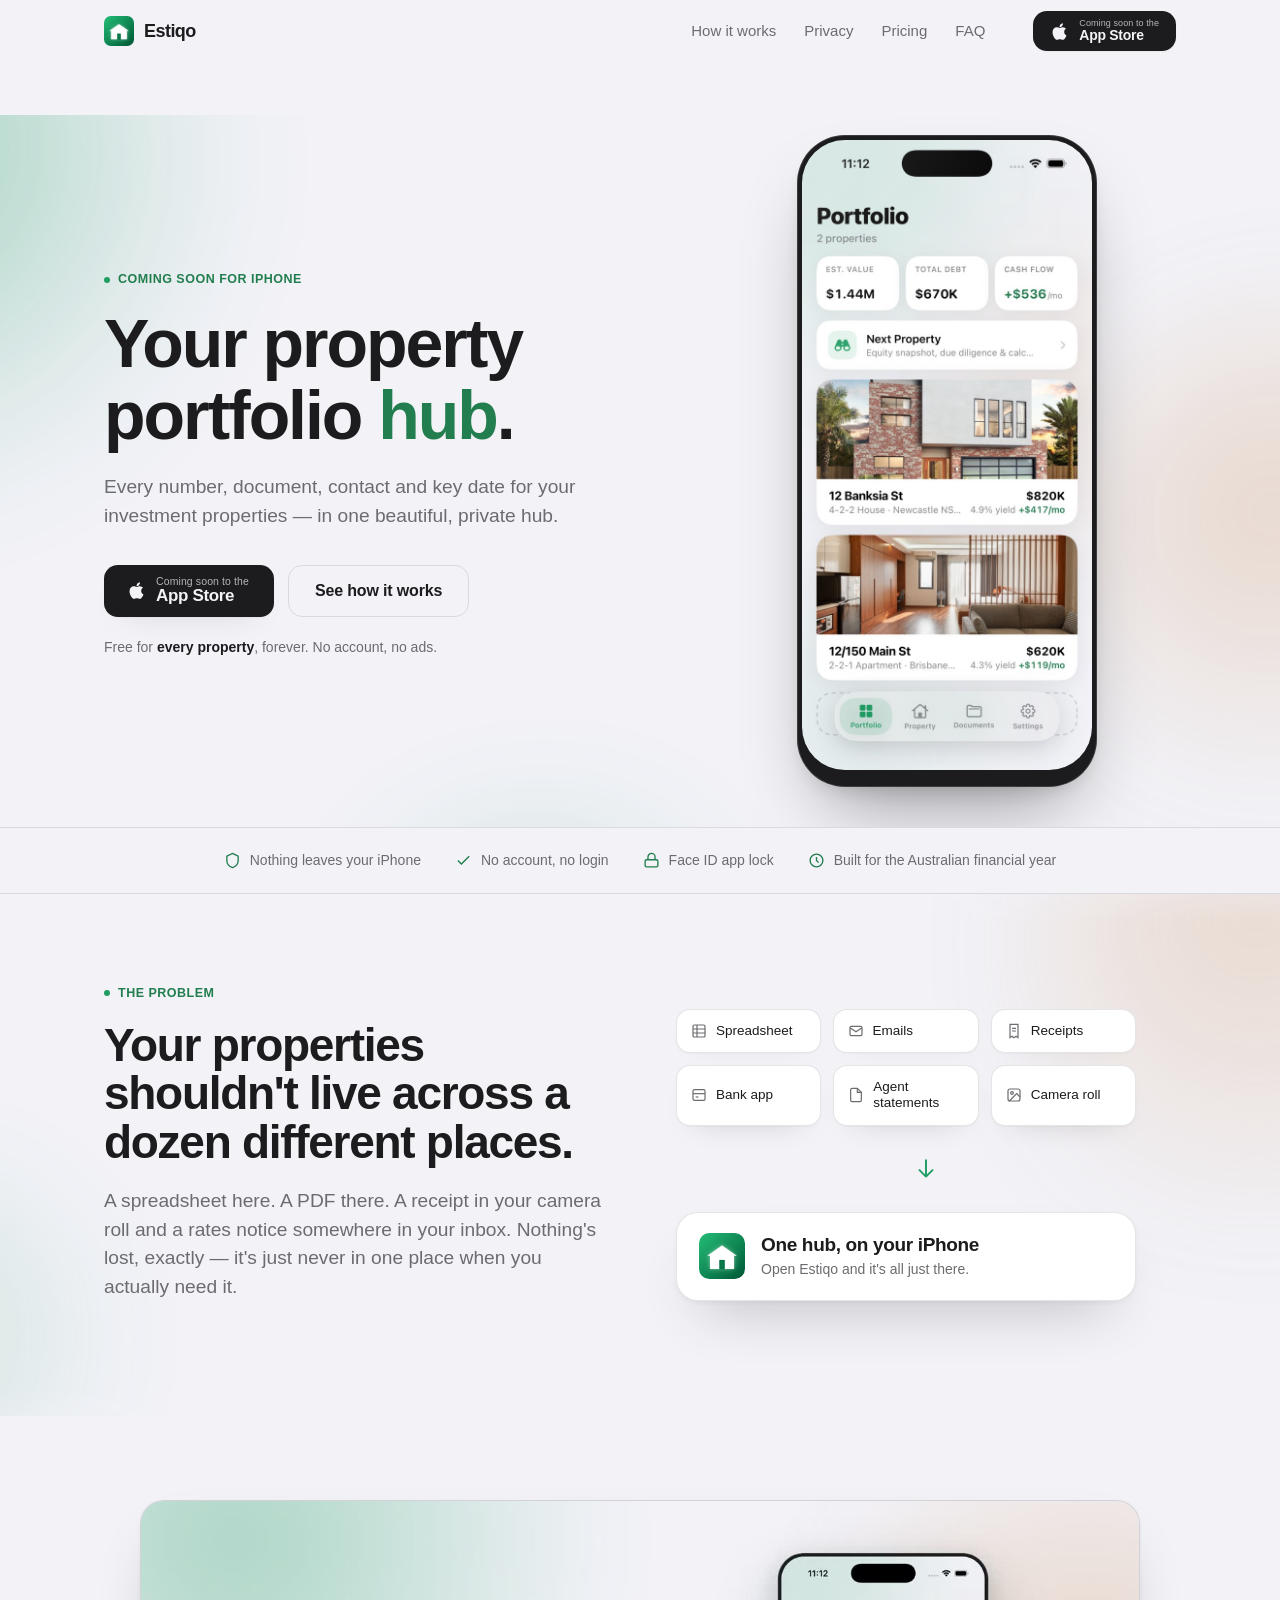
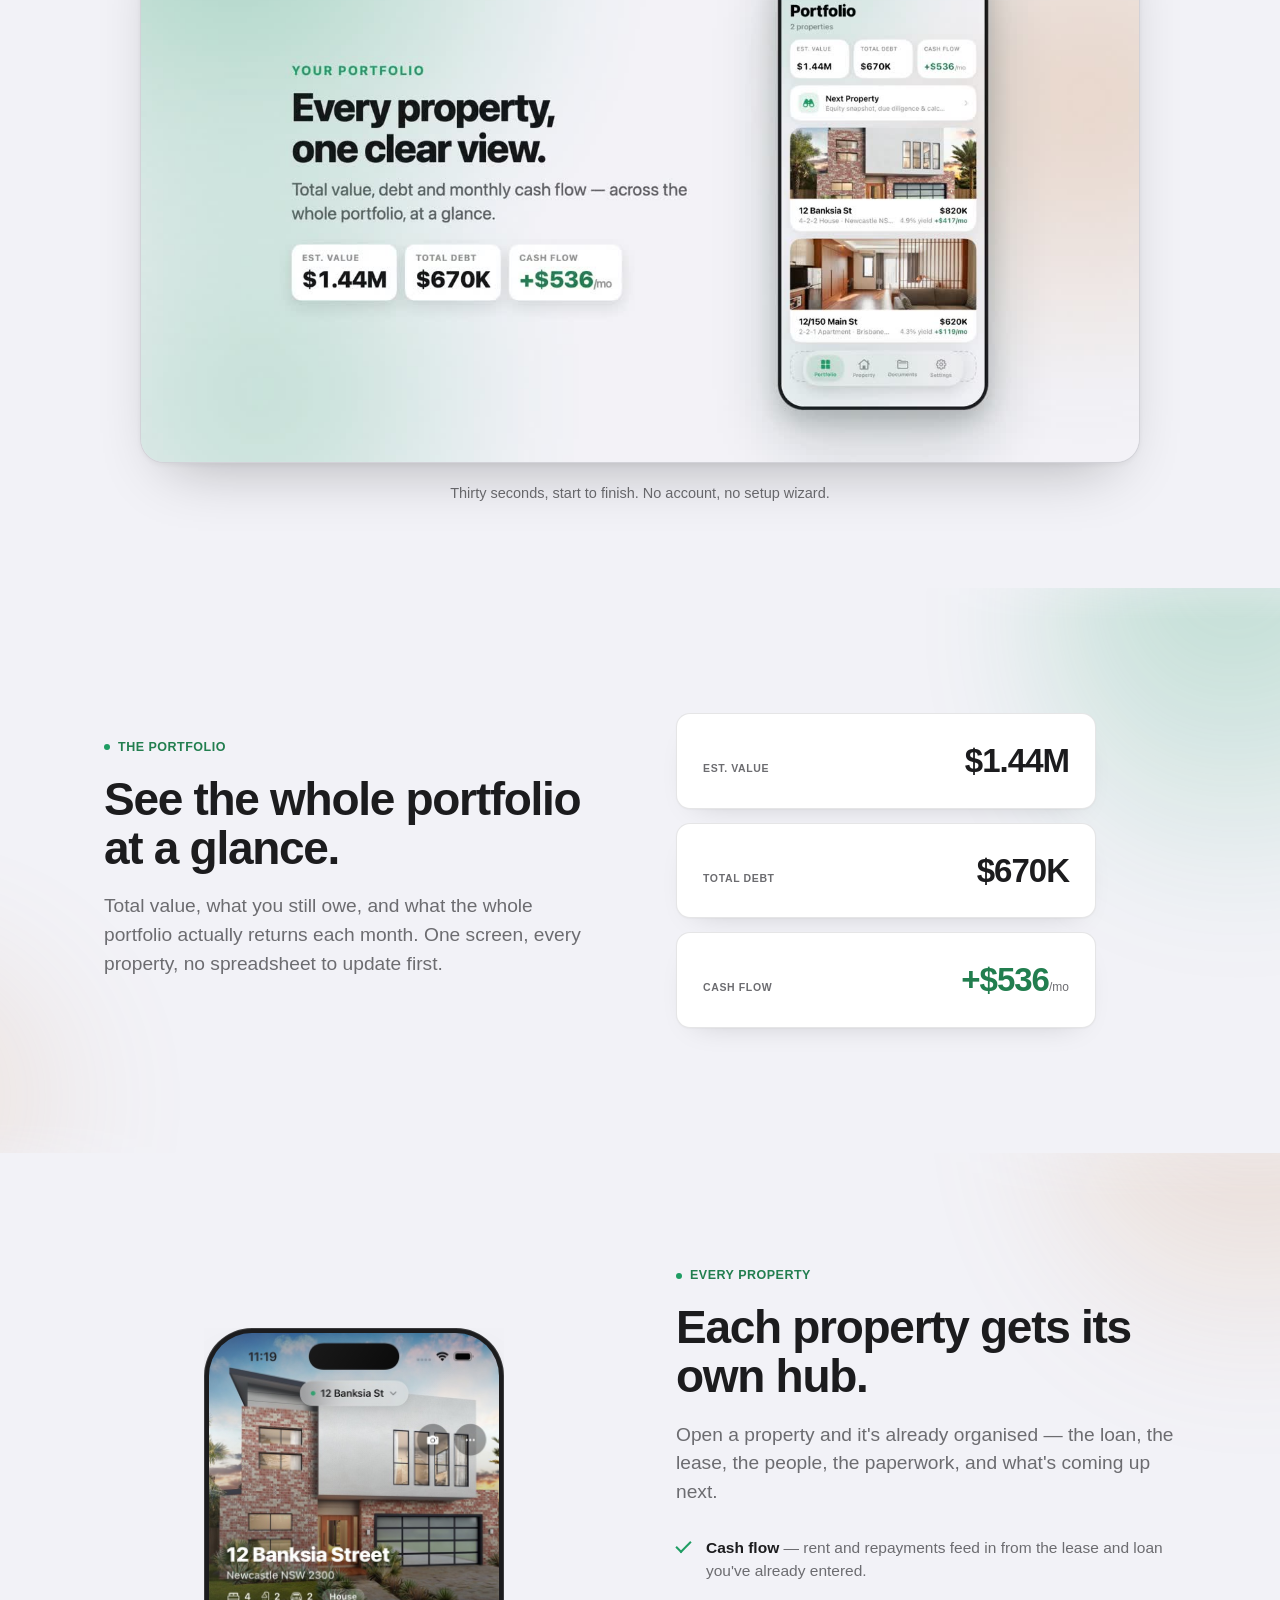
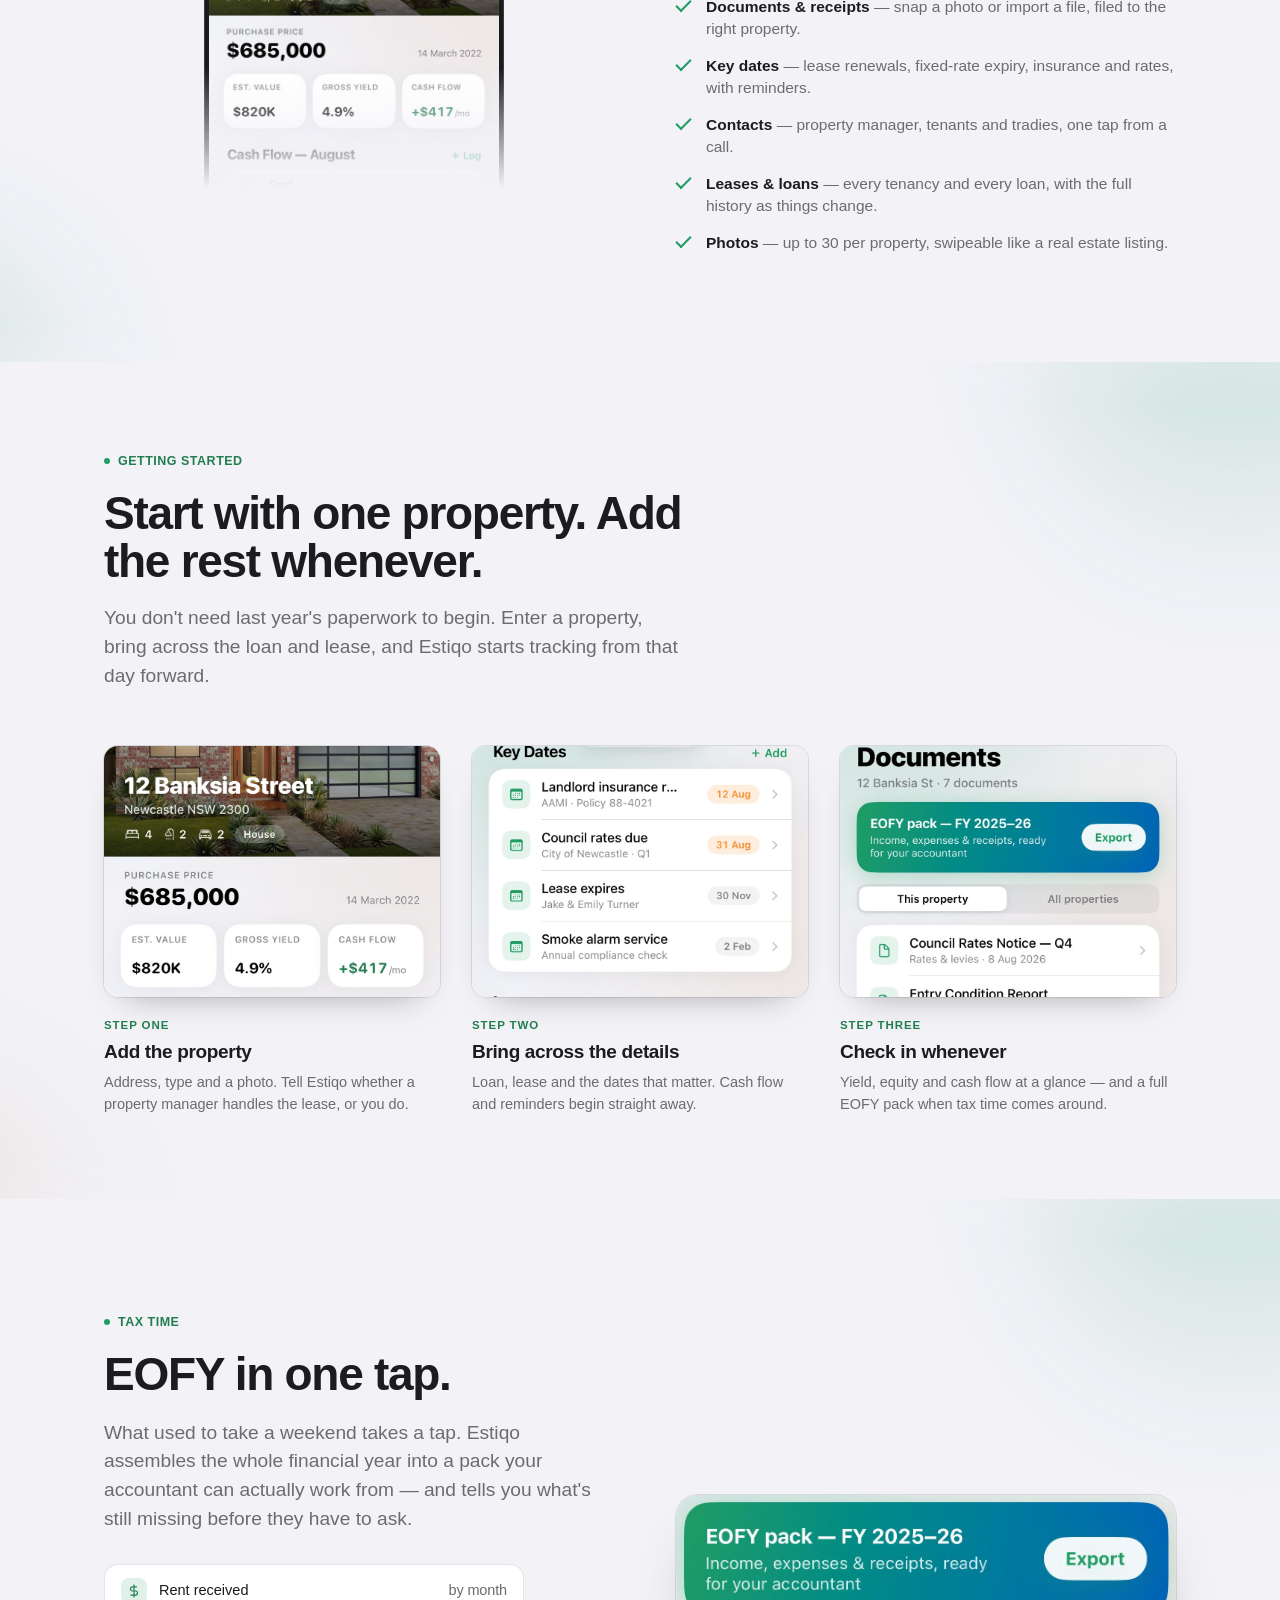
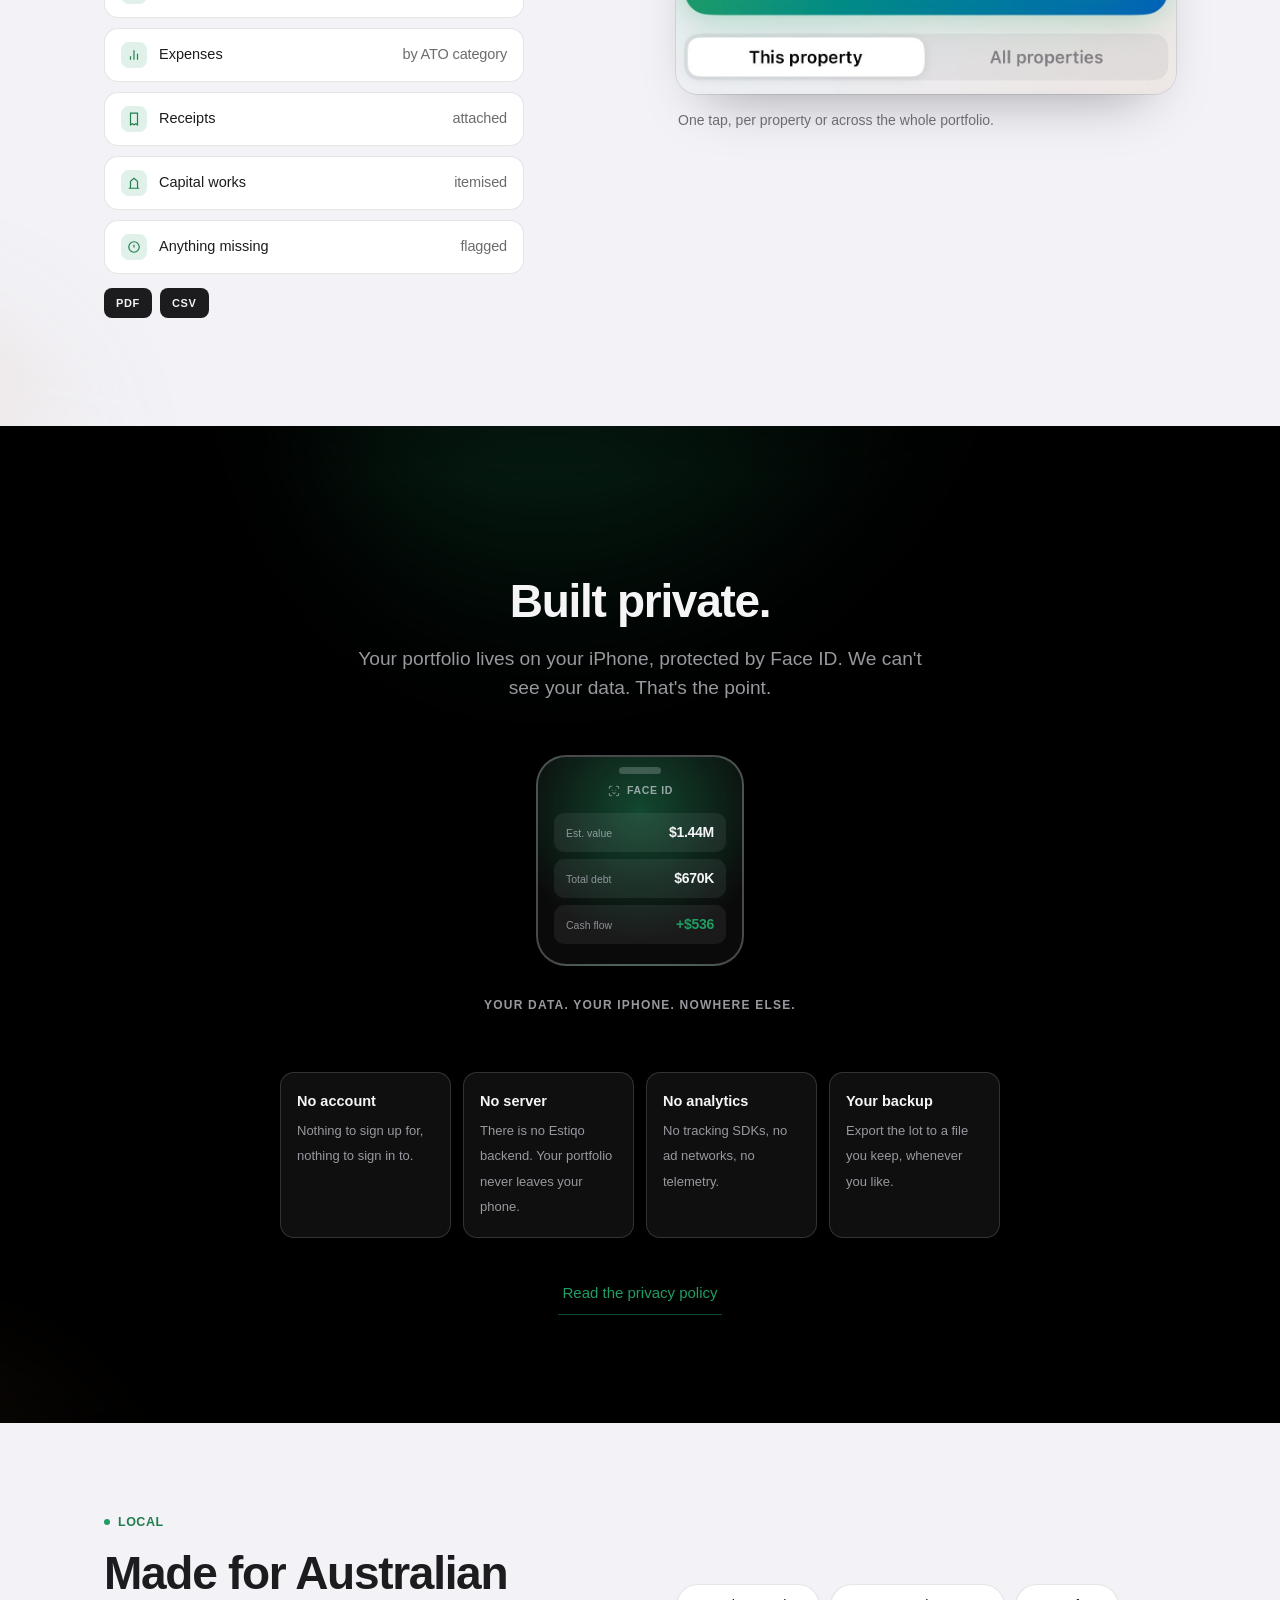
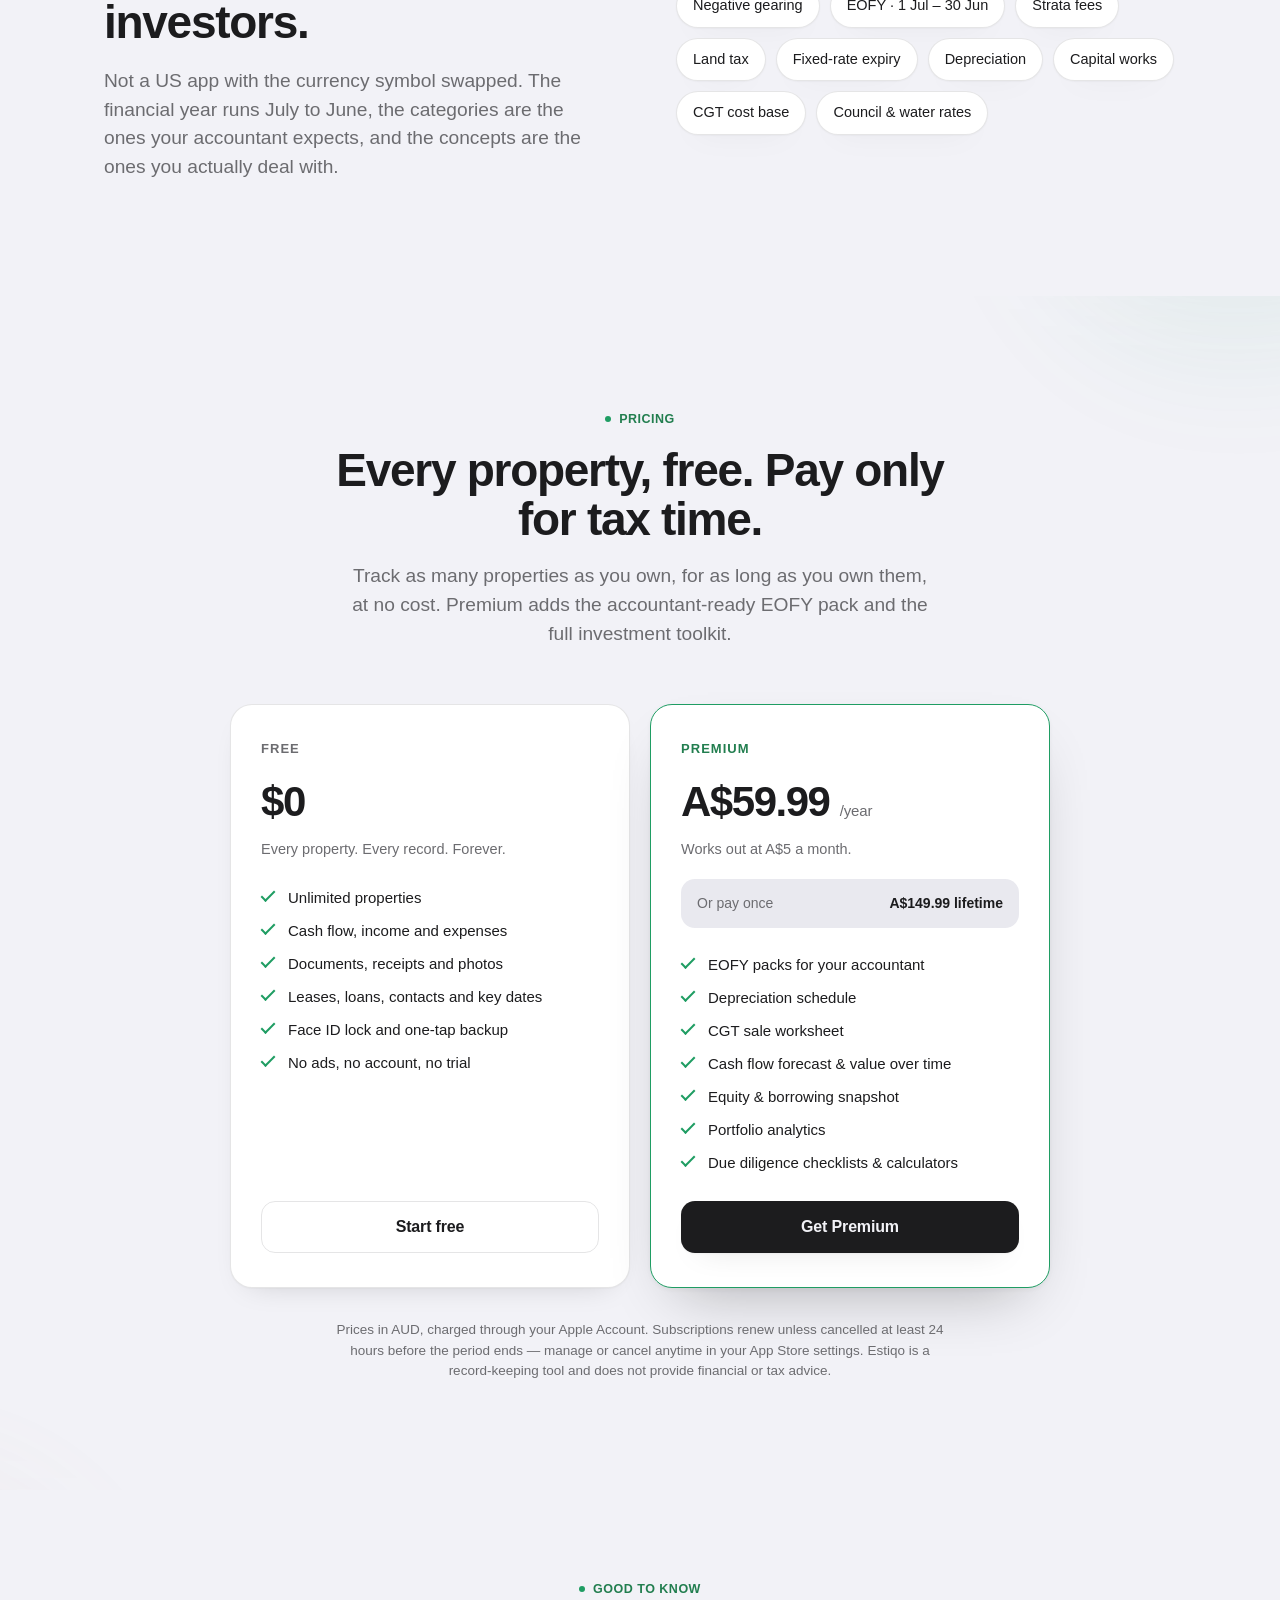
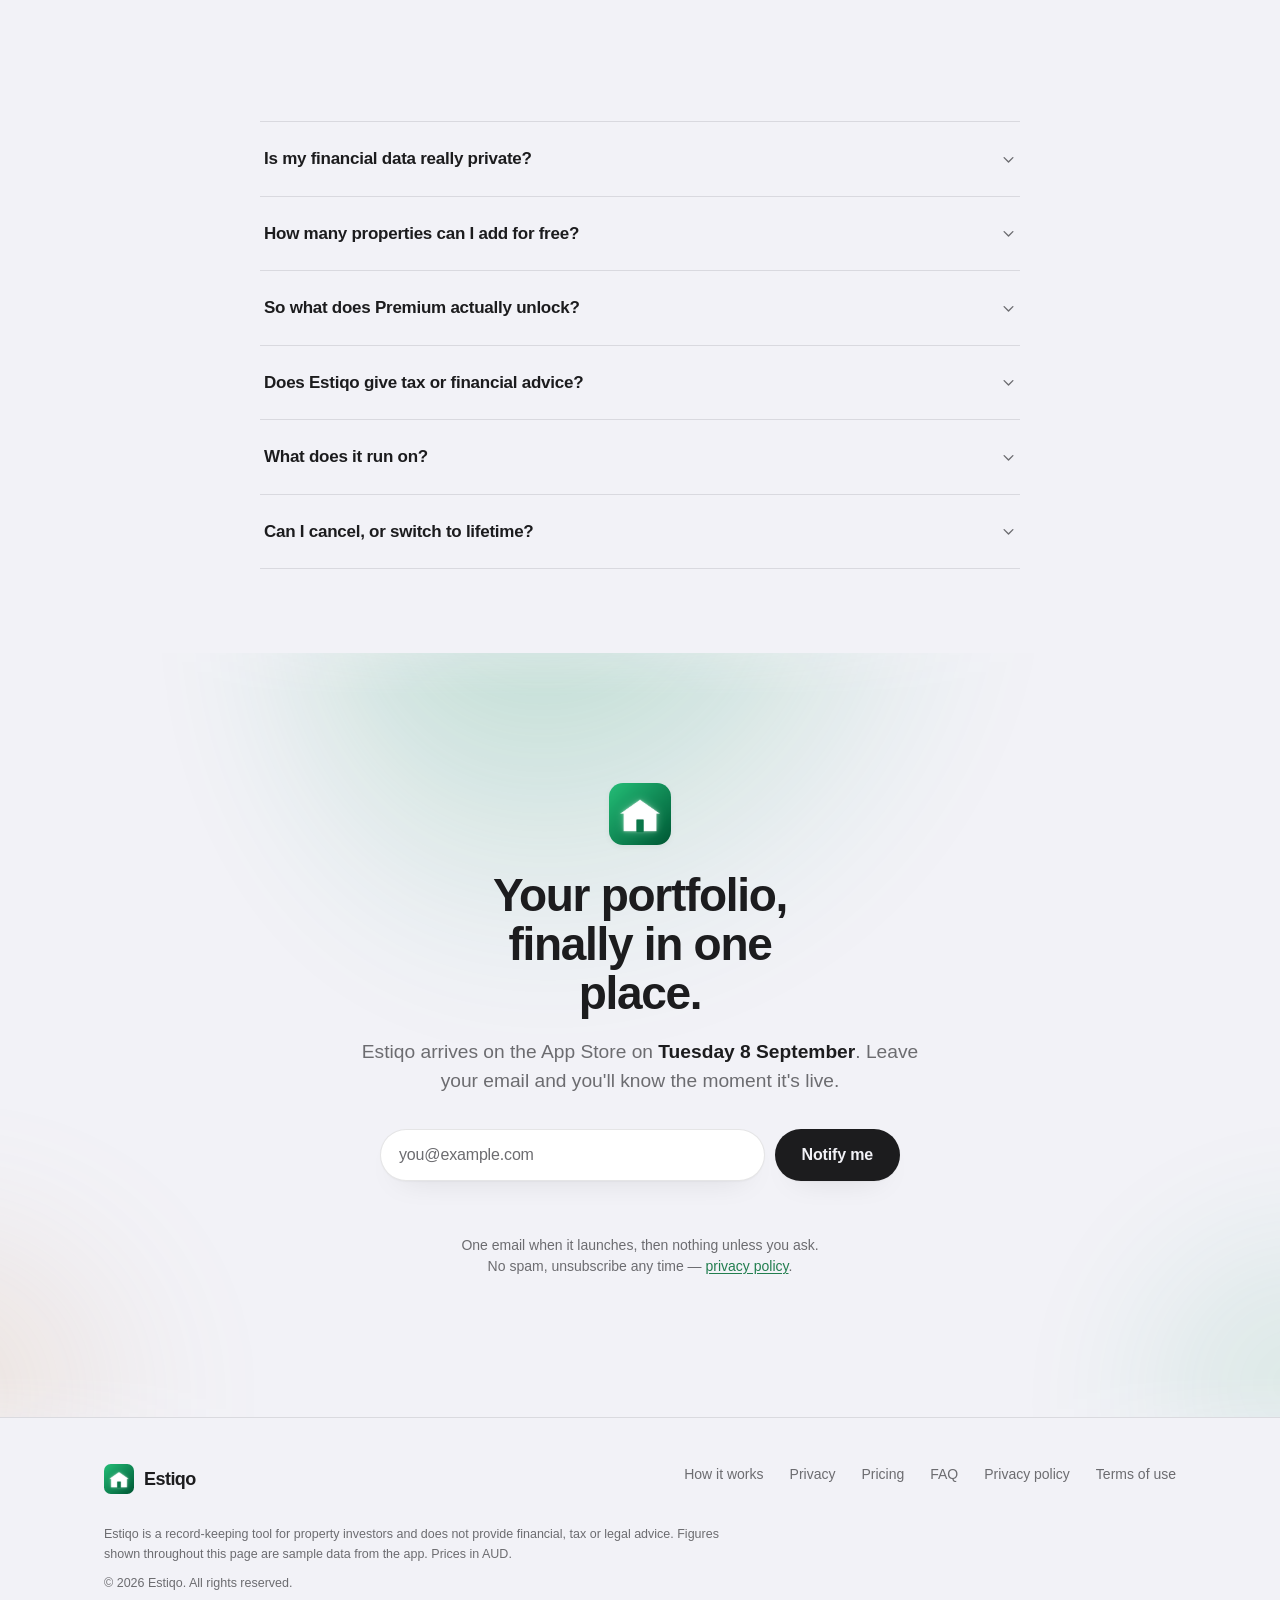
==== index.html @ 755945b3 "Make the page legible to search engines and AI assistants Fixes one live defect and fills the gaps a" ====
<!DOCTYPE html>
<html lang="en-AU">
<head>
<meta charset="UTF-8">
<meta name="viewport" content="width=device-width, initial-scale=1, viewport-fit=cover">
<title>Estiqo — Your property portfolio hub</title>
<meta name="description" content="Every number, document, contact and key date for your investment properties — in one beautiful, private hub on your iPhone. Built for Australian investors. Coming soon to the App Store.">
<meta name="theme-color" content="#F2F2F7" media="(prefers-color-scheme: light)">
<meta name="theme-color" content="#000000" media="(prefers-color-scheme: dark)">

<link rel="canonical" href="https://estiqo.com.au/">

<!-- Link previews. The page had none before, so every share into a group
     chat or a forum rendered as a bare URL.

     ⚠️ og:image MUST be absolute. It was `video/estiqo-poster.jpg` until
     16 Aug 2026 — a relative path, which the spec doesn't allow and which
     no scraper resolves. Facebook, LinkedIn, Slack and iMessage were all
     silently dropping the image and rendering a text-only card, which is
     the single worst-looking way for a link to arrive in a group chat. -->
<meta property="og:type" content="website">
<meta property="og:site_name" content="Estiqo">
<meta property="og:url" content="https://estiqo.com.au/">
<meta property="og:locale" content="en_AU">
<meta property="og:title" content="Estiqo — Your property portfolio hub">
<meta property="og:description" content="Every number, document, contact and key date for your investment properties — in one beautiful, private hub on your iPhone.">
<meta property="og:image" content="https://estiqo.com.au/video/estiqo-poster.jpg">
<meta property="og:image:alt" content="Estiqo's portfolio screen on an iPhone, showing total value, debt and monthly cash flow.">
<meta name="twitter:card" content="summary_large_image">
<meta name="twitter:image" content="https://estiqo.com.au/video/estiqo-poster.jpg">

<!-- Structured data. Deliberately claims only what's checkable: no
     aggregateRating, because there are no reviews yet and inventing one is
     both a Google penalty and a lie. `price: 0` is accurate — every property
     is free forever; Premium is an in-app purchase, which this schema has no
     field to misrepresent. -->
<script type="application/ld+json">
{
  "@context": "https://schema.org",
  "@type": "MobileApplication",
  "name": "Estiqo",
  "applicationCategory": "FinanceApplication",
  "operatingSystem": "iOS 17.0 or later",
  "description": "Estiqo keeps every number, document, contact and key date for your Australian investment properties in one private hub on your iPhone, with a one-tap accountant-ready EOFY export.",
  "url": "https://estiqo.com.au/",
  "image": "https://estiqo.com.au/img/icon.png",
  "inLanguage": "en-AU",
  "countriesSupported": "AU",
  "offers": {
    "@type": "Offer",
    "price": "0",
    "priceCurrency": "AUD"
  },
  "author": {
    "@type": "Organization",
    "name": "Estiqo",
    "url": "https://estiqo.com.au/",
    "email": "hello@estiqo.com.au"
  }
}
</script>

<link rel="icon" type="image/png" href="img/icon.png">
<link rel="apple-touch-icon" href="img/icon.png">
<link rel="stylesheet" href="css/estiqo.css">

<!-- Sets `.js` before first paint so reveal styles apply without a flash of
     already-visible content. Its absence is the signal to the stylesheet
     that JS is unavailable, in which case nothing is ever hidden. -->
<script>document.documentElement.classList.add("js");</script>

<!-- The FAQ, machine-readable. The answers are already on the page verbatim —
     this only restates them where a search engine or an AI answer engine can
     lift them cleanly. Generated from the markup below rather than typed
     twice, because two copies of an answer drift and the wrong one gets
     quoted. Regenerate if the FAQ text changes. -->
<script type="application/ld+json">
{
  "@context": "https://schema.org",
  "@type": "FAQPage",
  "mainEntity": [
    {
      "@type": "Question",
      "name": "Is my financial data really private?",
      "acceptedAnswer": {
        "@type": "Answer",
        "text": "Yes, and not as a policy promise. Estiqo has no accounts, no server and no analytics — there is no system on our end that your portfolio could be sent to. Everything is stored on your iPhone, and the only copy that leaves it is the backup file you export yourself, to wherever you choose to keep it."
      }
    },
    {
      "@type": "Question",
      "name": "How many properties can I add for free?",
      "acceptedAnswer": {
        "@type": "Answer",
        "text": "As many as you own. There's no property limit on the free tier and no trial that runs out. The whole day-to-day side of Estiqo — cash flow, documents, leases, loans, contacts, key dates and photos — is free for your entire portfolio, permanently."
      }
    },
    {
      "@type": "Question",
      "name": "So what does Premium actually unlock?",
      "acceptedAnswer": {
        "@type": "Answer",
        "text": "The end-of-year work and the analysis on top of it: EOFY packs for your accountant, the depreciation schedule, the CGT sale worksheet, cash flow forecasts, value over time, the equity and borrowing snapshot, portfolio analytics, and the due diligence checklists and calculators. In other words, the parts you reach for once a year or when you're deciding something — not the parts you use every week."
      }
    },
    {
      "@type": "Question",
      "name": "Does Estiqo give tax or financial advice?",
      "acceptedAnswer": {
        "@type": "Answer",
        "text": "No. Estiqo is a record-keeping tool that organises your figures and documents so your accountant has what they need. It doesn't give financial, tax or legal advice, and it isn't a substitute for a qualified professional."
      }
    },
    {
      "@type": "Question",
      "name": "What does it run on?",
      "acceptedAnswer": {
        "@type": "Answer",
        "text": "iPhone, on iOS 17 or later. iPad support is planned."
      }
    },
    {
      "@type": "Question",
      "name": "Can I cancel, or switch to lifetime?",
      "acceptedAnswer": {
        "@type": "Answer",
        "text": "Yes — subscriptions are managed in your Apple Account settings and can be changed or cancelled at any time. Lifetime is a one-off purchase with nothing ongoing. Either way, everything you've already entered stays exactly where it is: on your phone."
      }
    }
  ]
}
</script>
</head>
<body>

<a class="sr-only" href="#main">Skip to content</a>

<header class="nav">
  <div class="nav-inner">
    <a class="brand" href="#">
      <img src="img/icon.png" width="30" height="30" alt="">
      Estiqo
    </a>

    <nav class="nav-links" aria-label="Primary">
      <a href="#tour">How it works</a>
      <a href="#privacy">Privacy</a>
      <a href="#pricing">Pricing</a>
      <a href="#faq">FAQ</a>
    </nav>

    <!-- Single launch-day swap point. When the listing goes live this href
         becomes the real https://apps.apple.com/... URL and the two lines of
         copy become "Download on the / App Store" — here, in the hero, in the
         pricing cards and in the final CTA. Nothing else changes. -->
    <a class="btn btn-primary btn-store" href="#final">
      <svg class="apple-glyph" viewBox="0 0 384 512" aria-hidden="true"><path d="M318.7 268.7c-.2-36.7 16.4-64.4 50-84.8-18.8-26.9-47.2-41.7-84.7-44.6-35.5-2.8-74.3 20.7-88.5 20.7-15 0-49.4-19.7-76.4-19.7C63.3 141.2 4 184.8 4 273.5q0 39.3 14.4 81.2c12.8 36.7 59 126.7 107.2 125.2 25.2-.6 43-17.9 75.8-17.9 31.8 0 48.3 17.9 76.4 17.9 48.6-.7 90.4-82.5 102.6-119.3-65.2-30.7-61.7-90-61.7-91.9zm-56.6-164.2c27.3-32.4 24.8-61.9 24-72.5-24.1 1.4-52 16.4-67.9 34.9-17.5 19.8-27.8 44.3-25.6 71.9 26.1 2 49.9-11.4 69.5-34.3z"/></svg>
      <span class="store-copy"><small>Coming soon to the</small><strong>App Store</strong></span>
    </a>

    <button class="nav-toggle" id="navToggle" aria-expanded="false" aria-controls="mobileMenu" aria-label="Menu">
      <svg class="icon-open" viewBox="0 0 24 24" fill="none" stroke="currentColor" stroke-width="1.8" stroke-linecap="round" aria-hidden="true"><path d="M3 6h18M3 12h18M3 18h18"/></svg>
      <svg class="icon-close" viewBox="0 0 24 24" fill="none" stroke="currentColor" stroke-width="1.8" stroke-linecap="round" aria-hidden="true"><path d="M6 6l12 12M18 6L6 18"/></svg>
    </button>
  </div>

  <nav class="mobile-menu" id="mobileMenu" aria-label="Mobile">
    <a href="#tour">How it works</a>
    <a href="#privacy">Privacy</a>
    <a href="#pricing">Pricing</a>
    <a href="#faq">FAQ</a>
  </nav>
</header>

<main id="main">

<!-- ============================================================
     HERO
     The liquid field runs richest here and nowhere else is allowed
     to compete with it. `data-liquid` is what estiqo.js observes to
     start and stop the animation with visibility.
     ============================================================ -->
<section class="hero" data-liquid>
  <div class="liquid" aria-hidden="true">
    <div class="liquid-inner">
      <span class="blob green blob-1"></span>
      <span class="blob terra blob-2"></span>
      <span class="blob green blob-3"></span>
    </div>
  </div>

  <div class="hero-grid">
    <div>
      <p class="eyebrow reveal">Coming soon for iPhone</p>
      <h1 class="reveal" style="--i:1">Your property<br>portfolio <span class="accent">hub</span>.</h1>
      <p class="lede reveal" style="--i:2">Every number, document, contact and key date for your investment properties — in one beautiful, private hub.</p>

      <div class="cta-row reveal" style="--i:3">
        <a class="btn btn-primary btn-store" href="#final">
          <svg class="apple-glyph" viewBox="0 0 384 512" aria-hidden="true"><path d="M318.7 268.7c-.2-36.7 16.4-64.4 50-84.8-18.8-26.9-47.2-41.7-84.7-44.6-35.5-2.8-74.3 20.7-88.5 20.7-15 0-49.4-19.7-76.4-19.7C63.3 141.2 4 184.8 4 273.5q0 39.3 14.4 81.2c12.8 36.7 59 126.7 107.2 125.2 25.2-.6 43-17.9 75.8-17.9 31.8 0 48.3 17.9 76.4 17.9 48.6-.7 90.4-82.5 102.6-119.3-65.2-30.7-61.7-90-61.7-91.9zm-56.6-164.2c27.3-32.4 24.8-61.9 24-72.5-24.1 1.4-52 16.4-67.9 34.9-17.5 19.8-27.8 44.3-25.6 71.9 26.1 2 49.9-11.4 69.5-34.3z"/></svg>
          <span class="store-copy"><small>Coming soon to the</small><strong>App Store</strong></span>
        </a>
        <a class="btn btn-secondary" href="#tour">See how it works</a>
      </div>

      <p class="cta-fine reveal" style="--i:4">Free for <strong>every property</strong>, forever. No account, no ads.</p>
    </div>

    <div class="device-wrap reveal" style="--i:2">
      <div class="device">
        <div class="device-screen">
          <img src="img/portfolio-full.jpg" width="598" height="1300" fetchpriority="high"
               alt="Estiqo's Portfolio screen: two investment properties with photos, showing $1.44M estimated value, $670K total debt and +$536 a month cash flow.">
        </div>
      </div>
    </div>
  </div>
</section>

<section class="trust">
  <div class="trust-inner">
    <div class="trust-item">
      <svg viewBox="0 0 24 24" fill="none" stroke="currentColor" stroke-width="1.9" aria-hidden="true"><path d="M12 2l8 4v6c0 5-3.4 8.5-8 10-4.6-1.5-8-5-8-10V6l8-4z"/></svg>
      Nothing leaves your iPhone
    </div>
    <div class="trust-item">
      <svg viewBox="0 0 24 24" fill="none" stroke="currentColor" stroke-width="1.9" aria-hidden="true"><path d="M20 6L9 17l-5-5"/></svg>
      No account, no login
    </div>
    <div class="trust-item">
      <svg viewBox="0 0 24 24" fill="none" stroke="currentColor" stroke-width="1.9" aria-hidden="true"><rect x="3" y="11" width="18" height="10" rx="2"/><path d="M7 11V7a5 5 0 0110 0v4"/></svg>
      Face ID app lock
    </div>
    <div class="trust-item">
      <svg viewBox="0 0 24 24" fill="none" stroke="currentColor" stroke-width="1.9" aria-hidden="true"><circle cx="12" cy="12" r="9"/><path d="M12 7v5l3 3"/></svg>
      Built for the Australian financial year
    </div>
  </div>
</section>

<!-- ============================================================
     THE PROBLEM → ONE PLACE
     The page's one genuinely memorable transition. Six chips are
     laid out by the grid in their final positions and merely start
     life offset and rotated, so the whole effect is six composited
     transforms settling — no layout is animated, and with motion
     reduced they simply render tidy from the outset.
     ============================================================ -->
<section class="band tight" data-liquid>
  <div class="liquid" aria-hidden="true">
    <div class="liquid-inner">
      <span class="blob terra blob-1"></span>
      <span class="blob green blob-2"></span>
    </div>
  </div>

  <div class="container">
    <div class="split">
      <div class="split-copy">
        <p class="eyebrow reveal">The problem</p>
        <h2 class="reveal" style="--i:1">Your properties shouldn't live across a dozen different places.</h2>
        <p class="lede reveal" style="--i:2">A spreadsheet here. A PDF there. A receipt in your camera roll and a rates notice somewhere in your inbox. Nothing's lost, exactly — it's just never in one place when you actually need it.</p>
      </div>

      <div class="split-visual">
        <div class="scatter-grid">
          <div class="scatter-chip" style="--i:0; --dx:-38px; --dy:-30px; --rot:-7deg">
            <svg viewBox="0 0 24 24" fill="none" stroke="currentColor" stroke-width="1.8" aria-hidden="true"><rect x="3" y="3" width="18" height="18" rx="2"/><path d="M3 9h18M3 15h18M9 3v18"/></svg>
            Spreadsheet
          </div>
          <div class="scatter-chip" style="--i:1; --dx:26px; --dy:-44px; --rot:5deg">
            <svg viewBox="0 0 24 24" fill="none" stroke="currentColor" stroke-width="1.8" aria-hidden="true"><rect x="3" y="5" width="18" height="14" rx="2"/><path d="M3 7l9 6 9-6"/></svg>
            Emails
          </div>
          <div class="scatter-chip" style="--i:2; --dx:44px; --dy:-16px; --rot:8deg">
            <svg viewBox="0 0 24 24" fill="none" stroke="currentColor" stroke-width="1.8" aria-hidden="true"><path d="M6 2h12v20l-3-2-3 2-3-2-3 2z"/><path d="M9 8h6M9 12h6"/></svg>
            Receipts
          </div>
          <div class="scatter-chip" style="--i:3; --dx:-46px; --dy:34px; --rot:6deg">
            <svg viewBox="0 0 24 24" fill="none" stroke="currentColor" stroke-width="1.8" aria-hidden="true"><rect x="3" y="4" width="18" height="16" rx="2"/><path d="M3 10h18"/><path d="M7 15h4"/></svg>
            Bank app
          </div>
          <div class="scatter-chip" style="--i:4; --dx:10px; --dy:48px; --rot:-6deg">
            <svg viewBox="0 0 24 24" fill="none" stroke="currentColor" stroke-width="1.8" aria-hidden="true"><path d="M14 2H6a2 2 0 00-2 2v16a2 2 0 002 2h12a2 2 0 002-2V8z"/><path d="M14 2v6h6"/></svg>
            Agent statements
          </div>
          <div class="scatter-chip" style="--i:5; --dx:48px; --dy:26px; --rot:9deg">
            <svg viewBox="0 0 24 24" fill="none" stroke="currentColor" stroke-width="1.8" aria-hidden="true"><rect x="3" y="3" width="18" height="18" rx="3"/><circle cx="9" cy="9" r="2"/><path d="M21 15l-5-5L5 21"/></svg>
            Camera roll
          </div>
        </div>

        <div class="arrow-down reveal" style="--i:6" aria-hidden="true">
          <svg viewBox="0 0 24 24" fill="none" stroke="currentColor" stroke-width="1.8" stroke-linecap="round" stroke-linejoin="round"><path d="M12 4v15M6 13l6 6 6-6"/></svg>
        </div>

        <div class="resolve-card reveal" style="--i:7">
          <img src="img/icon.png" width="46" height="46" alt="">
          <div>
            <h3>One hub, on your iPhone</h3>
            <p>Open Estiqo and it's all just there.</p>
          </div>
        </div>
      </div>
    </div>
  </div>
</section>

<!-- The product film. `data-src` rather than a <source> element: with
     `autoplay` in the markup a browser fetches the whole 3.1MB file on
     page load regardless of preload, so this is held back until the
     section is roughly a screen away. See estiqo.js. -->
<section class="band tight" id="tour">
  <div class="container">
    <div class="video-frame reveal">
      <video
        muted loop playsinline
        preload="none"
        poster="video/estiqo-poster.jpg"
        data-src="video/estiqo-landscape.mp4"
        aria-label="A short walkthrough of Estiqo: portfolio overview, cash flow tracking, one-tap EOFY export, and on-device privacy."
      ></video>
    </div>
    <p class="video-caption reveal" style="--i:1">Thirty seconds, start to finish. No account, no setup wizard.</p>
  </div>
</section>

<!-- ============================================================
     THE PORTFOLIO
     Every figure here is read off the screenshot beside it, so the
     copy can never drift from the product the way invented sample
     data does.
     ============================================================ -->
<section class="band" data-liquid>
  <div class="liquid" aria-hidden="true">
    <div class="liquid-inner">
      <span class="blob green blob-1"></span>
      <span class="blob terra blob-2"></span>
    </div>
  </div>

  <div class="container">
    <div class="split">
      <div class="split-copy">
        <p class="eyebrow reveal">The portfolio</p>
        <h2 class="reveal" style="--i:1">See the whole portfolio at a glance.</h2>
        <p class="lede reveal" style="--i:2">Total value, what you still owe, and what the whole portfolio actually returns each month. One screen, every property, no spreadsheet to update first.</p>
      </div>

      <!-- The numbers themselves are the visual here. This column used to
           repeat the same Portfolio capture already filling the hero two
           screens above, which on a phone meant the identical screenshot
           three times in a row counting the film's poster. -->
      <div class="split-visual">
        <dl class="stats big">
          <div class="stat reveal">
            <dt>Est. value</dt>
            <dd>$1.44M</dd>
          </div>
          <div class="stat reveal" style="--i:1">
            <dt>Total debt</dt>
            <dd>$670K</dd>
          </div>
          <div class="stat reveal" style="--i:2">
            <dt>Cash flow</dt>
            <dd class="pos">+$536<small>/mo</small></dd>
          </div>
        </dl>
      </div>
    </div>
  </div>
</section>

<!-- ============================================================
     EVERY PROPERTY
     ============================================================ -->
<section class="band" data-liquid>
  <div class="liquid" aria-hidden="true">
    <div class="liquid-inner">
      <span class="blob terra blob-1"></span>
      <span class="blob green blob-2"></span>
    </div>
  </div>

  <div class="container">
    <div class="split reverse">
      <div class="split-copy">
        <p class="eyebrow reveal">Every property</p>
        <h2 class="reveal" style="--i:1">Each property gets its own hub.</h2>
        <p class="lede reveal" style="--i:2">Open a property and it's already organised — the loan, the lease, the people, the paperwork, and what's coming up next.</p>

        <ul class="ticks reveal" style="--i:3">
          <li><strong>Cash flow</strong> <span>— rent and repayments feed in from the lease and loan you've already entered.</span></li>
          <li><strong>Documents &amp; receipts</strong> <span>— snap a photo or import a file, filed to the right property.</span></li>
          <li><strong>Key dates</strong> <span>— lease renewals, fixed-rate expiry, insurance and rates, with reminders.</span></li>
          <li><strong>Contacts</strong> <span>— property manager, tenants and tradies, one tap from a call.</span></li>
          <li><strong>Leases &amp; loans</strong> <span>— every tenancy and every loan, with the full history as things change.</span></li>
          <li><strong>Photos</strong> <span>— up to 30 per property, swipeable like a real estate listing.</span></li>
        </ul>
      </div>

      <!-- Deliberately cropped at the bottom rather than shown whole. The
           hero already presents a complete, front-on device; repeating that
           treatment at every section turns three real screens into what
           looks like one template rendered three times. Here the phone runs
           past the frame, which suits a section about a screen that holds
           more than fits. -->
      <div class="split-visual device-wrap reveal" style="--i:2">
        <div class="device-bleed">
          <div class="device">
            <div class="device-screen">
              <img src="img/property-full.jpg" width="598" height="1300" loading="lazy"
                   alt="A property page in Estiqo showing the photo, address, purchase price, estimated value, gross yield and monthly cash flow.">
            </div>
          </div>
        </div>
      </div>
    </div>

  </div>
</section>

<!-- ============================================================
     GETTING STARTED
     Placed immediately after the per-property section on purpose:
     that section lists everything a property can hold, which is
     exactly the moment a time-poor reader thinks "so I have to type
     all of that in". Answering it anywhere later is too late.

     Also the one horizontal, three-across band on this stretch of the
     page — the sections either side of it are both copy/visual splits,
     and three in a row reads as a template.

     The three crops are the same purpose-made captures the old page
     used (cropped at source to the region carrying each step's
     meaning), so nothing here is a new claim or a re-crop in CSS.
     ============================================================ -->
<section class="band tight steps-band" data-liquid>
  <div class="liquid" aria-hidden="true">
    <div class="liquid-inner">
      <span class="blob green blob-1"></span>
      <span class="blob terra blob-2"></span>
    </div>
  </div>

  <div class="container">
    <div class="section-head">
      <p class="eyebrow reveal">Getting started</p>
      <h2 class="reveal" style="--i:1">Start with one property. Add the rest whenever.</h2>
      <p class="lede reveal" style="--i:2">You don't need last year's paperwork to begin. Enter a property, bring across the loan and lease, and Estiqo starts tracking from that day forward.</p>
    </div>

    <ol class="steps">
      <li class="step reveal">
        <div class="step-shot">
          <img src="img/property-screen.jpg" width="900" height="671" loading="lazy"
               alt="A property page in Estiqo showing the photo, address, purchase price, estimated value, gross yield and monthly cash flow.">
        </div>
        <p class="step-n">Step one</p>
        <h3>Add the property</h3>
        <p>Address, type and a photo. Tell Estiqo whether a property manager handles the lease, or you do.</p>
      </li>
      <li class="step reveal" style="--i:1">
        <div class="step-shot">
          <img src="img/keydates-screen.jpg" width="900" height="671" loading="lazy"
               alt="Key dates in Estiqo: insurance renewal, council rates and lease expiry, each with a reminder badge.">
        </div>
        <p class="step-n">Step two</p>
        <h3>Bring across the details</h3>
        <p>Loan, lease and the dates that matter. Cash flow and reminders begin straight away.</p>
      </li>
      <li class="step reveal" style="--i:2">
        <div class="step-shot">
          <img src="img/documents-screen.jpg" width="900" height="671" loading="lazy"
               alt="The Documents tab in Estiqo with the EOFY pack export banner above a filed document library.">
        </div>
        <p class="step-n">Step three</p>
        <h3>Check in whenever</h3>
        <p>Yield, equity and cash flow at a glance — and a full EOFY pack when tax time comes around.</p>
      </li>
    </ol>
  </div>
</section>

<!-- ============================================================
     EOFY — the conversion feature.
     No dollar figures here on purpose. The pack's contents are
     things the exporter genuinely produces; a year's worth of
     invented totals would be the one place on this page where the
     numbers weren't read off a real screen.
     ============================================================ -->
<section class="band" data-liquid>
  <div class="liquid" aria-hidden="true">
    <div class="liquid-inner">
      <span class="blob green blob-1"></span>
      <span class="blob terra blob-2"></span>
    </div>
  </div>

  <div class="container">
    <div class="split">
      <div class="split-copy">
        <p class="eyebrow reveal">Tax time</p>
        <h2 class="reveal" style="--i:1">EOFY in one tap.</h2>
        <p class="lede reveal" style="--i:2">What used to take a weekend takes a tap. Estiqo assembles the whole financial year into a pack your accountant can actually work from — and tells you what's still missing before they have to ask.</p>

        <div class="eofy-pack reveal" style="--i:3">
          <div class="pack-row">
            <span class="pr-icon"><svg viewBox="0 0 24 24" fill="none" stroke="currentColor" stroke-width="2" aria-hidden="true"><path d="M12 1v22M17 5H9.5a3.5 3.5 0 000 7h5a3.5 3.5 0 010 7H6"/></svg></span>
            Rent received <span class="pr-val muted">by month</span>
          </div>
          <div class="pack-row">
            <span class="pr-icon"><svg viewBox="0 0 24 24" fill="none" stroke="currentColor" stroke-width="2" aria-hidden="true"><path d="M18 20V10M12 20V4M6 20v-6"/></svg></span>
            Expenses <span class="pr-val muted">by ATO category</span>
          </div>
          <div class="pack-row">
            <span class="pr-icon"><svg viewBox="0 0 24 24" fill="none" stroke="currentColor" stroke-width="2" aria-hidden="true"><path d="M6 2h12v20l-3-2-3 2-3-2-3 2z"/></svg></span>
            Receipts <span class="pr-val muted">attached</span>
          </div>
          <div class="pack-row">
            <span class="pr-icon"><svg viewBox="0 0 24 24" fill="none" stroke="currentColor" stroke-width="2" aria-hidden="true"><path d="M3 21h18M6 21V9l6-5 6 5v12"/></svg></span>
            Capital works <span class="pr-val muted">itemised</span>
          </div>
          <div class="pack-row">
            <span class="pr-icon"><svg viewBox="0 0 24 24" fill="none" stroke="currentColor" stroke-width="2" aria-hidden="true"><circle cx="12" cy="12" r="9"/><path d="M12 8v5M12 16.5v.01"/></svg></span>
            Anything missing <span class="pr-val muted">flagged</span>
          </div>
          <div class="pack-formats">
            <span class="fmt">PDF</span>
            <span class="fmt">CSV</span>
          </div>
        </div>
      </div>

      <!-- A detail crop, not a device. The persuasive thing in this section
           is one specific control — "EOFY pack — FY 2025–26 … Export" — and
           at the 262px width a phone mockup gets in a two-column split, that
           banner is about nine pixels of type. Shown at its own scale it is
           legible, which is the entire argument of the section. -->
      <div class="split-visual reveal" style="--i:2">
        <figure class="detail-shot">
          <img src="img/eofy-detail.jpg" width="1121" height="446" loading="lazy"
               alt="The EOFY pack banner in Estiqo: &quot;EOFY pack — FY 2025–26, income, expenses and receipts, ready for your accountant&quot;, with an Export button.">
        </figure>
        <p class="detail-caption">One tap, per property or across the whole portfolio.</p>
      </div>
    </div>
  </div>
</section>

<!-- ============================================================
     PRIVACY
     The one dark chapter on the page. Nothing here is a cloud, a
     server or a network line, because the entire claim is that
     there is nothing on the other end of one.
     ============================================================ -->
<section class="band privacy" id="privacy" data-liquid>
  <div class="liquid" aria-hidden="true">
    <div class="liquid-inner">
      <span class="blob green blob-1"></span>
      <span class="blob terra blob-2"></span>
    </div>
  </div>

  <div class="container">
    <div class="privacy-inner">
      <p class="eyebrow reveal" style="justify-content:center">Privacy</p>
      <h2 class="reveal" style="--i:1">Built private.</h2>
      <p class="lede reveal" style="--i:2">Your portfolio lives on your iPhone, protected by Face ID. We can't see your data. That's the point.</p>

      <!-- A padlock in a phone was the obvious drawing and said nothing
           specific — every app claims a padlock. This shows the actual
           thing being protected: your real figures, sitting inside the
           device and going nowhere. Same numbers as the portfolio section
           above, so the page never quotes two different portfolios. -->
      <div class="privacy-diagram reveal" style="--i:3">
        <div class="privacy-phone" aria-hidden="true">
          <span class="pp-notch"></span>
          <span class="pp-faceid">
            <svg viewBox="0 0 24 24" fill="none" stroke="currentColor" stroke-width="1.7"><path d="M4 8V6a2 2 0 012-2h2M16 4h2a2 2 0 012 2v2M20 16v2a2 2 0 01-2 2h-2M8 20H6a2 2 0 01-2-2v-2"/><path d="M9 10v1M15 10v1M9.5 15c1.5 1.2 3.5 1.2 5 0"/></svg>
            Face ID
          </span>
          <dl class="pp-rows">
            <div><dt>Est. value</dt><dd>$1.44M</dd></div>
            <div><dt>Total debt</dt><dd>$670K</dd></div>
            <div><dt>Cash flow</dt><dd class="pos">+$536</dd></div>
          </dl>
        </div>
        <p class="privacy-label">Your data. Your iPhone. Nowhere else.</p>
      </div>

      <div class="privacy-facts">
        <div class="privacy-fact reveal">
          <strong>No account</strong>
          <span>Nothing to sign up for, nothing to sign in to.</span>
        </div>
        <div class="privacy-fact reveal" style="--i:1">
          <strong>No server</strong>
          <span>There is no Estiqo backend. Your portfolio never leaves your phone.</span>
        </div>
        <div class="privacy-fact reveal" style="--i:2">
          <strong>No analytics</strong>
          <span>No tracking SDKs, no ad networks, no telemetry.</span>
        </div>
        <div class="privacy-fact reveal" style="--i:3">
          <!-- Was "Your iCloud — sync through your own private iCloud". Sync
               isn't in 1.0 (the Settings toggle is hidden on real installs
               until the CloudKit capability exists), so this tile promised a
               feature nobody could find. Backup is the real, shipping answer
               to the question the tile is actually being asked: what happens
               if I lose the phone? -->
          <strong>Your backup</strong>
          <span>Export the lot to a file you keep, whenever you like.</span>
        </div>
      </div>

      <!-- The section that makes the claims should be the section that lets
           you check them. Burying the policy in the footer asks a sceptical
           reader to go hunting at exactly the moment they've decided to. -->
      <p class="privacy-verify reveal" style="--i:4">
        <a href="privacy-policy.html">Read the privacy policy</a>
      </p>
    </div>
  </div>
</section>

<!-- ============================================================
     MADE FOR AUSTRALIAN INVESTORS
     ============================================================ -->
<section class="band tight">
  <div class="container">
    <div class="split">
      <div class="split-copy">
        <p class="eyebrow reveal">Local</p>
        <h2 class="reveal" style="--i:1">Made for Australian investors.</h2>
        <p class="lede reveal" style="--i:2">Not a US app with the currency symbol swapped. The financial year runs July to June, the categories are the ones your accountant expects, and the concepts are the ones you actually deal with.</p>
      </div>

      <div class="split-visual">
        <div class="au-chips">
          <span class="au-chip reveal">Negative gearing</span>
          <span class="au-chip reveal" style="--i:1">EOFY · 1 Jul – 30 Jun</span>
          <span class="au-chip reveal" style="--i:2">Strata fees</span>
          <span class="au-chip reveal" style="--i:3">Land tax</span>
          <span class="au-chip reveal" style="--i:4">Fixed-rate expiry</span>
          <span class="au-chip reveal" style="--i:5">Depreciation</span>
          <span class="au-chip reveal" style="--i:6">Capital works</span>
          <span class="au-chip reveal" style="--i:7">CGT cost base</span>
          <span class="au-chip reveal" style="--i:8">Council &amp; water rates</span>
        </div>
      </div>
    </div>
  </div>
</section>

<!-- ============================================================
     PRICING
     Matches PremiumStore.swift exactly: every property is free
     (canAddProperty returns true unconditionally), Premium sells
     the EOFY pack and the investment toolkit, and monthly is
     retired. The page previously carried a pricing header that
     said one thing and an FAQ answer that said the opposite.
     ============================================================ -->
<section class="band" id="pricing" data-liquid>
  <div class="liquid" aria-hidden="true">
    <div class="liquid-inner">
      <span class="blob green blob-1"></span>
      <span class="blob terra blob-2"></span>
    </div>
  </div>

  <div class="container">
    <div class="section-head centred">
      <p class="eyebrow reveal" style="justify-content:center">Pricing</p>
      <h2 class="reveal" style="--i:1">Every property, free. Pay only for tax time.</h2>
      <p class="lede reveal" style="--i:2">Track as many properties as you own, for as long as you own them, at no cost. Premium adds the accountant-ready EOFY pack and the full investment toolkit.</p>
      <!-- Shown only where the cards actually become a carousel. On desktop
           both plans are side by side and telling someone to swipe would be
           an instruction to do nothing. -->
      <p class="swipe-hint reveal" style="--i:3" aria-hidden="true">Swipe to compare plans
        <svg viewBox="0 0 24 24" fill="none" stroke="currentColor" stroke-width="2" stroke-linecap="round" stroke-linejoin="round"><path d="M5 12h14M13 6l6 6-6 6"/></svg>
      </p>
    </div>

    <!-- Two plans side by side above 860px; a snap carousel below it, where
         stacking put 'Get Premium' most of a screen-height below 'Start
         free' and most visitors never saw the comparison at all. The
         tabindex/role pair is what makes the scroller reachable without a
         pointer — a keyboard user tabs to it and arrows across. -->
    <div class="price-grid" id="priceGrid" role="group" aria-label="Pricing plans" tabindex="0">
      <div class="price-card reveal">
        <p class="price-name">Free</p>
        <p class="price-amount">$0</p>
        <p class="price-sub">Every property. Every record. Forever.</p>
        <ul class="price-list">
          <li>Unlimited properties</li>
          <li>Cash flow, income and expenses</li>
          <li>Documents, receipts and photos</li>
          <li>Leases, loans, contacts and key dates</li>
          <li>Face ID lock and one-tap backup</li>
          <li>No ads, no account, no trial</li>
        </ul>
        <a class="btn btn-secondary" href="#final">Start free</a>
      </div>

      <div class="price-card featured reveal" style="--i:1">
        <p class="price-name">Premium</p>
        <p class="price-amount">A$59.99 <span>/year</span></p>
        <p class="price-sub">Works out at A$5 a month.</p>
        <div class="price-alt">
          <span>Or pay once</span>
          <strong>A$149.99 lifetime</strong>
        </div>
        <ul class="price-list">
          <li>EOFY packs for your accountant</li>
          <li>Depreciation schedule</li>
          <li>CGT sale worksheet</li>
          <li>Cash flow forecast &amp; value over time</li>
          <li>Equity &amp; borrowing snapshot</li>
          <li>Portfolio analytics</li>
          <li>Due diligence checklists &amp; calculators</li>
        </ul>
        <a class="btn btn-primary" href="#final">Get Premium</a>
      </div>
    </div>

    <!-- Real buttons, not decoration: they're the non-swipe way to reach the
         second plan. Hidden entirely on desktop, which takes them out of the
         accessibility tree too rather than leaving controls that scroll
         something the visitor can already see in full. -->
    <div class="price-dots" id="priceDots">
      <button class="price-dot is-active" type="button" aria-label="Show the Free plan"></button>
      <button class="price-dot" type="button" aria-label="Show the Premium plan"></button>
    </div>

    <p class="pricing-fine">Prices in AUD, charged through your Apple Account. Subscriptions renew unless cancelled at least 24 hours before the period ends — manage or cancel anytime in your App Store settings. Estiqo is a record-keeping tool and does not provide financial or tax advice.</p>
  </div>
</section>

<!-- ============================================================
     FAQ
     ============================================================ -->
<section class="band tight" id="faq">
  <div class="container">
    <div class="section-head centred">
      <p class="eyebrow reveal" style="justify-content:center">Good to know</p>
      <h2 class="reveal" style="--i:1">Questions, answered.</h2>
    </div>

    <div class="faq-list" id="faqList">
      <div class="faq-item">
        <button class="faq-q" type="button" aria-expanded="false">
          Is my financial data really private?
          <svg class="chev" viewBox="0 0 24 24" fill="none" stroke="currentColor" stroke-width="2.2" stroke-linecap="round" stroke-linejoin="round" aria-hidden="true"><path d="M5 9l7 7 7-7"/></svg>
        </button>
        <div class="faq-a"><p>Yes, and not as a policy promise. Estiqo has no accounts, no server and no analytics — there is no system on our end that your portfolio could be sent to. Everything is stored on your iPhone, and the only copy that leaves it is the backup file you export yourself, to wherever you choose to keep it.</p></div>
      </div>

      <div class="faq-item">
        <button class="faq-q" type="button" aria-expanded="false">
          How many properties can I add for free?
          <svg class="chev" viewBox="0 0 24 24" fill="none" stroke="currentColor" stroke-width="2.2" stroke-linecap="round" stroke-linejoin="round" aria-hidden="true"><path d="M5 9l7 7 7-7"/></svg>
        </button>
        <div class="faq-a"><p>As many as you own. There's no property limit on the free tier and no trial that runs out. The whole day-to-day side of Estiqo — cash flow, documents, leases, loans, contacts, key dates and photos — is free for your entire portfolio, permanently.</p></div>
      </div>

      <div class="faq-item">
        <button class="faq-q" type="button" aria-expanded="false">
          So what does Premium actually unlock?
          <svg class="chev" viewBox="0 0 24 24" fill="none" stroke="currentColor" stroke-width="2.2" stroke-linecap="round" stroke-linejoin="round" aria-hidden="true"><path d="M5 9l7 7 7-7"/></svg>
        </button>
        <div class="faq-a"><p>The end-of-year work and the analysis on top of it: EOFY packs for your accountant, the depreciation schedule, the CGT sale worksheet, cash flow forecasts, value over time, the equity and borrowing snapshot, portfolio analytics, and the due diligence checklists and calculators. In other words, the parts you reach for once a year or when you're deciding something — not the parts you use every week.</p></div>
      </div>

      <div class="faq-item">
        <button class="faq-q" type="button" aria-expanded="false">
          Does Estiqo give tax or financial advice?
          <svg class="chev" viewBox="0 0 24 24" fill="none" stroke="currentColor" stroke-width="2.2" stroke-linecap="round" stroke-linejoin="round" aria-hidden="true"><path d="M5 9l7 7 7-7"/></svg>
        </button>
        <div class="faq-a"><p>No. Estiqo is a record-keeping tool that organises your figures and documents so your accountant has what they need. It doesn't give financial, tax or legal advice, and it isn't a substitute for a qualified professional.</p></div>
      </div>

      <div class="faq-item">
        <button class="faq-q" type="button" aria-expanded="false">
          What does it run on?
          <svg class="chev" viewBox="0 0 24 24" fill="none" stroke="currentColor" stroke-width="2.2" stroke-linecap="round" stroke-linejoin="round" aria-hidden="true"><path d="M5 9l7 7 7-7"/></svg>
        </button>
        <div class="faq-a"><p>iPhone, on iOS 17 or later. iPad support is planned.</p></div>
      </div>

      <div class="faq-item">
        <button class="faq-q" type="button" aria-expanded="false">
          Can I cancel, or switch to lifetime?
          <svg class="chev" viewBox="0 0 24 24" fill="none" stroke="currentColor" stroke-width="2.2" stroke-linecap="round" stroke-linejoin="round" aria-hidden="true"><path d="M5 9l7 7 7-7"/></svg>
        </button>
        <div class="faq-a"><p>Yes — subscriptions are managed in your Apple Account settings and can be changed or cancelled at any time. Lifetime is a one-off purchase with nothing ongoing. Either way, everything you've already entered stays exactly where it is: on your phone.</p></div>
      </div>
    </div>
  </div>
</section>

<!-- ============================================================
     FINAL CTA
     ============================================================ -->
<section class="final" id="final" data-liquid>
  <div class="liquid" aria-hidden="true">
    <div class="liquid-inner">
      <span class="blob green blob-1"></span>
      <span class="blob terra blob-2"></span>
      <span class="blob green blob-3"></span>
    </div>
  </div>

  <div class="container">
    <img class="mark reveal" src="img/icon.png" width="62" height="62" alt="">
    <h2 class="reveal" style="--i:1">Your portfolio, finally in one place.</h2>
    <p class="lede reveal" style="--i:2">Estiqo arrives on the App Store on <strong>Tuesday 8 September</strong>. Leave your email and you'll know the moment it's live.</p>

    <!-- ON LAUNCH DAY (8 Sep 2026): the waitlist form below has done its job
         and should be replaced by the real download button —

           <div class="cta-row">
             <a class="btn btn-primary btn-store" href="https://apps.apple.com/…">
               …apple-glyph svg…
               <span class="store-copy"><small>Download on the</small><strong>App Store</strong></span>
             </a>
           </div>

         The badge used to live here as a deliberate <span> rather than a link,
         because until the listing existed there was nowhere for it to go and
         pointing it back at the pricing table made a loop. A form is the
         better answer to the same problem: it gives the visitor something to
         do with the intent they arrived with, instead of asking them to
         remember a date. `.btn.is-status` in the stylesheet is what the badge
         used, and is kept for the same "status, not a control" case. -->
    <!-- Kit (formerly ConvertKit), form 9807240. Double opt-in is on, so a
         successful POST here sends a confirmation email rather than adding a
         subscriber outright — which is what makes this Spam Act consent
         rather than an assertion of it. The field name below is Kit's own
         (`email_address`, not `email`); both it and the action come straight
         from Kit's HTML embed, and they are the only two values that need to
         change if the provider ever does. -->
    <form class="notify reveal" id="notifyForm" style="--i:3" method="post" novalidate
          action="https://app.kit.com/forms/9807240/subscriptions">
      <div class="notify-row">
        <label class="sr-only" for="notifyEmail">Email address</label>
        <input class="notify-input" id="notifyEmail" type="email" name="email_address"
               placeholder="you@example.com" autocomplete="email" inputmode="email"
               required aria-describedby="notifyFine">

        <!-- Honeypot. Off-screen rather than display:none, which the cruder
             bots know to skip, and checked only in JS so no provider has to
             understand the field name. -->
        <div class="notify-trap" aria-hidden="true">
          <label for="notifyCompany">Company</label>
          <input id="notifyCompany" name="hp_company" type="text" tabindex="-1" autocomplete="off">
        </div>

        <button class="btn btn-primary notify-btn" type="submit">
          <span class="notify-btn-label">Notify me</span>
          <span class="notify-spinner" aria-hidden="true"></span>
        </button>
      </div>
      <p class="notify-status" id="notifyStatus" role="status" aria-live="polite"></p>
    </form>

    <p class="cta-fine reveal" id="notifyFine" style="--i:4">
      One email when it launches, then nothing unless you ask. No spam, unsubscribe any time —
      <a class="fine-link" href="privacy-policy.html">privacy policy</a>.
    </p>
  </div>
</section>

</main>

<footer>
  <div class="container">
    <div class="footer-top">
      <a class="brand" href="#">
        <img src="img/icon.png" width="30" height="30" alt="">
        Estiqo
      </a>
      <nav class="footer-links" aria-label="Footer">
        <a href="#tour">How it works</a>
        <a href="#privacy">Privacy</a>
        <a href="#pricing">Pricing</a>
        <a href="#faq">FAQ</a>
        <a href="privacy-policy.html">Privacy policy</a>
        <a href="terms-of-use.html">Terms of use</a>
      </nav>
    </div>
    <p class="footer-legal">Estiqo is a record-keeping tool for property investors and does not provide financial, tax or legal advice. Figures shown throughout this page are sample data from the app. Prices in AUD.</p>
    <p class="footer-bottom">© 2026 Estiqo. All rights reserved.</p>
  </div>
</footer>

<script src="js/estiqo.js" defer></script>
</body>
</html>
---- css/estiqo.css ----
/* ============================================================
   Estiqo — landing page
   ------------------------------------------------------------
   Extracted from the old single-file index.html so the browser
   can cache it, and so the markup is readable without scrolling
   past 900 lines of <style>.

   Colours are the app's real values, not approximations:
   --green matches Assets.xcassets/AccentColor.colorset exactly
   (light 0.122/0.616/0.388, dark 0.145/0.506/0.325), and
   --terracotta / --negative match Theme.swift's own definitions.
   The site used to run a warmer, older palette that predated
   them, which meant the page and the product it was selling
   were visibly different shades of green.
   ============================================================ */

/* ---------- 1. Tokens ---------- */

:root {
  /* Surfaces — iOS systemGroupedBackground / secondarySystemGroupedBackground */
  --bg: #F2F2F7;
  --surface: #FFFFFF;
  --surface-sunken: #E9E9EF;

  /* Ink */
  --ink: #1C1C1E;
  --muted: #6C6C70;          /* 4.7:1 on --bg — passes AA for body text */
  --line: rgba(60, 60, 67, 0.13);

  /* Brand */
  --green: #1F9D63;          /* fills, large display type */
  --green-ink: #227E4F;      /* 5.0:1 on white — the only green safe for small text */
  --terracotta: #CC8C54;     /* fields and accents only; never small text */
  --negative: #B23B40;

  /* Motion */
  --ease: cubic-bezier(0.22, 0.61, 0.36, 1);
  --ease-soft: cubic-bezier(0.4, 0, 0.2, 1);

  /* Geometry */
  --radius: 22px;
  --radius-sm: 14px;
  --shadow-card: 0 1px 2px rgba(0, 0, 0, 0.04), 0 12px 32px -20px rgba(0, 0, 0, 0.22);
  --shadow-lift: 0 2px 6px rgba(0, 0, 0, 0.05), 0 28px 60px -28px rgba(0, 0, 0, 0.3);
  --maxw: 1120px;
  /* The page's side gutter. A token rather than a literal because the
     pricing carousel has to cancel it out to bleed to the screen edge, and
     the two must not drift apart. */
  --gutter: 24px;

  /* Liquid field opacity — dialled down on mobile further below */
  --liquid-strength: 1;

  color-scheme: light dark;
}

@media (prefers-color-scheme: dark) {
  :root {
    --bg: #000000;
    --surface: #1C1C1E;
    --surface-sunken: #131315;

    --ink: #F5F5F7;
    --muted: #98989E;
    --line: rgba(235, 235, 245, 0.16);

    --green: #258153;
    --green-ink: #1F9D63;    /* 6.1:1 on black */
    --terracotta: #D99E6B;
    /* Theme.swift has always carried a lighter red for dark mode
       (0.929/0.353/0.376) — this file just never picked it up, because until
       the waitlist form nothing used --negative for small text. The light
       value is 3.6:1 on black and fails AA; this is 6.2:1. */
    --negative: #ED5A60;

    --shadow-card: 0 1px 2px rgba(0, 0, 0, 0.5), 0 12px 32px -20px rgba(0, 0, 0, 0.8);
    --shadow-lift: 0 2px 6px rgba(0, 0, 0, 0.5), 0 28px 60px -28px rgba(0, 0, 0, 0.9);
  }
}

/* ---------- 2. Base ---------- */

*,
*::before,
*::after { box-sizing: border-box; }

html {
  scroll-behavior: smooth;
  /* Sticky header clearance for in-page anchors. */
  scroll-padding-top: 84px;
  -webkit-text-size-adjust: 100%;
}

body {
  margin: 0;
  background: var(--bg);
  color: var(--ink);
  font-family: -apple-system, BlinkMacSystemFont, "SF Pro Text", "Segoe UI", Roboto, Helvetica, Arial, sans-serif;
  font-size: 17px;
  line-height: 1.5;
  -webkit-font-smoothing: antialiased;
  -moz-osx-font-smoothing: grayscale;
  overflow-x: hidden;
}

a { color: inherit; text-decoration: none; }
img, svg, video { display: block; max-width: 100%; }
button { font: inherit; color: inherit; }

:focus-visible {
  outline: 2px solid var(--green);
  outline-offset: 3px;
  border-radius: 6px;
}

.container {
  width: 100%;
  max-width: var(--maxw);
  margin: 0 auto;
  padding: 0 var(--gutter);
  position: relative;
  z-index: 1;
}

.sr-only {
  position: absolute;
  width: 1px; height: 1px;
  padding: 0; margin: -1px;
  overflow: hidden;
  clip: rect(0 0 0 0);
  white-space: nowrap;
  border: 0;
}

/* Sections own their liquid field, so each one clips its own blobs. */
section { position: relative; overflow: hidden; }

/* ---------- 3. Type scale ---------- */

h1, h2, h3 {
  margin: 0;
  font-weight: 700;
  letter-spacing: -0.03em;
  line-height: 1.06;
  /* SF Pro Display is the optical size Apple uses above ~20px. */
  font-family: -apple-system, BlinkMacSystemFont, "SF Pro Display", "SF Pro Text", "Segoe UI", Roboto, Helvetica, Arial, sans-serif;
}

h1 { font-size: clamp(40px, 6.4vw, 68px); }
h2 { font-size: clamp(30px, 4.4vw, 46px); letter-spacing: -0.028em; }
h3 { font-size: 19px; letter-spacing: -0.018em; line-height: 1.25; }

.lede {
  font-size: clamp(17px, 1.5vw, 20px);
  line-height: 1.5;
  color: var(--muted);
  /* Comfortable measure — roughly 46 characters, not the full column. */
  max-width: 30em;
  margin: 0;
}

.eyebrow {
  display: inline-flex;
  align-items: center;
  gap: 8px;
  font-size: 12.5px;
  font-weight: 600;
  letter-spacing: 0.04em;
  text-transform: uppercase;
  color: var(--green-ink);
  margin: 0 0 18px;
}
.eyebrow::before {
  content: "";
  width: 6px; height: 6px;
  border-radius: 50%;
  background: var(--green);
  flex-shrink: 0;
}

/* Financial figures throughout use tabular numerals in SF rather than a
   monospaced typeface — it's what the app itself renders, and a true mono
   face would read as "code" rather than "money". See .stat dd, .price-amount
   and .pr-val. */

.section-head {
  max-width: 640px;
  margin: 0 0 56px;
}
.section-head.centred {
  margin-left: auto;
  margin-right: auto;
  text-align: center;
}
.section-head.centred .lede { margin-left: auto; margin-right: auto; }
.section-head h2 + .lede { margin-top: 18px; }

/* ============================================================
   4. LIQUID MOTION
   ------------------------------------------------------------
   A translation of the app's own AuraBackground into CSS, rather
   than decoration invented for the web.

   Performance contract, in order of importance:
   - Only `transform` and `opacity` are ever animated. `filter:
     blur()` is set once as a static property, so the blur is
     rasterised a single time and every frame after that is a
     compositor transform of an existing texture.
   - The asymmetric border-radius is what makes a rotating blob
     read as *morphing*. Animating border-radius itself would
     re-rasterise a 70px-blurred layer every frame; rotating a
     lopsided shape costs nothing and looks the same.
   - JS adds `.is-live` only while a field is on screen (see
     estiqo.js). Off-screen fields are `paused`, so a page with
     six liquid sections still only ever animates the one or two
     you can actually see.
   ============================================================ */

.liquid {
  position: absolute;
  inset: -12%;
  z-index: 0;
  pointer-events: none;
  /* Scroll parallax target — written by JS as a plain number of px.
     Deliberately untransitioned: scroll response must feel locked to
     the scroll, not lag behind it. */
  transform: translate3d(0, calc(var(--sy, 0) * 1px), 0);
  contain: paint;
  /* Every section clips its own field, which left a visible horizontal
     seam wherever a blob was still at partial opacity when it hit the
     section edge — most obvious in dark mode, where the tint simply
     stopped mid-glow. Fading the field out at the top and bottom means
     each section's liquid dissolves into the next instead of ending. */
  -webkit-mask-image: linear-gradient(to bottom, transparent, #000 14%, #000 86%, transparent);
  mask-image: linear-gradient(to bottom, transparent, #000 14%, #000 86%, transparent);
}

/* Pointer response lives on a second layer so it can carry a long,
   soft transition without that easing also being applied to scroll. */
.liquid-inner {
  position: absolute;
  inset: 0;
  transform: translate3d(calc(var(--lx, 0) * 1px), calc(var(--ly, 0) * 1px), 0);
  transition: transform 1.1s var(--ease-soft);
}

.blob {
  position: absolute;
  border-radius: 47% 53% 61% 39% / 43% 47% 53% 57%;
  opacity: calc(var(--blob-o, 0.5) * var(--liquid-strength));
  filter: blur(64px);
  animation: liquid-drift var(--dur, 52s) var(--ease-soft) infinite alternate;
  animation-play-state: paused;
  transform: translate3d(0, 0, 0);
}
.is-live .blob { animation-play-state: running; }

.blob.green { background: radial-gradient(circle at 36% 34%, var(--green), transparent 68%); }
.blob.terra { background: radial-gradient(circle at 40% 38%, var(--terracotta), transparent 68%); }

/* One keyframe, one transform property. Variation between blobs comes
   from duration and delay, not from more keyframes — which is why the
   overall field never visibly loops. */
@keyframes liquid-drift {
  0%   { transform: translate3d(0, 0, 0) rotate(0deg) scale(1); }
  50%  { transform: translate3d(3%, -5%, 0) rotate(140deg) scale(1.14); }
  100% { transform: translate3d(-4%, 4%, 0) rotate(280deg) scale(0.94); }
}

/* ---------- 5. Scroll reveals ---------- */

/* Gated on `.js` (set by an inline script in <head>) so that with
   JavaScript disabled or broken, every element renders plainly
   visible instead of staying at opacity 0 forever. */
.js .reveal {
  opacity: 0;
  transform: translate3d(0, 20px, 0);
  transition:
    opacity 0.75s var(--ease),
    transform 0.75s var(--ease);
  transition-delay: calc(var(--i, 0) * 70ms);
}
.js .reveal.in {
  opacity: 1;
  transform: none;
}

/* ---------- 6. Buttons ---------- */

.btn {
  display: inline-flex;
  align-items: center;
  justify-content: center;
  gap: 10px;
  /* 52px tall — comfortably past the 44pt iOS touch minimum. */
  min-height: 52px;
  padding: 0 26px;
  border-radius: 14px;
  border: 1px solid transparent;
  font-size: 16px;
  font-weight: 600;
  letter-spacing: -0.01em;
  cursor: pointer;
  position: relative;
  overflow: hidden;
  transition: transform 0.22s var(--ease), box-shadow 0.22s var(--ease);
}
.btn:active { transform: scale(0.985); }

.btn-primary {
  background: var(--ink);
  color: var(--bg);
  box-shadow: var(--shadow-card);
}
@media (prefers-color-scheme: dark) {
  .btn-primary { background: #F5F5F7; color: #000; }
}

/* The restrained "light moving across the CTA" the brand calls for:
   a single translucent band swept once on hover with a transform.
   No infinite pulse — the old page had a 2.8s glow looping forever,
   which reads as urgency, not quality. */
.btn-primary::after {
  content: "";
  position: absolute;
  top: -60%; bottom: -60%;
  left: -40%;
  width: 34%;
  background: linear-gradient(100deg, transparent, rgba(255, 255, 255, 0.28), transparent);
  transform: translate3d(-260%, 0, 0) skewX(-14deg);
  transition: transform 0.9s var(--ease-soft);
  pointer-events: none;
}
@media (hover: hover) {
  .btn-primary:hover { transform: translateY(-2px); box-shadow: var(--shadow-lift); }
  .btn-primary:hover::after { transform: translate3d(560%, 0, 0) skewX(-14deg); }
}

/* Pre-launch state for the final CTA: the badge is a status, not a
   control. It keeps the button's shape so the section still reads as the
   page's closing call, but drops every affordance that promises something
   will happen — no sheen, no lift, no pointer. */
.btn.is-status { cursor: default; }
.btn.is-status::after { display: none; }
.btn.is-status:active { transform: none; }
@media (hover: hover) {
  .btn.is-status:hover { transform: none; box-shadow: var(--shadow-card); }
}

.btn-secondary {
  background: transparent;
  color: var(--ink);
  border-color: var(--line);
}
@media (hover: hover) {
  .btn-secondary:hover { border-color: var(--ink); }
}

.btn .apple-glyph { width: 19px; height: 19px; fill: currentColor; flex-shrink: 0; }

/* Two-line App Store lockup, sized so "App Store" is the dominant word. */
.btn-store { padding-left: 22px; padding-right: 24px; }
.btn-store .store-copy {
  display: flex;
  flex-direction: column;
  align-items: flex-start;
  line-height: 1.08;
}
.btn-store .store-copy small { font-size: 10.5px; font-weight: 500; opacity: 0.72; letter-spacing: 0.01em; }
.btn-store .store-copy strong { font-size: 17px; font-weight: 600; letter-spacing: -0.02em; }

.cta-row {
  display: flex;
  align-items: center;
  gap: 14px;
  flex-wrap: wrap;
  margin: 34px 0 20px;
}
.cta-fine {
  font-size: 14px;
  color: var(--muted);
  margin: 0;
}
.cta-fine strong { color: var(--ink); font-weight: 600; }

/* ---------- 7. Header ---------- */

.nav {
  position: sticky;
  top: 0;
  z-index: 60;
  background: color-mix(in srgb, var(--bg) 78%, transparent);
  backdrop-filter: saturate(180%) blur(20px);
  -webkit-backdrop-filter: saturate(180%) blur(20px);
  border-bottom: 1px solid transparent;
  transition: border-color 0.3s var(--ease);
}
.nav.scrolled { border-bottom-color: var(--line); }

.nav-inner {
  max-width: var(--maxw);
  margin: 0 auto;
  padding: 11px 24px;
  display: flex;
  align-items: center;
  gap: 20px;
}

.brand {
  display: inline-flex;
  align-items: center;
  gap: 10px;
  font-size: 18px;
  font-weight: 700;
  letter-spacing: -0.03em;
  flex-shrink: 0;
}
.brand img { width: 30px; height: 30px; border-radius: 22.5%; }

.nav-links {
  display: flex;
  gap: 28px;
  margin-left: auto;
  font-size: 15px;
  font-weight: 500;
  color: var(--muted);
}
.nav-links a { transition: color 0.2s var(--ease); }
@media (hover: hover) {
  .nav-links a:hover { color: var(--ink); }
}

.nav .btn { margin-left: 28px; min-height: 40px; padding: 0 16px; font-size: 14px; }
.nav .btn-store .store-copy small { font-size: 9px; }
.nav .btn-store .store-copy strong { font-size: 14px; }

.nav-toggle {
  display: none;
  margin-left: auto;
  align-items: center;
  justify-content: center;
  width: 44px; height: 44px;   /* iOS minimum touch target */
  border-radius: 11px;
  border: 1px solid var(--line);
  background: var(--surface);
  cursor: pointer;
}
.nav-toggle svg { width: 18px; height: 18px; }
.nav-toggle .icon-close { display: none; }
.nav-toggle[aria-expanded="true"] .icon-open { display: none; }
.nav-toggle[aria-expanded="true"] .icon-close { display: block; }

.mobile-menu {
  display: none;
  flex-direction: column;
  padding: 4px 24px 18px;
  border-bottom: 1px solid var(--line);
}
.mobile-menu.open { display: flex; }
.mobile-menu a {
  padding: 14px 2px;
  font-size: 16px;
  font-weight: 500;
  border-bottom: 1px solid var(--line);
}
.mobile-menu a:last-of-type { border-bottom: none; }
.mobile-menu .btn { margin-top: 14px; }

/* ---------- 8. Hero ---------- */

.hero { padding: 72px 0 40px; }

.hero-grid {
  max-width: var(--maxw);
  margin: 0 auto;
  padding: 0 var(--gutter);
  display: grid;
  grid-template-columns: 1fr minmax(300px, 0.82fr);
  gap: 56px;
  align-items: center;
  position: relative;
  z-index: 1;
}

.hero h1 { margin-bottom: 22px; }
/* The one place the brand green carries display type. Large enough
   that #1F9D63's 3.5:1 is comfortably inside AA for large text. */
.hero h1 .accent { color: var(--green-ink); }

/* Hero liquid runs richer than any other section — motion hierarchy
   is Hero HIGH, sections MEDIUM, everything else LOW. */
.hero .blob { filter: blur(72px); }
/* Top of the page has nothing above it to blend into, so the hero fades
   at the bottom only and keeps its full presence behind the headline. */
.hero .liquid {
  -webkit-mask-image: linear-gradient(to bottom, #000 0%, #000 80%, transparent);
  mask-image: linear-gradient(to bottom, #000 0%, #000 80%, transparent);
}
.hero .blob-1 { width: 46vw; height: 46vw; max-width: 620px; max-height: 620px; top: -18%; left: -12%; --dur: 44s; --blob-o: 0.42; }
.hero .blob-2 { width: 38vw; height: 38vw; max-width: 520px; max-height: 520px; top: 22%; right: -8%; --dur: 61s; --blob-o: 0.3; animation-delay: -18s; }
.hero .blob-3 { width: 28vw; height: 28vw; max-width: 380px; max-height: 380px; bottom: -14%; left: 34%; --dur: 53s; --blob-o: 0.26; animation-delay: -34s; }

/* ---------- 9. Device ---------- */

.device-wrap {
  display: flex;
  justify-content: center;
  position: relative;
  z-index: 1;
}

.device {
  position: relative;
  width: 300px;
  aspect-ratio: 1206 / 2622;
  background: #1C1C1E;
  border-radius: 48px;
  padding: 5px;
  box-shadow:
    0 0 0 1px rgba(255, 255, 255, 0.14) inset,
    0 40px 80px -30px rgba(0, 0, 0, 0.42),
    0 10px 26px -14px rgba(0, 0, 0, 0.24);
  /* Extremely subtle depth — the device sits fractionally in front of
     the liquid field rather than pasted flat onto it. */
  transform: translate3d(calc(var(--dx, 0) * 1px), calc(var(--dy, 0) * 1px), 0);
  transition: transform 1.3s var(--ease-soft);
}
.device-screen {
  border-radius: 43px;
  overflow: hidden;
  position: relative;
  background: var(--surface);
}
.device-screen img { width: 100%; height: auto; }
/* Glass sheen so the capture doesn't read as a flat rectangle. */
.device-screen::after {
  content: "";
  position: absolute;
  inset: 0;
  background: linear-gradient(122deg, rgba(255, 255, 255, 0.16) 0%, rgba(255, 255, 255, 0) 42%);
  pointer-events: none;
}

.device.sm { width: 262px; }

/* Bottom-cropped device. The mask does the cropping rather than a hard
   overflow edge, so the phone dissolves out of frame instead of looking
   like a screenshot someone trimmed. */
.device-bleed {
  height: 460px;
  overflow: hidden;
  -webkit-mask-image: linear-gradient(to bottom, #000 74%, transparent);
  mask-image: linear-gradient(to bottom, #000 74%, transparent);
}
.device-bleed .device { width: 300px; }

/* Detail crop — a piece of a screen at its own scale, framed as an
   artefact rather than dressed up as a device. */
.detail-shot {
  margin: 0;
  border-radius: var(--radius);
  overflow: hidden;
  box-shadow:
    0 0 0 1px var(--line),
    0 28px 60px -30px rgba(0, 0, 0, 0.38);
}
.detail-shot img { width: 100%; height: auto; }
.detail-caption {
  margin: 16px 2px 0;
  font-size: 14px;
  color: var(--muted);
}

/* ---------- 10. Trust strip ---------- */

.trust {
  border-top: 1px solid var(--line);
  border-bottom: 1px solid var(--line);
}
.trust-inner {
  max-width: var(--maxw);
  margin: 0 auto;
  padding: 22px 24px;
  display: flex;
  flex-wrap: wrap;
  justify-content: center;
  gap: 14px 34px;
}
.trust-item {
  display: flex;
  align-items: center;
  gap: 9px;
  font-size: 14px;
  font-weight: 500;
  color: var(--muted);
}
.trust-item svg { width: 17px; height: 17px; color: var(--green-ink); flex-shrink: 0; }

/* ---------- 11. Generic section rhythm ---------- */

.band { padding: 108px 0; }
.band.tight { padding: 84px 0; }
.band .blob-1 { width: 44vw; height: 44vw; max-width: 560px; max-height: 560px; top: -20%; right: -10%; --dur: 58s; --blob-o: 0.26; }
.band .blob-2 { width: 32vw; height: 32vw; max-width: 420px; max-height: 420px; bottom: -18%; left: -8%; --dur: 71s; --blob-o: 0.2; animation-delay: -26s; }

/* ---------- 12. Problem → one place ---------- */

.scatter-grid {
  display: grid;
  grid-template-columns: repeat(3, 1fr);
  gap: 12px;
  max-width: 460px;
}

/* The chips are laid out in their FINAL positions by the grid. The
   "scattered" state is purely a starting transform, so nothing about
   this animation touches layout — it is six composited transforms
   settling into place, and the grid never reflows. */
.scatter-chip {
  display: flex;
  align-items: center;
  gap: 9px;
  padding: 13px 14px;
  background: var(--surface);
  border: 1px solid var(--line);
  border-radius: var(--radius-sm);
  box-shadow: var(--shadow-card);
  font-size: 13.5px;
  font-weight: 500;
  line-height: 1.2;
}
.scatter-chip svg { width: 16px; height: 16px; color: var(--muted); flex-shrink: 0; }

.js .scatter-chip {
  opacity: 0;
  transform: translate3d(var(--dx, 0), var(--dy, 0), 0) rotate(var(--rot, 0deg)) scale(var(--sc, 0.92));
  transition:
    opacity 0.6s var(--ease),
    transform 1.05s var(--ease);
  transition-delay: calc(var(--i, 0) * 80ms);
}
.js .scatter-chip.in {
  opacity: 1;
  transform: translate3d(0, 0, 0) rotate(0deg) scale(1);
}

.arrow-down {
  display: flex;
  justify-content: center;
  margin: 30px 0;
  color: var(--green);
}
.arrow-down svg { width: 26px; height: 26px; }

.resolve-card {
  display: flex;
  align-items: center;
  gap: 16px;
  padding: 20px 22px;
  max-width: 460px;
  background: var(--surface);
  border: 1px solid var(--line);
  border-radius: var(--radius);
  box-shadow: var(--shadow-lift);
}
.resolve-card img { width: 46px; height: 46px; border-radius: 22.5%; flex-shrink: 0; }
.resolve-card h3 { margin-bottom: 3px; }
.resolve-card p { margin: 0; font-size: 14px; color: var(--muted); }

/* ---------- 13. Split feature rows ---------- */

.split {
  display: grid;
  grid-template-columns: 1fr 1fr;
  gap: 72px;
  align-items: center;
}
.split.reverse .split-visual { order: -1; }

.split-copy h2 { margin-bottom: 20px; }
.split-copy .lede { margin-bottom: 30px; }

/* ---------- 14. Stat tiles ---------- */

.stats {
  display: grid;
  grid-template-columns: repeat(3, minmax(0, 1fr));
  gap: 12px;
  max-width: 460px;
}
.stat {
  padding: 16px 16px 18px;
  background: var(--surface);
  border: 1px solid var(--line);
  border-radius: var(--radius-sm);
  box-shadow: var(--shadow-card);
}
.stat dt {
  font-size: 10.5px;
  font-weight: 600;
  letter-spacing: 0.06em;
  text-transform: uppercase;
  color: var(--muted);
  margin-bottom: 7px;
}
.stat dd {
  margin: 0;
  font-size: clamp(20px, 2.2vw, 25px);
  font-variant-numeric: tabular-nums;
  letter-spacing: -0.03em;
  font-weight: 700;
}
.stat dd.pos { color: var(--green-ink); }
.stat dd small { font-size: 12px; font-weight: 500; color: var(--muted); letter-spacing: 0; }

/* Stacked variant used where the figures are the section's whole visual
   rather than a footnote under copy. */
.stats.big {
  grid-template-columns: 1fr;
  gap: 14px;
  max-width: 420px;
}
.stats.big .stat {
  display: flex;
  align-items: baseline;
  justify-content: space-between;
  gap: 18px;
  padding: 22px 26px;
}
.stats.big .stat dt { margin-bottom: 0; }
.stats.big .stat dd { font-size: clamp(26px, 3vw, 33px); }

/* ---------- 15. Tick lists ---------- */

.ticks {
  list-style: none;
  margin: 0;
  padding: 0;
  display: grid;
  gap: 14px;
}
.ticks li {
  position: relative;
  padding-left: 30px;
  font-size: 15.5px;
  line-height: 1.45;
}
.ticks li strong { font-weight: 600; }
.ticks li span { color: var(--muted); }
.ticks li::before {
  content: "";
  position: absolute;
  left: 0; top: 4px;
  width: 15px; height: 8px;
  border-left: 2px solid var(--green);
  border-bottom: 2px solid var(--green);
  transform: rotate(-45deg);
}

/* ---------- 16. Getting started ---------- */

.steps {
  display: grid;
  grid-template-columns: repeat(3, 1fr);
  gap: 32px;
  list-style: none;
  margin: 0;
  padding: 0;
}
.step-shot {
  aspect-ratio: 900 / 671;
  margin-bottom: 20px;
  border-radius: var(--radius-sm);
  overflow: hidden;
  background: var(--surface);
  box-shadow:
    0 0 0 1px var(--line),
    0 16px 34px -22px rgba(0, 0, 0, 0.4);
}
.step-shot img { width: 100%; height: 100%; object-fit: cover; }
.step-n {
  margin: 0 0 6px;
  font-size: 11.5px;
  font-weight: 600;
  letter-spacing: 0.08em;
  text-transform: uppercase;
  color: var(--green-ink);
}
.step h3 { margin-bottom: 8px; }
.step p:last-child { margin: 0; font-size: 14.5px; line-height: 1.5; color: var(--muted); }

/* ---------- 17. EOFY ---------- */

.eofy-pack {
  display: grid;
  gap: 10px;
  max-width: 420px;
}
.pack-row {
  display: flex;
  align-items: center;
  gap: 12px;
  padding: 13px 16px;
  background: var(--surface);
  border: 1px solid var(--line);
  border-radius: var(--radius-sm);
  font-size: 14.5px;
}
.pack-row .pr-icon {
  width: 26px; height: 26px;
  border-radius: 8px;
  display: flex; align-items: center; justify-content: center;
  background: color-mix(in srgb, var(--green) 14%, transparent);
  color: var(--green-ink);
  flex-shrink: 0;
}
.pack-row .pr-icon svg { width: 14px; height: 14px; }
.pack-row .pr-val {
  margin-left: auto;
  font-variant-numeric: tabular-nums;
  font-weight: 600;
  letter-spacing: -0.01em;
}
.pack-row .pr-val.pos { color: var(--green-ink); }
.pack-row .pr-val.neg { color: var(--negative); }
.pack-row .pr-val.muted { color: var(--muted); font-weight: 500; }

.pack-formats {
  display: flex;
  gap: 8px;
  margin-top: 4px;
}
.fmt {
  font-size: 11px;
  font-weight: 700;
  letter-spacing: 0.06em;
  padding: 7px 12px;
  border-radius: 8px;
  background: var(--ink);
  color: var(--bg);
}

/* ---------- 18. Privacy ---------- */

/* The one dark chapter on the page. It marks privacy as a product
   principle rather than a feature bullet, and gives the scroll a
   change of register right before pricing. */
.privacy {
  background: #000;
  color: #F5F5F7;
  --ink: #F5F5F7;
  --muted: #98989E;
  --line: rgba(235, 235, 245, 0.16);
  --surface: #1C1C1E;
  --green-ink: #1F9D63;
}
/* In dark mode the page is already #000, so a black privacy section stops
   reading as a separate chapter and just merges into the scroll. Lifting
   it one step restores the change of register that makes this section feel
   like a statement rather than another band. */
@media (prefers-color-scheme: dark) {
  .privacy { background: #0E0E10; }
  .privacy .privacy-fact { background: rgba(28, 28, 30, 0.85); }
  .privacy .privacy-phone {
    background:
      radial-gradient(circle at 50% 26%, color-mix(in srgb, var(--green) 42%, transparent), transparent 70%),
      #050505;
  }
}

.privacy .blob-1 { width: 52vw; height: 52vw; max-width: 700px; max-height: 700px; top: -22%; left: 50%; margin-left: -26vw; --dur: 66s; --blob-o: 0.34; }
.privacy .blob-2 { width: 34vw; height: 34vw; max-width: 460px; max-height: 460px; bottom: -20%; right: -6%; --dur: 78s; --blob-o: 0.16; animation-delay: -30s; }

.privacy-inner {
  max-width: 720px;
  margin: 0 auto;
  text-align: center;
}
.privacy .lede { margin-left: auto; margin-right: auto; margin-top: 20px; }

/* Device → your data. No cloud, no server, no network lines: the
   whole point is that there is nothing on the other end of an arrow. */
.privacy-diagram {
  display: flex;
  flex-direction: column;
  align-items: center;
  gap: 18px;
  margin: 52px 0 46px;
}
.privacy-phone {
  width: 208px;
  padding: 26px 16px 20px;
  border-radius: 30px;
  border: 2px solid rgba(235, 235, 245, 0.28);
  background:
    radial-gradient(circle at 50% 26%, color-mix(in srgb, var(--green) 42%, transparent), transparent 70%),
    #0A0A0A;
  position: relative;
}
.pp-notch {
  position: absolute;
  top: 10px; left: 50%;
  transform: translateX(-50%);
  width: 42px; height: 7px;
  border-radius: 99px;
  background: rgba(235, 235, 245, 0.22);
}
.pp-faceid {
  display: flex;
  align-items: center;
  justify-content: center;
  gap: 6px;
  margin-bottom: 14px;
  font-size: 10.5px;
  font-weight: 600;
  letter-spacing: 0.06em;
  text-transform: uppercase;
  color: rgba(235, 235, 245, 0.62);
}
.pp-faceid svg { width: 14px; height: 14px; }

.pp-rows { margin: 0; display: grid; gap: 7px; }
.pp-rows > div {
  display: flex;
  align-items: baseline;
  justify-content: space-between;
  gap: 10px;
  padding: 9px 12px;
  border-radius: 10px;
  background: rgba(235, 235, 245, 0.07);
}
.pp-rows dt { font-size: 10.5px; color: rgba(235, 235, 245, 0.55); }
.pp-rows dd {
  margin: 0;
  font-size: 14px;
  font-weight: 700;
  font-variant-numeric: tabular-nums;
  letter-spacing: -0.02em;
  color: #F5F5F7;
}
/* --green-ink is #1F9D63 inside .privacy — 5.7:1 on the phone's near-black
   interior. Brightening it to something more "screen-like" would mean
   inventing a green the brand doesn't have. */
.pp-rows dd.pos { color: var(--green-ink); }
.privacy-label {
  font-size: 12px;
  font-weight: 600;
  letter-spacing: 0.1em;
  text-transform: uppercase;
  color: var(--muted);
}

.privacy-facts {
  display: grid;
  grid-template-columns: repeat(4, 1fr);
  gap: 12px;
  margin-top: 8px;
  text-align: left;
}
.privacy-fact {
  padding: 18px 16px;
  border: 1px solid var(--line);
  border-radius: var(--radius-sm);
  background: rgba(28, 28, 30, 0.55);
}
.privacy-fact strong { display: block; font-size: 14.5px; font-weight: 600; margin-bottom: 4px; }
.privacy-fact span { font-size: 13px; color: var(--muted); line-height: 1.45; }

.privacy-verify { margin: 34px 0 0; text-align: center; }
.privacy-verify a {
  display: inline-block;
  padding: 10px 4px;          /* keeps the tap target past 24px on phones */
  font-size: 15px;
  font-weight: 500;
  color: var(--green-ink);
  border-bottom: 1px solid color-mix(in srgb, var(--green-ink) 45%, transparent);
}
@media (hover: hover) {
  .privacy-verify a:hover { border-bottom-color: var(--green-ink); }
}

/* ---------- 19. Australian ---------- */

.au-chips {
  display: flex;
  flex-wrap: wrap;
  gap: 10px;
  max-width: 620px;
}
.au-chip {
  font-size: 14.5px;
  font-weight: 500;
  padding: 10px 16px;
  border-radius: 999px;
  background: var(--surface);
  border: 1px solid var(--line);
  box-shadow: var(--shadow-card);
}

/* ---------- 20. Pricing ---------- */

.price-grid {
  display: grid;
  grid-template-columns: repeat(2, minmax(0, 400px));
  justify-content: center;
  gap: 20px;
  align-items: stretch;
}
.price-card {
  display: flex;
  flex-direction: column;
  padding: 34px 30px;
  background: var(--surface);
  border: 1px solid var(--line);
  border-radius: var(--radius);
  box-shadow: var(--shadow-card);
}
.price-card.featured {
  border: 1.5px solid var(--green);
  box-shadow: var(--shadow-lift);
}
.price-name {
  font-size: 13px;
  font-weight: 600;
  letter-spacing: 0.08em;
  text-transform: uppercase;
  color: var(--muted);
  /* All four sides set deliberately. These are <p> elements, so anything
     left unset inherits the UA's 1em margin — and on .price-amount that em
     is the *price*'s font size, 42px here and 34px on a phone. The card's
     largest gaps were therefore an accident that silently tracked the type
     scale: 44px above the price and 42px below it, against the 12px and
     14px everything else in the card was built on. */
  margin: 0 0 22px;
}
.price-card.featured .price-name { color: var(--green-ink); }
.price-amount {
  font-size: 42px;
  font-weight: 700;
  letter-spacing: -0.035em;
  font-variant-numeric: tabular-nums;
  line-height: 1;
  margin: 0;
}
.price-amount span { font-size: 15px; font-weight: 500; color: var(--muted); letter-spacing: -0.01em; }
.price-sub { margin: 16px 0 0; font-size: 14.5px; color: var(--muted); }

.price-alt {
  margin-top: 18px;
  padding: 14px 16px;
  border-radius: var(--radius-sm);
  background: var(--surface-sunken);
  font-size: 14px;
  display: flex;
  align-items: baseline;
  justify-content: space-between;
  gap: 12px;
}
.price-alt strong { font-variant-numeric: tabular-nums; font-weight: 600; }
.price-alt span { color: var(--muted); }

.price-list {
  list-style: none;
  margin: 26px 0 28px;
  padding: 0;
  display: grid;
  gap: 12px;
  /* Grows so the button below it stays pinned to the bottom of the card and
     both cards' buttons line up. */
  flex: 1;
  /* But the rows must not grow with it. A grid's default align-content
     stretches auto-sized tracks to fill spare space, so the shorter card —
     Free, with one item fewer and no lifetime panel — had its rows inflated
     to 54, 75, 96 and 117px against a natural line height of 21px. The list
     read as double-spaced next to Premium's tight one. Packing the rows to
     the top puts the spare space in one block underneath instead, where it
     belongs. */
  align-content: start;
}
.price-list li {
  position: relative;
  padding-left: 27px;
  font-size: 15px;
  line-height: 1.4;
}
.price-list li::before {
  content: "";
  position: absolute;
  left: 0; top: 4px;
  width: 14px; height: 7px;
  border-left: 2px solid var(--green);
  border-bottom: 2px solid var(--green);
  transform: rotate(-45deg);
}
.price-card .btn { width: 100%; }

/* Carousel-only chrome, and gated on the carousel actually overflowing
   rather than on the breakpoint. Between roughly 790px and 860px the two
   cards fit side by side inside the scroller anyway — keying off the
   media query alone told those visitors to swipe something that doesn't
   move. JS adds .is-carousel only when scrollWidth exceeds clientWidth,
   and re-checks on resize. `display: none` is also what keeps the dots
   out of the accessibility tree when there's nothing to scroll. */
.swipe-hint,
.price-dots { display: none; }

#pricing.is-carousel .swipe-hint,
#pricing.is-carousel .price-dots { display: flex; }

.pricing-fine {
  text-align: center;
  font-size: 13.5px;
  color: var(--muted);
  margin: 32px auto 0;
  max-width: 620px;
  line-height: 1.55;
}

/* ---------- 21. FAQ ---------- */

.faq-list {
  max-width: 760px;
  margin: 0 auto;
  border-top: 1px solid var(--line);
}
.faq-item { border-bottom: 1px solid var(--line); }
.faq-q {
  width: 100%;
  display: flex;
  align-items: center;
  justify-content: space-between;
  gap: 18px;
  padding: 24px 4px;
  background: none;
  border: none;
  text-align: left;
  font-size: 17px;
  font-weight: 600;
  letter-spacing: -0.015em;
  cursor: pointer;
}
.faq-q .chev {
  width: 15px; height: 15px;
  flex-shrink: 0;
  color: var(--muted);
  transition: transform 0.3s var(--ease);
}
.faq-item.open .faq-q .chev { transform: rotate(180deg); }
.faq-a {
  overflow: hidden;
  height: 0;
  transition: height 0.32s var(--ease);
}
.faq-a p {
  margin: 0 4px 24px;
  font-size: 15.5px;
  line-height: 1.6;
  color: var(--muted);
  max-width: 62ch;
}

/* ---------- 22. Final CTA ---------- */

.final {
  padding: 130px 0 140px;
  text-align: center;
}
/* The most polished field on the page, and still only three blobs. */
.final .blob { filter: blur(80px); }
.final .blob-1 { width: 54vw; height: 54vw; max-width: 720px; max-height: 720px; top: -26%; left: 50%; margin-left: -27vw; --dur: 50s; --blob-o: 0.3; }
.final .blob-2 { width: 34vw; height: 34vw; max-width: 460px; max-height: 460px; bottom: -16%; left: -6%; --dur: 64s; --blob-o: 0.2; animation-delay: -22s; }
.final .blob-3 { width: 30vw; height: 30vw; max-width: 400px; max-height: 400px; bottom: -12%; right: -6%; --dur: 74s; --blob-o: 0.16; animation-delay: -40s; }

.final img.mark { width: 62px; height: 62px; border-radius: 22.5%; margin: 0 auto 26px; box-shadow: var(--shadow-lift); }
.final h2 { max-width: 15ch; margin: 0 auto 20px; }
.final .lede { margin: 0 auto; }
.final .lede strong { color: var(--ink); font-weight: 600; }
.final .cta-row { justify-content: center; }
.final .cta-fine { text-align: center; max-width: 46ch; margin-left: auto; margin-right: auto; }
.cta-fine .fine-link { color: var(--green-ink); text-decoration: underline; text-underline-offset: 2px; }

/* ---------- 22b. Launch waitlist form ---------- */

/* Posts straight to a third-party form endpoint — the site is static on
   GitHub Pages, so there is no backend here to receive anything, and
   deliberately so (the privacy section two screens up promises exactly
   that). The endpoint URL and the input's `name` both live in the markup
   rather than in JS, so switching provider is one attribute each and the
   form still submits natively if this stylesheet's companion script is
   blocked. */

.notify { margin: 34px auto 18px; max-width: 520px; }

.notify-row {
  display: flex;
  gap: 10px;
  align-items: stretch;
}

.notify-input {
  flex: 1 1 auto;
  min-width: 0;
  height: 52px;               /* matches .btn, so the row has one baseline */
  padding: 0 18px;
  border-radius: 999px;
  border: 1px solid var(--line);
  background: var(--surface);
  color: var(--ink);
  font: inherit;
  font-size: 16px;            /* below 16px iOS zooms the page on focus */
  letter-spacing: -0.01em;
  box-shadow: var(--shadow-card);
  transition: border-color 0.22s var(--ease);
  -webkit-appearance: none;
  appearance: none;
}
.notify-input::placeholder { color: var(--muted); }
.notify-input:focus { border-color: var(--green); }
.notify-input:disabled { opacity: 0.6; }

/* The browser's own :invalid fires while you are still typing the first
   letter, so validity styling is driven by a class the script sets on
   submit instead. */
.notify.is-invalid .notify-input { border-color: var(--negative); }

.notify-btn { flex: 0 0 auto; border-radius: 999px; }
.notify-btn:disabled { cursor: default; }
.notify.is-sending .notify-btn-label { visibility: hidden; }
.notify:not(.is-sending) .notify-spinner { display: none; }

/* Overlaid rather than swapped in, so the button keeps the width it had
   before the click and the row doesn't reflow mid-submit. */
.notify-spinner {
  position: absolute;
  top: 50%; left: 50%;
  margin: -9px 0 0 -9px;
  width: 18px; height: 18px;
  border-radius: 50%;
  border: 2px solid currentColor;
  border-top-color: transparent;
  opacity: 0.8;
  animation: notify-spin 0.7s linear infinite;
}
@keyframes notify-spin { to { transform: rotate(360deg); } }

/* Off-screen, not hidden — see the note in the markup. */
.notify-trap {
  position: absolute;
  left: -9999px;
  width: 1px; height: 1px;
  overflow: hidden;
}

.notify-status {
  margin: 14px 0 0;
  font-size: 14.5px;
  line-height: 1.5;
  min-height: 1.5em;          /* reserve the line so success doesn't jump the page */
  color: var(--muted);
}
.notify.is-invalid .notify-status,
.notify.is-error .notify-status { color: var(--negative); }
.notify.is-done .notify-status { color: var(--green-ink); font-weight: 600; }
.notify.is-done .notify-row { display: none; }

/* ---------- 23. Footer ---------- */

footer {
  border-top: 1px solid var(--line);
  padding: 46px 0 40px;
}
.footer-top {
  display: flex;
  justify-content: space-between;
  align-items: flex-start;
  gap: 28px;
  flex-wrap: wrap;
}
.footer-links {
  display: flex;
  flex-wrap: wrap;
  gap: 12px 26px;
  font-size: 14px;
  color: var(--muted);
}
@media (hover: hover) {
  .footer-links a:hover { color: var(--ink); }
}
.footer-legal {
  margin: 30px 0 0;
  font-size: 12.5px;
  line-height: 1.6;
  color: var(--muted);
  max-width: 620px;
}
.footer-bottom { margin: 10px 0 0; font-size: 12.5px; color: var(--muted); }

/* ---------- 24. Video ---------- */

.video-frame {
  position: relative;
  max-width: 1000px;
  margin: 0 auto;
  border-radius: 24px;
  overflow: hidden;
  border: 1px solid var(--line);
  box-shadow: var(--shadow-lift);
  /* Reserves the box before the file arrives, so nothing below jumps. */
  aspect-ratio: 16 / 9;
  background: var(--surface-sunken);
  z-index: 1;
}
.video-frame video { width: 100%; height: 100%; object-fit: cover; }
.video-caption {
  text-align: center;
  margin: 20px auto 0;
  font-size: 14.5px;
  color: var(--muted);
  max-width: 620px;
}

/* ============================================================
   25. RESPONSIVE
   ------------------------------------------------------------
   Designed at each width rather than shrunk from the desktop
   layout: the hero recomposes, the device shrinks and moves
   above the fold's fine print, and the liquid field is dialled
   back because a phone GPU is also driving a 3x display.
   ============================================================ */

@media (max-width: 1000px) {
  .split { gap: 44px; }
  .privacy-facts { grid-template-columns: repeat(2, 1fr); }
}

@media (max-width: 860px) {
  .nav-links { display: none; }
  .nav > .nav-inner > .btn { display: none; }
  .nav-toggle { display: flex; }

  .hero { padding: 40px 0 24px; }
  .hero-grid {
    grid-template-columns: 1fr;
    gap: 36px;
    text-align: center;
  }
  .hero .lede { margin-left: auto; margin-right: auto; }
  .hero .eyebrow { justify-content: center; }
  .cta-row { justify-content: center; margin-top: 28px; }
  /* Device moves up directly under the CTA so the product is on the
     first screen. It used to sit 650px down, below a six-line centred
     paragraph — a phone visitor's entire first impression was type. */
  .device { width: 250px; }

  .band { padding: 64px 0; }
  .band.tight { padding: 52px 0; }

  .split { grid-template-columns: 1fr; gap: 40px; }
  .split.reverse .split-visual { order: 0; }
  .split-copy .lede { margin-bottom: 26px; }
  .scatter-grid, .stats, .eofy-pack, .au-chips, .resolve-card { max-width: none; }

  /* ---- Pricing becomes a snap carousel ----
     Stacked, "Get Premium" sat the better part of a screen-height below
     "Start free", so the two plans were never on screen together and the
     comparison the section exists to make didn't happen. Side-by-side
     doesn't fit either. Snapping horizontally does both: one plan reads at
     full size, and the next one is visibly cut off at the edge, which is
     the affordance — the hint text and dots only confirm what the peek
     already says. */
  .price-grid {
    display: flex;
    grid-template-columns: none;
    /* Inherited from the two-column rule, and actively harmful here: a flex
       container that centres content it can't fit spills equally off both
       ends, and the left half of that overflow is unreachable — scrollLeft
       is already 0. The first card sat 108px off-screen with no way to
       scroll back to it. */
    justify-content: flex-start;
    gap: 14px;
    overflow-x: auto;
    scroll-snap-type: x mandatory;
    /* Cancel the page gutter, then re-apply it as padding: the scroll
       track runs edge to edge while the cards still line up with every
       other section's left margin. */
    margin-left: calc(var(--gutter) * -1);
    margin-right: calc(var(--gutter) * -1);
    padding-left: var(--gutter);
    padding-right: var(--gutter);
    /* overflow-x: auto forces overflow-y to compute as auto, which clips
       the featured card's lift shadow and can raise a stray vertical
       scrollbar. Vertical padding gives the shadow room inside the box. */
    padding-top: 6px;
    padding-bottom: 14px;
    scrollbar-width: none;
    -webkit-overflow-scrolling: touch;
    /* Swiping the last card shouldn't start navigating back. */
    overscroll-behavior-x: contain;
  }
  .price-grid::-webkit-scrollbar { display: none; }
  .price-grid:focus-visible { outline-offset: -2px; }

  .price-card {
    flex: 0 0 min(86%, 380px);
    scroll-snap-align: center;
  }

  /* One card at a time has to hold its whole feature list on a phone screen,
     so the vertical rhythm tightens across the board. Desktop keeps the
     roomier spacing — there the cards sit side by side with the section
     heading above them and the air is doing work. */
  .price-name { margin-bottom: 12px; }
  .price-sub { margin-top: 10px; }
  .price-alt { margin-top: 14px; padding: 12px 14px; }
  .price-list { margin: 18px 0 20px; gap: 9px; }

  /* Visibility is the .is-carousel gate above; this is only appearance. */
  .swipe-hint {
    align-items: center;
    justify-content: center;
    gap: 7px;
    margin: 22px 0 0;
    font-size: 13.5px;
    font-weight: 500;
    color: var(--muted);
  }
  .swipe-hint svg { width: 15px; height: 15px; }
  /* Nudged once on arrival, not looped — the page's standing rule about
     the CTA sheen applies here too: a permanent animation reads as
     urgency rather than as an affordance. */
  .swipe-hint.in svg { animation: swipe-nudge 1.5s var(--ease) 0.4s 2; }
  @keyframes swipe-nudge {
    0%, 60%, 100% { transform: translateX(0); }
    30% { transform: translateX(4px); }
  }

  .price-dots {
    justify-content: center;
    /* No gap: each button is already a full 44px target and they sit flush,
       so there's no dead strip between them to tap into. */
    gap: 0;
    margin-top: 4px;
  }
  .price-dot {
    /* 44×44 — the same touch minimum .btn's 52px height is measured
       against. The 7px circle is only the paint; the button is the target.
       Growing the target with a pseudo-element instead would have let the
       two overlap, and an overlapped target belongs to whichever element
       paints last, which would have made the first dot nearly unhittable. */
    width: 44px;
    height: 44px;
    display: flex;
    align-items: center;
    justify-content: center;
    appearance: none;
    -webkit-appearance: none;
    background: none;
    border: 0;
    padding: 0;
    cursor: pointer;
  }
  .price-dot::before {
    content: "";
    display: block;
    width: 7px; height: 7px;
    border-radius: 50%;
    background: var(--line);
    transition: background-color 0.25s var(--ease), transform 0.25s var(--ease);
  }
  .price-dot.is-active::before { background: var(--green); transform: scale(1.25); }

  /* Steps turn side-on rather than stacking. Stacked, three captions each
     under a full-width crop ran to about a screen and a half for what is
     a reassurance section, not a proof one — the film and the three device
     shots carry the proof. Side-on keeps all three readable together,
     which is the whole point of a numbered sequence. */
  .steps { grid-template-columns: 1fr; gap: 22px; }
  .step {
    display: grid;
    grid-template-columns: 150px 1fr;
    grid-template-rows: auto auto auto;
    column-gap: 16px;
    align-items: start;
  }
  /* Explicit placement, not auto-flow. The step has four children, so
     auto-placement fills row by row and drops the heading into column one
     underneath the image, with the description stranded beside it. */
  .step-shot {
    grid-column: 1;
    grid-row: 1 / span 3;
    margin-bottom: 0;
  }
  .step-n { grid-column: 2; grid-row: 1; margin-top: 2px; }
  .step h3 { grid-column: 2; grid-row: 2; }
  .step p:last-child { grid-column: 2; grid-row: 3; }

  .final { padding: 96px 0 100px; }
}

@media (max-width: 560px) {
  :root {
    /* Softer fields on phones: less overdraw for the GPU, and less
       competition with type at close viewing distance. */
    --liquid-strength: 0.72;
    --radius: 18px;
    /* .container and the pricing carousel's edge-bleed both read this. */
    --gutter: 20px;
  }
  body { font-size: 16px; }

  .nav-inner { padding: 10px 20px; }

  .hero h1 { letter-spacing: -0.035em; }
  .device { width: 228px; }
  .cta-row { flex-direction: column; align-items: stretch; gap: 10px; }
  .cta-row .btn { width: 100%; }
  .cta-fine { text-align: center; }

  /* Side by side, the input is down to ~150px on a small phone — narrower
     than the placeholder it has to show. Stacked, both stay full width. */
  .notify-row { flex-direction: column; gap: 10px; }
  .notify-btn { width: 100%; }

  .trust-inner { gap: 12px 22px; padding: 18px 20px; }
  .trust-item { font-size: 13px; }

  .scatter-grid { grid-template-columns: repeat(2, 1fr); }
  /* Damp the scattered start offsets on phones. At full strength a chip in
     the right-hand column begins ~48px past the viewport edge and spends
     the first half of its travel clipped, which reads as a glitch rather
     than as things coming together. The inline custom properties in the
     markup are overridden here rather than removed, so desktop keeps the
     wider, more deliberate scatter. */
  .scatter-chip { --dx: 0px !important; --dy: 18px !important; --rot: -3deg !important; }
  .scatter-chip:nth-child(even) { --dx: 12px !important; --rot: 3deg !important; }
  .stats { grid-template-columns: 1fr; }
  .stat { display: flex; align-items: baseline; justify-content: space-between; gap: 14px; }
  .stat dt { margin-bottom: 0; }

  .privacy-facts { grid-template-columns: 1fr; }
  .privacy-diagram { margin: 40px 0 36px; }

  .step { grid-template-columns: 116px 1fr; gap: 14px; }
  .step h3 { font-size: 17px; }
  .step p:last-child { font-size: 14px; }

  .price-card { padding: 26px 22px; }
  .price-amount { font-size: 34px; }

  .faq-q { font-size: 16px; padding: 20px 2px; }
  .video-frame { border-radius: 16px; }
  .final { padding: 76px 0 84px; }

  /* Footer links sat at 21px tall — under even the 24px WCAG 2.5.8
     minimum, let alone Apple's 44px. Stacked full-width rows with real
     padding on phones; unchanged on desktop, where they're a pointer
     target and the inline row reads better. */
  .footer-top { gap: 20px; }
  .footer-links {
    flex-direction: column;
    gap: 0;
    width: 100%;
  }
  .footer-links a {
    padding: 12px 0;
    border-bottom: 1px solid var(--line);
  }
  .footer-links a:last-child { border-bottom: none; }
  .brand { padding: 6px 0; }
}

/* ============================================================
   26. REDUCED MOTION
   ------------------------------------------------------------
   Decorative motion is removed outright, not slowed. Everything
   that motion was revealing is shown in its final state, so the
   page loses its animation and keeps all of its content.
   estiqo.js reads the same query and skips the pointer/scroll
   listeners entirely, so nothing is being computed either.
   ============================================================ */

@media (prefers-reduced-motion: reduce) {
  html { scroll-behavior: auto; }

  .blob { animation: none !important; }
  .liquid, .liquid-inner, .device { transition: none !important; transform: none !important; }

  .js .reveal,
  .js .scatter-chip {
    opacity: 1 !important;
    transform: none !important;
    transition: none !important;
  }

  .btn-primary::after { display: none; }
  .faq-a { transition: none; }
  .faq-q .chev { transition: none; }

  /* The arrow nudge is an animation rather than a transition, so the blanket
     rules above don't reach it. The hint's text still says "swipe". */
  .swipe-hint.in svg { animation: none; }
  .price-dot::before { transition: none; }
  /* Snapping is fine — it's the smooth interpolation that isn't, and that's
     handled in JS, which passes behavior:"auto" when motion is reduced. */
}
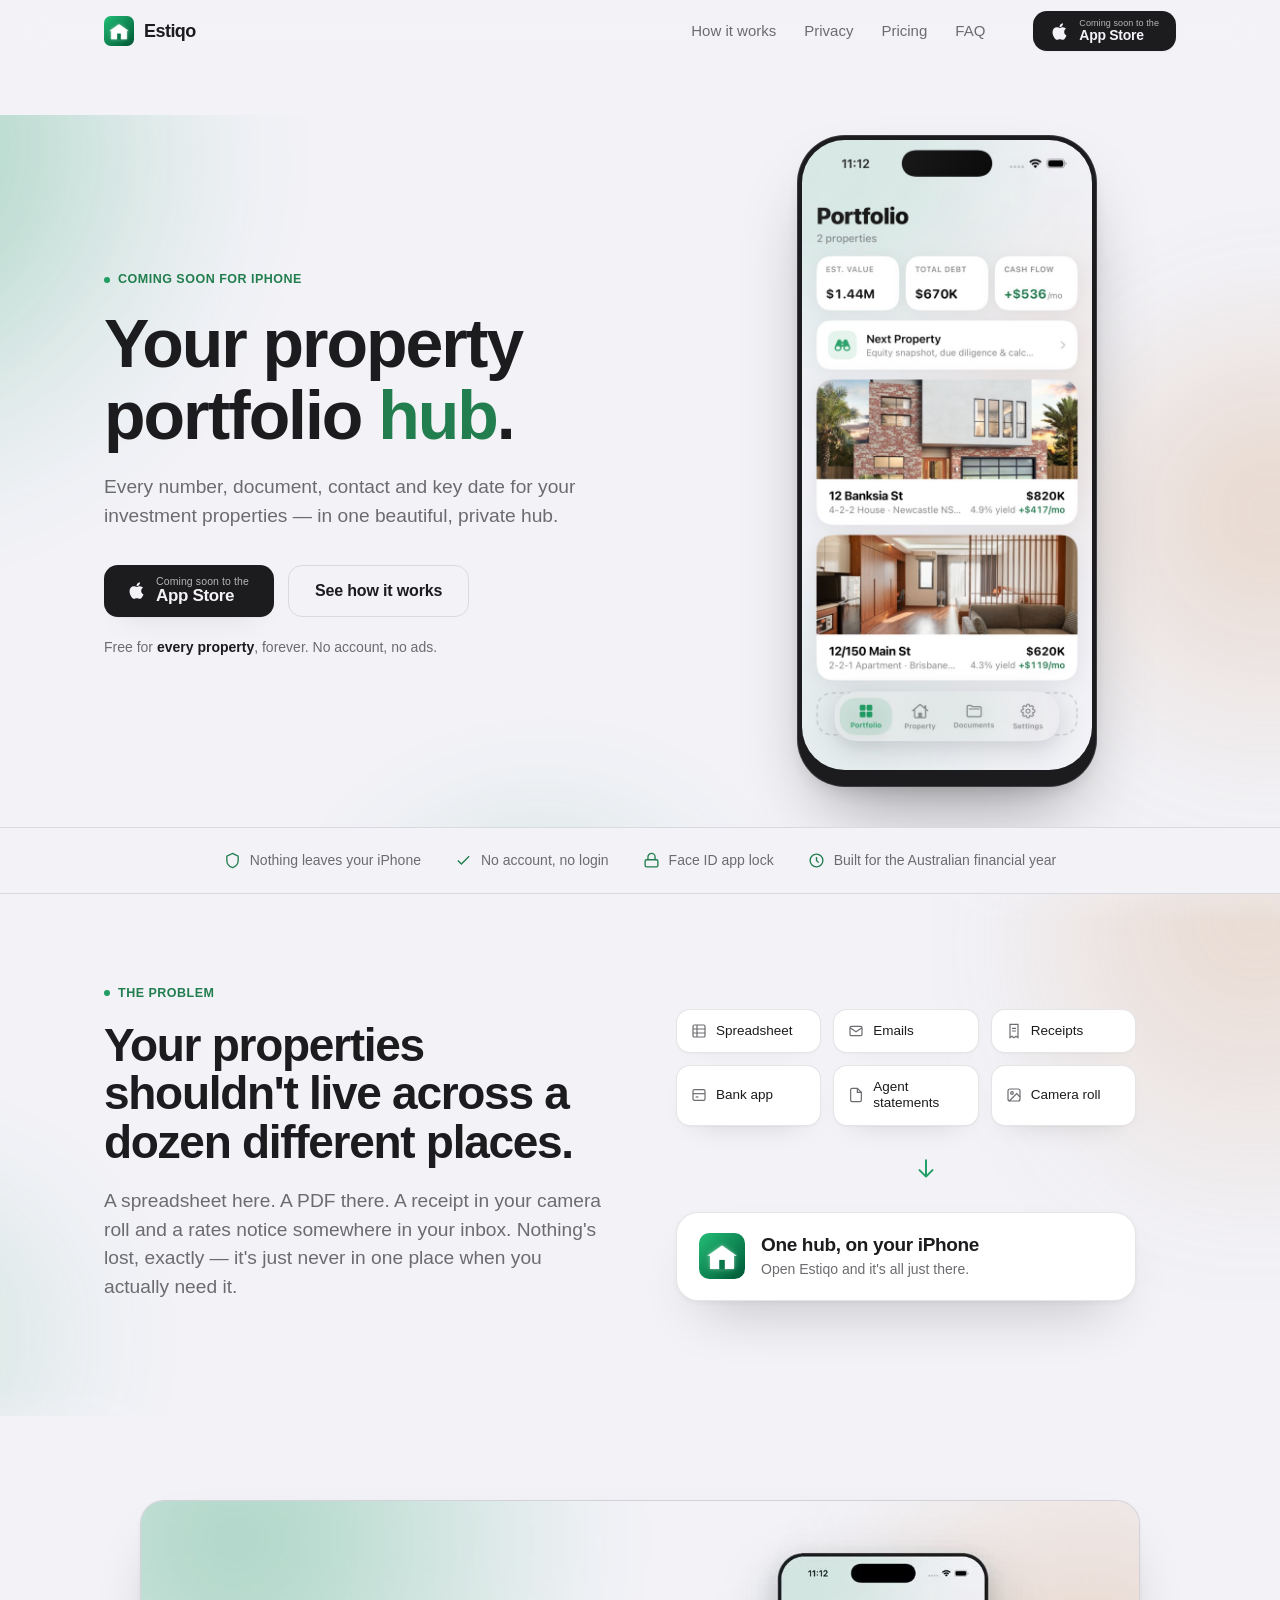
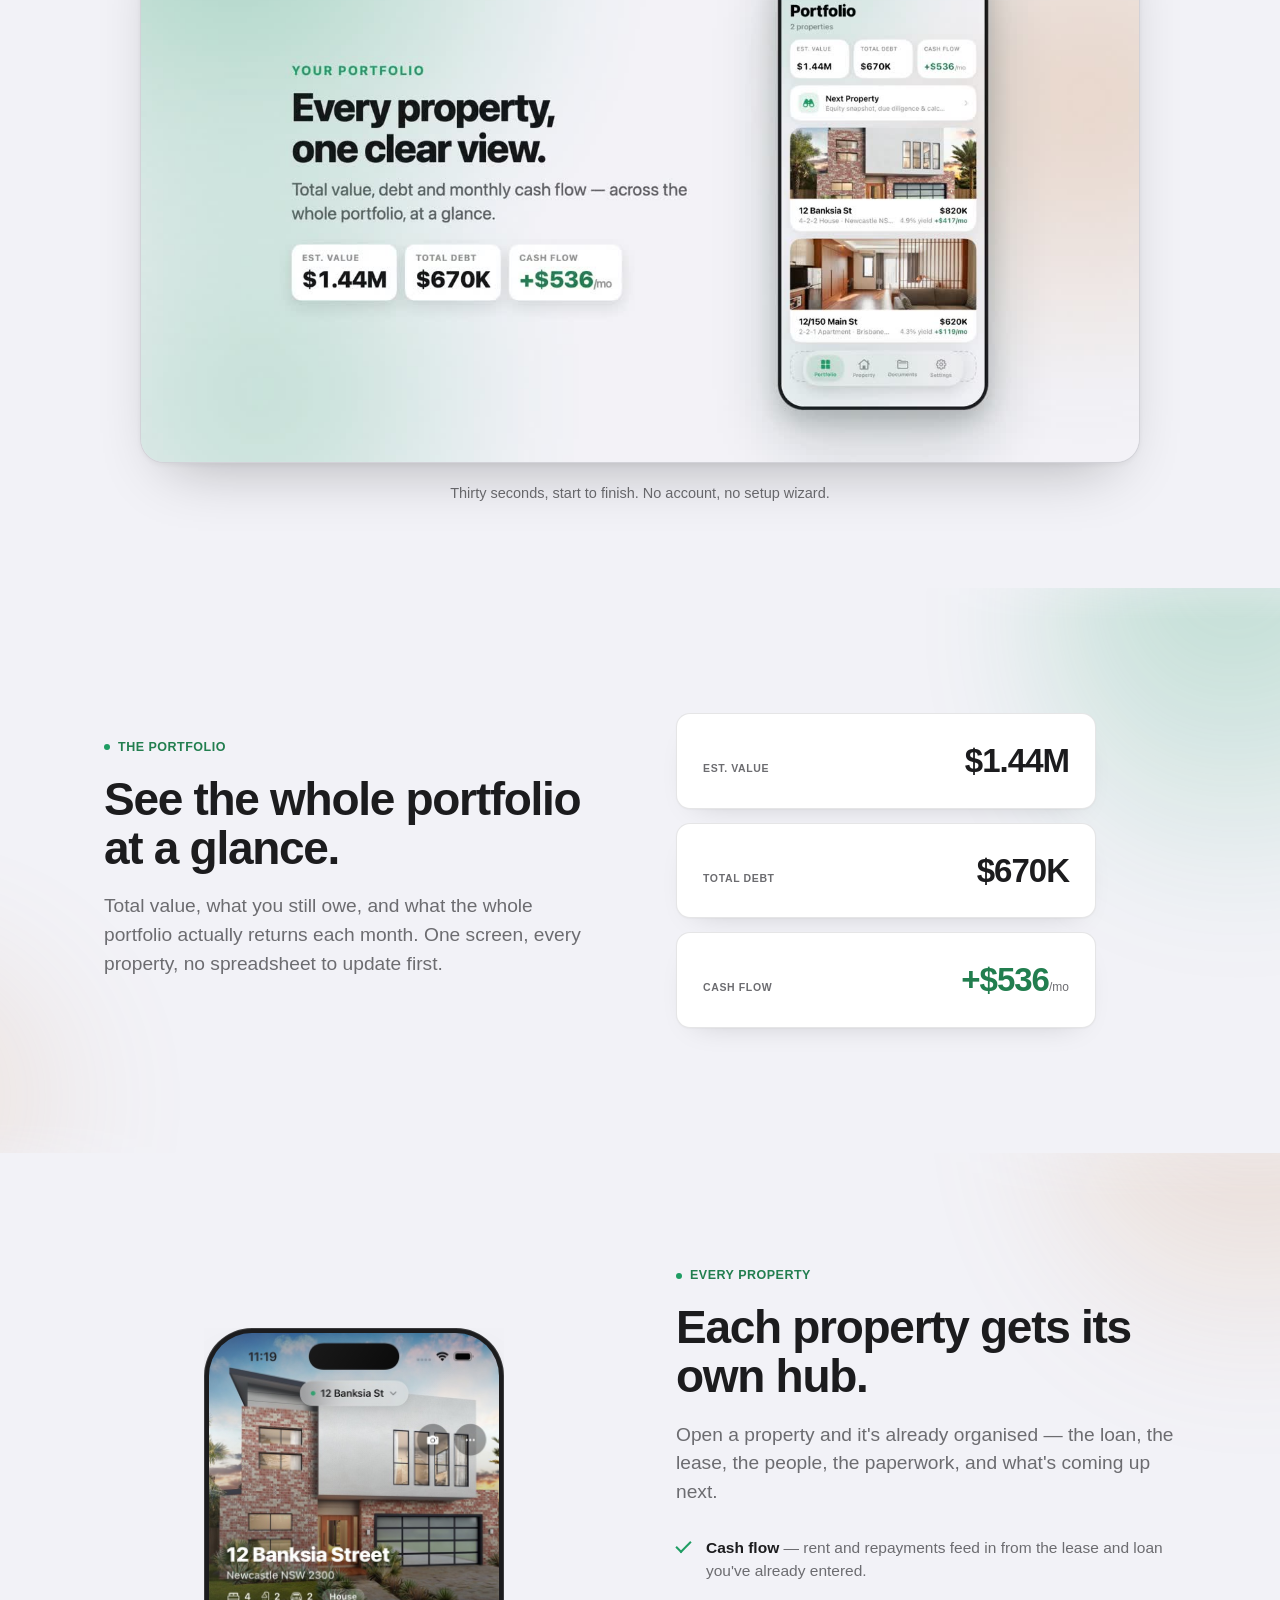
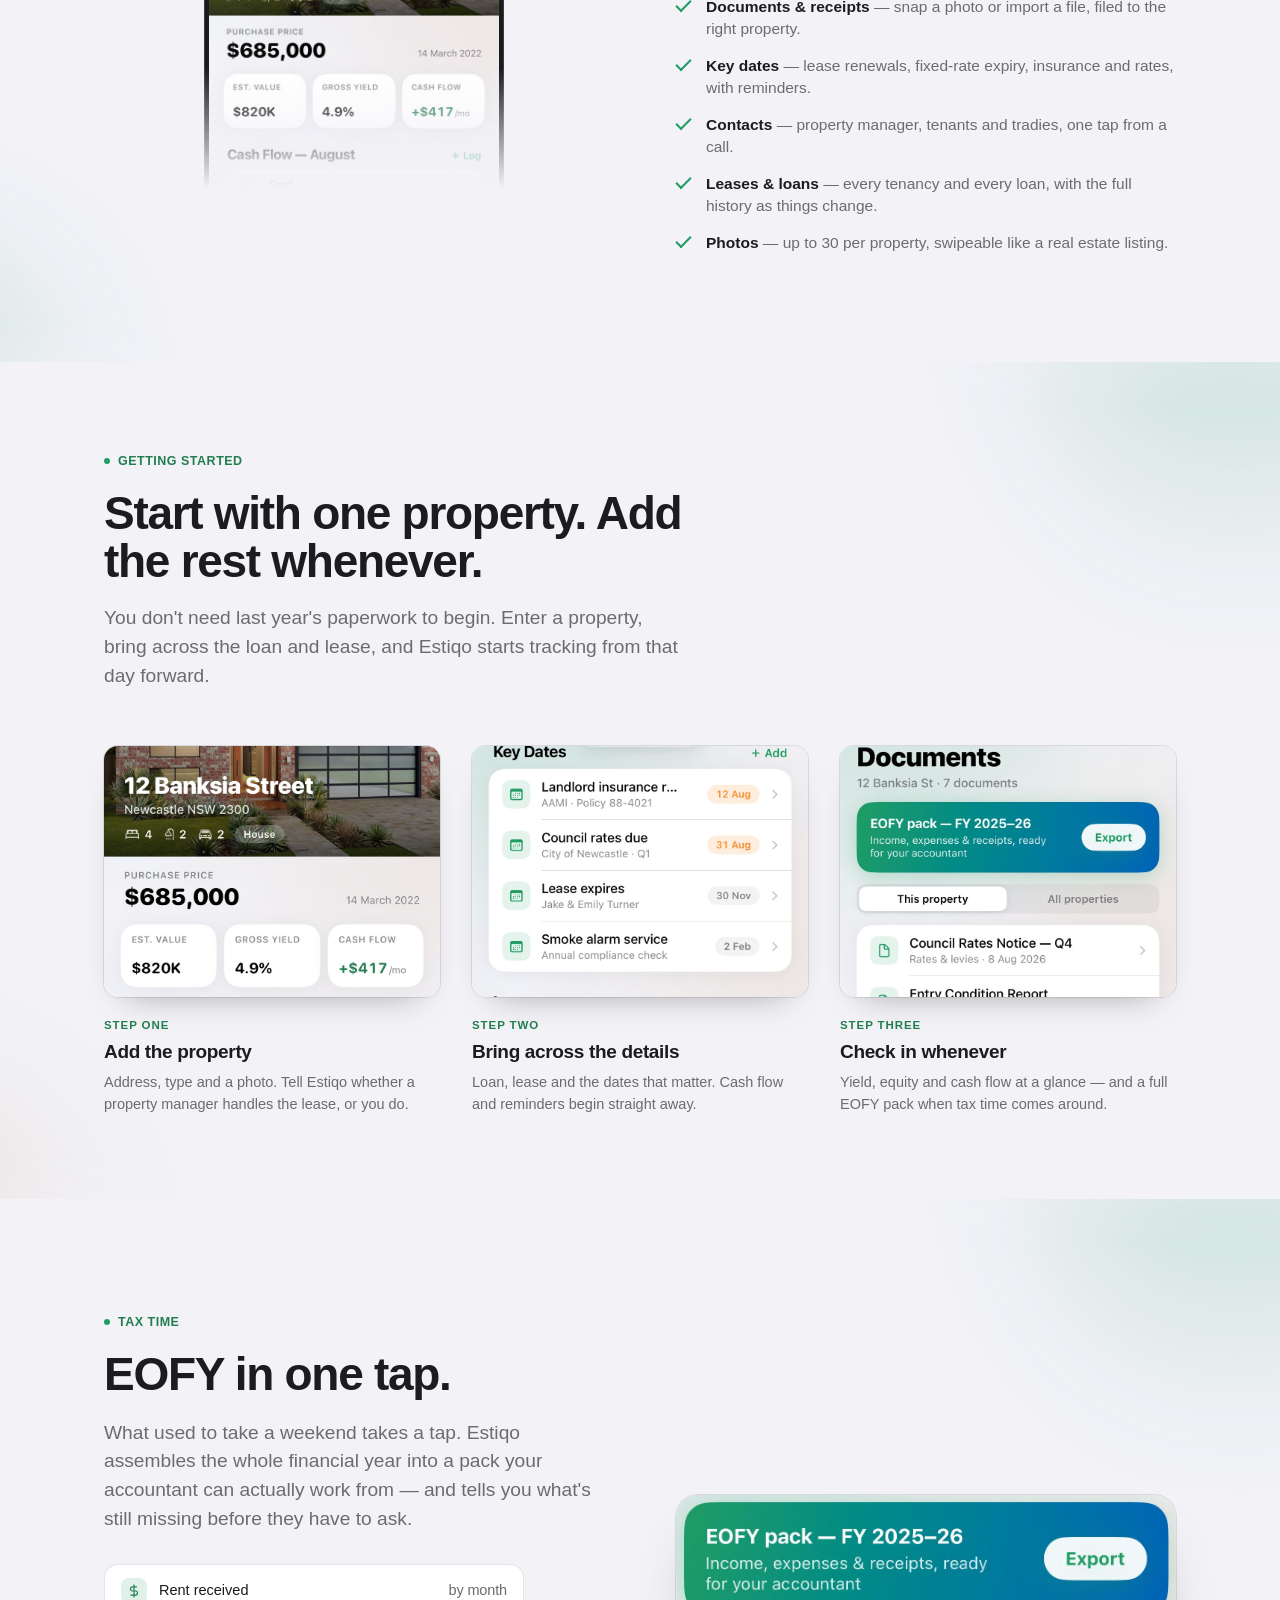
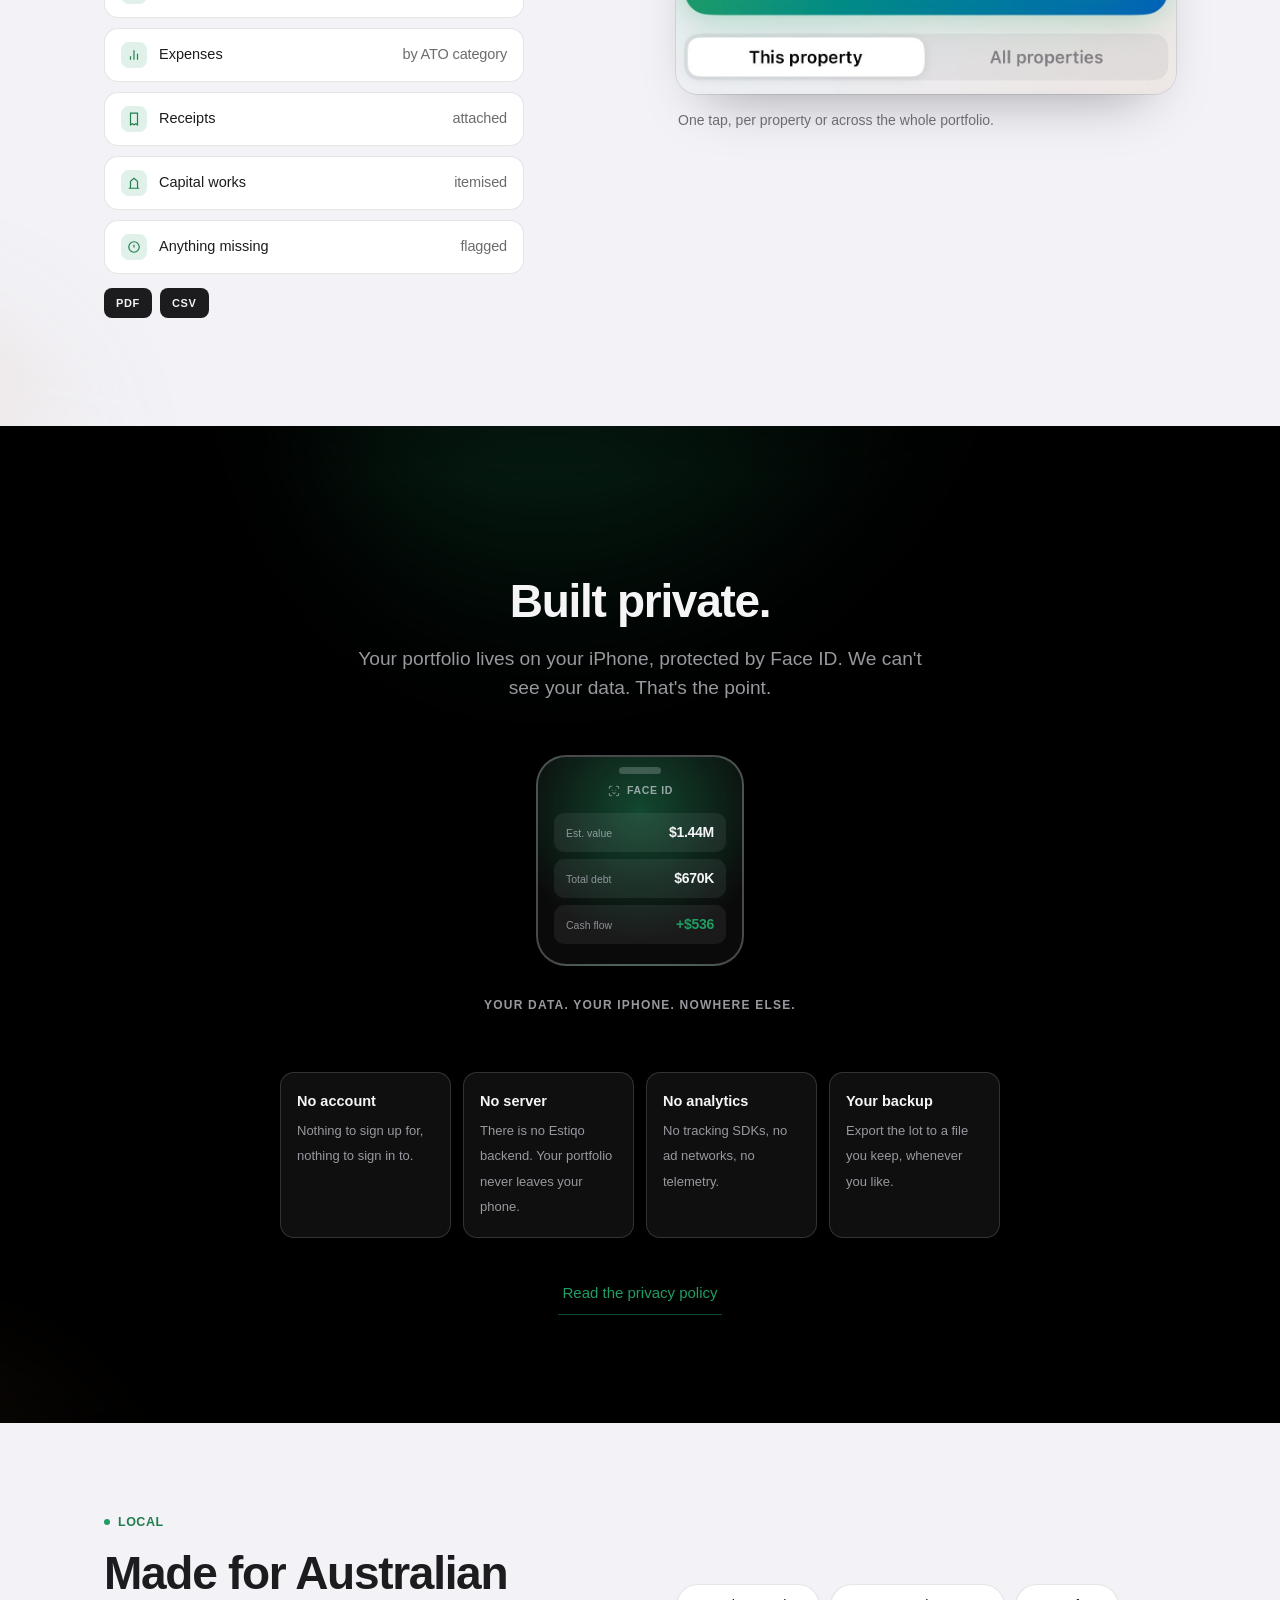
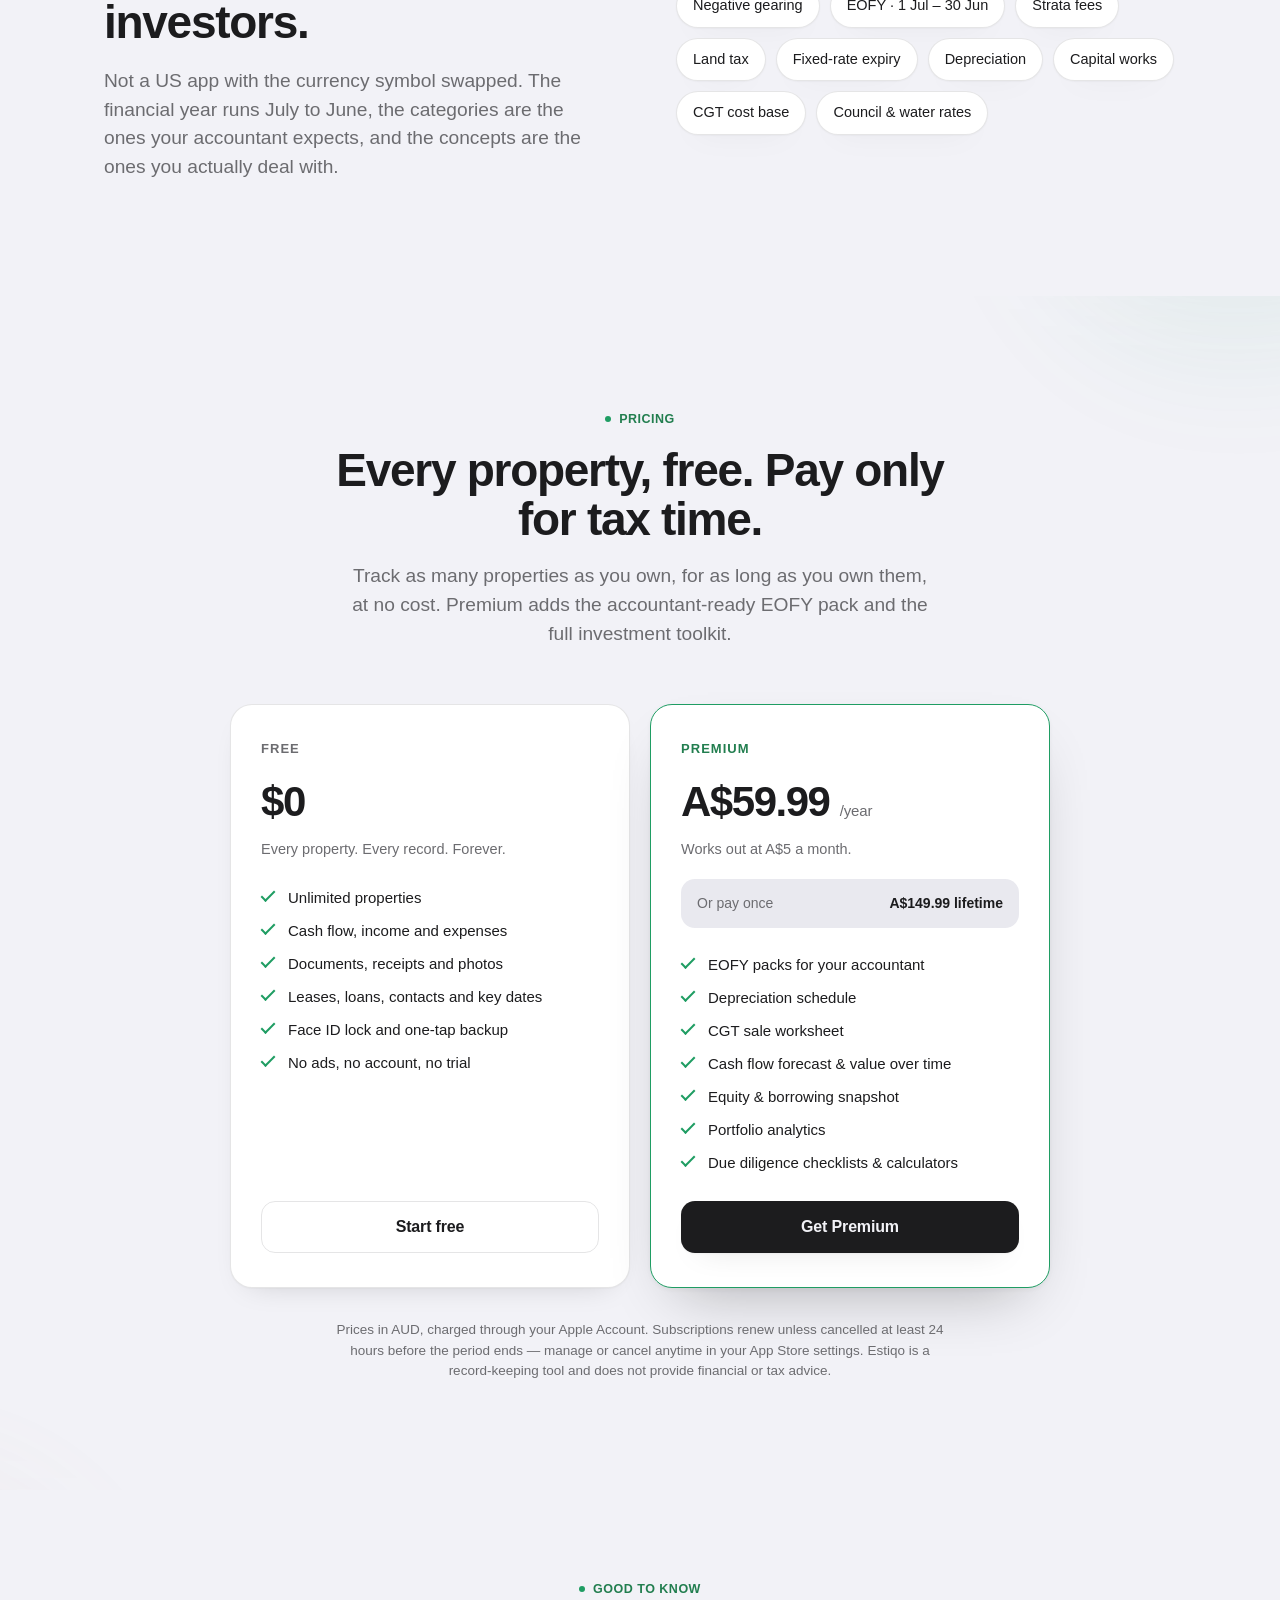
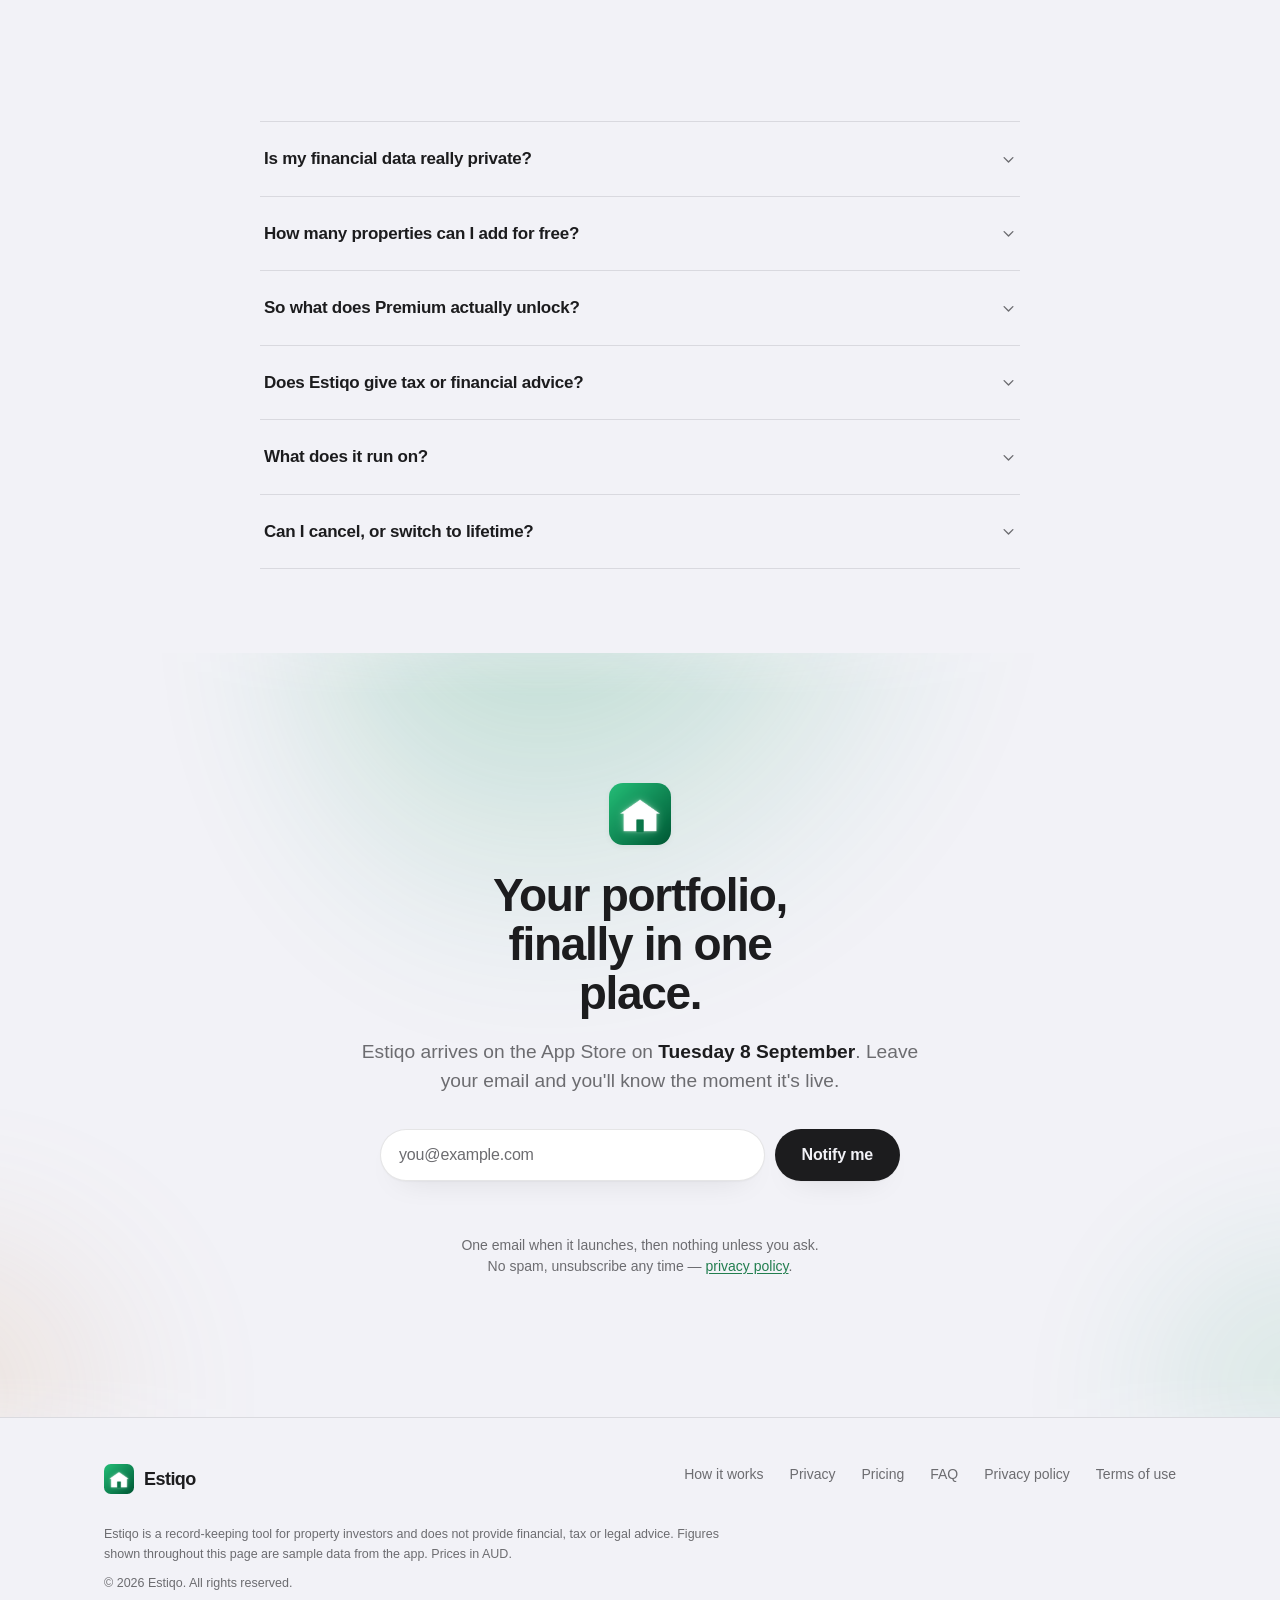
==== commit e0e92015: "Add Cloudflare Web Analytics, and disclose it in the privacy policy Co-Authored-By: Claude Fable 5 <" ====
--- a/index.html
+++ b/index.html
@@ -130,6 +130,7 @@
   ]
 }
 </script>
+<!-- Cloudflare Web Analytics --><script type='module' src='https://static.cloudflareinsights.com/beacon.min.js' data-cf-beacon='{"token": "afd33d4860234205969c4e4121e6846a"}'></script><!-- End Cloudflare Web Analytics -->
 </head>
 <body>
 
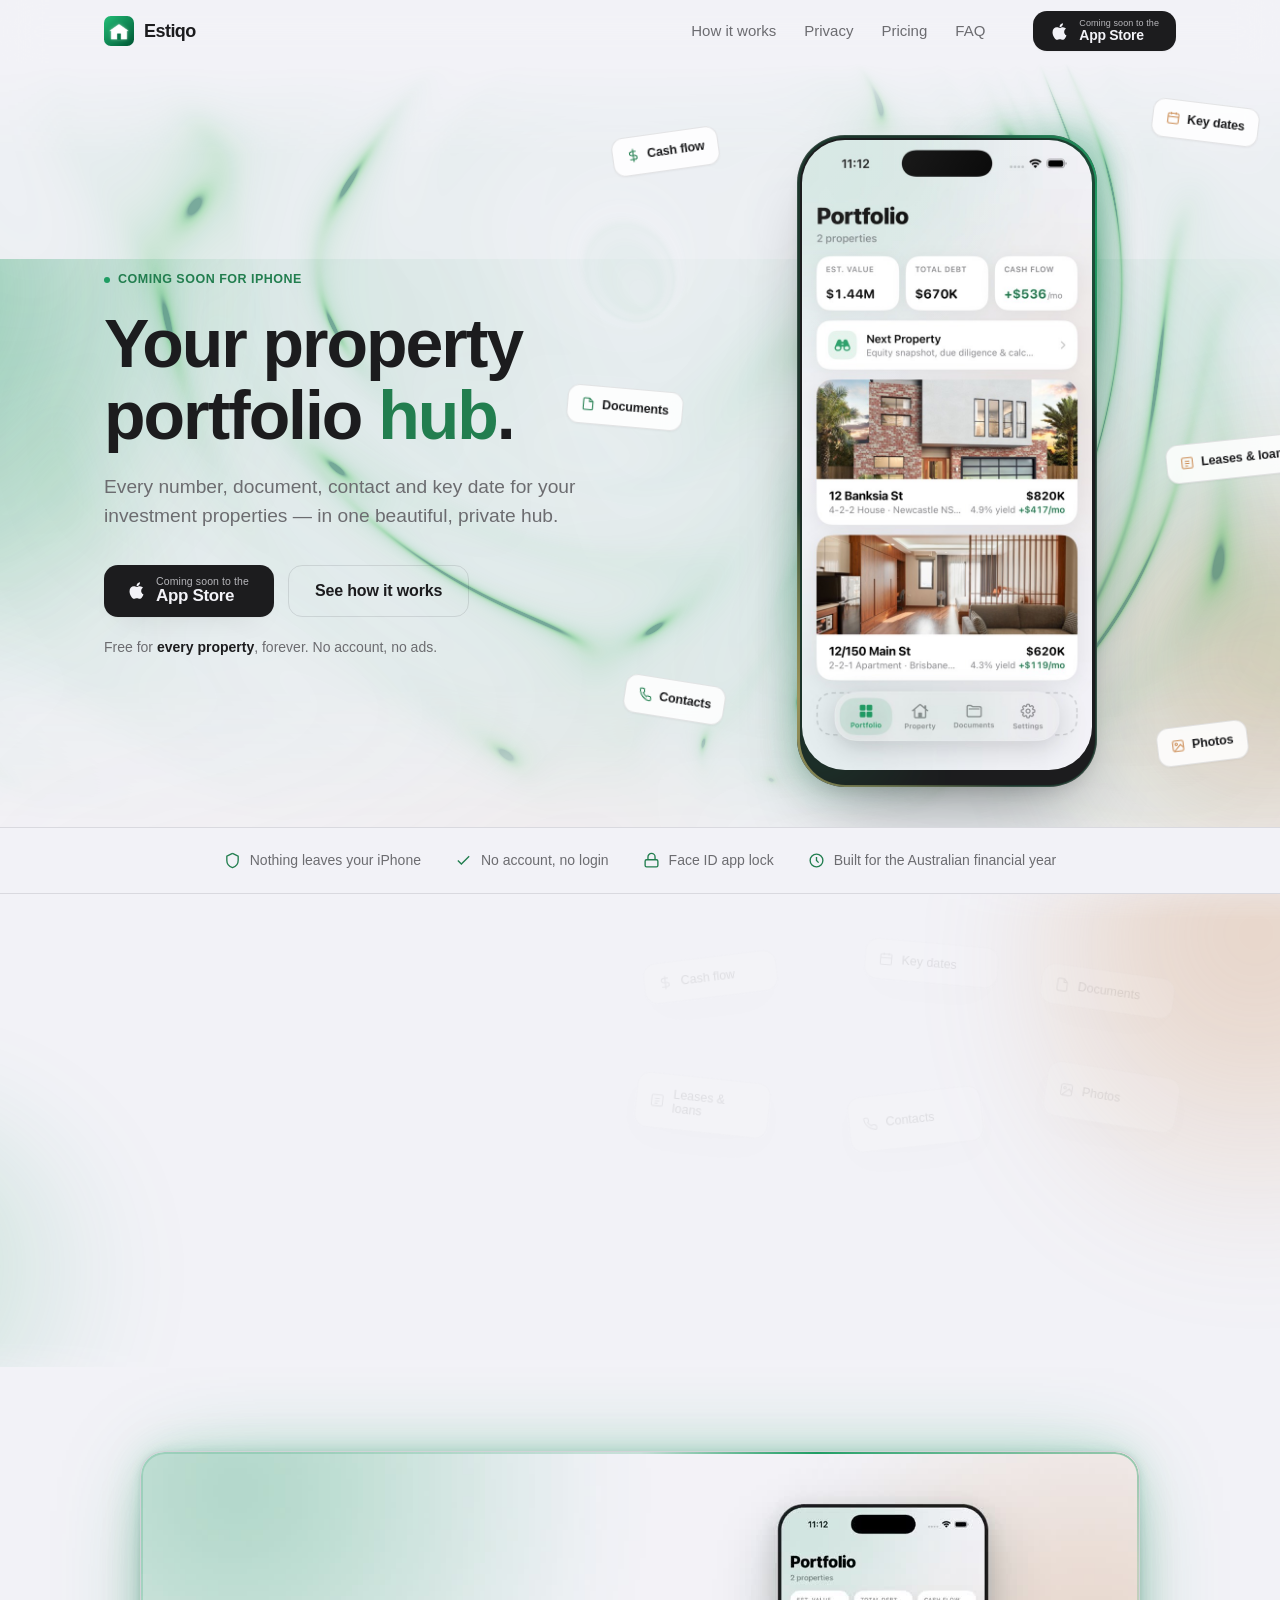
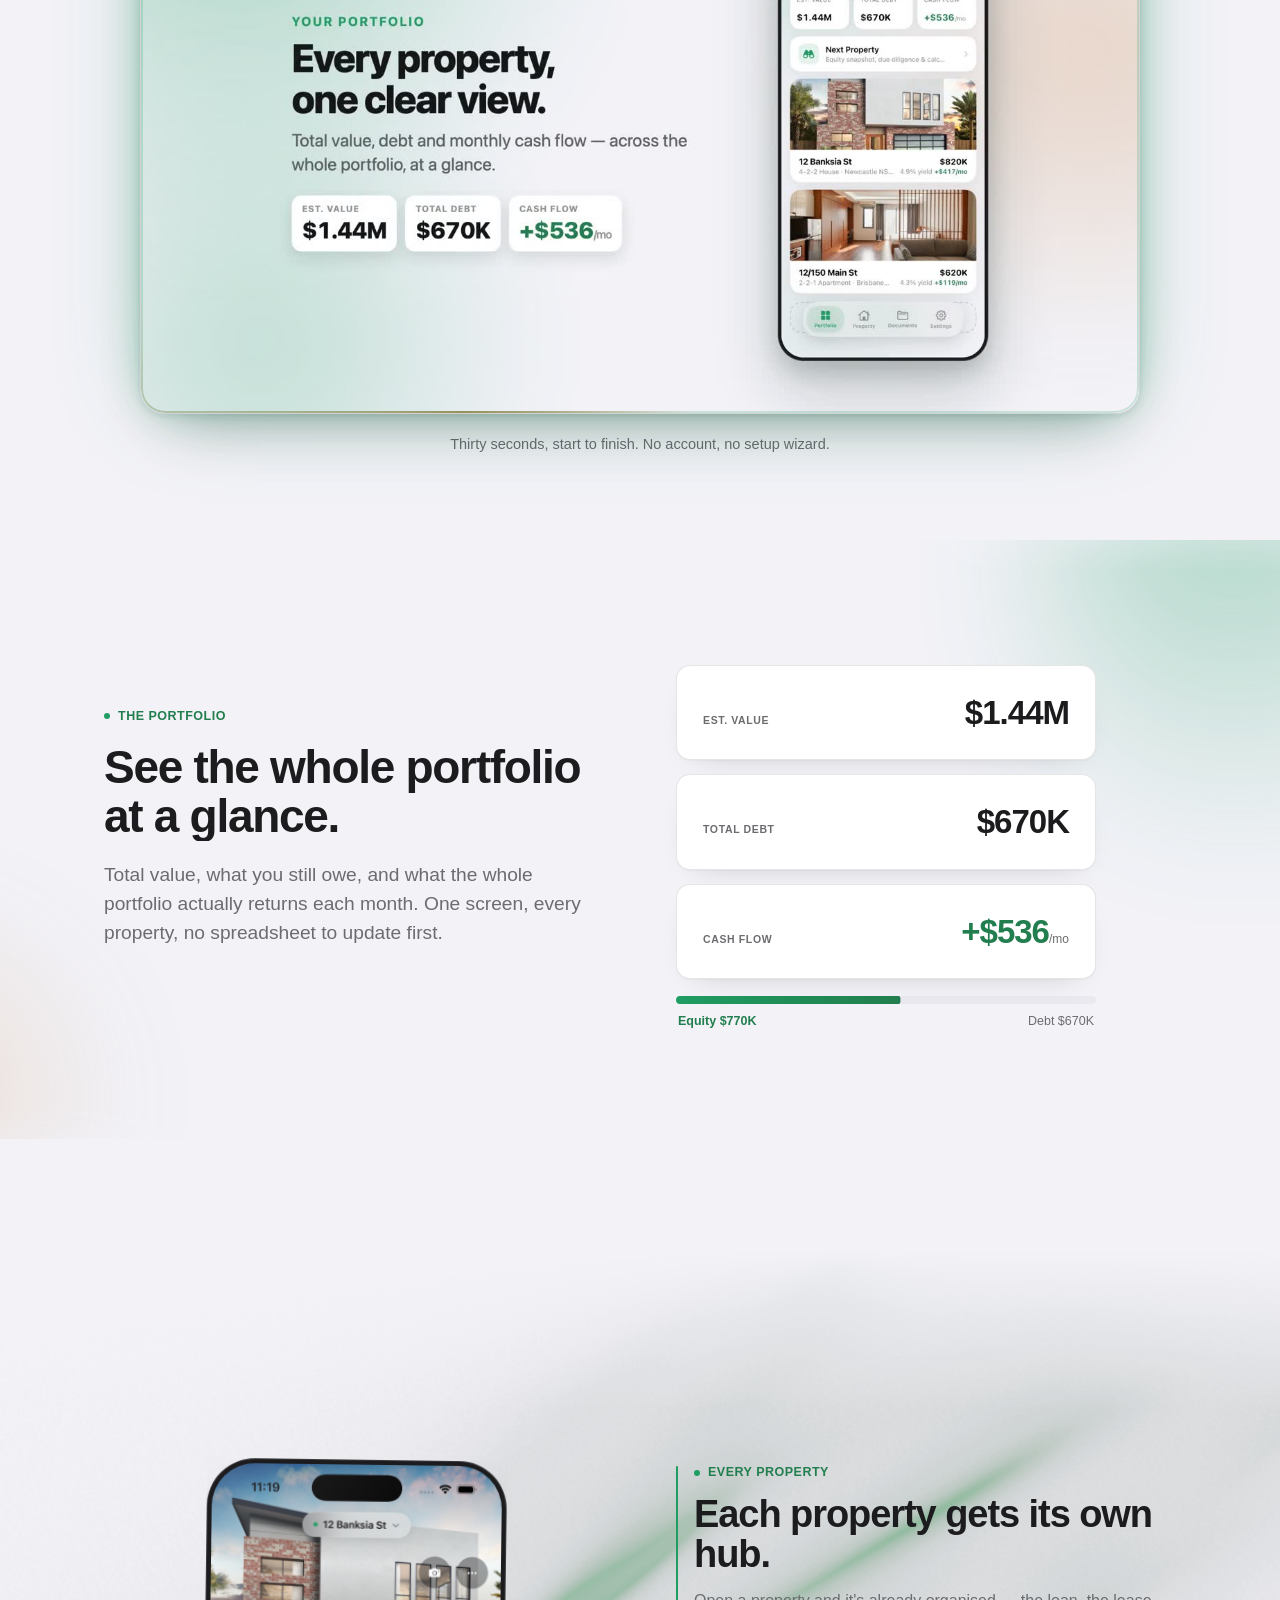
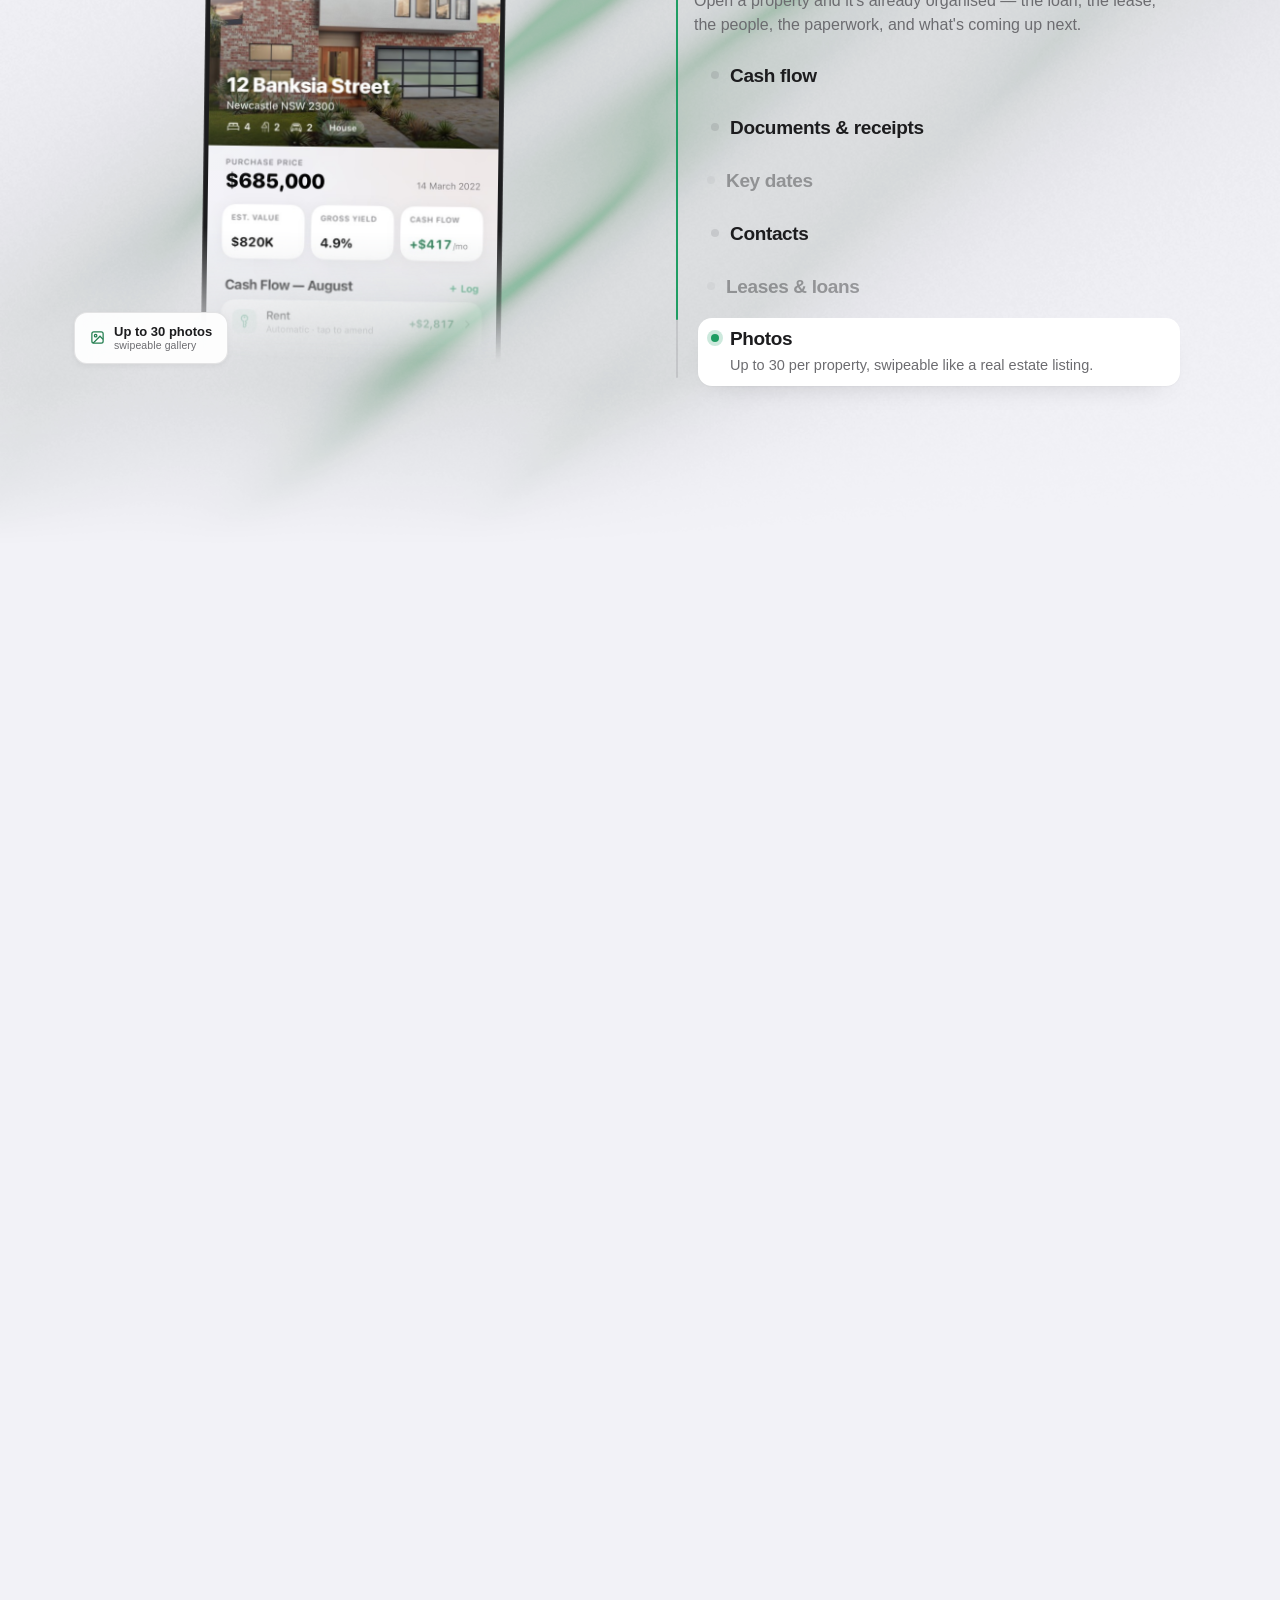
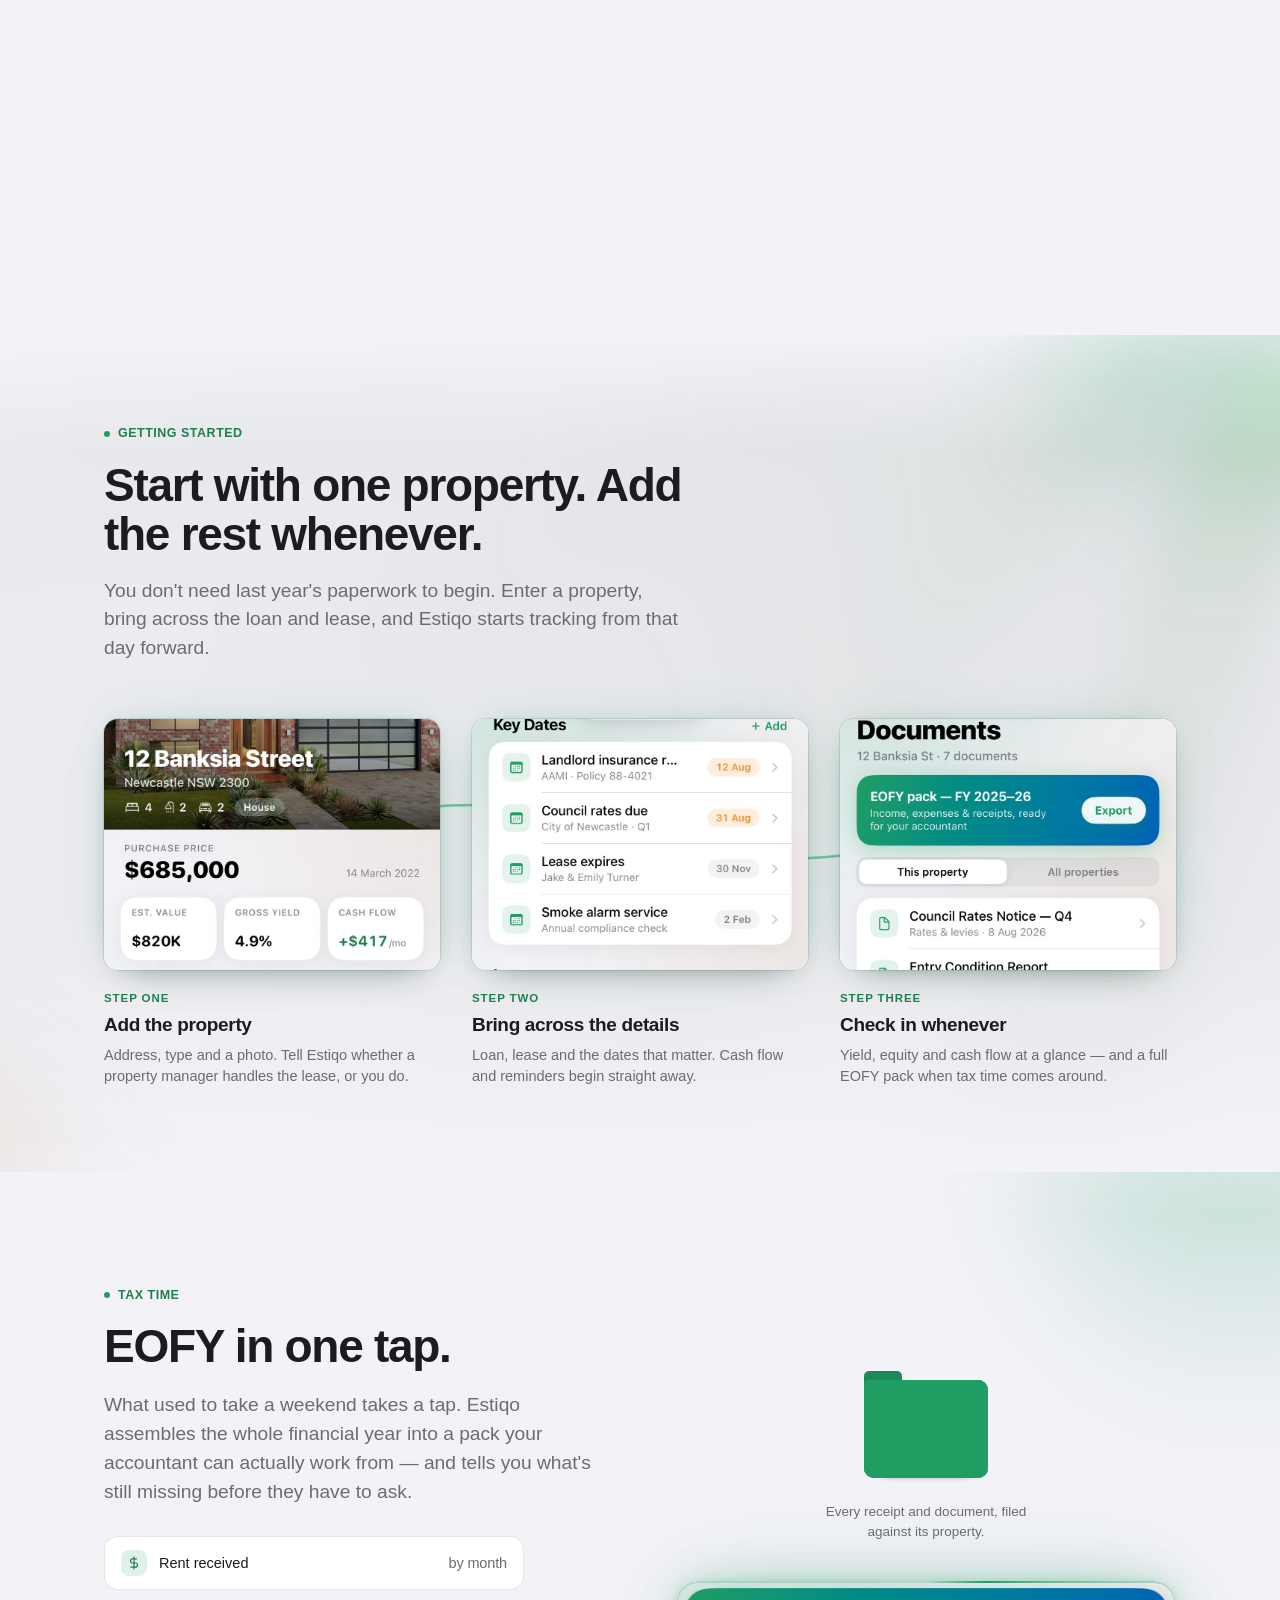
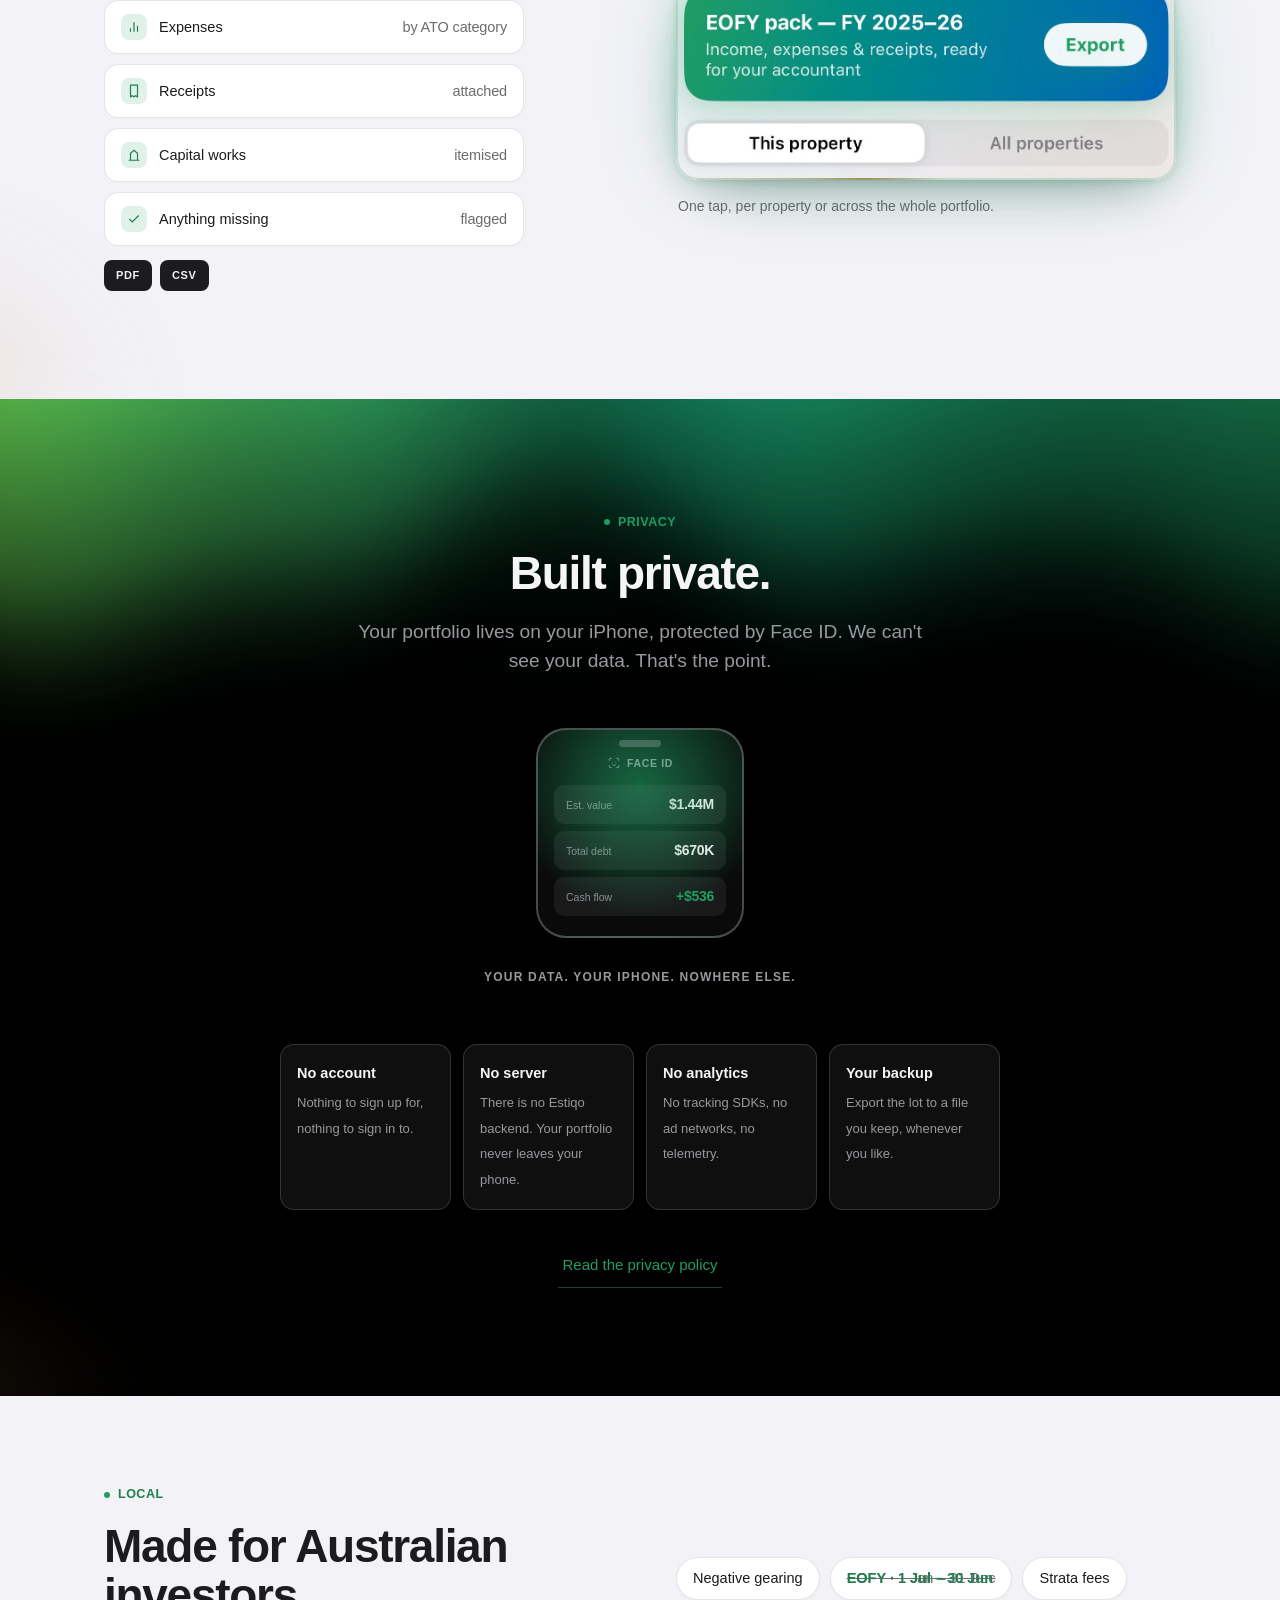
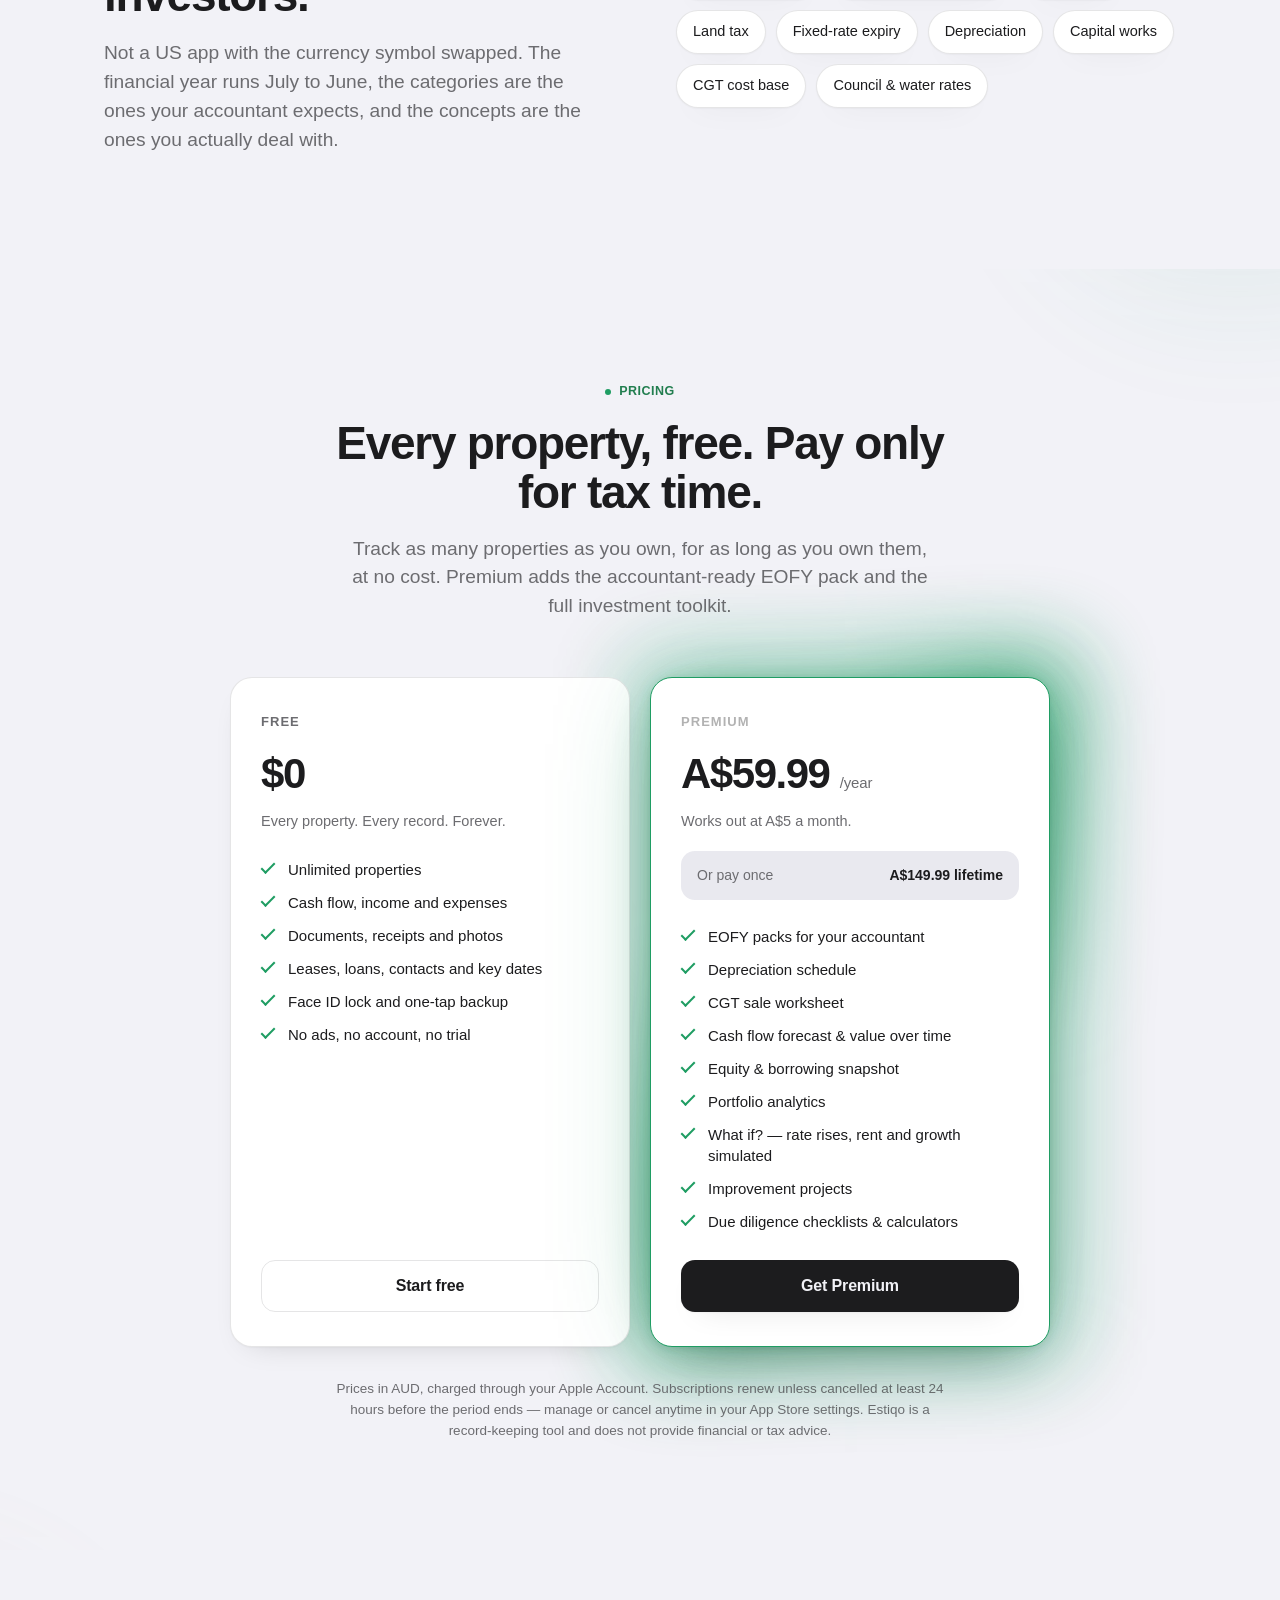
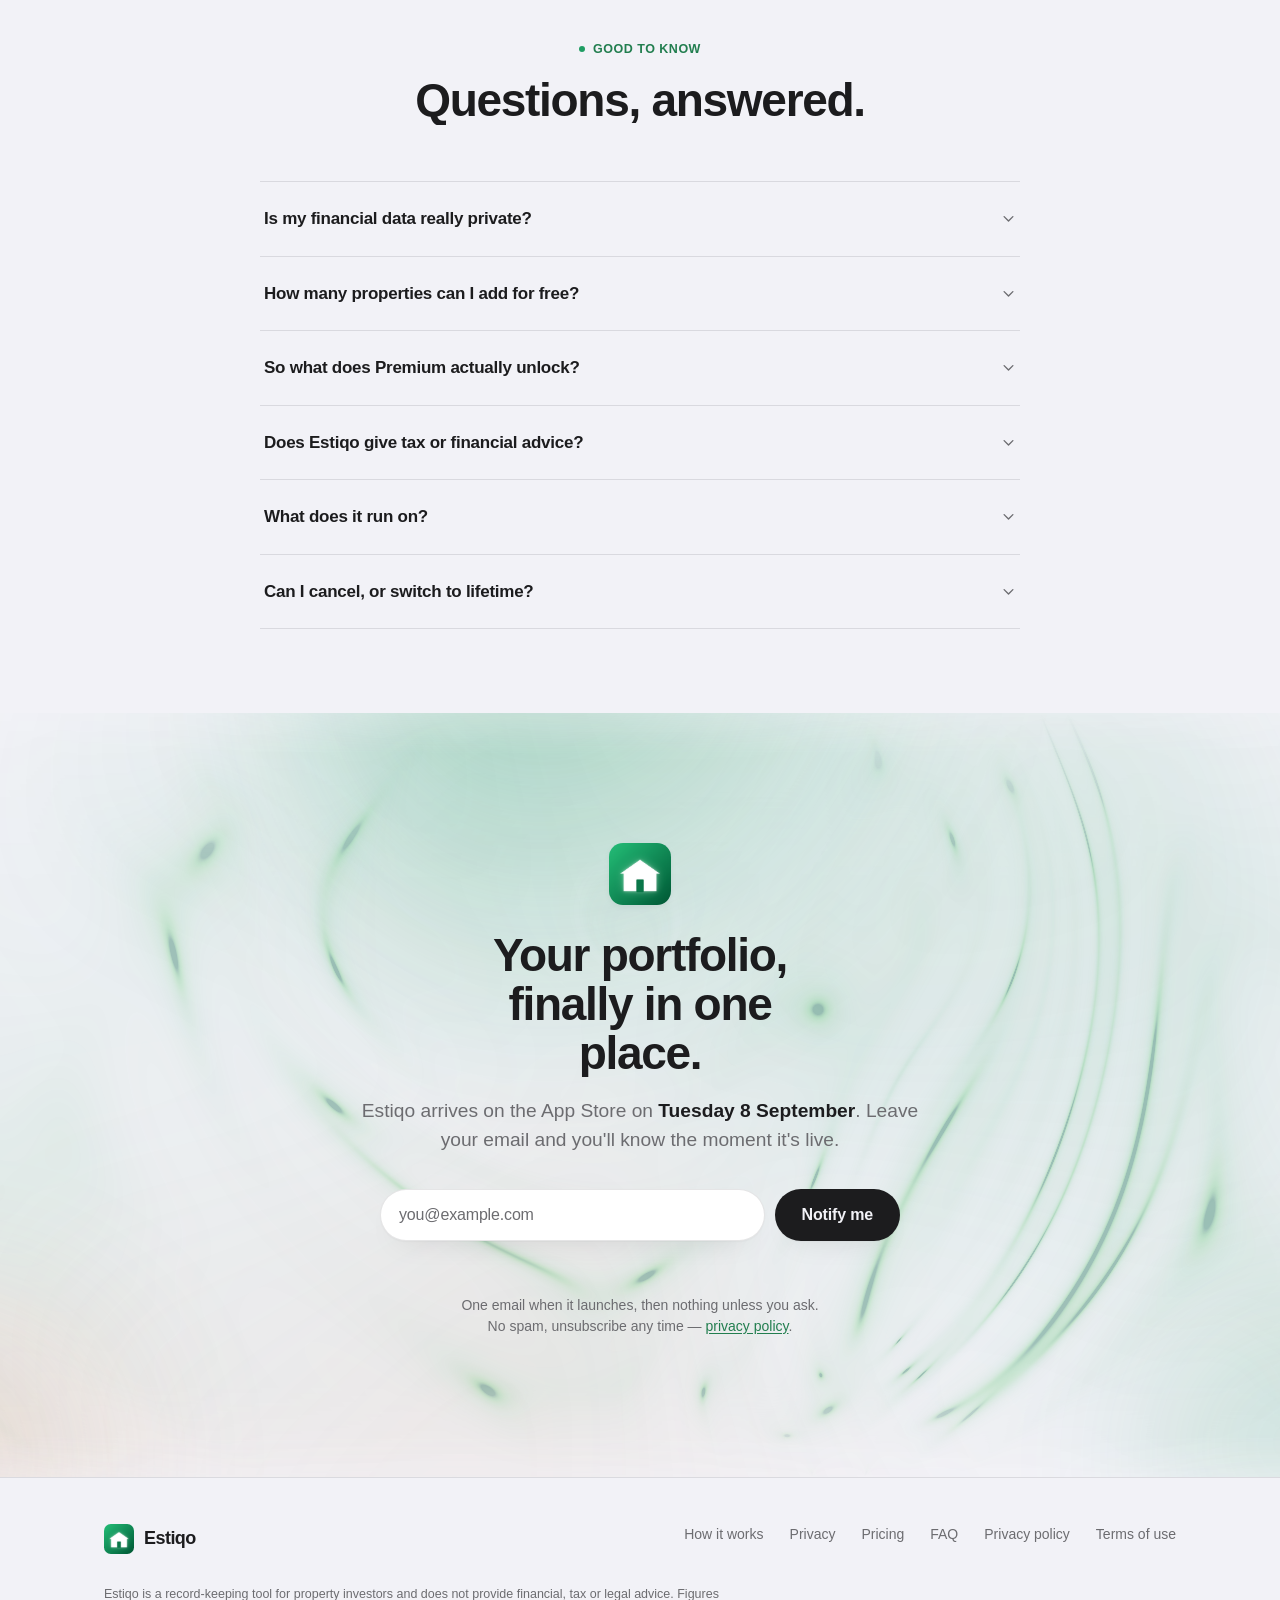
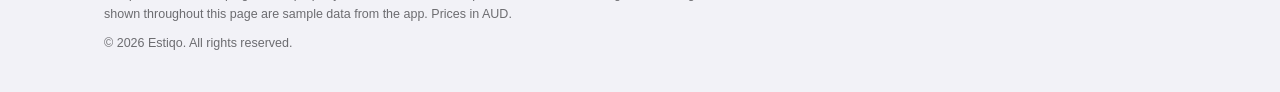
==== commit 847dc3d6: "Ship the scroll-driven landing page redesign Brings estiqo.com.au up to the redesign built in the ap" ====
--- a/index.html
+++ b/index.html
@@ -100,7 +100,7 @@
       "name": "So what does Premium actually unlock?",
       "acceptedAnswer": {
         "@type": "Answer",
-        "text": "The end-of-year work and the analysis on top of it: EOFY packs for your accountant, the depreciation schedule, the CGT sale worksheet, cash flow forecasts, value over time, the equity and borrowing snapshot, portfolio analytics, and the due diligence checklists and calculators. In other words, the parts you reach for once a year or when you're deciding something — not the parts you use every week."
+        "text": "The end-of-year work and the analysis on top of it: EOFY packs for your accountant, the depreciation schedule, the CGT sale worksheet, cash flow forecasts, value over time, the equity and borrowing snapshot, portfolio analytics, the What if? simulator, improvement projects, and the due diligence checklists and calculators. In other words, the parts you reach for once a year or when you're deciding something — not the parts you use every week."
       }
     },
     {
@@ -181,9 +181,10 @@
      to compete with it. `data-liquid` is what estiqo.js observes to
      start and stop the animation with visibility.
      ============================================================ -->
-<section class="hero" data-liquid>
+<section class="hero" data-liquid data-hero data-molten>
   <div class="liquid" aria-hidden="true">
     <div class="liquid-inner">
+      <span class="aurora"></span>
       <span class="blob green blob-1"></span>
       <span class="blob terra blob-2"></span>
       <span class="blob green blob-3"></span>
@@ -193,7 +194,7 @@
   <div class="hero-grid">
     <div>
       <p class="eyebrow reveal">Coming soon for iPhone</p>
-      <h1 class="reveal" style="--i:1">Your property<br>portfolio <span class="accent">hub</span>.</h1>
+      <h1><span class="w" style="--wi:0">Your</span> <span class="w" style="--wi:1">property</span><br><span class="w" style="--wi:2">portfolio</span> <span class="w" style="--wi:3"><span class="accent shiny-text">hub</span>.</span></h1>
       <p class="lede reveal" style="--i:2">Every number, document, contact and key date for your investment properties — in one beautiful, private hub.</p>
 
       <div class="cta-row reveal" style="--i:3">
@@ -208,7 +209,59 @@
     </div>
 
     <div class="device-wrap reveal" style="--i:2">
-      <div class="device">
+      <!-- The glow: Huly's light shaft translated into daylight — a soft
+           column of brand green behind the device with a bloom pooled at
+           its base. Ambient only; superseded by the molten-metal shader
+           where WebGL2 is available (js/molten-flow.js adds .has-molten). -->
+      <div class="hero-glow" aria-hidden="true">
+        <span class="beam"></span>
+        <span class="bloom"></span>
+      </div>
+
+      <!-- The six places a portfolio currently lives, floating in front of
+           the glow. The engine writes --hp as the visitor scrolls and they
+           converge into the device — the page's thesis in one movement.
+           Labels mirror the problem section's chips exactly. -->
+      <!-- Six real features, converging into the device as the visitor
+           scrolls: everything the app actually holds, gathering into one
+           hub. Names and grouping are taken from the app's own section
+           headers (RootView.swift / PropertyDetailView.swift), so a chip
+           can never promise something the product doesn't ship.
+
+           These were once the six PLACES a portfolio currently lives —
+           Spreadsheet, Emails, Bank app and so on. That set still runs in
+           the problem section below, where "where your stuff lives today"
+           is the argument. In the hero it read as a feature list, and
+           "Bank app" in particular implied bank feeds: Estiqo has no
+           account, no server and no bank connection at all. -->
+      <div class="hero-frags" aria-hidden="true">
+        <span class="frag" style="--fi:0; top:5%; left:-9%; --tx:120px; --ty:150px; --fr:-8deg">
+          <svg viewBox="0 0 24 24" fill="none" stroke="currentColor" stroke-width="1.8"><path d="M12 1v22M17 5H9.5a3.5 3.5 0 000 7h5a3.5 3.5 0 010 7H6"/></svg>
+          Cash flow
+        </span>
+        <span class="frag" style="--fi:1; top:1%; right:-5%; --tx:-110px; --ty:165px; --fr:7deg">
+          <svg viewBox="0 0 24 24" fill="none" stroke="currentColor" stroke-width="1.8"><rect x="3" y="4" width="18" height="17" rx="2"/><path d="M3 10h18M8 2v4M16 2v4"/></svg>
+          Key dates
+        </span>
+        <span class="frag" style="--fi:2; top:40%; left:-17%; --tx:155px; --ty:25px; --fr:5deg">
+          <svg viewBox="0 0 24 24" fill="none" stroke="currentColor" stroke-width="1.8"><path d="M14 2H6a2 2 0 00-2 2v16a2 2 0 002 2h12a2 2 0 002-2V8z"/><path d="M14 2v6h6"/></svg>
+          Documents
+        </span>
+        <span class="frag" style="--fi:3; top:47%; right:-13%; --tx:-145px; --ty:15px; --fr:-6deg">
+          <svg viewBox="0 0 24 24" fill="none" stroke="currentColor" stroke-width="1.8"><rect x="3" y="3" width="18" height="18" rx="2"/><path d="M8 9h8M8 13h8M8 17h5"/></svg>
+          Leases &amp; loans
+        </span>
+        <span class="frag" style="--fi:4; top:80%; left:-7%; --tx:125px; --ty:-125px; --fr:9deg">
+          <svg viewBox="0 0 24 24" fill="none" stroke="currentColor" stroke-width="1.8"><path d="M22 16.9v3a2 2 0 01-2.2 2 19.8 19.8 0 01-8.6-3.1 19.5 19.5 0 01-6-6A19.8 19.8 0 012.1 4.2 2 2 0 014.1 2h3a2 2 0 012 1.7c.1.9.3 1.8.6 2.6a2 2 0 01-.4 2.1L8 9.6a16 16 0 006 6l1.2-1.2a2 2 0 012.1-.4c.8.3 1.7.5 2.6.6a2 2 0 011.7 2z"/></svg>
+          Contacts
+        </span>
+        <span class="frag" style="--fi:5; top:86%; right:-3%; --tx:-120px; --ty:-140px; --fr:-7deg">
+          <svg viewBox="0 0 24 24" fill="none" stroke="currentColor" stroke-width="1.8"><rect x="3" y="3" width="18" height="18" rx="3"/><circle cx="9" cy="9" r="2"/><path d="M21 15l-5-5L5 21"/></svg>
+          Photos
+        </span>
+      </div>
+
+      <div class="device glow-edge">
         <div class="device-screen">
           <img src="img/portfolio-full.jpg" width="598" height="1300" fetchpriority="high"
                alt="Estiqo's Portfolio screen: two investment properties with photos, showing $1.44M estimated value, $670K total debt and +$536 a month cash flow.">
@@ -220,34 +273,34 @@
 
 <section class="trust">
   <div class="trust-inner">
-    <div class="trust-item">
-      <svg viewBox="0 0 24 24" fill="none" stroke="currentColor" stroke-width="1.9" aria-hidden="true"><path d="M12 2l8 4v6c0 5-3.4 8.5-8 10-4.6-1.5-8-5-8-10V6l8-4z"/></svg>
+    <div class="trust-item reveal" style="--i:0">
+      <svg viewBox="0 0 24 24" fill="none" stroke="currentColor" stroke-width="1.9" aria-hidden="true"><path pathLength="1" d="M12 2l8 4v6c0 5-3.4 8.5-8 10-4.6-1.5-8-5-8-10V6l8-4z"/></svg>
       Nothing leaves your iPhone
     </div>
-    <div class="trust-item">
-      <svg viewBox="0 0 24 24" fill="none" stroke="currentColor" stroke-width="1.9" aria-hidden="true"><path d="M20 6L9 17l-5-5"/></svg>
+    <div class="trust-item reveal" style="--i:1">
+      <svg viewBox="0 0 24 24" fill="none" stroke="currentColor" stroke-width="1.9" aria-hidden="true"><path pathLength="1" d="M20 6L9 17l-5-5"/></svg>
       No account, no login
     </div>
-    <div class="trust-item">
-      <svg viewBox="0 0 24 24" fill="none" stroke="currentColor" stroke-width="1.9" aria-hidden="true"><rect x="3" y="11" width="18" height="10" rx="2"/><path d="M7 11V7a5 5 0 0110 0v4"/></svg>
+    <div class="trust-item reveal" style="--i:2">
+      <svg viewBox="0 0 24 24" fill="none" stroke="currentColor" stroke-width="1.9" aria-hidden="true"><rect pathLength="1" x="3" y="11" width="18" height="10" rx="2"/><path pathLength="1" d="M7 11V7a5 5 0 0110 0v4"/></svg>
       Face ID app lock
     </div>
-    <div class="trust-item">
-      <svg viewBox="0 0 24 24" fill="none" stroke="currentColor" stroke-width="1.9" aria-hidden="true"><circle cx="12" cy="12" r="9"/><path d="M12 7v5l3 3"/></svg>
+    <div class="trust-item reveal" style="--i:3">
+      <svg viewBox="0 0 24 24" fill="none" stroke="currentColor" stroke-width="1.9" aria-hidden="true"><circle pathLength="1" cx="12" cy="12" r="9"/><path pathLength="1" d="M12 7v5l3 3"/></svg>
       Built for the Australian financial year
     </div>
   </div>
 </section>
 
 <!-- ============================================================
-     THE PROBLEM → ONE PLACE
+     WHAT IT HOLDS → ONE PLACE
      The page's one genuinely memorable transition. Six chips are
      laid out by the grid in their final positions and merely start
      life offset and rotated, so the whole effect is six composited
      transforms settling — no layout is animated, and with motion
      reduced they simply render tidy from the outset.
      ============================================================ -->
-<section class="band tight" data-liquid>
+<section class="band tight" data-liquid data-scrub>
   <div class="liquid" aria-hidden="true">
     <div class="liquid-inner">
       <span class="blob terra blob-1"></span>
@@ -258,36 +311,36 @@
   <div class="container">
     <div class="split">
       <div class="split-copy">
-        <p class="eyebrow reveal">The problem</p>
-        <h2 class="reveal" style="--i:1">Your properties shouldn't live across a dozen different places.</h2>
-        <p class="lede reveal" style="--i:2">A spreadsheet here. A PDF there. A receipt in your camera roll and a rates notice somewhere in your inbox. Nothing's lost, exactly — it's just never in one place when you actually need it.</p>
+        <p class="eyebrow reveal">What it holds</p>
+        <h2 class="reveal shiny-text shiny-head" style="--i:1">Every record a property generates, in one hub.</h2>
+        <p class="lede reveal" style="--i:2">Cash flow, key dates, documents, leases, loans, contacts and photos — each one filed against the property it belongs to, and every one of them free, for as many properties as you own.</p>
       </div>
 
       <div class="split-visual">
         <div class="scatter-grid">
           <div class="scatter-chip" style="--i:0; --dx:-38px; --dy:-30px; --rot:-7deg">
-            <svg viewBox="0 0 24 24" fill="none" stroke="currentColor" stroke-width="1.8" aria-hidden="true"><rect x="3" y="3" width="18" height="18" rx="2"/><path d="M3 9h18M3 15h18M9 3v18"/></svg>
-            Spreadsheet
+            <svg viewBox="0 0 24 24" fill="none" stroke="currentColor" stroke-width="1.8" aria-hidden="true"><path d="M12 1v22M17 5H9.5a3.5 3.5 0 000 7h5a3.5 3.5 0 010 7H6"/></svg>
+            Cash flow
           </div>
           <div class="scatter-chip" style="--i:1; --dx:26px; --dy:-44px; --rot:5deg">
-            <svg viewBox="0 0 24 24" fill="none" stroke="currentColor" stroke-width="1.8" aria-hidden="true"><rect x="3" y="5" width="18" height="14" rx="2"/><path d="M3 7l9 6 9-6"/></svg>
-            Emails
+            <svg viewBox="0 0 24 24" fill="none" stroke="currentColor" stroke-width="1.8" aria-hidden="true"><rect x="3" y="4" width="18" height="17" rx="2"/><path d="M3 10h18M8 2v4M16 2v4"/></svg>
+            Key dates
           </div>
           <div class="scatter-chip" style="--i:2; --dx:44px; --dy:-16px; --rot:8deg">
-            <svg viewBox="0 0 24 24" fill="none" stroke="currentColor" stroke-width="1.8" aria-hidden="true"><path d="M6 2h12v20l-3-2-3 2-3-2-3 2z"/><path d="M9 8h6M9 12h6"/></svg>
-            Receipts
+            <svg viewBox="0 0 24 24" fill="none" stroke="currentColor" stroke-width="1.8" aria-hidden="true"><path d="M14 2H6a2 2 0 00-2 2v16a2 2 0 002 2h12a2 2 0 002-2V8z"/><path d="M14 2v6h6"/></svg>
+            Documents
           </div>
           <div class="scatter-chip" style="--i:3; --dx:-46px; --dy:34px; --rot:6deg">
-            <svg viewBox="0 0 24 24" fill="none" stroke="currentColor" stroke-width="1.8" aria-hidden="true"><rect x="3" y="4" width="18" height="16" rx="2"/><path d="M3 10h18"/><path d="M7 15h4"/></svg>
-            Bank app
+            <svg viewBox="0 0 24 24" fill="none" stroke="currentColor" stroke-width="1.8" aria-hidden="true"><rect x="3" y="3" width="18" height="18" rx="2"/><path d="M8 9h8M8 13h8M8 17h5"/></svg>
+            Leases &amp; loans
           </div>
           <div class="scatter-chip" style="--i:4; --dx:10px; --dy:48px; --rot:-6deg">
-            <svg viewBox="0 0 24 24" fill="none" stroke="currentColor" stroke-width="1.8" aria-hidden="true"><path d="M14 2H6a2 2 0 00-2 2v16a2 2 0 002 2h12a2 2 0 002-2V8z"/><path d="M14 2v6h6"/></svg>
-            Agent statements
+            <svg viewBox="0 0 24 24" fill="none" stroke="currentColor" stroke-width="1.8" aria-hidden="true"><path d="M22 16.9v3a2 2 0 01-2.2 2 19.8 19.8 0 01-8.6-3.1 19.5 19.5 0 01-6-6A19.8 19.8 0 012.1 4.2 2 2 0 014.1 2h3a2 2 0 012 1.7c.1.9.3 1.8.6 2.6a2 2 0 01-.4 2.1L8 9.6a16 16 0 006 6l1.2-1.2a2 2 0 012.1-.4c.8.3 1.7.5 2.6.6a2 2 0 011.7 2z"/></svg>
+            Contacts
           </div>
           <div class="scatter-chip" style="--i:5; --dx:48px; --dy:26px; --rot:9deg">
             <svg viewBox="0 0 24 24" fill="none" stroke="currentColor" stroke-width="1.8" aria-hidden="true"><rect x="3" y="3" width="18" height="18" rx="3"/><circle cx="9" cy="9" r="2"/><path d="M21 15l-5-5L5 21"/></svg>
-            Camera roll
+            Photos
           </div>
         </div>
 
@@ -295,7 +348,7 @@
           <svg viewBox="0 0 24 24" fill="none" stroke="currentColor" stroke-width="1.8" stroke-linecap="round" stroke-linejoin="round"><path d="M12 4v15M6 13l6 6 6-6"/></svg>
         </div>
 
-        <div class="resolve-card reveal" style="--i:7">
+        <div class="resolve-card glow-pool reveal" style="--i:7">
           <img src="img/icon.png" width="46" height="46" alt="">
           <div>
             <h3>One hub, on your iPhone</h3>
@@ -311,9 +364,9 @@
      `autoplay` in the markup a browser fetches the whole 3.1MB file on
      page load regardless of preload, so this is held back until the
      section is roughly a screen away. See estiqo.js. -->
-<section class="band tight" id="tour">
+<section class="band tight" id="tour" data-scrub>
   <div class="container">
-    <div class="video-frame reveal">
+    <div class="video-frame glow-edge glow-pool reveal">
       <video
         muted loop playsinline
         preload="none"
@@ -332,7 +385,7 @@
      copy can never drift from the product the way invented sample
      data does.
      ============================================================ -->
-<section class="band" data-liquid>
+<section class="band" data-liquid data-scrub>
   <div class="liquid" aria-hidden="true">
     <div class="liquid-inner">
       <span class="blob green blob-1"></span>
@@ -344,7 +397,7 @@
     <div class="split">
       <div class="split-copy">
         <p class="eyebrow reveal">The portfolio</p>
-        <h2 class="reveal" style="--i:1">See the whole portfolio at a glance.</h2>
+        <h2 class="reveal shiny-text shiny-head" style="--i:1">See the whole portfolio at a glance.</h2>
         <p class="lede reveal" style="--i:2">Total value, what you still owe, and what the whole portfolio actually returns each month. One screen, every property, no spreadsheet to update first.</p>
       </div>
 
@@ -356,68 +409,121 @@
         <dl class="stats big">
           <div class="stat reveal">
             <dt>Est. value</dt>
-            <dd>$1.44M</dd>
+            <dd><span data-count="1.44" data-pre="$" data-post="M" data-dp="2">$1.44M</span></dd>
           </div>
           <div class="stat reveal" style="--i:1">
             <dt>Total debt</dt>
-            <dd>$670K</dd>
+            <dd><span data-count="670" data-pre="$" data-post="K">$670K</span></dd>
           </div>
           <div class="stat reveal" style="--i:2">
             <dt>Cash flow</dt>
-            <dd class="pos">+$536<small>/mo</small></dd>
+            <dd class="pos"><span data-count="536" data-pre="+$">+$536</span><small>/mo</small></dd>
           </div>
         </dl>
+
+        <!-- $1.44M less $670K — arithmetic on the two figures above, not a
+             new claim. The bar fills with the scroll: the single clearest
+             picture of what the app is for. -->
+        <div class="equity reveal" style="--i:3" aria-label="Equity: $770K of the $1.44M value">
+          <div class="eq-track"><div class="eq-fill"></div></div>
+          <p class="eq-caption"><strong>Equity $770K</strong><span>Debt $670K</span></p>
+        </div>
       </div>
     </div>
   </div>
 </section>
 
 <!-- ============================================================
-     EVERY PROPERTY
+     EVERY PROPERTY — the pinned hub.
+     The one structure deliberately borrowed from huly.io: on a
+     wide screen with motion allowed, the phone pins to the
+     viewport while the six chapters scroll past it, each lighting
+     its bullet and floating its feature card over the device.
+     Everywhere else (phones, reduced motion, no JS) the same
+     markup renders as the ordinary copy/visual split it replaced.
+     No liquid field here: the pin needs overflow:visible, and the
+     sticky phone is the section's whole visual anyway.
      ============================================================ -->
-<section class="band" data-liquid>
-  <div class="liquid" aria-hidden="true">
-    <div class="liquid-inner">
-      <span class="blob terra blob-1"></span>
-      <span class="blob green blob-2"></span>
-    </div>
-  </div>
-
-  <div class="container">
-    <div class="split reverse">
-      <div class="split-copy">
-        <p class="eyebrow reveal">Every property</p>
-        <h2 class="reveal" style="--i:1">Each property gets its own hub.</h2>
-        <p class="lede reveal" style="--i:2">Open a property and it's already organised — the loan, the lease, the people, the paperwork, and what's coming up next.</p>
-
-        <ul class="ticks reveal" style="--i:3">
-          <li><strong>Cash flow</strong> <span>— rent and repayments feed in from the lease and loan you've already entered.</span></li>
-          <li><strong>Documents &amp; receipts</strong> <span>— snap a photo or import a file, filed to the right property.</span></li>
-          <li><strong>Key dates</strong> <span>— lease renewals, fixed-rate expiry, insurance and rates, with reminders.</span></li>
-          <li><strong>Contacts</strong> <span>— property manager, tenants and tradies, one tap from a call.</span></li>
-          <li><strong>Leases &amp; loans</strong> <span>— every tenancy and every loan, with the full history as things change.</span></li>
-          <li><strong>Photos</strong> <span>— up to 30 per property, swipeable like a real estate listing.</span></li>
-        </ul>
-      </div>
-
-      <!-- Deliberately cropped at the bottom rather than shown whole. The
-           hero already presents a complete, front-on device; repeating that
-           treatment at every section turns three real screens into what
-           looks like one template rendered three times. Here the phone runs
-           past the frame, which suits a section about a screen that holds
-           more than fits. -->
-      <div class="split-visual device-wrap reveal" style="--i:2">
-        <div class="device-bleed">
-          <div class="device">
-            <div class="device-screen">
-              <img src="img/property-full.jpg" width="598" height="1300" loading="lazy"
-                   alt="A property page in Estiqo showing the photo, address, purchase price, estimated value, gross yield and monthly cash flow.">
+<section class="band hub-band" id="hub">
+  <div class="hub-stage" data-pin data-step="0">
+    <div class="hub-sticky" data-pillar>
+      <div class="container">
+        <div class="split reverse hub-grid">
+          <div class="split-copy hub-copy">
+            <span class="hub-rail" aria-hidden="true"></span>
+            <p class="eyebrow reveal">Every property</p>
+            <h2 class="reveal shiny-text shiny-head" style="--i:1">Each property gets its own hub.</h2>
+            <p class="lede reveal" style="--i:2">Open a property and it's already organised — the loan, the lease, the people, the paperwork, and what's coming up next.</p>
+
+            <ol class="hub-list reveal" style="--i:3">
+              <li class="hub-item">
+                <h3>Cash flow</h3>
+                <p><span>Rent and repayments feed in from the lease and loan you've already entered.</span></p>
+              </li>
+              <li class="hub-item">
+                <h3>Documents &amp; receipts</h3>
+                <p><span>Snap a photo or import a file, filed to the right property.</span></p>
+              </li>
+              <li class="hub-item">
+                <h3>Key dates</h3>
+                <p><span>Lease renewals, fixed-rate expiry, insurance and rates, with reminders.</span></p>
+              </li>
+              <li class="hub-item">
+                <h3>Contacts</h3>
+                <p><span>Property manager, tenants and tradies, one tap from a call.</span></p>
+              </li>
+              <li class="hub-item">
+                <h3>Leases &amp; loans</h3>
+                <p><span>Every tenancy and every loan, with the full history as things change.</span></p>
+              </li>
+              <li class="hub-item">
+                <h3>Photos</h3>
+                <p><span>Up to 30 per property, swipeable like a real estate listing.</span></p>
+              </li>
+            </ol>
+          </div>
+
+          <div class="split-visual device-wrap hub-visual reveal" style="--i:2">
+            <div class="device-bleed">
+              <div class="device">
+                <div class="device-screen">
+                  <img src="img/property-full.jpg" width="598" height="1300" loading="lazy"
+                       alt="A property page in Estiqo showing the photo, address, purchase price, estimated value, gross yield and monthly cash flow.">
+                </div>
+              </div>
             </div>
-          </div>
-        </div>
-      </div>
-    </div>
-
+
+            <!-- One card per chapter, floating over the device's edge while
+                 its bullet is active. DOM, not screenshots — the same
+                 real-fragment language huly.io builds its scenes from. -->
+            <span class="hub-chip" data-chip="0" aria-hidden="true">
+              <svg viewBox="0 0 24 24" fill="none" stroke="currentColor" stroke-width="2"><path d="M12 1v22M17 5H9.5a3.5 3.5 0 000 7h5a3.5 3.5 0 010 7H6"/></svg>
+              <span class="hc-copy">Rent in, repayments out<small>updates itself</small></span>
+            </span>
+            <span class="hub-chip" data-chip="1" aria-hidden="true">
+              <svg viewBox="0 0 24 24" fill="none" stroke="currentColor" stroke-width="2"><path d="M14 2H6a2 2 0 00-2 2v16a2 2 0 002 2h12a2 2 0 002-2V8z"/><path d="M14 2v6h6"/></svg>
+              <span class="hc-copy">Rates notice — filed<small>snapped or imported</small></span>
+            </span>
+            <span class="hub-chip" data-chip="2" aria-hidden="true">
+              <svg viewBox="0 0 24 24" fill="none" stroke="currentColor" stroke-width="2"><rect x="3" y="4" width="18" height="17" rx="2"/><path d="M3 10h18M8 2v4M16 2v4"/></svg>
+              <span class="hc-copy">Lease renewal<small>reminder set</small></span>
+            </span>
+            <span class="hub-chip" data-chip="3" aria-hidden="true">
+              <svg viewBox="0 0 24 24" fill="none" stroke="currentColor" stroke-width="2"><path d="M22 16.9v3a2 2 0 01-2.2 2 19.8 19.8 0 01-8.6-3.1 19.5 19.5 0 01-6-6A19.8 19.8 0 012.1 4.2 2 2 0 014.1 2h3a2 2 0 012 1.7c.1.9.3 1.8.6 2.6a2 2 0 01-.4 2.1L8 9.6a16 16 0 006 6l1.2-1.2a2 2 0 012.1-.4c.8.3 1.7.5 2.6.6a2 2 0 011.7 2z"/></svg>
+              <span class="hc-copy">Property manager<small>one tap to call</small></span>
+            </span>
+            <span class="hub-chip" data-chip="4" aria-hidden="true">
+              <svg viewBox="0 0 24 24" fill="none" stroke="currentColor" stroke-width="2"><rect x="3" y="11" width="18" height="10" rx="2"/><path d="M7 11V7a5 5 0 0110 0v4"/></svg>
+              <span class="hc-copy">Fixed rate ends<small>full history kept</small></span>
+            </span>
+            <span class="hub-chip" data-chip="5" aria-hidden="true">
+              <svg viewBox="0 0 24 24" fill="none" stroke="currentColor" stroke-width="2"><rect x="3" y="3" width="18" height="18" rx="3"/><circle cx="9" cy="9" r="2"/><path d="M21 15l-5-5L5 21"/></svg>
+              <span class="hc-copy">Up to 30 photos<small>swipeable gallery</small></span>
+            </span>
+          </div>
+        </div>
+      </div>
+    </div>
   </div>
 </section>
 
@@ -436,7 +542,7 @@
      used (cropped at source to the region carrying each step's
      meaning), so nothing here is a new claim or a re-crop in CSS.
      ============================================================ -->
-<section class="band tight steps-band" data-liquid>
+<section class="band tight steps-band" data-liquid data-scrub data-rays>
   <div class="liquid" aria-hidden="true">
     <div class="liquid-inner">
       <span class="blob green blob-1"></span>
@@ -447,13 +553,23 @@
   <div class="container">
     <div class="section-head">
       <p class="eyebrow reveal">Getting started</p>
-      <h2 class="reveal" style="--i:1">Start with one property. Add the rest whenever.</h2>
+      <h2 class="reveal shiny-text shiny-head" style="--i:1">Start with one property. Add the rest whenever.</h2>
       <p class="lede reveal" style="--i:2">You don't need last year's paperwork to begin. Enter a property, bring across the loan and lease, and Estiqo starts tracking from that day forward.</p>
     </div>
 
+    <div class="steps-wrap">
+      <!-- Draws itself through the three steps as the section scrolls:
+           the section's argument — this is a short sequence, not a
+           project — made visible. pathLength="1" normalises the dash
+           maths so CSS can scrub the offset as a plain 0..1 number. -->
+      <svg class="steps-line" viewBox="0 0 1000 90" fill="none" preserveAspectRatio="none" aria-hidden="true">
+        <path d="M0 72 C 150 72, 190 18, 330 18 S 500 72, 640 72 S 910 18, 1000 18"
+              stroke="currentColor" stroke-width="2.5" stroke-linecap="round"
+              stroke-dasharray="1" pathLength="1"/>
+      </svg>
     <ol class="steps">
       <li class="step reveal">
-        <div class="step-shot">
+        <div class="step-shot glow-pool soft" style="--i:0">
           <img src="img/property-screen.jpg" width="900" height="671" loading="lazy"
                alt="A property page in Estiqo showing the photo, address, purchase price, estimated value, gross yield and monthly cash flow.">
         </div>
@@ -462,7 +578,7 @@
         <p>Address, type and a photo. Tell Estiqo whether a property manager handles the lease, or you do.</p>
       </li>
       <li class="step reveal" style="--i:1">
-        <div class="step-shot">
+        <div class="step-shot glow-pool soft" style="--i:1">
           <img src="img/keydates-screen.jpg" width="900" height="671" loading="lazy"
                alt="Key dates in Estiqo: insurance renewal, council rates and lease expiry, each with a reminder badge.">
         </div>
@@ -471,7 +587,7 @@
         <p>Loan, lease and the dates that matter. Cash flow and reminders begin straight away.</p>
       </li>
       <li class="step reveal" style="--i:2">
-        <div class="step-shot">
+        <div class="step-shot glow-pool soft" style="--i:2">
           <img src="img/documents-screen.jpg" width="900" height="671" loading="lazy"
                alt="The Documents tab in Estiqo with the EOFY pack export banner above a filed document library.">
         </div>
@@ -480,6 +596,7 @@
         <p>Yield, equity and cash flow at a glance — and a full EOFY pack when tax time comes around.</p>
       </li>
     </ol>
+    </div>
   </div>
 </section>
 
@@ -490,7 +607,7 @@
      invented totals would be the one place on this page where the
      numbers weren't read off a real screen.
      ============================================================ -->
-<section class="band" data-liquid>
+<section class="band" data-liquid data-scrub>
   <div class="liquid" aria-hidden="true">
     <div class="liquid-inner">
       <span class="blob green blob-1"></span>
@@ -502,7 +619,7 @@
     <div class="split">
       <div class="split-copy">
         <p class="eyebrow reveal">Tax time</p>
-        <h2 class="reveal" style="--i:1">EOFY in one tap.</h2>
+        <h2 class="reveal shiny-text shiny-head" style="--i:1">EOFY in one tap.</h2>
         <p class="lede reveal" style="--i:2">What used to take a weekend takes a tap. Estiqo assembles the whole financial year into a pack your accountant can actually work from — and tells you what's still missing before they have to ask.</p>
 
         <div class="eofy-pack reveal" style="--i:3">
@@ -522,8 +639,13 @@
             <span class="pr-icon"><svg viewBox="0 0 24 24" fill="none" stroke="currentColor" stroke-width="2" aria-hidden="true"><path d="M3 21h18M6 21V9l6-5 6 5v12"/></svg></span>
             Capital works <span class="pr-val muted">itemised</span>
           </div>
-          <div class="pack-row">
-            <span class="pr-icon"><svg viewBox="0 0 24 24" fill="none" stroke="currentColor" stroke-width="2" aria-hidden="true"><circle cx="12" cy="12" r="9"/><path d="M12 8v5M12 16.5v.01"/></svg></span>
+          <!-- The pack finishing its own audit: the amber flag lands with
+               the row, then crossfades to the tick as the scroll carries on. -->
+          <div class="pack-row flagged">
+            <span class="pr-icon">
+              <span class="ic-flag"><svg viewBox="0 0 24 24" fill="none" stroke="currentColor" stroke-width="2" aria-hidden="true"><circle cx="12" cy="12" r="9"/><path d="M12 8v5M12 16.5v.01"/></svg></span>
+              <span class="ic-tick"><svg viewBox="0 0 24 24" fill="none" stroke="currentColor" stroke-width="2" aria-hidden="true"><path d="M20 6L9 17l-5-5"/></svg></span>
+            </span>
             Anything missing <span class="pr-val muted">flagged</span>
           </div>
           <div class="pack-formats">
@@ -539,7 +661,28 @@
            banner is about nine pixels of type. Shown at its own scale it is
            legible, which is the entire argument of the section. -->
       <div class="split-visual reveal" style="--i:2">
-        <figure class="detail-shot">
+        <!-- The pack, as an object you can open. Hover lifts the lid and
+             the papers peek; click (or Enter/Space) fans them out to the
+             three document types the app's own Documents screen files —
+             a rates notice, a lease and an insurance policy. Decorative
+             but not empty: the labels are real, and the whole thing is a
+             button, so keyboard and screen-reader users get the same
+             thing pointer users do. -->
+        <div class="doc-folder-wrap">
+          <button class="doc-folder" type="button" aria-expanded="false"
+                  aria-label="Open the document folder">
+            <span class="folder-back">
+              <span class="paper paper-1"><span class="paper-label">Rates notice</span></span>
+              <span class="paper paper-2"><span class="paper-label">Lease agreement</span></span>
+              <span class="paper paper-3"><span class="paper-label">Insurance policy</span></span>
+              <span class="folder-front"></span>
+              <span class="folder-front right"></span>
+            </span>
+          </button>
+          <p class="doc-folder-caption">Every receipt and document, filed against its property.</p>
+        </div>
+
+        <figure class="detail-shot glow-edge glow-pool reveal">
           <img src="img/eofy-detail.jpg" width="1121" height="446" loading="lazy"
                alt="The EOFY pack banner in Estiqo: &quot;EOFY pack — FY 2025–26, income, expenses and receipts, ready for your accountant&quot;, with an Export button.">
         </figure>
@@ -555,7 +698,7 @@
      server or a network line, because the entire claim is that
      there is nothing on the other end of one.
      ============================================================ -->
-<section class="band privacy" id="privacy" data-liquid>
+<section class="band privacy" id="privacy" data-liquid data-scrub data-aurora>
   <div class="liquid" aria-hidden="true">
     <div class="liquid-inner">
       <span class="blob green blob-1"></span>
@@ -566,7 +709,7 @@
   <div class="container">
     <div class="privacy-inner">
       <p class="eyebrow reveal" style="justify-content:center">Privacy</p>
-      <h2 class="reveal" style="--i:1">Built private.</h2>
+      <h2 class="reveal shiny-text shiny-head" style="--i:1">Built private.</h2>
       <p class="lede reveal" style="--i:2">Your portfolio lives on your iPhone, protected by Face ID. We can't see your data. That's the point.</p>
 
       <!-- A padlock in a phone was the obvious drawing and said nothing
@@ -581,6 +724,7 @@
             <svg viewBox="0 0 24 24" fill="none" stroke="currentColor" stroke-width="1.7"><path d="M4 8V6a2 2 0 012-2h2M16 4h2a2 2 0 012 2v2M20 16v2a2 2 0 01-2 2h-2M8 20H6a2 2 0 01-2-2v-2"/><path d="M9 10v1M15 10v1M9.5 15c1.5 1.2 3.5 1.2 5 0"/></svg>
             Face ID
           </span>
+          <span class="pp-scan" aria-hidden="true"></span>
           <dl class="pp-rows">
             <div><dt>Est. value</dt><dd>$1.44M</dd></div>
             <div><dt>Total debt</dt><dd>$670K</dd></div>
@@ -633,14 +777,14 @@
     <div class="split">
       <div class="split-copy">
         <p class="eyebrow reveal">Local</p>
-        <h2 class="reveal" style="--i:1">Made for Australian investors.</h2>
+        <h2 class="reveal shiny-text shiny-head" style="--i:1">Made for Australian investors.</h2>
         <p class="lede reveal" style="--i:2">Not a US app with the currency symbol swapped. The financial year runs July to June, the categories are the ones your accountant expects, and the concepts are the ones you actually deal with.</p>
       </div>
 
       <div class="split-visual">
         <div class="au-chips">
           <span class="au-chip reveal">Negative gearing</span>
-          <span class="au-chip reveal" style="--i:1">EOFY · 1 Jul – 30 Jun</span>
+          <span class="au-chip au-flip reveal" style="--i:1"><span class="flip-box"><span class="flip-old">EOFY · 1 Jan – 31 Dec</span><span class="flip-new">EOFY · 1 Jul – 30 Jun</span></span></span>
           <span class="au-chip reveal" style="--i:2">Strata fees</span>
           <span class="au-chip reveal" style="--i:3">Land tax</span>
           <span class="au-chip reveal" style="--i:4">Fixed-rate expiry</span>
@@ -673,7 +817,7 @@
   <div class="container">
     <div class="section-head centred">
       <p class="eyebrow reveal" style="justify-content:center">Pricing</p>
-      <h2 class="reveal" style="--i:1">Every property, free. Pay only for tax time.</h2>
+      <h2 class="reveal shiny-text shiny-head" style="--i:1">Every property, free. Pay only for tax time.</h2>
       <p class="lede reveal" style="--i:2">Track as many properties as you own, for as long as you own them, at no cost. Premium adds the accountant-ready EOFY pack and the full investment toolkit.</p>
       <!-- Shown only where the cards actually become a carousel. On desktop
            both plans are side by side and telling someone to swipe would be
@@ -704,8 +848,8 @@
         <a class="btn btn-secondary" href="#final">Start free</a>
       </div>
 
-      <div class="price-card featured reveal" style="--i:1">
-        <p class="price-name">Premium</p>
+      <div class="price-card featured glow-edge reveal" style="--i:1">
+        <p class="price-name"><span class="shiny-text">Premium</span></p>
         <p class="price-amount">A$59.99 <span>/year</span></p>
         <p class="price-sub">Works out at A$5 a month.</p>
         <div class="price-alt">
@@ -719,6 +863,8 @@
           <li>Cash flow forecast &amp; value over time</li>
           <li>Equity &amp; borrowing snapshot</li>
           <li>Portfolio analytics</li>
+          <li>What if? — rate rises, rent and growth simulated</li>
+          <li>Improvement projects</li>
           <li>Due diligence checklists &amp; calculators</li>
         </ul>
         <a class="btn btn-primary" href="#final">Get Premium</a>
@@ -745,7 +891,7 @@
   <div class="container">
     <div class="section-head centred">
       <p class="eyebrow reveal" style="justify-content:center">Good to know</p>
-      <h2 class="reveal" style="--i:1">Questions, answered.</h2>
+      <h2 class="reveal shiny-text shiny-head" style="--i:1">Questions, answered.</h2>
     </div>
 
     <div class="faq-list" id="faqList">
@@ -770,7 +916,7 @@
           So what does Premium actually unlock?
           <svg class="chev" viewBox="0 0 24 24" fill="none" stroke="currentColor" stroke-width="2.2" stroke-linecap="round" stroke-linejoin="round" aria-hidden="true"><path d="M5 9l7 7 7-7"/></svg>
         </button>
-        <div class="faq-a"><p>The end-of-year work and the analysis on top of it: EOFY packs for your accountant, the depreciation schedule, the CGT sale worksheet, cash flow forecasts, value over time, the equity and borrowing snapshot, portfolio analytics, and the due diligence checklists and calculators. In other words, the parts you reach for once a year or when you're deciding something — not the parts you use every week.</p></div>
+        <div class="faq-a"><p>The end-of-year work and the analysis on top of it: EOFY packs for your accountant, the depreciation schedule, the CGT sale worksheet, cash flow forecasts, value over time, the equity and borrowing snapshot, portfolio analytics, the What if? simulator, improvement projects, and the due diligence checklists and calculators. In other words, the parts you reach for once a year or when you're deciding something — not the parts you use every week.</p></div>
       </div>
 
       <div class="faq-item">
@@ -803,9 +949,10 @@
 <!-- ============================================================
      FINAL CTA
      ============================================================ -->
-<section class="final" id="final" data-liquid>
+<section class="final" id="final" data-liquid data-molten>
   <div class="liquid" aria-hidden="true">
     <div class="liquid-inner">
+      <span class="aurora"></span>
       <span class="blob green blob-1"></span>
       <span class="blob terra blob-2"></span>
       <span class="blob green blob-3"></span>
@@ -814,7 +961,7 @@
 
   <div class="container">
     <img class="mark reveal" src="img/icon.png" width="62" height="62" alt="">
-    <h2 class="reveal" style="--i:1">Your portfolio, finally in one place.</h2>
+    <h2 class="reveal shiny-text shiny-head" style="--i:1">Your portfolio, finally in one place.</h2>
     <p class="lede reveal" style="--i:2">Estiqo arrives on the App Store on <strong>Tuesday 8 September</strong>. Leave your email and you'll know the moment it's live.</p>
 
     <!-- ON LAUNCH DAY (8 Sep 2026): the waitlist form below has done its job
@@ -896,5 +1043,10 @@
 </footer>
 
 <script src="js/estiqo.js" defer></script>
+<script src="js/aurora-flow.js" defer></script>
+<script src="js/molten-flow.js" defer></script>
+<script src="js/light-pillar.js" defer></script>
+<script src="js/side-rays.js" defer></script>
+<script src="js/doc-folder.js" defer></script>
 </body>
 </html>
--- a/css/estiqo.css
+++ b/css/estiqo.css
@@ -132,7 +132,19 @@
   border: 0;
 }
 
-/* Sections own their liquid field, so each one clips its own blobs. */
+/* Sections own their liquid field, so each one clips its own blobs.
+
+   Deliberately plain `hidden`, not `clip` with an `overflow-clip-margin`.
+   The glows were never actually being cut here — every glowing tile needs
+   at most ~47px of bloom and each sits 50-400px inside its own section —
+   so a clip margin bought nothing and cost twice: permitted overflow
+   counts toward the document's scrollable width, which left every
+   full-bleed section 90px short of the right edge, and clipping that back
+   at the root stopped the page scrolling entirely.
+
+   The harsh edges came from the pricing carousel's own overflow and from
+   single-layer shadows that ended rather than faded. Both are fixed where
+   they live. */
 section { position: relative; overflow: hidden; }
 
 /* ---------- 3. Type scale ---------- */
@@ -649,6 +661,11 @@
   justify-content: center;
   margin: 30px 0;
   color: var(--green);
+  /* Matches .scatter-grid and .resolve-card so all three share one centre
+     line. Without the cap the arrow centres on the full column while the
+     two boxes it sits between are capped at 460px, leaving it ~20px right
+     of the stack it's meant to point down. */
+  max-width: 460px;
 }
 .arrow-down svg { width: 26px; height: 26px; }
 
@@ -1358,7 +1375,7 @@
   .split { grid-template-columns: 1fr; gap: 40px; }
   .split.reverse .split-visual { order: 0; }
   .split-copy .lede { margin-bottom: 26px; }
-  .scatter-grid, .stats, .eofy-pack, .au-chips, .resolve-card { max-width: none; }
+  .scatter-grid, .stats, .eofy-pack, .au-chips, .resolve-card, .arrow-down { max-width: none; }
 
   /* ---- Pricing becomes a snap carousel ----
      Stacked, "Get Premium" sat the better part of a screen-height below
@@ -1389,9 +1406,20 @@
     padding-right: var(--gutter);
     /* overflow-x: auto forces overflow-y to compute as auto, which clips
        the featured card's lift shadow and can raise a stray vertical
-       scrollbar. Vertical padding gives the shadow room inside the box. */
-    padding-top: 6px;
-    padding-bottom: 14px;
+       scrollbar. Vertical padding gives the shadow room inside the box.
+
+       Sized against the bloom, not guessed. The card's halo is inset
+       -26px under a 42px blur, so its light reaches ~47px past the card;
+       at the old 6/14px it was sliced flat top and bottom, which is the
+       hard horizontal edge that showed across the card on a phone. These
+       values clear that reach by ~30px, so the glow has fully faded
+       before it meets the scroller's clip and no edge is findable. The
+       negative margins hand the space straight back, so the section's
+       rhythm is unchanged. */
+    padding-top: 76px;
+    padding-bottom: 80px;
+    margin-top: -70px;
+    margin-bottom: -66px;
     scrollbar-width: none;
     -webkit-overflow-scrolling: touch;
     /* Swiping the last card shouldn't start navigating back. */
@@ -1603,3 +1631,1336 @@
   /* Snapping is fine — it's the smooth interpolation that isn't, and that's
      handled in JS, which passes behavior:"auto" when motion is reduced. */
 }
+
+
+/* ============================================================
+   27. MOTION 2.0
+   ------------------------------------------------------------
+   The scroll-choreography layer. Everything here is driven by
+   custom properties the engine in estiqo.js writes:
+
+     --scroll-p   whole-page reading progress (on <html>)
+     --hp         hero progress, 0 at top of page
+     --p          per-scene progress, 0..1 through the viewport
+
+   Rules of the layer:
+   - Only transform and opacity are ever computed from progress.
+   - Every scrub rule lives behind `.js` and the no-preference
+     motion query, and defaults var(--p, 1) so a dead engine
+     leaves the page at its finished state, never half-built.
+   - Ambient glow (the aurora and beam) is keyframed, joins the
+     blobs' .is-live gating, and never reads progress at all.
+   ============================================================ */
+
+/* ---------- 27.1 Reading progress hairline ---------- */
+
+.nav::after {
+  content: "";
+  position: absolute;
+  left: 0; right: 0; bottom: -1px;
+  height: 2px;
+  background: linear-gradient(90deg, var(--green), var(--green-ink));
+  transform: scaleX(var(--scroll-p, 0));
+  transform-origin: left;
+  pointer-events: none;
+}
+@media (prefers-reduced-motion: reduce) {
+  .nav::after { display: none; }
+}
+
+/* ---------- 27.2 The glow system ---------- */
+
+/* The aurora: one slow conic sweep of the two brand colours behind a
+   section's field. Same performance contract as the blobs — the blur is
+   static, only the rotation animates, and .is-live pauses it off screen. */
+.aurora {
+  position: absolute;
+  left: 50%;
+  top: 50%;
+  width: 110vmax;
+  height: 110vmax;
+  margin: -55vmax 0 0 -55vmax;
+  border-radius: 50%;
+  background: conic-gradient(
+    from 0deg,
+    transparent 0deg,
+    color-mix(in srgb, var(--green) 60%, transparent) 55deg,
+    transparent 130deg,
+    color-mix(in srgb, var(--terracotta) 52%, transparent) 205deg,
+    transparent 275deg,
+    color-mix(in srgb, var(--green) 44%, transparent) 330deg,
+    transparent 360deg
+  );
+  filter: blur(90px);
+  opacity: calc(0.16 * var(--liquid-strength));
+  animation: aurora-spin 74s linear infinite;
+  animation-play-state: paused;
+  pointer-events: none;
+}
+.is-live .aurora { animation-play-state: running; }
+@keyframes aurora-spin { to { transform: rotate(360deg); } }
+
+/* The beam: Huly's vertical shaft of light, translated into daylight.
+   A soft column of brand green rising behind the hero device, breathing
+   slowly, with a bloom pooled where the device sits. */
+.hero-glow {
+  position: absolute;
+  inset: -12% -30%;
+  z-index: 0;
+  pointer-events: none;
+}
+.hero-glow .beam {
+  position: absolute;
+  left: 50%;
+  top: -18%;
+  width: 150px;
+  height: 125%;
+  margin-left: -75px;
+  background: linear-gradient(
+    to bottom,
+    transparent 0%,
+    color-mix(in srgb, var(--green) 34%, transparent) 34%,
+    color-mix(in srgb, var(--green) 52%, transparent) 62%,
+    color-mix(in srgb, var(--terracotta) 30%, transparent) 88%,
+    transparent 100%
+  );
+  filter: blur(34px);
+  animation: beam-breathe 7.5s var(--ease-soft) infinite alternate;
+}
+.hero-glow .bloom {
+  position: absolute;
+  left: 50%;
+  top: 46%;
+  width: 480px;
+  height: 480px;
+  margin: -240px 0 0 -240px;
+  border-radius: 50%;
+  background: radial-gradient(circle,
+    color-mix(in srgb, var(--green) 46%, transparent) 0%,
+    color-mix(in srgb, var(--green) 20%, transparent) 42%,
+    transparent 70%);
+  filter: blur(46px);
+  animation: bloom-breathe 9s var(--ease-soft) -3s infinite alternate;
+}
+@keyframes beam-breathe {
+  from { opacity: 0.5; transform: scaleX(0.92); }
+  to   { opacity: 0.85; transform: scaleX(1.1); }
+}
+@keyframes bloom-breathe {
+  from { opacity: 0.42; transform: scale(0.94); }
+  to   { opacity: 0.75; transform: scale(1.08); }
+}
+/* Glow reads brighter against dark glass. */
+@media (prefers-color-scheme: dark) {
+  .hero-glow .beam { filter: blur(38px); }
+  .aurora { opacity: calc(0.24 * var(--liquid-strength)); }
+}
+@media (prefers-reduced-motion: reduce) {
+  .hero-glow .beam, .hero-glow .bloom, .aurora { animation: none; }
+}
+@media (max-width: 860px) {
+  .hero-glow .beam { width: 110px; margin-left: -55px; }
+  .hero-glow .bloom { width: 340px; height: 340px; margin: -170px 0 0 -170px; }
+}
+/* The beam and bloom obey the same contract as the blobs: nothing
+   animates while its section is off screen. */
+[data-liquid]:not(.is-live) .hero-glow .beam,
+[data-liquid]:not(.is-live) .hero-glow .bloom { animation-play-state: paused; }
+
+/* Richer fields everywhere — the glow is a feature, not a wash. */
+.hero .blob-1 { --blob-o: 0.55; }
+.hero .blob-2 { --blob-o: 0.4; }
+.hero .blob-3 { --blob-o: 0.34; }
+.band .blob-1 { --blob-o: 0.34; }
+.band .blob-2 { --blob-o: 0.26; }
+.final .blob-1 { --blob-o: 0.4; }
+.final .blob-2 { --blob-o: 0.28; }
+.final .blob-3 { --blob-o: 0.22; }
+
+/* ---------- 27.3 Hero choreography ---------- */
+
+/* Headline words rise one by one on arrival. Pure CSS animation, so it
+   plays with JS blocked and is removed wholesale under reduced motion. */
+.hero h1 .w {
+  display: inline-block;
+  animation: word-rise 0.8s var(--ease) both;
+  animation-delay: calc(var(--wi, 0) * 95ms + 0.1s);
+}
+@keyframes word-rise {
+  from { opacity: 0; transform: translate3d(0, 26px, 0); filter: blur(6px); }
+  to   { opacity: 1; transform: none; filter: none; }
+}
+
+/* The floating fragments: the six places a portfolio currently lives,
+   drifting in front of the glow. As the visitor scrolls, they converge
+   into the device and dissolve — the page's thesis in one movement.
+
+   Three transform layers, deliberately:
+     .hero-frags  pointer drift (JS-written --px/--py)
+     .frag        scroll convergence (calc of --hp) on `transform`
+     .frag        ambient bob on the separate `translate` property,
+                  which composes with `transform` instead of fighting it */
+.hero-frags {
+  position: absolute;
+  inset: -6% -12%;
+  z-index: 2;
+  pointer-events: none;
+  transform: translate3d(calc(var(--px, 0) * 1px), calc(var(--py, 0) * 1px), 0);
+  transition: transform 1s var(--ease-soft);
+}
+.frag {
+  position: absolute;
+  display: inline-flex;
+  align-items: center;
+  gap: 7px;
+  padding: 9px 13px;
+  border-radius: 12px;
+  background: color-mix(in srgb, var(--surface) 86%, transparent);
+  -webkit-backdrop-filter: blur(10px);
+  backdrop-filter: blur(10px);
+  border: 1px solid var(--line);
+  box-shadow: var(--shadow-card);
+  font-size: 12.5px;
+  font-weight: 600;
+  letter-spacing: -0.01em;
+  white-space: nowrap;
+  color: var(--ink);
+  opacity: calc(1 - var(--hp, 0) * 1.45);
+  transform:
+    translate3d(calc(var(--tx, 0px) * var(--hp, 0)), calc(var(--ty, 0px) * var(--hp, 0)), 0)
+    rotate(calc(var(--fr, 0deg) * (1 - var(--hp, 0))))
+    scale(calc(1 - 0.45 * var(--hp, 0)));
+  animation:
+    frag-in 0.9s var(--ease) calc(0.55s + var(--fi, 0) * 0.13s) backwards,
+    frag-bob 6.5s var(--ease-soft) calc(var(--fi, 0) * -1.4s) infinite alternate;
+}
+.frag svg { width: 14px; height: 14px; color: var(--green-ink); flex-shrink: 0; }
+.frag:nth-child(even) svg { color: var(--terracotta); }
+@keyframes frag-in {
+  from { opacity: 0; }
+}
+@keyframes frag-bob {
+  from { translate: 0 -5px; }
+  to   { translate: 0 6px; }
+}
+@media (max-width: 860px) {
+  /* Six floating chips over a phone-width hero is clutter, and the GPU
+     is already driving a 3x display. The convergence idea survives in
+     the problem section's scrub. */
+  .hero-frags { display: none; }
+}
+@media (prefers-reduced-motion: reduce) {
+  .hero h1 .w { animation: none; }
+  .hero-frags { display: none; }
+}
+
+/* Stacking inside the device column: glow behind, phone above, fragments in front. */
+.device-wrap .device, .device-wrap .device-bleed { position: relative; z-index: 1; }
+/* The pinned hub phone shows a little more screen than the standard crop. */
+@media (min-width: 861px) and (prefers-reduced-motion: no-preference) {
+  .js .hub-stage[data-pin] .device-bleed { height: min(500px, 60vh); }
+}
+
+/* ---------- 27.4 Trust strip: icons draw themselves ---------- */
+
+@media (prefers-reduced-motion: no-preference) {
+  .js .trust-item svg :is(path, rect, circle) {
+    stroke-dasharray: 1;
+    stroke-dashoffset: 1;
+    transition: stroke-dashoffset 1s var(--ease);
+    transition-delay: calc(var(--i, 0) * 140ms + 0.15s);
+  }
+  .js .trust-item.in svg :is(path, rect, circle) { stroke-dashoffset: 0; }
+}
+
+/* ============================================================
+   27.5 Scrubbed scenes
+   Everything from here to 27.11 rides var(--p). Gated as a
+   block: no JS or reduced motion means the original reveal
+   behaviour (or a plain static render) is what remains.
+   ============================================================ */
+
+@media (prefers-reduced-motion: no-preference) {
+
+  /* ---------- Problem: chips fly with the scroll ---------- */
+
+  /* Supersedes the one-shot reveal for these chips: the scattered start
+     offsets in the markup are replayed continuously from scroll progress,
+     so scrolling back up scatters the mess again. */
+  .js [data-scrub] .scatter-chip {
+    --cp: clamp(0, calc((var(--p, 1) - 0.08 - var(--i, 0) * 0.025) * 3.2), 1);
+    transition: none;
+    opacity: calc(0.1 + 0.9 * var(--cp));
+    transform:
+      translate3d(calc(var(--dx, 0px) * (1 - var(--cp))), calc(var(--dy, 0px) * (1 - var(--cp))), 0)
+      rotate(calc(var(--rot, 0deg) * (1 - var(--cp))))
+      scale(calc(var(--sc, 0.92) + (1 - var(--sc, 0.92)) * var(--cp)));
+  }
+  .js [data-scrub] .resolve-card.reveal {
+    transition: none;
+    --rp: clamp(0, calc((var(--p, 1) - 0.32) * 3.4), 1);
+    opacity: var(--rp);
+    transform: translate3d(0, calc((1 - var(--rp)) * 26px), 0) scale(calc(0.97 + 0.03 * var(--rp)));
+  }
+
+  /* ---------- Portfolio: the figures count with the scroll ---------- */
+
+  .js [data-scrub] .stats.big .stat {
+    --sp: clamp(0, calc((var(--p, 1) - 0.1 - var(--i, 0) * 0.06) * 3.6), 1);
+    opacity: var(--sp);
+    transform: translate3d(calc((1 - var(--sp)) * 34px), 0, 0);
+  }
+
+  /* ---------- Tour: the film frame settles into place ---------- */
+
+  .js [data-scrub] .video-frame {
+    --vp: clamp(0, calc((var(--p, 1) - 0.05) * 2.8), 1);
+    transform: scale(calc(0.93 + 0.07 * var(--vp))) translate3d(0, calc((1 - var(--vp)) * 22px), 0);
+  }
+
+  /* ---------- Steps: the line draws through the sequence ---------- */
+
+  .js [data-scrub] .steps-line path {
+    stroke-dasharray: 1;
+    stroke-dashoffset: calc(1 - clamp(0, calc((var(--p, 1) - 0.18) * 2.4), 1));
+  }
+  .js [data-scrub] .step {
+    --tp: clamp(0, calc((var(--p, 1) - 0.12 - var(--i, 0) * 0.09) * 3.4), 1);
+    opacity: var(--tp);
+    transform: translate3d(0, calc((1 - var(--tp)) * 30px), 0);
+  }
+
+  /* ---------- EOFY: the pack assembles itself ---------- */
+
+  .js [data-scrub] .eofy-pack .pack-row {
+    --lp: clamp(0, calc((var(--p, 1) - var(--d, 0.1)) * 4.2), 1);
+    opacity: var(--lp);
+    transform: translate3d(calc((1 - var(--lp)) * -22px), calc((1 - var(--lp)) * 18px), 0)
+               scale(calc(0.95 + 0.05 * var(--lp)));
+  }
+  .js [data-scrub] .eofy-pack .pack-row:nth-child(1) { --d: 0.1; }
+  .js [data-scrub] .eofy-pack .pack-row:nth-child(2) { --d: 0.16; }
+  .js [data-scrub] .eofy-pack .pack-row:nth-child(3) { --d: 0.22; }
+  .js [data-scrub] .eofy-pack .pack-row:nth-child(4) { --d: 0.28; }
+  .js [data-scrub] .eofy-pack .pack-row:nth-child(5) { --d: 0.34; }
+  .js [data-scrub] .eofy-pack .pack-formats {
+    --fp: clamp(0, calc((var(--p, 1) - 0.44) * 4.2), 1);
+    opacity: var(--fp);
+    transform: translate3d(0, calc((1 - var(--fp)) * 14px), 0);
+  }
+
+  /* The "missing" row resolves: its amber flag crossfades to the green
+     tick a beat after the row lands — the pack finishing its own audit. */
+  .js [data-scrub] .pack-row.flagged .pr-icon { position: relative; }
+  .js [data-scrub] .pack-row.flagged .pr-icon .ic-flag,
+  .js [data-scrub] .pack-row.flagged .pr-icon .ic-tick {
+    position: absolute;
+    inset: 0;
+    display: flex;
+    align-items: center;
+    justify-content: center;
+  }
+  .js [data-scrub] .pack-row.flagged .pr-icon .ic-flag {
+    color: var(--terracotta);
+    opacity: calc(1 - clamp(0, calc((var(--p, 1) - 0.52) * 6), 1));
+  }
+  .js [data-scrub] .pack-row.flagged .pr-icon .ic-tick {
+    opacity: clamp(0, calc((var(--p, 1) - 0.52) * 6), 1);
+    transform: scale(calc(0.6 + 0.4 * clamp(0, calc((var(--p, 1) - 0.52) * 6), 1)));
+  }
+
+  /* ---------- Privacy: the glow gathers inside the phone ---------- */
+
+  .js [data-scrub] .privacy-phone::before {
+    content: "";
+    position: absolute;
+    inset: -2px;
+    border-radius: 30px;
+    background: radial-gradient(circle at 50% 30%,
+      color-mix(in srgb, var(--green) 34%, transparent), transparent 72%);
+    opacity: clamp(0, calc((var(--p, 1) - 0.15) * 2.6), 1);
+    pointer-events: none;
+  }
+
+} /* end no-preference scrub block */
+
+/* Without the flag CSS above, the flagged row's two icons stack on top of
+   each other — outside the scrub block the tick simply wins. */
+.pack-row.flagged .pr-icon .ic-flag { display: none; }
+.pack-row.flagged .pr-icon .ic-tick { display: flex; }
+@media (prefers-reduced-motion: no-preference) {
+  .js [data-scrub] .pack-row.flagged .pr-icon .ic-flag { display: flex; }
+}
+
+/* Face ID scan: one slow sweep down the figures when the diagram arrives,
+   run twice and done — the phone glancing at its owner, not a radar. */
+.pp-scan {
+  position: absolute;
+  left: 10px; right: 10px;
+  top: 54px;
+  height: 34px;
+  border-radius: 8px;
+  background: linear-gradient(to bottom,
+    transparent,
+    color-mix(in srgb, var(--green) 26%, transparent) 50%,
+    transparent);
+  opacity: 0;
+  pointer-events: none;
+}
+@media (prefers-reduced-motion: no-preference) {
+  .privacy-diagram.in .pp-scan { animation: pp-scan 2.8s var(--ease-soft) 0.5s 2; }
+}
+@keyframes pp-scan {
+  0%   { opacity: 0; transform: translateY(0); }
+  12%  { opacity: 1; }
+  88%  { opacity: 1; }
+  100% { opacity: 0; transform: translateY(96px); }
+}
+
+/* ---------- 27.6 The portfolio equity bar ---------- */
+
+.equity { max-width: 420px; margin-top: 16px; }
+.eq-track {
+  height: 8px;
+  border-radius: 6px;
+  background: var(--surface-sunken);
+  overflow: hidden;
+}
+.eq-fill {
+  height: 100%;
+  border-radius: 6px;
+  background: linear-gradient(90deg, var(--green), var(--green-ink));
+  transform-origin: left;
+  transform: scaleX(0.535);
+}
+.eq-caption {
+  display: flex;
+  justify-content: space-between;
+  gap: 12px;
+  margin: 8px 2px 0;
+  font-size: 12.5px;
+  font-weight: 500;
+  color: var(--muted);
+}
+.eq-caption strong { color: var(--green-ink); font-weight: 600; font-variant-numeric: tabular-nums; }
+@media (prefers-reduced-motion: no-preference) {
+  .js [data-scrub] .eq-fill {
+    transform: scaleX(calc(0.535 * clamp(0, calc((var(--p, 1) - 0.28) * 2.4), 1)));
+  }
+  .js [data-scrub] .equity .eq-caption {
+    opacity: clamp(0, calc((var(--p, 1) - 0.3) * 3), 1);
+  }
+}
+
+/* ============================================================
+   27.7 THE PINNED HUB
+   ------------------------------------------------------------
+   The page's centrepiece, and the one structure borrowed from
+   huly.io: the phone pins to the viewport while six chapters
+   scroll past it, each lighting its bullet and floating its
+   feature card over the device.
+
+   Only exists where it can work: wide viewport, motion allowed,
+   JS running. Everywhere else the same markup renders as the
+   ordinary copy/visual split it replaced.
+   ============================================================ */
+
+.hub-band { overflow: visible; }
+
+.hub-item h3 { margin-bottom: 4px; }
+.hub-item p { margin: 0; font-size: 14.5px; line-height: 1.5; color: var(--muted); }
+.hub-list {
+  list-style: none;
+  margin: 0;
+  padding: 0;
+  display: grid;
+  gap: 18px;
+}
+.hub-item { position: relative; padding-left: 22px; }
+.hub-item::before {
+  content: "";
+  position: absolute;
+  left: 0;
+  top: 7px;
+  width: 8px; height: 8px;
+  border-radius: 50%;
+  background: var(--line);
+}
+
+/* The feature cards are hidden outside the pinned experience — the
+   phone capture already shows the screen itself. */
+.hub-chip { display: none; }
+
+@media (min-width: 861px) and (prefers-reduced-motion: no-preference) {
+
+  .js .hub-stage { height: 100vh; }
+  .js .hub-stage[data-pin] { height: 420vh; }
+  .js .hub-sticky {
+    position: sticky;
+    top: 0;
+    min-height: 100vh;
+    display: flex;
+    align-items: center;
+    padding: 68px 0 18px;   /* clears the sticky nav */
+  }
+  /* The pinned frame has to fit a viewport, so the copy column runs
+     tighter than the free-flowing fallback it shares markup with. */
+  .js .hub-stage[data-pin] h2 { font-size: clamp(28px, 3.4vw, 38px); margin-bottom: 14px; }
+  .js .hub-stage[data-pin] .lede { margin-bottom: 18px; font-size: 16px; }
+  .js .hub-stage[data-pin] .eyebrow { margin-bottom: 12px; }
+
+  .js .hub-stage[data-pin] .hub-list { gap: 7px; }
+  .js .hub-stage[data-pin] .hub-item {
+    padding: 9px 14px 9px 32px;
+    border-radius: var(--radius-sm);
+    opacity: 0.38;
+    transition: opacity 0.45s var(--ease), background-color 0.45s var(--ease), transform 0.45s var(--ease);
+  }
+  .js .hub-stage[data-pin] .hub-item::before {
+    left: 13px;
+    top: 16px;
+    transition: background-color 0.45s var(--ease), box-shadow 0.45s var(--ease);
+  }
+  .js .hub-stage[data-pin] .hub-item p {
+    /* Grid-row collapse animates smoothly without measuring heights. */
+    display: grid;
+    grid-template-rows: 0fr;
+    overflow: hidden;
+    transition: grid-template-rows 0.5s var(--ease), opacity 0.4s var(--ease);
+    opacity: 0;
+  }
+  .js .hub-stage[data-pin] .hub-item p > span { min-height: 0; display: block; }
+
+  /* One selector per chapter: the stage's data-step is the whole state. */
+  .js [data-step="0"] .hub-item:nth-child(1),
+  .js [data-step="1"] .hub-item:nth-child(2),
+  .js [data-step="2"] .hub-item:nth-child(3),
+  .js [data-step="3"] .hub-item:nth-child(4),
+  .js [data-step="4"] .hub-item:nth-child(5),
+  .js [data-step="5"] .hub-item:nth-child(6) {
+    opacity: 1;
+    background: var(--surface);
+    box-shadow: var(--shadow-card);
+    transform: translate3d(4px, 0, 0);
+  }
+  .js [data-step="0"] .hub-item:nth-child(1)::before,
+  .js [data-step="1"] .hub-item:nth-child(2)::before,
+  .js [data-step="2"] .hub-item:nth-child(3)::before,
+  .js [data-step="3"] .hub-item:nth-child(4)::before,
+  .js [data-step="4"] .hub-item:nth-child(5)::before,
+  .js [data-step="5"] .hub-item:nth-child(6)::before {
+    background: var(--green);
+    box-shadow: 0 0 0 4px color-mix(in srgb, var(--green) 22%, transparent);
+  }
+  .js [data-step="0"] .hub-item:nth-child(1) p,
+  .js [data-step="1"] .hub-item:nth-child(2) p,
+  .js [data-step="2"] .hub-item:nth-child(3) p,
+  .js [data-step="3"] .hub-item:nth-child(4) p,
+  .js [data-step="4"] .hub-item:nth-child(5) p,
+  .js [data-step="5"] .hub-item:nth-child(6) p {
+    grid-template-rows: 1fr;
+    opacity: 1;
+  }
+
+  /* Progress rail beside the list: fills with the stage. */
+  .js .hub-stage[data-pin] .hub-rail {
+    position: absolute;
+    left: 0;
+    top: 8px;
+    bottom: 8px;
+    width: 2px;
+    border-radius: 2px;
+    background: var(--line);
+  }
+  .js .hub-stage[data-pin] .hub-rail::after {
+    content: "";
+    position: absolute;
+    inset: 0;
+    border-radius: 2px;
+    background: var(--green);
+    transform: scaleY(var(--p, 0));
+    transform-origin: top;
+  }
+  .js .hub-stage[data-pin] .hub-copy { position: relative; padding-left: 18px; }
+
+  /* The floating feature cards. All six exist; the active one rises
+     over the device's edge. */
+  .js .hub-stage[data-pin] .hub-chip {
+    display: flex;
+    align-items: center;
+    gap: 9px;
+    position: absolute;
+    z-index: 3;
+    padding: 11px 15px;
+    border-radius: 13px;
+    background: color-mix(in srgb, var(--surface) 92%, transparent);
+    -webkit-backdrop-filter: blur(12px);
+    backdrop-filter: blur(12px);
+    border: 1px solid var(--line);
+    box-shadow: var(--shadow-lift);
+    font-size: 13px;
+    font-weight: 600;
+    white-space: nowrap;
+    opacity: 0;
+    transform: translate3d(0, 16px, 0) scale(0.92);
+    transition: opacity 0.45s var(--ease), transform 0.55s var(--ease);
+    pointer-events: none;
+  }
+  .js .hub-stage[data-pin] .hub-chip svg { width: 15px; height: 15px; color: var(--green-ink); flex-shrink: 0; }
+  .js .hub-stage[data-pin] .hub-chip small {
+    display: block;
+    font-size: 10.5px;
+    font-weight: 500;
+    color: var(--muted);
+    letter-spacing: 0.01em;
+  }
+  .js .hub-stage[data-pin] .hub-chip .hc-copy { line-height: 1.2; text-align: left; }
+
+  /* Alternate the cards around the device so the sequence travels. */
+  .hub-chip[data-chip="0"] { top: 12%;  right: -8%; }
+  .hub-chip[data-chip="1"] { top: 30%;  left: -14%; }
+  .hub-chip[data-chip="2"] { top: 48%;  right: -12%; }
+  .hub-chip[data-chip="3"] { top: 62%;  left: -10%; }
+  .hub-chip[data-chip="4"] { top: 76%;  right: -6%; }
+  .hub-chip[data-chip="5"] { top: 88%;  left: -6%; }
+
+  .js [data-step="0"] .hub-chip[data-chip="0"],
+  .js [data-step="1"] .hub-chip[data-chip="1"],
+  .js [data-step="2"] .hub-chip[data-chip="2"],
+  .js [data-step="3"] .hub-chip[data-chip="3"],
+  .js [data-step="4"] .hub-chip[data-chip="4"],
+  .js [data-step="5"] .hub-chip[data-chip="5"] {
+    opacity: 1;
+    transform: translate3d(0, 0, 0) scale(1);
+  }
+
+  .js .hub-stage[data-pin] .hub-visual { position: relative; }
+  /* The phone leans back very slightly as the chapters advance — alive,
+     not busy.
+
+     The transform goes on .device-bleed, NOT on .device inside it. The
+     bleed box carries `overflow: hidden` to crop the phone at the
+     bottom, so rotating its child sent the phone's left and right edges
+     straight through a clip rectangle that hadn't rotated with it —
+     the bezel visibly sliced off down both sides while scrolling.
+     Rotating the crop box means the clip travels with the content. */
+  .js .hub-stage[data-pin] .device-bleed {
+    transform: translate3d(0, calc(var(--p, 0) * -14px), 0) rotate(calc(-1deg + var(--p, 0) * 2deg));
+    transition: none;
+  }
+  .js .hub-stage[data-pin] .device { transform: none; transition: none; }
+}
+
+/* Short laptop windows: the pinned frame trades the lede for fit. */
+@media (min-width: 861px) and (max-height: 700px) and (prefers-reduced-motion: no-preference) {
+  .js .hub-stage[data-pin] .lede { display: none; }
+  .js .hub-stage[data-pin] .device-bleed { height: min(430px, 56vh); }
+  .js .hub-sticky { padding-top: 60px; }
+}
+
+/* ---------- 27.8 Steps connector ---------- */
+
+.steps-wrap { position: relative; }
+.steps-line {
+  position: absolute;
+  left: 4%;
+  right: 4%;
+  top: 68px;
+  width: 92%;
+  height: 90px;
+  z-index: 0;
+  pointer-events: none;
+  color: var(--green);
+  opacity: 0.55;
+}
+.steps { position: relative; z-index: 1; }
+@media (max-width: 860px) {
+  .steps-line { display: none; }
+}
+
+/* ---------- 27.9 EOFY sheen ---------- */
+
+/* One pass of light across the export banner when it arrives — the same
+   single-sweep language as the primary button, so the page has one idea
+   about what light means: something worth pressing. */
+.detail-shot { position: relative; }
+.detail-shot::after {
+  content: "";
+  position: absolute;
+  top: -30%; bottom: -30%;
+  left: -30%;
+  width: 26%;
+  background: linear-gradient(100deg, transparent, rgba(255, 255, 255, 0.34), transparent);
+  transform: translate3d(-160%, 0, 0) skewX(-14deg);
+  pointer-events: none;
+}
+@media (prefers-reduced-motion: no-preference) {
+  .detail-shot.in::after { animation: shot-sheen 1.4s var(--ease-soft) 0.5s both; }
+}
+@keyframes shot-sheen {
+  to { transform: translate3d(680%, 0, 0) skewX(-14deg); }
+}
+
+/* ---------- 27.10 Australian: the year flips ---------- */
+
+.au-flip .flip-box {
+  display: inline-grid;
+  text-align: left;
+}
+.au-flip .flip-box > span {
+  grid-area: 1 / 1;
+  backface-visibility: hidden;
+  transition: transform 0.65s var(--ease), opacity 0.5s var(--ease);
+  transition-delay: 0.7s;
+}
+.au-flip .flip-old { color: var(--muted); text-decoration: line-through; }
+.au-flip .flip-new { font-weight: 600; color: var(--green-ink); }
+
+.js .au-flip .flip-old { transform: rotateX(0); opacity: 1; }
+.js .au-flip .flip-new { transform: rotateX(-92deg); opacity: 0; }
+.js .au-flip.in .flip-old { transform: rotateX(92deg); opacity: 0; }
+.js .au-flip.in .flip-new { transform: rotateX(0); opacity: 1; }
+@media (prefers-reduced-motion: reduce) {
+  .js .au-flip .flip-old { display: none; }
+  .js .au-flip .flip-new { transform: none; opacity: 1; }
+}
+/* Without JS the flip never fires; show the answer, not the joke. */
+html:not(.js) .au-flip .flip-old { display: none; }
+
+.au-chip { transition: transform 0.3s var(--ease), box-shadow 0.3s var(--ease); }
+@media (hover: hover) {
+  .au-chip:hover { transform: translateY(-3px); box-shadow: var(--shadow-lift); }
+}
+
+/* ---------- 27.11 Pricing: light, not noise ---------- */
+
+.price-card { transition: transform 0.35s var(--ease), box-shadow 0.35s var(--ease); }
+@media (hover: hover) {
+  .price-card:hover { transform: translateY(-5px); box-shadow: var(--shadow-lift); }
+}
+/* The featured card sits in its own pool of brand light. */
+.price-card.featured { position: relative; }
+.price-card.featured::before {
+  content: "";
+  position: absolute;
+  inset: -18px;
+  z-index: -1;
+  border-radius: inherit;
+  background: radial-gradient(ellipse at 50% 0%,
+    color-mix(in srgb, var(--green) 26%, transparent), transparent 70%);
+  filter: blur(24px);
+  animation: featured-breathe 6s var(--ease-soft) infinite alternate;
+}
+@keyframes featured-breathe {
+  from { opacity: 0.5; }
+  to   { opacity: 1; }
+}
+@media (prefers-reduced-motion: reduce) {
+  .price-card.featured::before { animation: none; }
+  .price-card { transition: none; }
+}
+
+/* ---------- 27.12 Final CTA ---------- */
+
+.final img.mark { animation: mark-float 5.5s var(--ease-soft) infinite alternate; }
+@keyframes mark-float {
+  from { transform: translate3d(0, -4px, 0); }
+  to   { transform: translate3d(0, 5px, 0); }
+}
+@media (prefers-reduced-motion: reduce) {
+  .final img.mark { animation: none; }
+}
+
+/* ============================================================
+   28. LASER FLOW + GLOWING EDGES
+   ------------------------------------------------------------
+   The hero's shaft of light as a real volumetric shader (see
+   js/laser-flow.js), and conic light running the edges of the
+   page's key surfaces. Both stay inside the brand: the laser
+   and every edge are the app's green, with the terracotta only
+   as a faint counter-note where the two already pair.
+   ============================================================ */
+
+.molten-canvas {
+  position: absolute;
+  inset: 0;
+  z-index: 0;
+  pointer-events: none;
+  /* The field reads as page atmosphere, not a poster: quieter over the
+     light theme, fuller against dark glass. Section edges dissolve the
+     same way the liquid fields do. */
+  opacity: 0.5;
+  /* Fades in at the top as well as out at the bottom. Starting at full
+     strength put a visible horizontal seam wherever one section's field
+     met the next one's ground. */
+  -webkit-mask-image: linear-gradient(to bottom, transparent, #000 12%, #000 82%, transparent);
+  mask-image: linear-gradient(to bottom, transparent, #000 12%, #000 82%, transparent);
+}
+@media (prefers-color-scheme: dark) {
+  .molten-canvas { opacity: 0.8; }
+}
+/* The closing CTA carries a waitlist form, so the field runs quieter
+   there than in the hero — atmosphere behind an input, not competition
+   with it. Fades in at the top so the section arrives rather than cuts. */
+.final .molten-canvas {
+  opacity: 0.34;
+  -webkit-mask-image: linear-gradient(to bottom, transparent, #000 22%, #000 88%, transparent);
+  mask-image: linear-gradient(to bottom, transparent, #000 22%, #000 88%, transparent);
+}
+@media (prefers-color-scheme: dark) {
+  .final .molten-canvas { opacity: 0.5; }
+}
+/* The shader replaces the CSS beam while it's alive; a lost context
+   removes .has-molten and the CSS beam returns. */
+.has-molten .hero-glow .beam,
+.has-molten .hero-glow .bloom { display: none; }
+@media (prefers-reduced-motion: reduce) {
+  .molten-canvas { display: none; }
+}
+
+/* ---------- Glowing edges ---------- */
+
+/* A band of brand light running the border of a surface. Registered as
+   a real <angle> so the rotation animates smoothly; where @property is
+   unsupported the ring holds still, which is a perfectly good edge.
+
+   The ring is drawn INSIDE the element: a padded layer masked down to
+   its border band. That survives `overflow: hidden` (the film frame
+   and the EOFY crop both clip their children), needs no negative
+   z-index games, and sits above the content only along a 2px edge. */
+@property --ga {
+  syntax: "<angle>";
+  initial-value: 0deg;
+  inherits: false;
+}
+
+.glow-edge { position: relative; }
+.glow-edge::before {
+  content: "";
+  position: absolute;
+  inset: 0;
+  z-index: 3;
+  border-radius: inherit;
+  padding: 2px;
+  background: conic-gradient(
+    from var(--ga),
+    color-mix(in srgb, var(--green) 20%, transparent) 0turn,
+    var(--green) 0.09turn,
+    color-mix(in srgb, var(--green) 20%, transparent) 0.2turn,
+    color-mix(in srgb, var(--green) 20%, transparent) 0.47turn,
+    color-mix(in srgb, var(--terracotta) 70%, var(--green)) 0.59turn,
+    color-mix(in srgb, var(--green) 20%, transparent) 0.7turn,
+    color-mix(in srgb, var(--green) 20%, transparent) 1turn
+  );
+  -webkit-mask: linear-gradient(#000 0 0) content-box, linear-gradient(#000 0 0);
+  -webkit-mask-composite: xor;
+  mask: linear-gradient(#000 0 0) content-box, linear-gradient(#000 0 0);
+  mask-composite: exclude;
+  pointer-events: none;
+  animation: edge-rotate 7s linear infinite;
+}
+/* The halo: the bright arc again, blurred wide, behind the element.
+   Only visible where the surface isn't clipping its children — the
+   device and the price card — and harmlessly invisible elsewhere.
+   detail-shot is excluded outright: its ::after is the sheen sweep
+   owned by section 27.9. */
+.glow-edge:not(.detail-shot)::after {
+  content: "";
+  position: absolute;
+  inset: -7px;
+  z-index: -1;
+  border-radius: inherit;
+  background: conic-gradient(
+    from var(--ga),
+    transparent 0turn,
+    color-mix(in srgb, var(--green) 60%, transparent) 0.09turn,
+    transparent 0.24turn,
+    transparent 0.5turn,
+    color-mix(in srgb, var(--green) 34%, transparent) 0.62turn,
+    transparent 0.78turn
+  );
+  filter: blur(15px);
+  opacity: 0.85;
+  pointer-events: none;
+  animation: edge-rotate 7s linear infinite;
+}
+@keyframes edge-rotate {
+  to { --ga: 360deg; }
+}
+
+/* The hero device: the ring hugs the bezel, the halo runs wider so it
+   reads against the laser's bloom instead of vanishing into it. */
+.device.glow-edge::before { padding: 2.5px; }
+.device.glow-edge:not(.detail-shot)::after { inset: -10px; }
+
+/* The featured price card trades its static breathing pool for the
+   travelling edge. Spelled out at higher specificity because the pool
+   rule in section 27 also owns this pseudo-element. */
+.price-card.featured.glow-edge::before {
+  inset: 0;
+  padding: 1.5px;
+  border-radius: inherit;
+  filter: none;
+  background: conic-gradient(
+    from var(--ga),
+    color-mix(in srgb, var(--green) 24%, transparent) 0turn,
+    var(--green) 0.09turn,
+    color-mix(in srgb, var(--green) 24%, transparent) 0.2turn,
+    color-mix(in srgb, var(--green) 24%, transparent) 0.47turn,
+    color-mix(in srgb, var(--green) 55%, transparent) 0.59turn,
+    color-mix(in srgb, var(--green) 24%, transparent) 0.7turn,
+    color-mix(in srgb, var(--green) 24%, transparent) 1turn
+  );
+  animation: edge-rotate 9s linear infinite;
+}
+
+@media (prefers-reduced-motion: reduce) {
+  .glow-edge::before, .glow-edge::after { animation: none; }
+}
+
+/* ---------- 28.b Aurora over the dark chapter ---------- */
+
+/* Curtains of brand light hanging from the top of the privacy section
+   (see js/aurora-flow.js). Sits above the section's liquid field and
+   below its content; the mask dissolves the canvas's lower edge so the
+   sky ends as weather, not as a rectangle. */
+.aurora-canvas {
+  position: absolute;
+  top: 0;
+  left: 0;
+  width: 100%;
+  z-index: 0;
+  pointer-events: none;
+  opacity: 0.85;
+  -webkit-mask-image: linear-gradient(to bottom, #000 55%, transparent);
+  mask-image: linear-gradient(to bottom, #000 55%, transparent);
+}
+@media (prefers-reduced-motion: reduce) {
+  .aurora-canvas { display: none; }
+}
+
+/* ---------- 28.c Shiny text ---------- */
+
+/* react-bits' ShinyText, ported to pure CSS: the component animates
+   background-position across a text-clipped gradient (150% -> -50%),
+   and its `motion` dependency was doing nothing a keyframe can't.
+   The sweep occupies the first 40% of the cycle; the rest is the
+   between-cycles delay, held with the shine parked off-screen — at
+   which point the text sits at its base colour, which is also the
+   whole story under reduced motion or where background-clip:text is
+   unsupported (the @supports gate keeps those browsers on plain
+   colour rather than invisible text). */
+.shiny-text { display: inline-block; }
+@supports (-webkit-background-clip: text) or (background-clip: text) {
+  .shiny-text {
+    --st-base: #b2b2b2;
+    --st-shine: #009161;
+    background-image: linear-gradient(
+      95deg,
+      var(--st-base) 0%,
+      var(--st-base) 35%,
+      var(--st-shine) 50%,
+      var(--st-base) 65%,
+      var(--st-base) 100%
+    );
+    background-size: 200% auto;
+    background-position: 150% center;
+    -webkit-background-clip: text;
+    background-clip: text;
+    -webkit-text-fill-color: transparent;
+    color: transparent;
+    animation: shiny-sweep 7s linear 1.2s infinite;
+  }
+}
+@keyframes shiny-sweep {
+  0%   { background-position: 150% center; }
+  40%  { background-position: -50% center; }
+  100% { background-position: -50% center; }
+}
+@media (prefers-reduced-motion: reduce) {
+  .shiny-text { animation: none; }
+}
+
+/* Where it's worn. The hero's accent word stays brand green with a pale
+   sweep; PREMIUM takes the metallic grey-with-green-shine from the
+   spec's own example; the dark chapter's headline catches aurora light. */
+.hero h1 .accent.shiny-text {
+  --st-base: var(--green-ink);
+  --st-shine: #9DEDC2;
+  animation-duration: 6s;
+}
+.price-name .shiny-text {
+  --st-base: #b2b2b2;
+  --st-shine: #009161;
+  animation-duration: 5s;
+}
+.privacy h2 .shiny-text {
+  --st-base: #F5F5F7;
+  --st-shine: #7CFF67;
+}
+
+/* ---------- 28.d Premium tile: turned-up glow ---------- */
+
+/* The pool of light under the featured card, back and stronger, on top
+   of the travelling edge: a static close glow on the card itself, a
+   wider breathing halo behind it, and brighter arcs in the ring. */
+.price-card.featured.glow-edge {
+  box-shadow:
+    var(--shadow-lift),
+    0 0 18px -6px color-mix(in srgb, var(--green) 32%, transparent),
+    0 0 52px -12px color-mix(in srgb, var(--green) 38%, transparent),
+    0 0 110px -28px color-mix(in srgb, var(--green) 45%, transparent);
+}
+.price-card.featured.glow-edge::before {
+  padding: 2px;
+  background: conic-gradient(
+    from var(--ga),
+    color-mix(in srgb, var(--green) 38%, transparent) 0turn,
+    var(--green) 0.09turn,
+    color-mix(in srgb, var(--green) 38%, transparent) 0.22turn,
+    color-mix(in srgb, var(--green) 38%, transparent) 0.45turn,
+    var(--green) 0.59turn,
+    color-mix(in srgb, var(--green) 38%, transparent) 0.72turn,
+    color-mix(in srgb, var(--green) 38%, transparent) 1turn
+  );
+}
+.price-card.featured.glow-edge:not(.detail-shot)::after {
+  inset: -26px;
+  filter: blur(42px);
+  opacity: 0.95;
+  background: conic-gradient(
+    from var(--ga),
+    color-mix(in srgb, var(--green) 30%, transparent) 0turn,
+    color-mix(in srgb, var(--green) 80%, transparent) 0.09turn,
+    color-mix(in srgb, var(--green) 30%, transparent) 0.26turn,
+    color-mix(in srgb, var(--green) 30%, transparent) 0.5turn,
+    color-mix(in srgb, var(--green) 62%, transparent) 0.62turn,
+    color-mix(in srgb, var(--green) 30%, transparent) 0.8turn,
+    color-mix(in srgb, var(--green) 30%, transparent) 1turn
+  );
+}
+
+/* ---------- 28.e Light pillar behind the pinned hub ---------- */
+
+/* Hosted on the sticky frame rather than the 420vh stage, so the pillar
+   fills the viewport the visitor is actually looking at and travels with
+   the pin instead of scrolling past in a thin slice. */
+.hub-sticky { position: relative; }
+.pillar-canvas {
+  position: absolute;
+  inset: 0;
+  width: 100%;
+  height: 100%;
+  z-index: 0;
+  pointer-events: none;
+  opacity: 0.55;
+  -webkit-mask-image: linear-gradient(to bottom, transparent, #000 18%, #000 82%, transparent);
+  mask-image: linear-gradient(to bottom, transparent, #000 18%, #000 82%, transparent);
+}
+@media (prefers-color-scheme: dark) {
+  .pillar-canvas { opacity: 0.9; }
+}
+/* Content sits above the light. */
+.hub-sticky > .container { position: relative; z-index: 1; }
+@media (prefers-reduced-motion: reduce) {
+  .pillar-canvas { display: none; }
+}
+
+/* ---------- 28.f Side rays across the getting-started band ---------- */
+
+/* Light raking in from the top-right corner, over the section's liquid
+   field and under its content. The band already carries three bright
+   captures, so the rays run quieter here than the hub's pillar does. */
+.rays-canvas {
+  position: absolute;
+  inset: 0;
+  width: 100%;
+  height: 100%;
+  z-index: 0;
+  pointer-events: none;
+  opacity: 0.5;
+  -webkit-mask-image: linear-gradient(to bottom, transparent, #000 14%, #000 74%, transparent);
+  mask-image: linear-gradient(to bottom, transparent, #000 14%, #000 74%, transparent);
+}
+@media (prefers-color-scheme: dark) {
+  .rays-canvas { opacity: 0.85; }
+}
+@media (prefers-reduced-motion: reduce) {
+  .rays-canvas { display: none; }
+}
+
+/* ---------- 28.g Glow pools on the page's key tiles ---------- */
+
+/* The Premium card's pool of brand light, generalised. Delivered as a
+   box-shadow rather than the ::after halo the pricing card uses, because
+   every surface below clips its own children (`overflow: hidden` on the
+   film frame and the EOFY crop) — a halo child would be cut off at the
+   very edge it needs to escape. A box-shadow is painted outside the
+   border box and ignores the element's own overflow entirely. */
+/* Three concentric shadows, not one. A single box-shadow falls off over
+   its blur radius and then simply stops, which is what made these read as
+   a hard-edged rectangle of light rather than a bloom. Stacking a tight,
+   a mid and a very wide shadow with decreasing alpha approximates a much
+   longer falloff, so the glow dissolves into the page instead of ending
+   on a line. --gp-a scales the whole stack, so the breathe animation and
+   the dark-theme lift are each a single number rather than three. */
+.glow-pool {
+  --gp-a: 1;
+  box-shadow:
+    var(--shadow-lift),
+    0 0 16px -6px color-mix(in srgb, var(--green) calc(30% * var(--gp-a)), transparent),
+    0 0 46px -12px color-mix(in srgb, var(--green) calc(34% * var(--gp-a)), transparent),
+    0 0 96px -26px color-mix(in srgb, var(--green) calc(40% * var(--gp-a)), transparent);
+  animation: pool-breathe 6.5s var(--ease-soft) infinite alternate;
+}
+@keyframes pool-breathe {
+  from { --gp-a: 0.72; }
+  to   { --gp-a: 1.15; }
+}
+/* Glow reads harder against dark grounds, so the light theme runs cooler. */
+@media (prefers-color-scheme: dark) {
+  @keyframes pool-breathe {
+    from { --gp-a: 1; }
+    to   { --gp-a: 1.55; }
+  }
+}
+/* --gp-a has to be a registered property or it can't be interpolated —
+   an unregistered custom property animates as a discrete swap, which
+   would make the bloom snap between two states instead of breathing. */
+@property --gp-a {
+  syntax: "<number>";
+  initial-value: 1;
+  inherits: false;
+}
+/* The three step crops share one light, at a third of the strength — a
+   row of tiles each shouting as loud as the film would be noise. */
+.glow-pool.soft {
+  animation-duration: 8s;
+  animation-delay: calc(var(--i, 0) * -2.6s);
+}
+.step-shot.glow-pool.soft {
+  box-shadow:
+    0 0 0 1px var(--line),
+    0 16px 34px -22px rgba(0, 0, 0, 0.4),
+    0 0 20px -8px color-mix(in srgb, var(--green) calc(22% * var(--gp-a)), transparent),
+    0 0 52px -18px color-mix(in srgb, var(--green) calc(30% * var(--gp-a)), transparent);
+}
+
+@media (prefers-reduced-motion: reduce) {
+  .glow-pool { animation: none; }
+}
+
+/* ---------- 28.h Shiny section headings ---------- */
+
+/* The shine applied to the page's white/ink headings. Unlike the PREMIUM
+   label — which takes the spec's own metallic grey — a heading must keep
+   its own colour as the base, or every h2 on the page drops to #b2b2b2
+   grey and light mode loses its contrast outright. So the base is the
+   ink token and only the travelling highlight is brand: a green gleam
+   through near-black in light, a bright leaf gleam through white in dark.
+   No wrapper span needed — background-clip:text clips to the glyphs of a
+   block element just as happily as an inline one. */
+.shiny-head {
+  --st-base: var(--ink);
+  --st-shine: var(--green);
+  animation-duration: 8s;
+  /* MUST override .shiny-text's inline-block. The eyebrow above every
+     heading is an inline-flex <p>, so it sits on the text baseline rather
+     than owning a line — a block h2 was what pushed the heading onto the
+     next line. Turning these headings inline-block dropped them back up
+     beside their eyebrow ("• TAX TIME EOFY in one tap."). Block restores
+     the intended stack, and background-clip:text clips to the glyphs of a
+     block element exactly as well. */
+  display: block;
+}
+@media (prefers-color-scheme: dark) {
+  .shiny-head { --st-shine: #7CFF67; }
+}
+/* Inside the dark chapter the tokens are already inverted, and its own
+   headline keeps the treatment set in 28.c. */
+.privacy .shiny-head { --st-shine: #7CFF67; }
+
+/* ============================================================
+   29. THE DOCUMENT FOLDER
+   ------------------------------------------------------------
+   react-bits' Folder, rebuilt as a plain <button>. The original
+   is a React component holding one boolean and three mouse
+   offsets — no library, nothing a button and a class can't do —
+   so the port drops React and gains keyboard support for free:
+   the whole thing is a real button, so Enter and Space work
+   without the role/tabindex the original has to hand-roll.
+
+   Sits in the EOFY section because that is the one place on the
+   page whose subject is paperwork being gathered up. The three
+   papers name document types the app's Documents screen really
+   files, so hovering teaches something rather than just moving.
+
+   Geometry note: every paper transform below composes
+   translate(-50%, …) because the papers are centred with
+   `left: 50%`. Dropping that from any one state makes it jump
+   half its own width sideways mid-animation.
+   ============================================================ */
+
+.doc-folder-wrap {
+  display: flex;
+  flex-direction: column;
+  align-items: center;
+  gap: 14px;
+  margin: 0 0 40px;
+}
+
+.doc-folder {
+  --folder: var(--green);
+  --folder-back: color-mix(in srgb, var(--green) 88%, #000);
+  --paper-1: color-mix(in srgb, var(--surface) 90%, #000);
+  --paper-2: color-mix(in srgb, var(--surface) 96%, #000);
+  --paper-3: var(--surface);
+  appearance: none;
+  -webkit-appearance: none;
+  background: none;
+  border: 0;
+  padding: 26px 18px 10px;
+  cursor: pointer;
+  transition: transform 0.25s var(--ease);
+}
+
+.folder-back {
+  position: relative;
+  display: block;
+  width: 124px;
+  height: 98px;
+  background: var(--folder-back);
+  border-radius: 0 10px 10px 10px;
+}
+/* The tab along the top edge. */
+.folder-back::after {
+  content: "";
+  position: absolute;
+  bottom: 98%;
+  left: 0;
+  width: 38px;
+  height: 11px;
+  background: var(--folder-back);
+  border-radius: 5px 5px 0 0;
+}
+
+.paper {
+  position: absolute;
+  z-index: 2;
+  bottom: 10%;
+  left: 50%;
+  width: 70%;
+  height: 80%;
+  background: var(--paper-1);
+  border-radius: 8px;
+  box-shadow: 0 2px 6px rgba(0, 0, 0, 0.12);
+  transform: translate(-50%, 10%);
+  transition: transform 0.34s var(--ease), box-shadow 0.34s var(--ease);
+  overflow: hidden;
+}
+.paper-2 { background: var(--paper-2); width: 80%; height: 70%; }
+.paper-3 { background: var(--paper-3); width: 90%; height: 60%; }
+
+/* Labels only earn their space once the papers are fanned out; at rest
+   they are stacked inside a 100px folder and would be illegible mush. */
+.paper-label {
+  position: absolute;
+  inset: auto 0 0;
+  padding: 4px 6px 5px;
+  font-size: 9.5px;
+  font-weight: 600;
+  letter-spacing: -0.01em;
+  line-height: 1.1;
+  text-align: center;
+  color: var(--ink);
+  opacity: 0;
+  transition: opacity 0.25s var(--ease);
+}
+/* Ruled lines behind the label, so a closed paper still reads as paper. */
+.paper::before {
+  content: "";
+  position: absolute;
+  inset: 18% 16% auto;
+  height: 2px;
+  border-radius: 2px;
+  background: var(--line);
+  box-shadow: 0 5px 0 var(--line), 0 10px 0 var(--line);
+}
+
+.folder-front {
+  position: absolute;
+  z-index: 3;
+  inset: 0;
+  background: var(--folder);
+  border-radius: 5px 10px 10px 10px;
+  transform-origin: bottom;
+  transition: transform 0.34s var(--ease);
+}
+.folder-front.right { border-radius: 5px 10px 10px 10px; }
+
+.doc-folder-caption {
+  margin: 0;
+  font-size: 13.5px;
+  line-height: 1.45;
+  color: var(--muted);
+  text-align: center;
+  max-width: 28ch;
+}
+
+/* ---------- Hover: the lid opens and the papers peek ---------- */
+
+@media (hover: hover) {
+  .doc-folder:hover { transform: translateY(-8px); }
+  .doc-folder:hover .paper { transform: translate(-50%, 0%); }
+  .doc-folder:hover .folder-front { transform: skew(15deg) scaleY(0.6); }
+  .doc-folder:hover .folder-front.right { transform: skew(-15deg) scaleY(0.6); }
+}
+
+/* ---------- Open: the papers fan out and name themselves ---------- */
+
+.doc-folder[aria-expanded="true"] { transform: translateY(-8px); }
+.doc-folder[aria-expanded="true"] .folder-front { transform: skew(15deg) scaleY(0.6); }
+.doc-folder[aria-expanded="true"] .folder-front.right { transform: skew(-15deg) scaleY(0.6); }
+
+/* --mx/--my are the pointer-follow offsets JS writes per paper. They
+   default to 0, so the fan is correct before the pointer ever moves and
+   on touch, where there is no pointer to follow. */
+.doc-folder[aria-expanded="true"] .paper-1 {
+  transform: translate(calc(-118% + var(--mx, 0px)), calc(-64% + var(--my, 0px))) rotate(-15deg);
+}
+.doc-folder[aria-expanded="true"] .paper-2 {
+  transform: translate(calc(8% + var(--mx, 0px)), calc(-64% + var(--my, 0px))) rotate(15deg);
+  height: 80%;
+}
+.doc-folder[aria-expanded="true"] .paper-3 {
+  transform: translate(calc(-50% + var(--mx, 0px)), calc(-96% + var(--my, 0px))) rotate(5deg);
+  height: 80%;
+}
+.doc-folder[aria-expanded="true"] .paper {
+  box-shadow: var(--shadow-lift);
+}
+.doc-folder[aria-expanded="true"] .paper-label { opacity: 1; }
+
+.doc-folder:focus-visible {
+  outline: 2px solid var(--green);
+  outline-offset: 6px;
+  border-radius: 12px;
+}
+
+/* Phones get the fanned state as the resting state — there is no hover
+   to reveal it, and a folder that only ever reads as a closed rectangle
+   is a graphic, not an interaction. Tapping still toggles it shut.
+
+   Because it arrives fanned, the papers are already translated up out of
+   the folder box, which on a stacked layout put them into the gap above
+   and crowded the PDF/CSV chips. The top padding is that headroom. */
+@media (max-width: 860px) {
+  .doc-folder-wrap { margin-bottom: 32px; padding-top: 44px; }
+}
+
+@media (prefers-reduced-motion: reduce) {
+  .doc-folder,
+  .doc-folder .paper,
+  .doc-folder .folder-front,
+  .doc-folder .paper-label { transition: none; }
+}
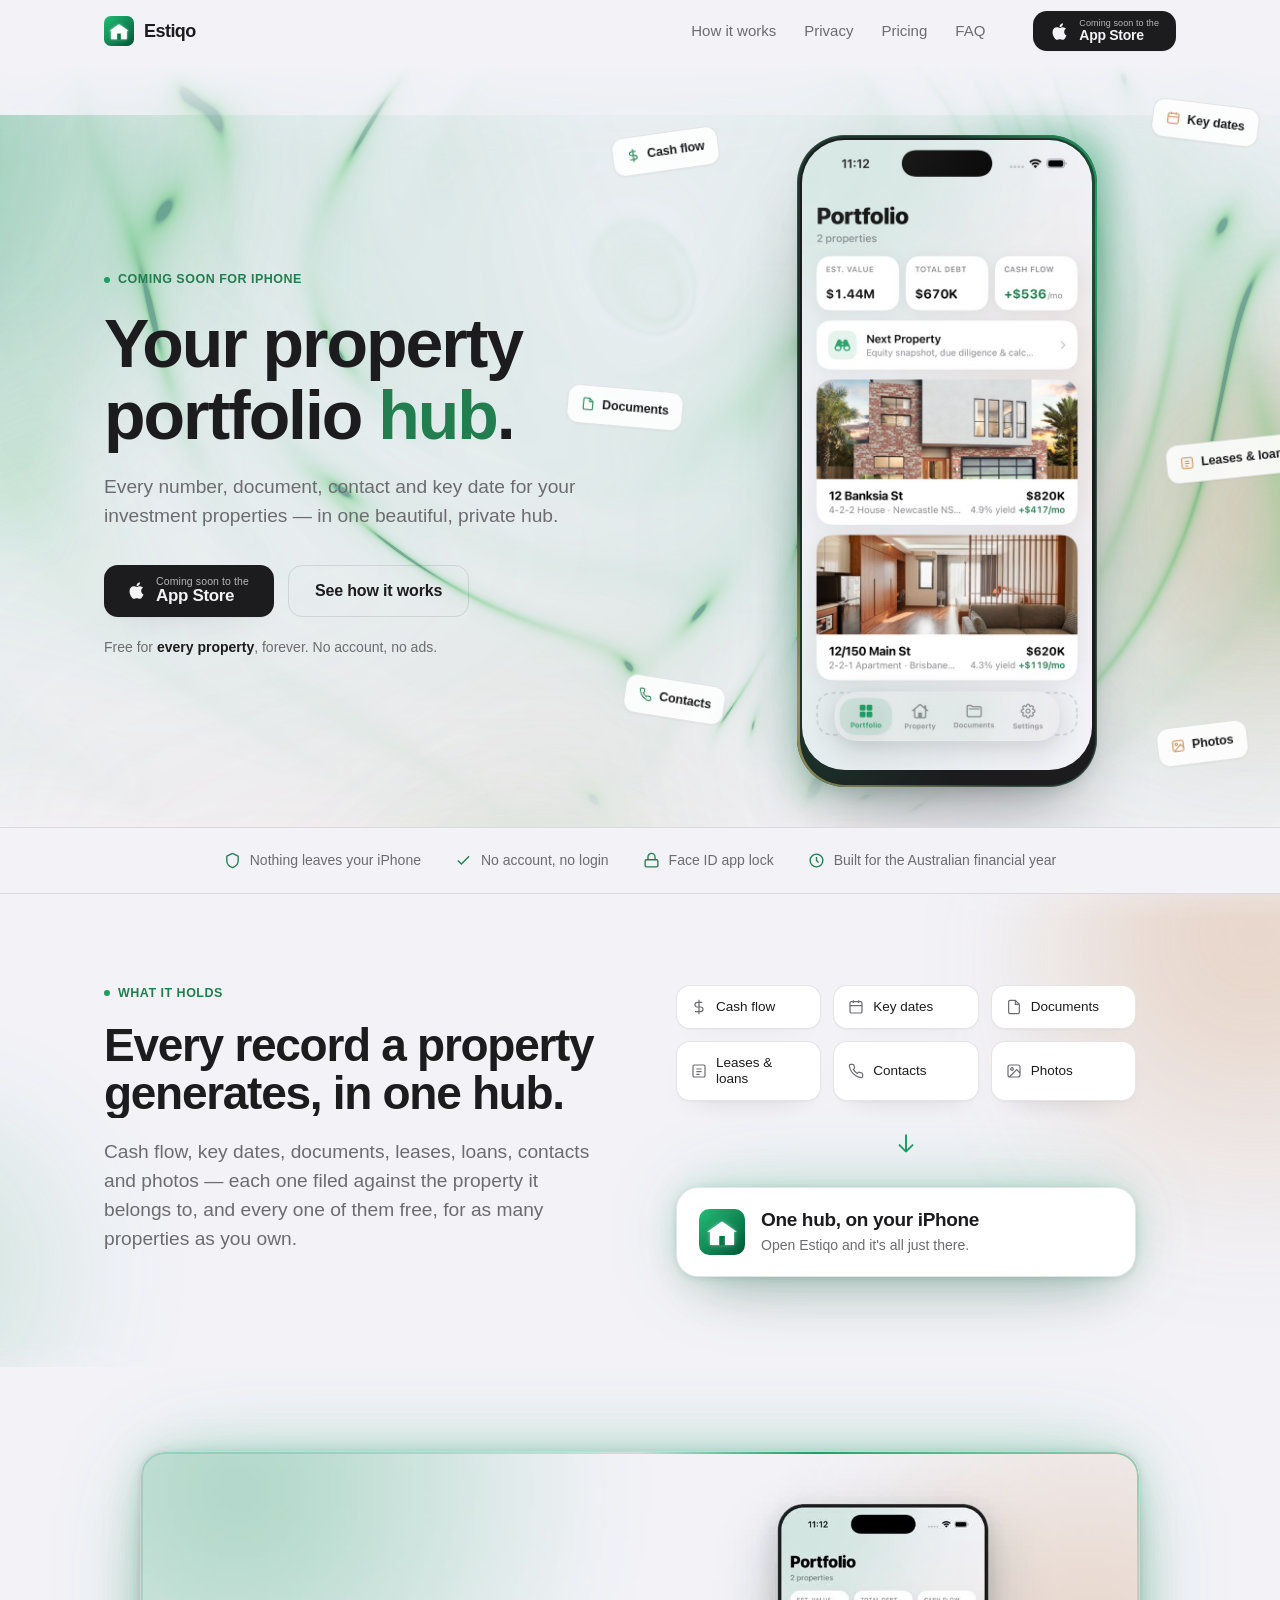
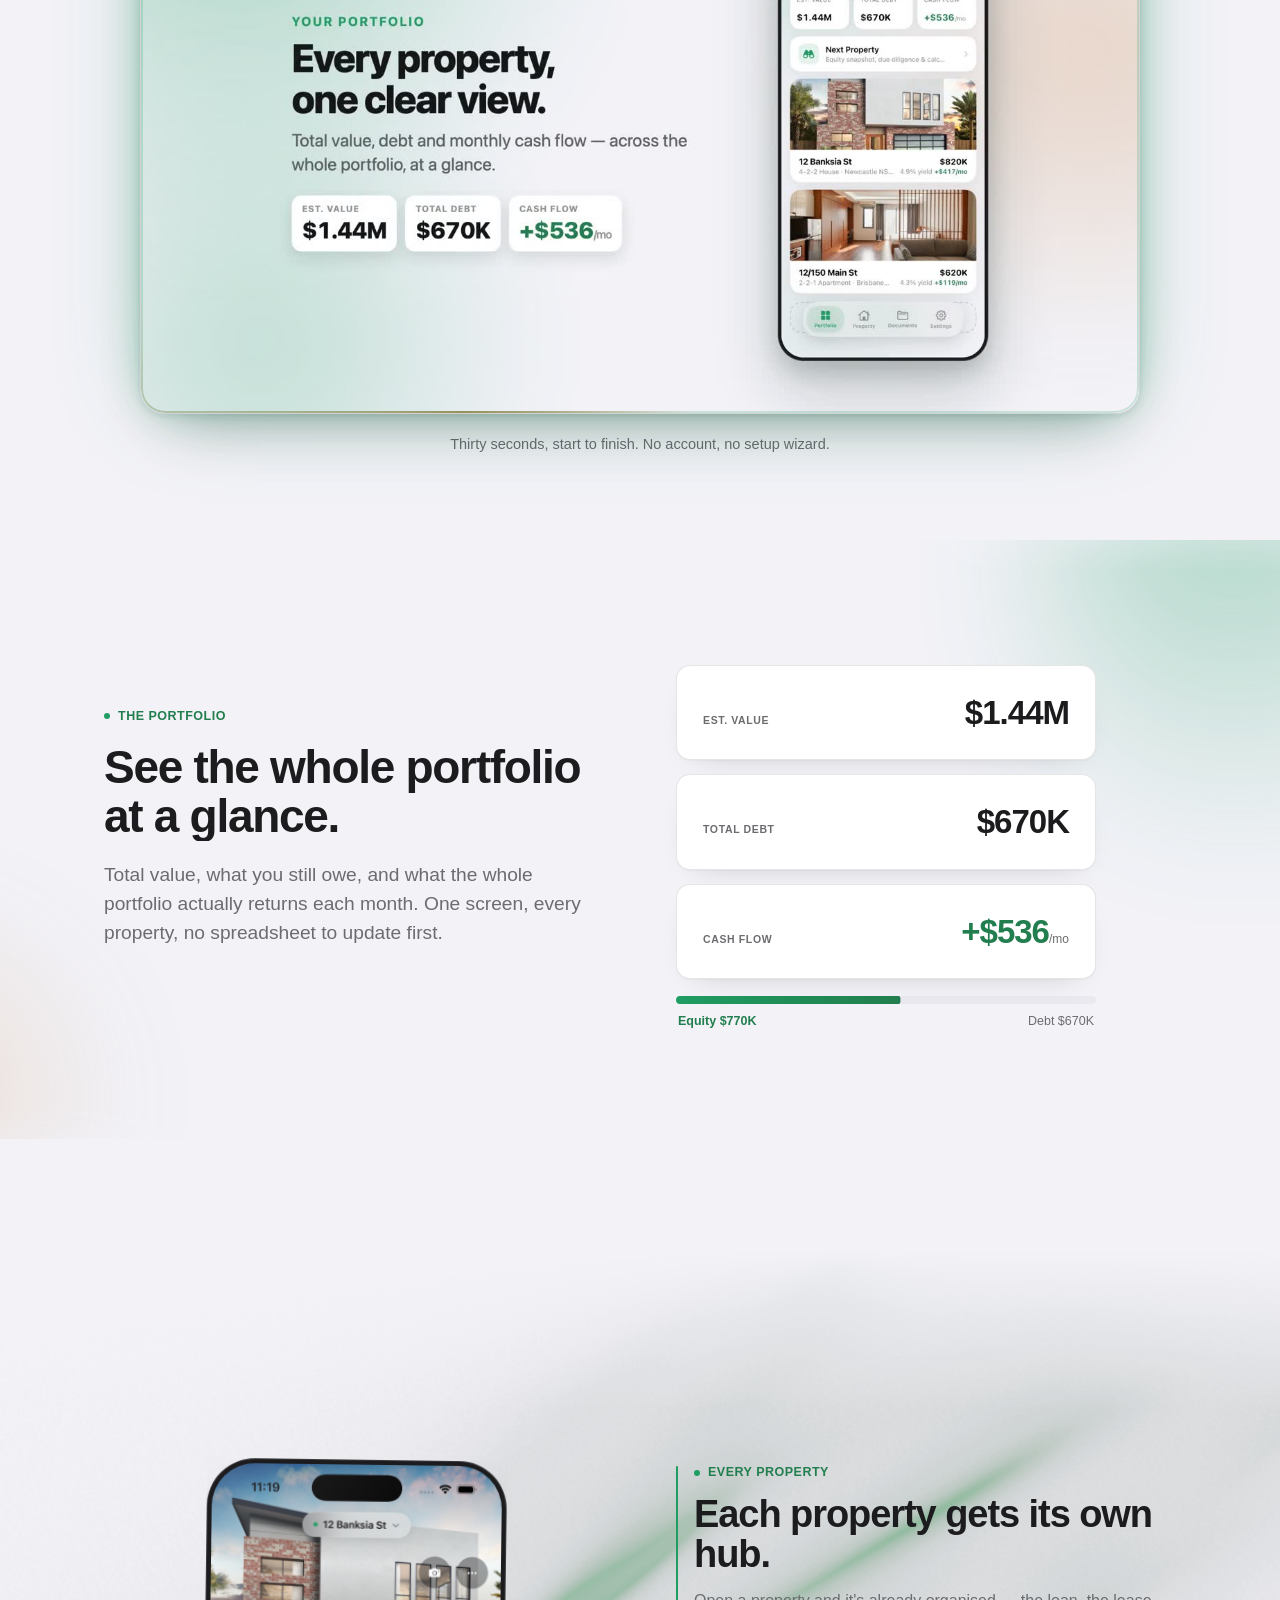
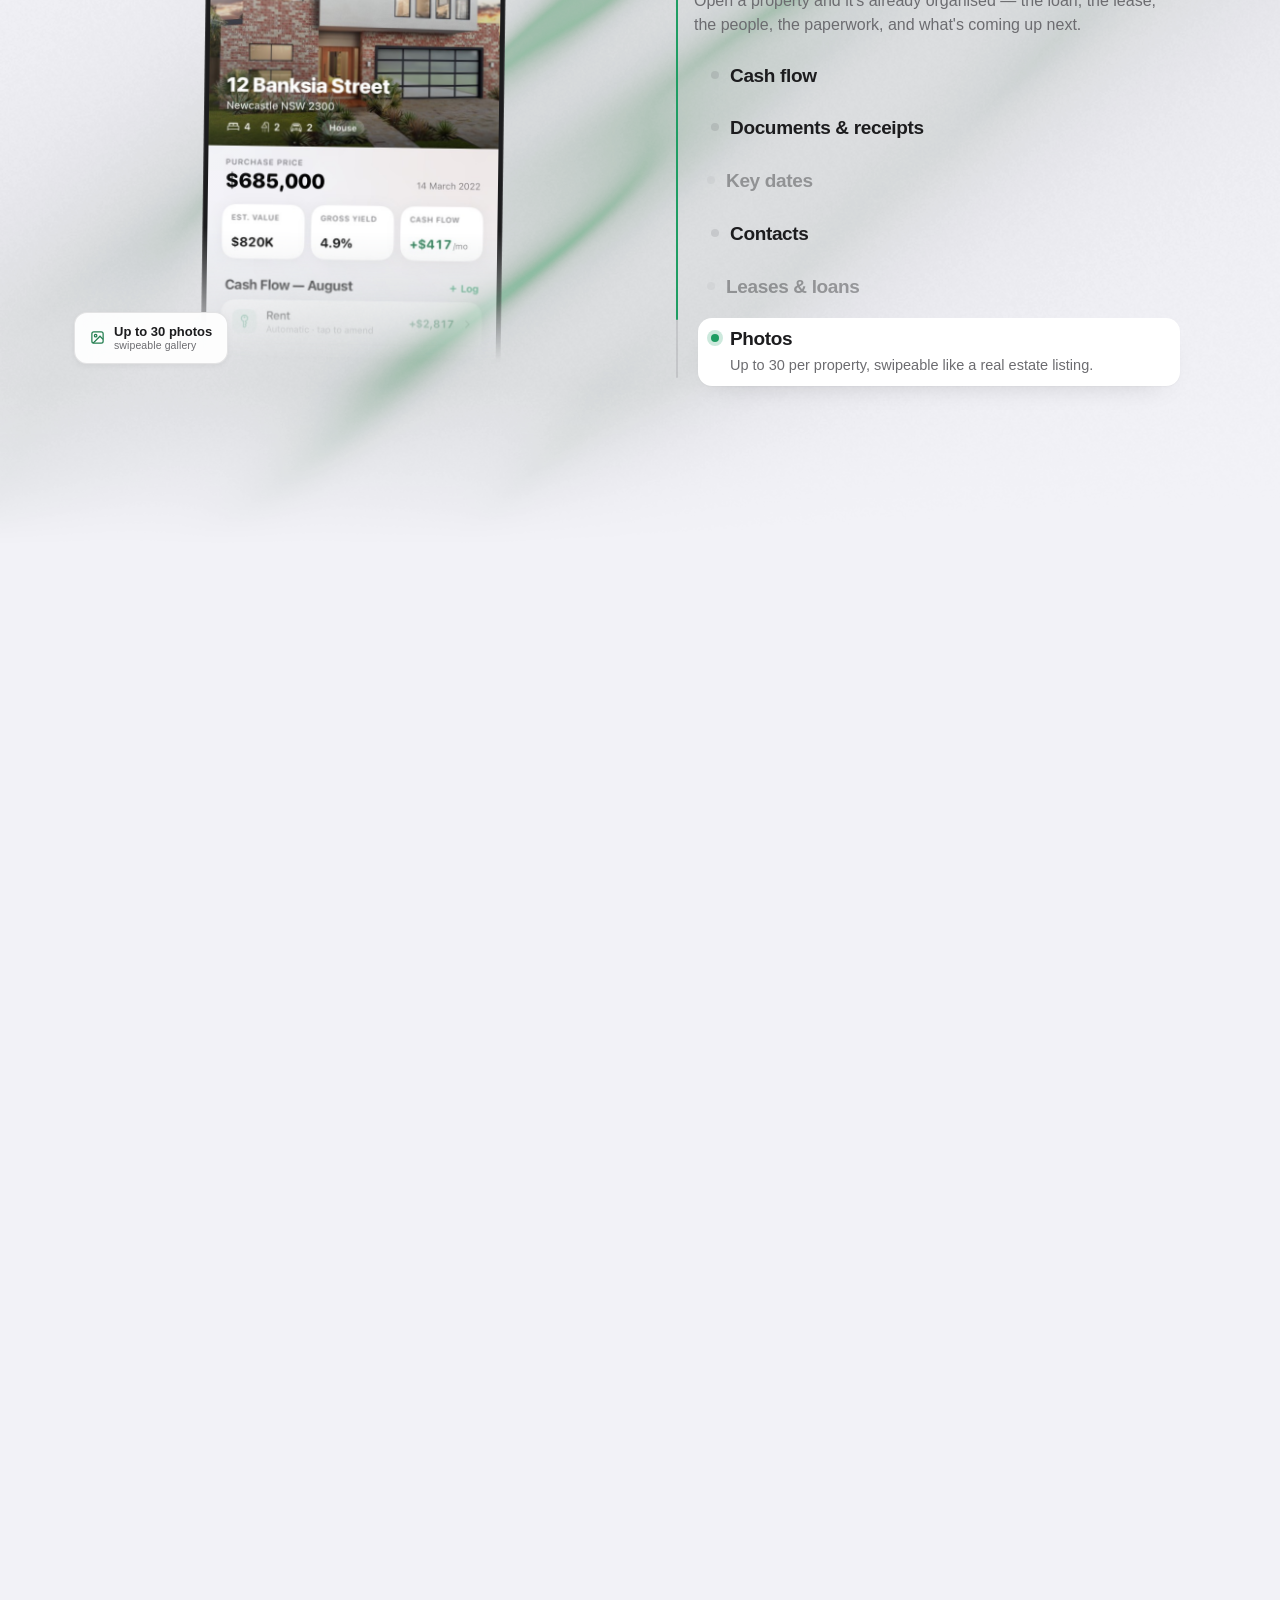
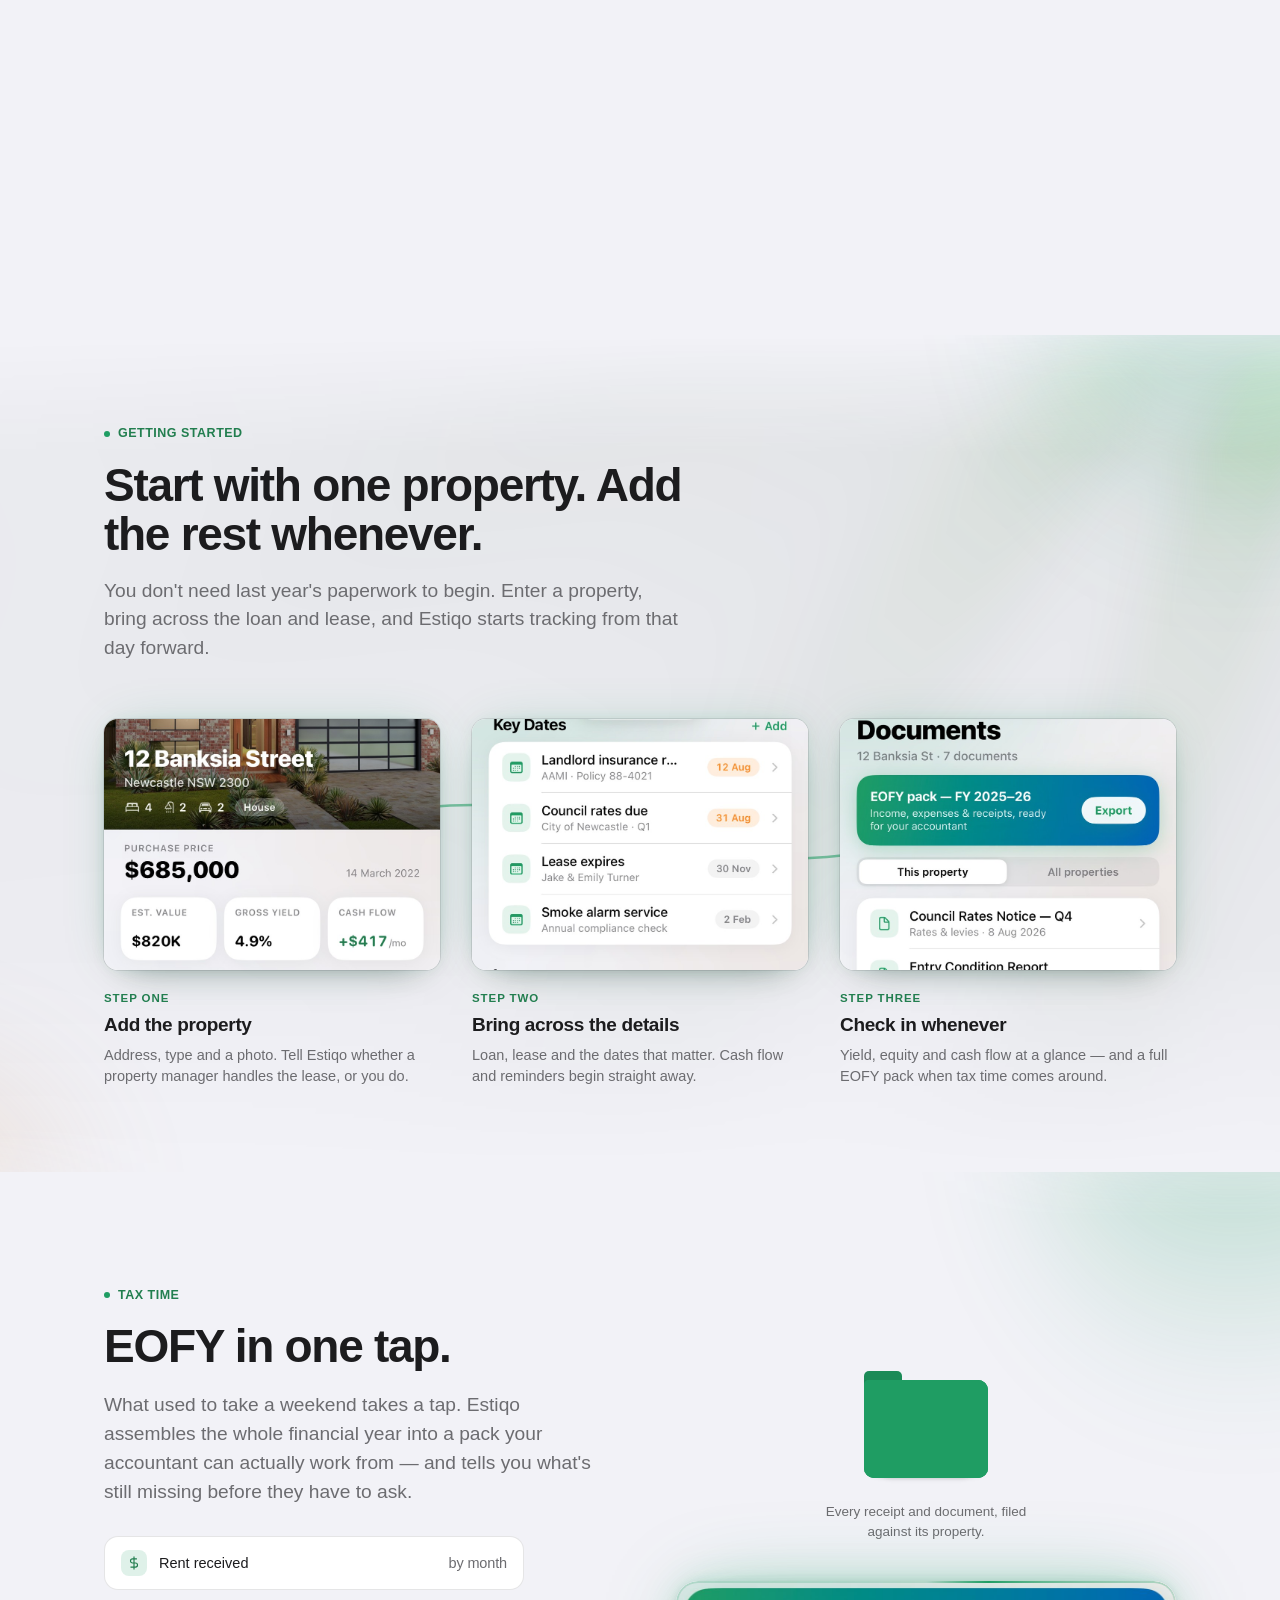
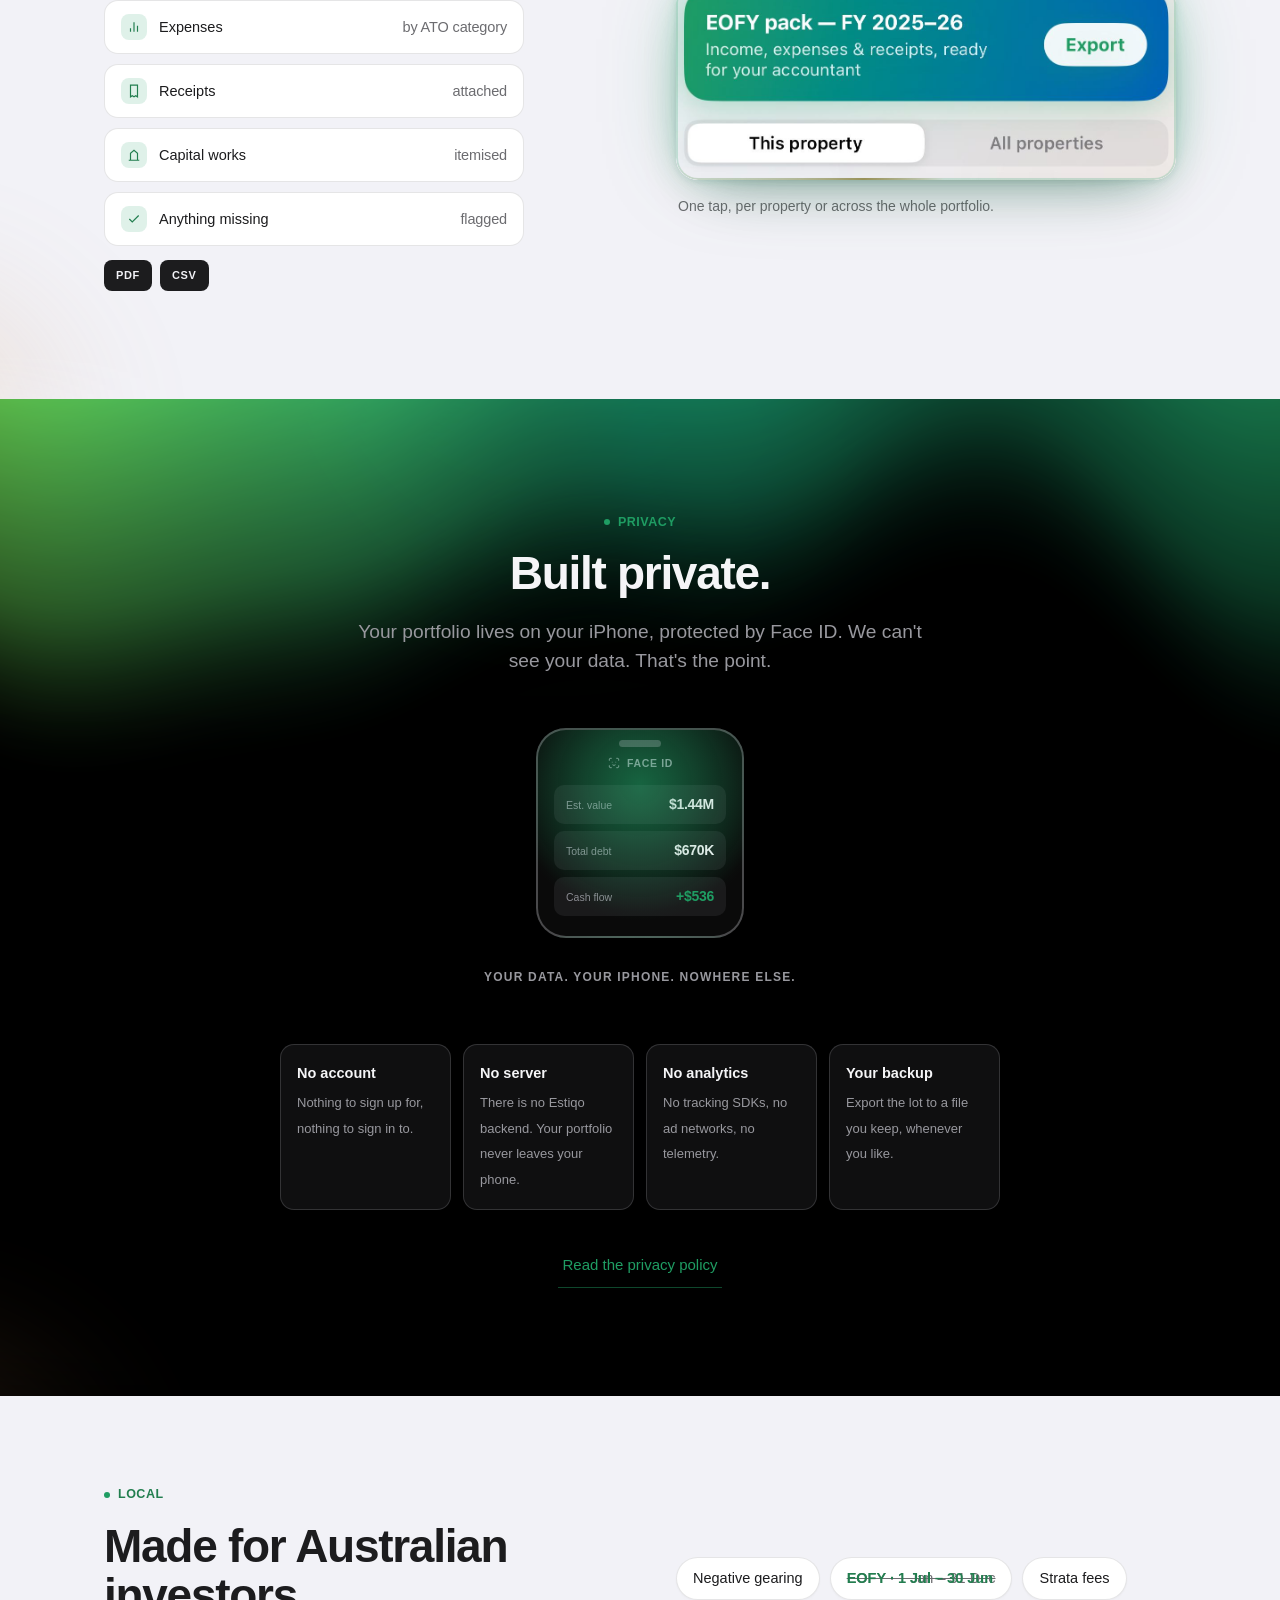
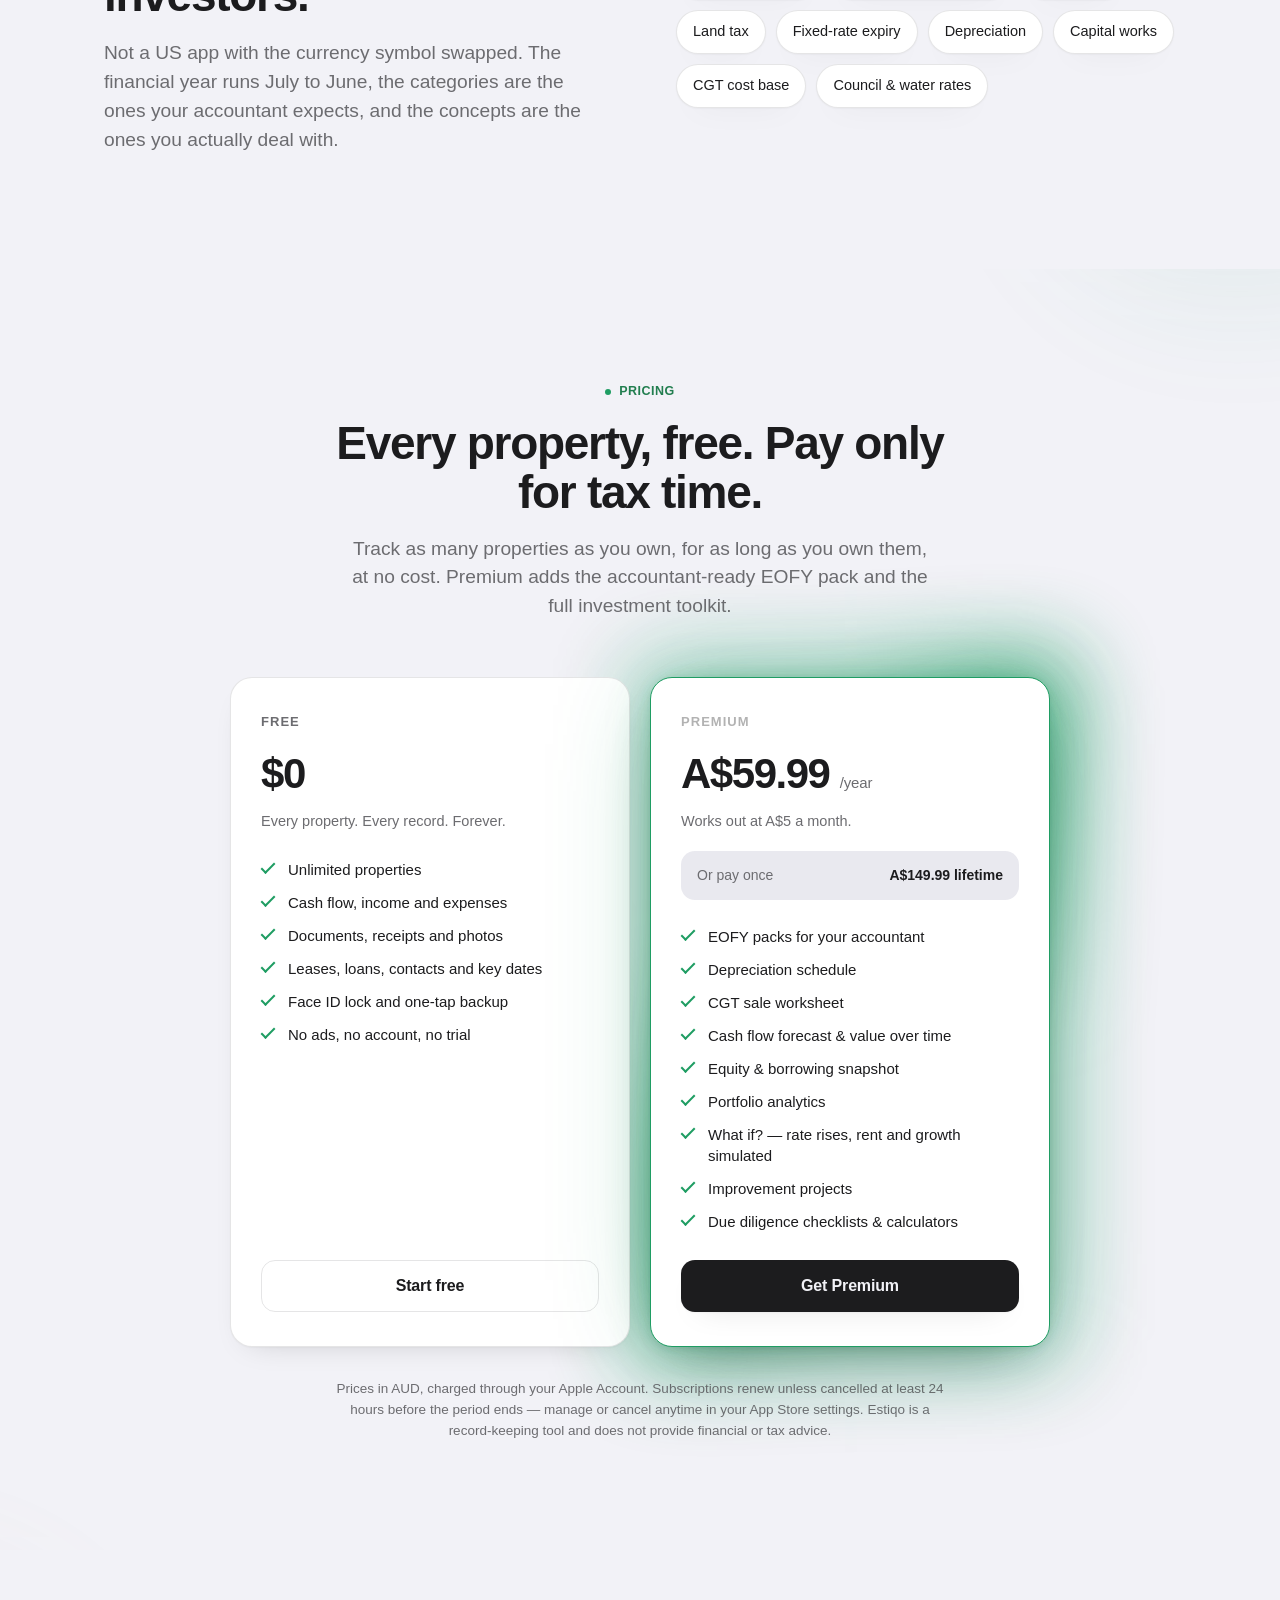
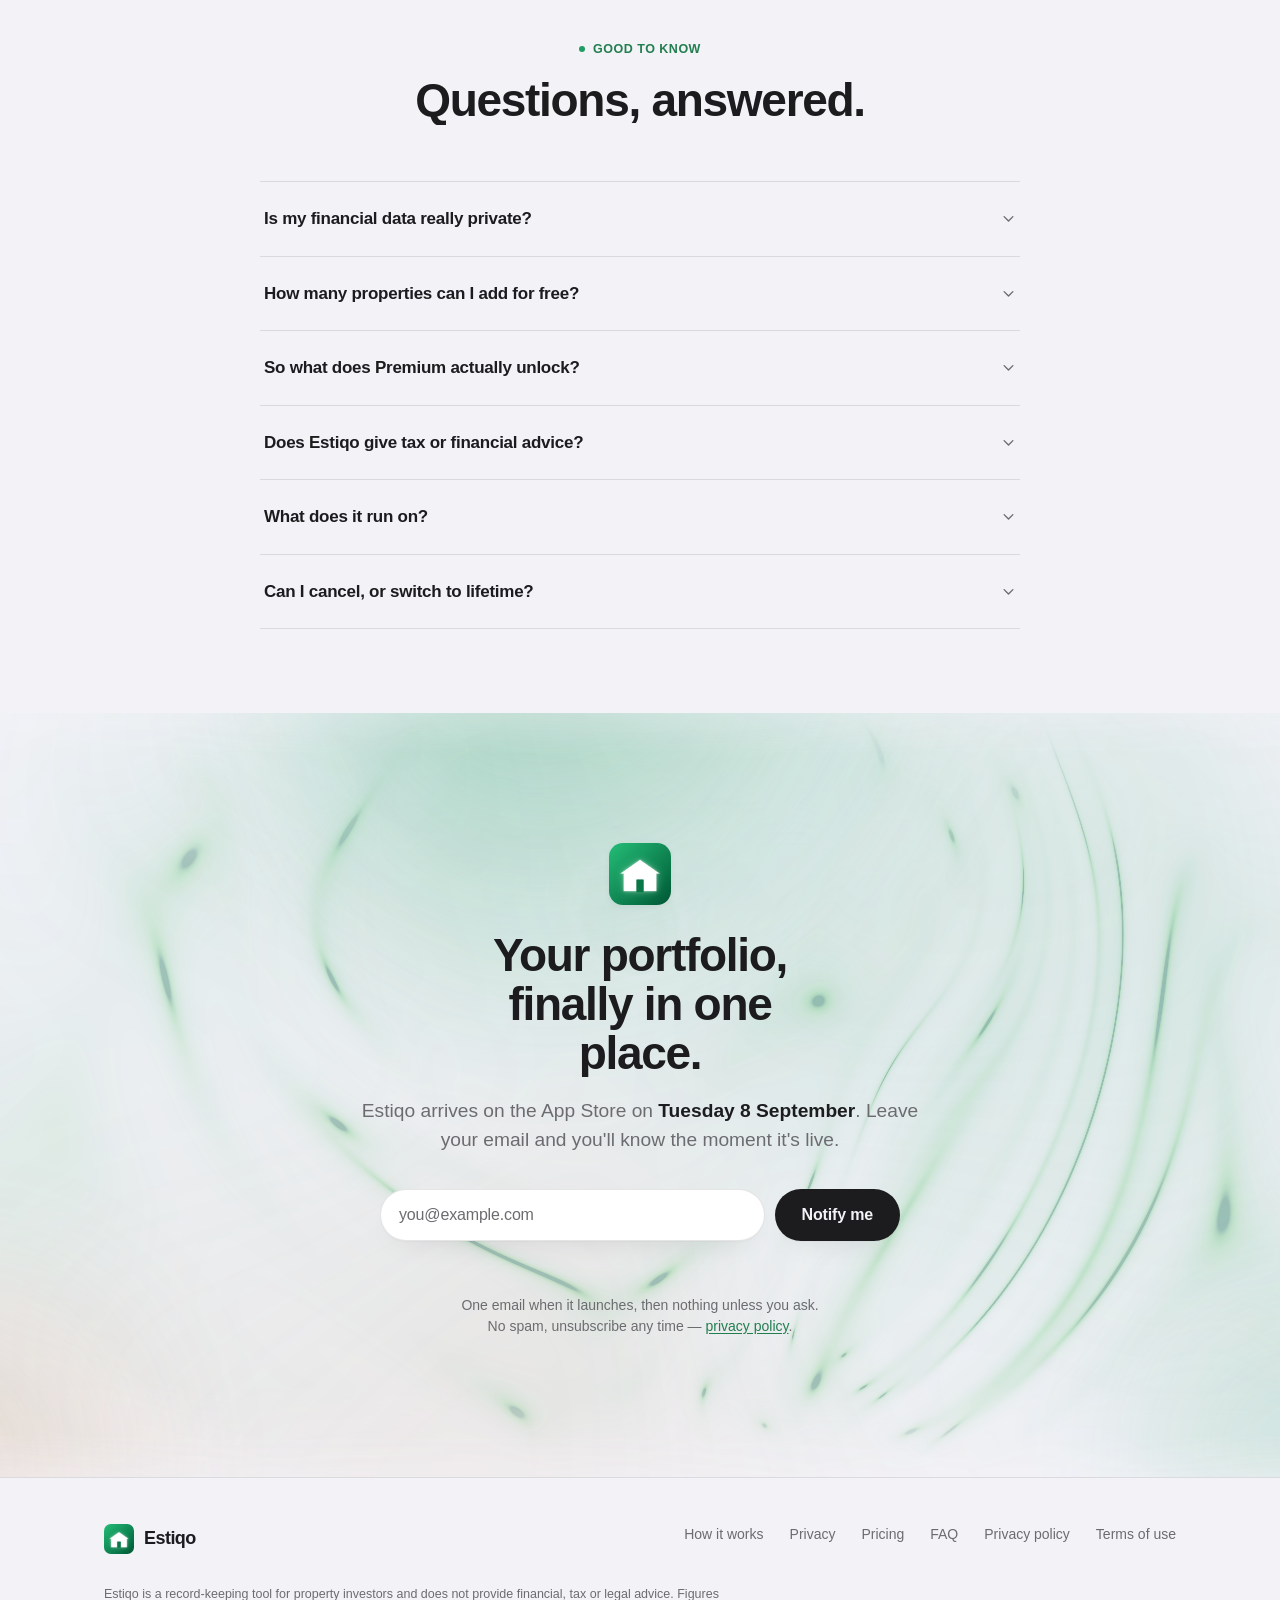
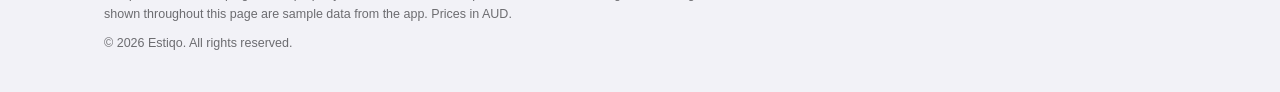
==== commit c644a9d3: "Open the landing page at the top after a reload Refreshing anywhere down the page dropped you back i" ====
--- a/index.html
+++ b/index.html
@@ -66,8 +66,36 @@
 
 <!-- Sets `.js` before first paint so reveal styles apply without a flash of
      already-visible content. Its absence is the signal to the stylesheet
-     that JS is unavailable, in which case nothing is ever hidden. -->
-<script>document.documentElement.classList.add("js");</script>
+     that JS is unavailable, in which case nothing is ever hidden.
+
+     Also turns off the browser's scroll restoration. Reloading a normal
+     page and landing where you left off is helpful; reloading THIS one
+     was not. The page is 12,000px of scroll-scrubbed scenes whose height
+     settles only after web fonts, lazy images and the 420vh pinned stage
+     have all resolved — so the position restored against the old layout
+     no longer pointed at the same place, and a refresh dropped you into
+     the middle of the hero with the headline cut in half. A landing page
+     should open on its opening line.
+
+     `manual` only disables *history* restoration; a real fragment link
+     (estiqo.com.au/#pricing) is unaffected and still jumps to its
+     section, which is why there is no scrollTo(0,0) here to fight it. -->
+<script>
+  document.documentElement.classList.add("js");
+  if ("scrollRestoration" in history) {
+    /* Scoped to reloads. Suppressing restoration outright would also stop
+       the back button returning you to where you were when you left for
+       the privacy policy or terms, which is behaviour worth keeping. When
+       the navigation type can't be read, default to manual: opening at
+       the top is the safe wrong answer, landing mid-headline is not. */
+    var nav = (window.performance && performance.getEntriesByType)
+      ? performance.getEntriesByType("navigation")[0] : null;
+    var reloaded = nav
+      ? nav.type === "reload"
+      : !(performance.navigation && performance.navigation.type === 0);
+    history.scrollRestoration = reloaded ? "manual" : "auto";
+  }
+</script>
 
 <!-- The FAQ, machine-readable. The answers are already on the page verbatim —
      this only restates them where a search engine or an AI answer engine can
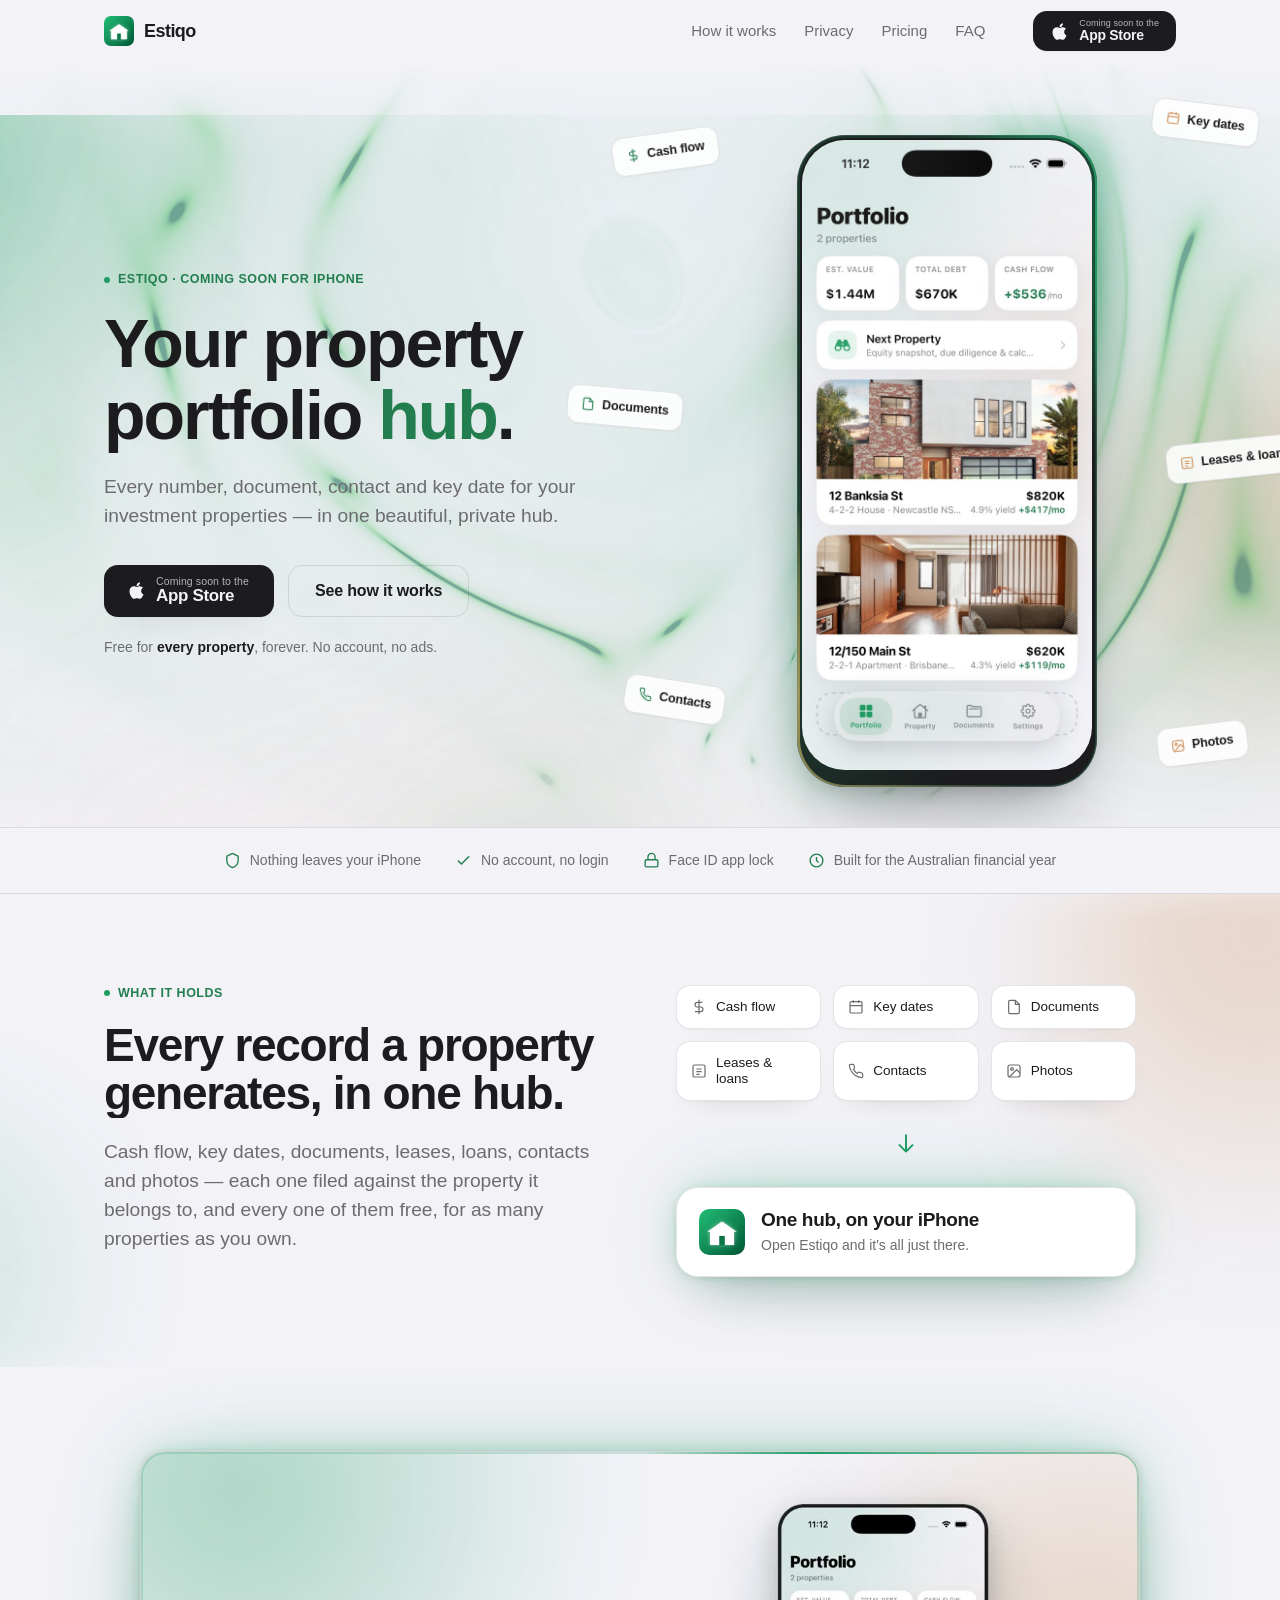
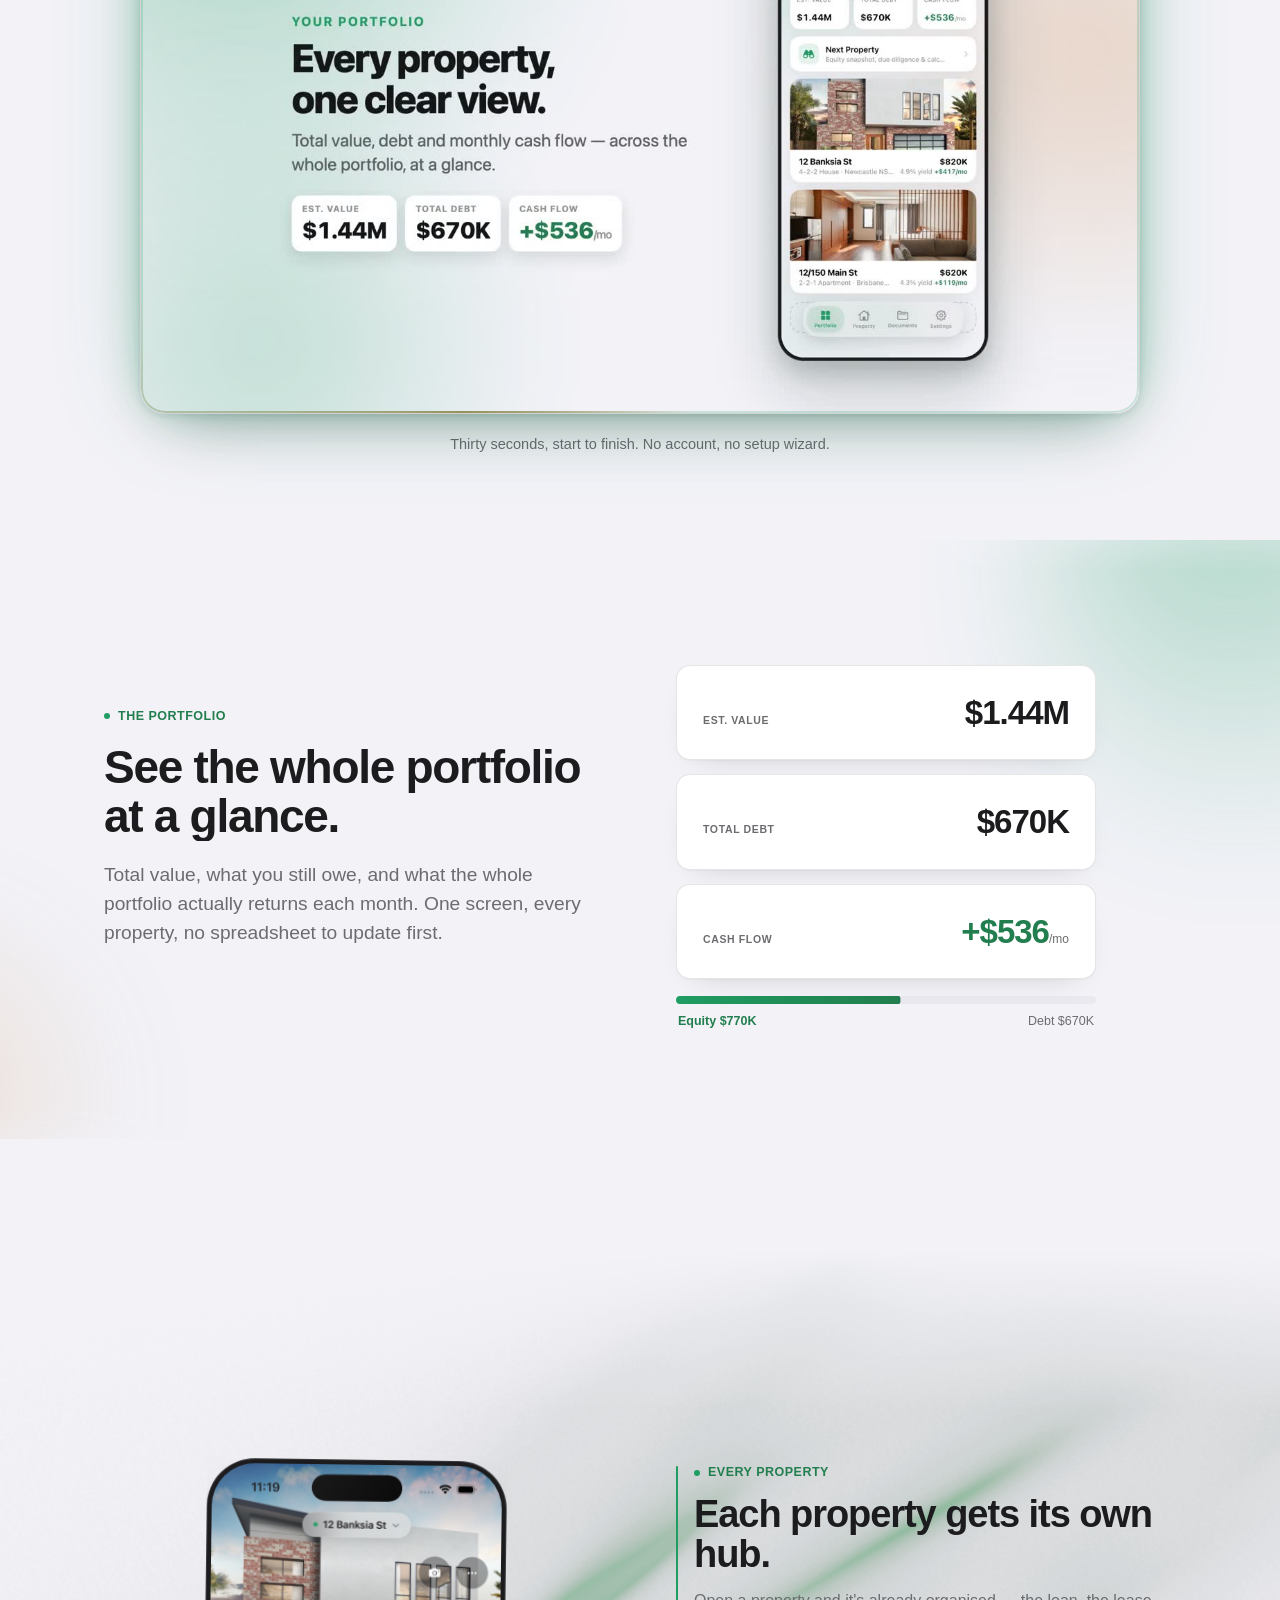
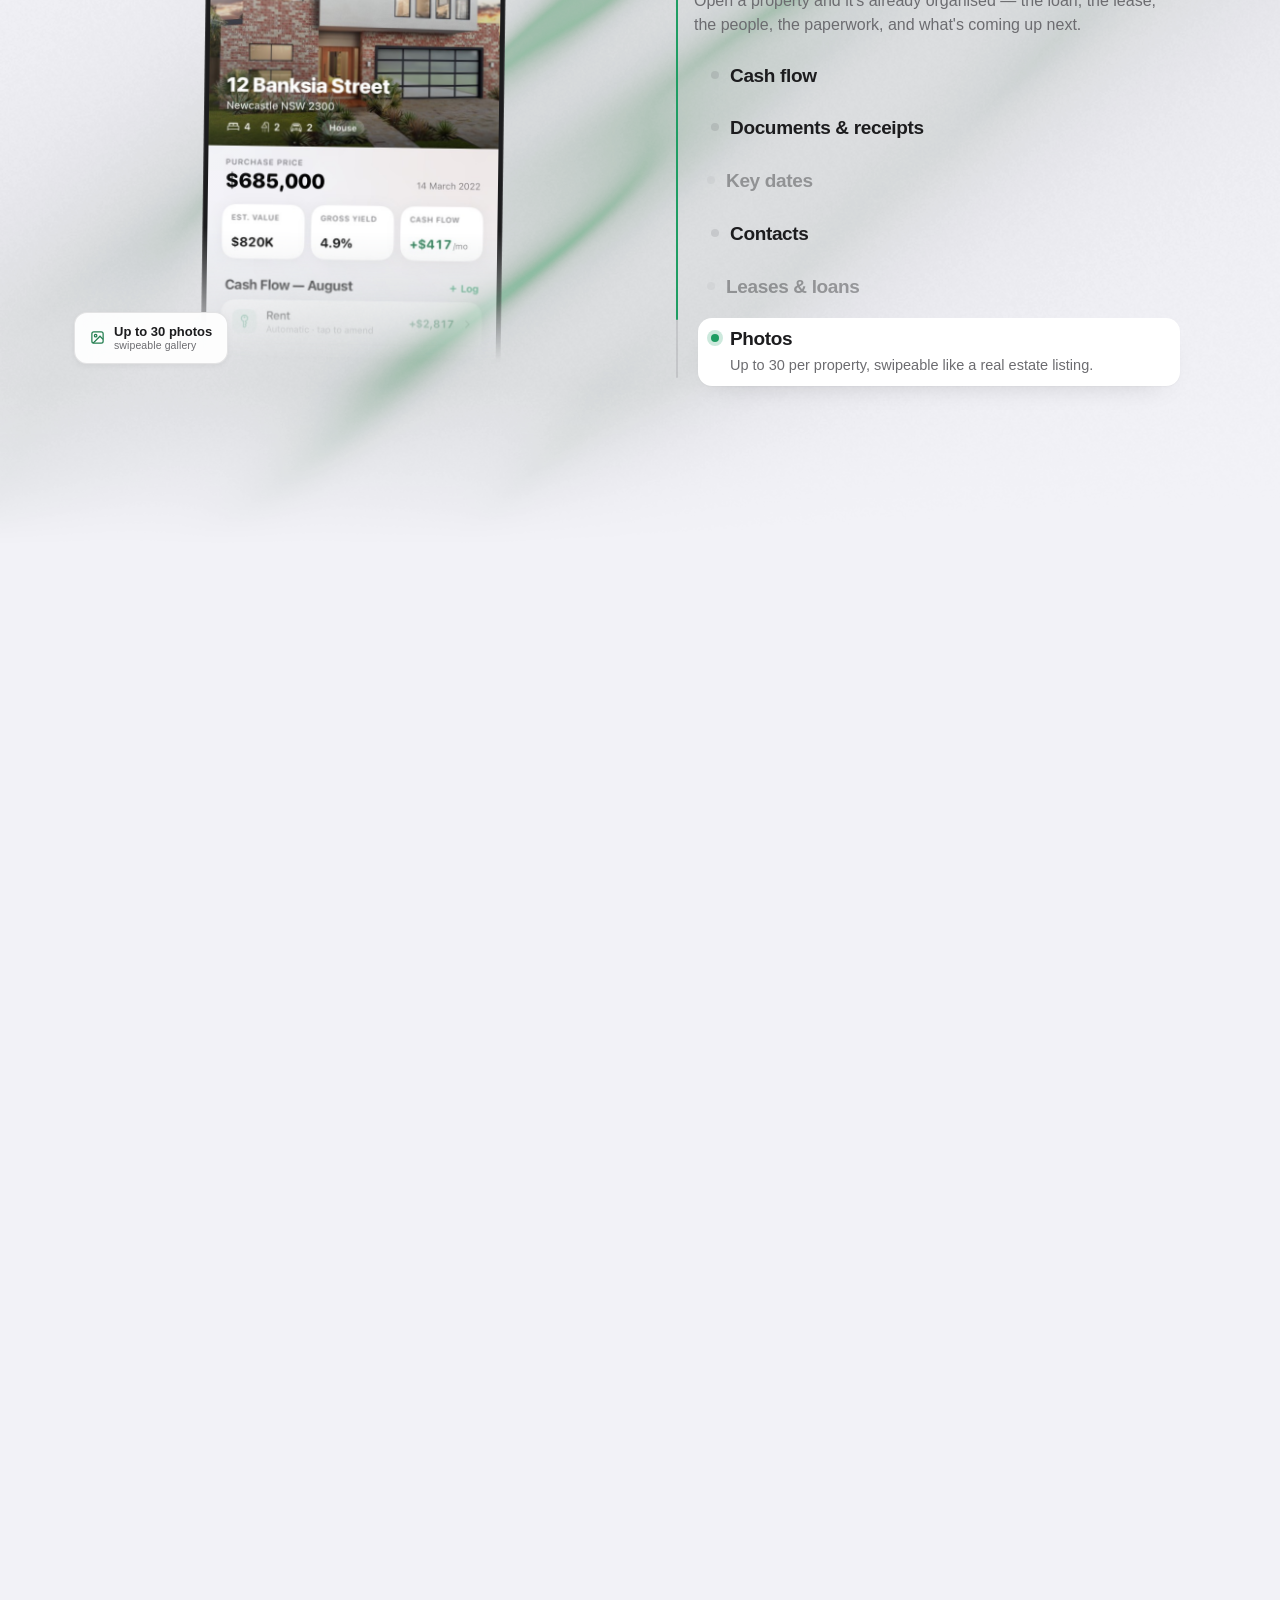
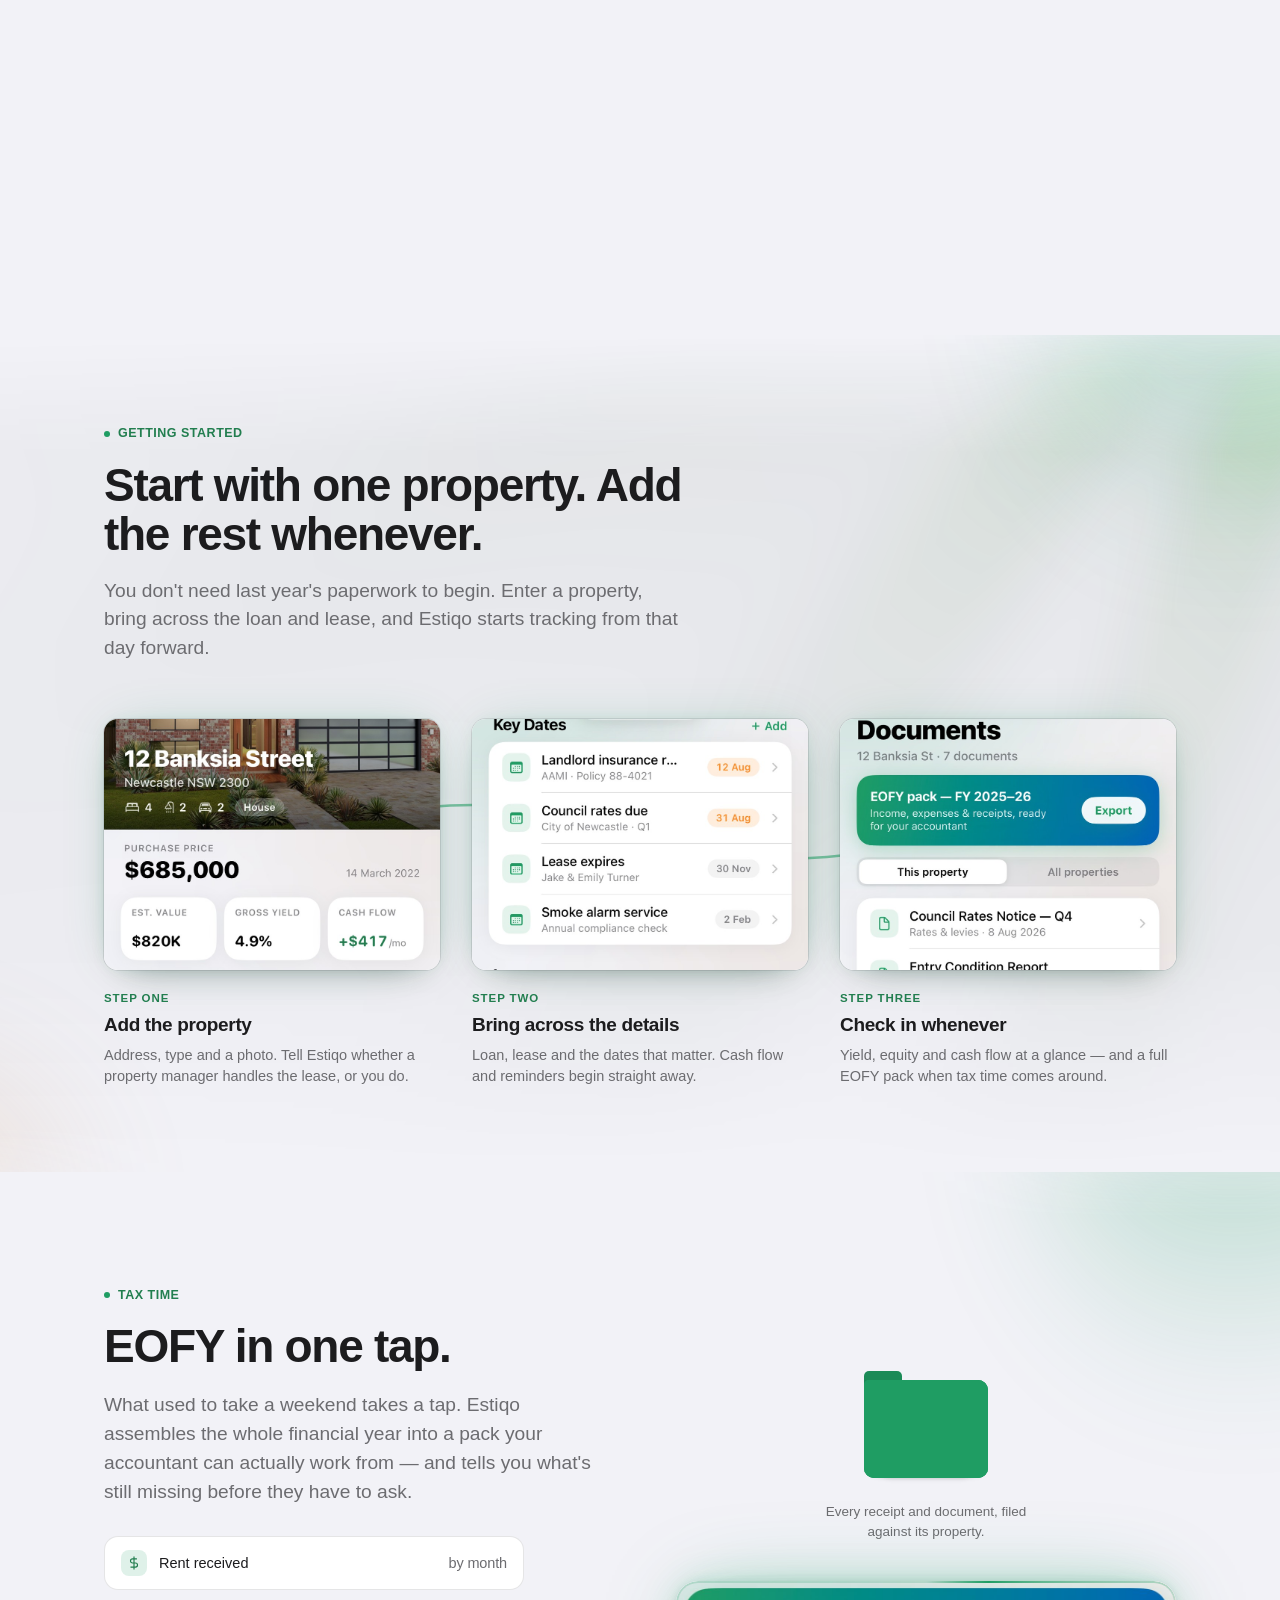
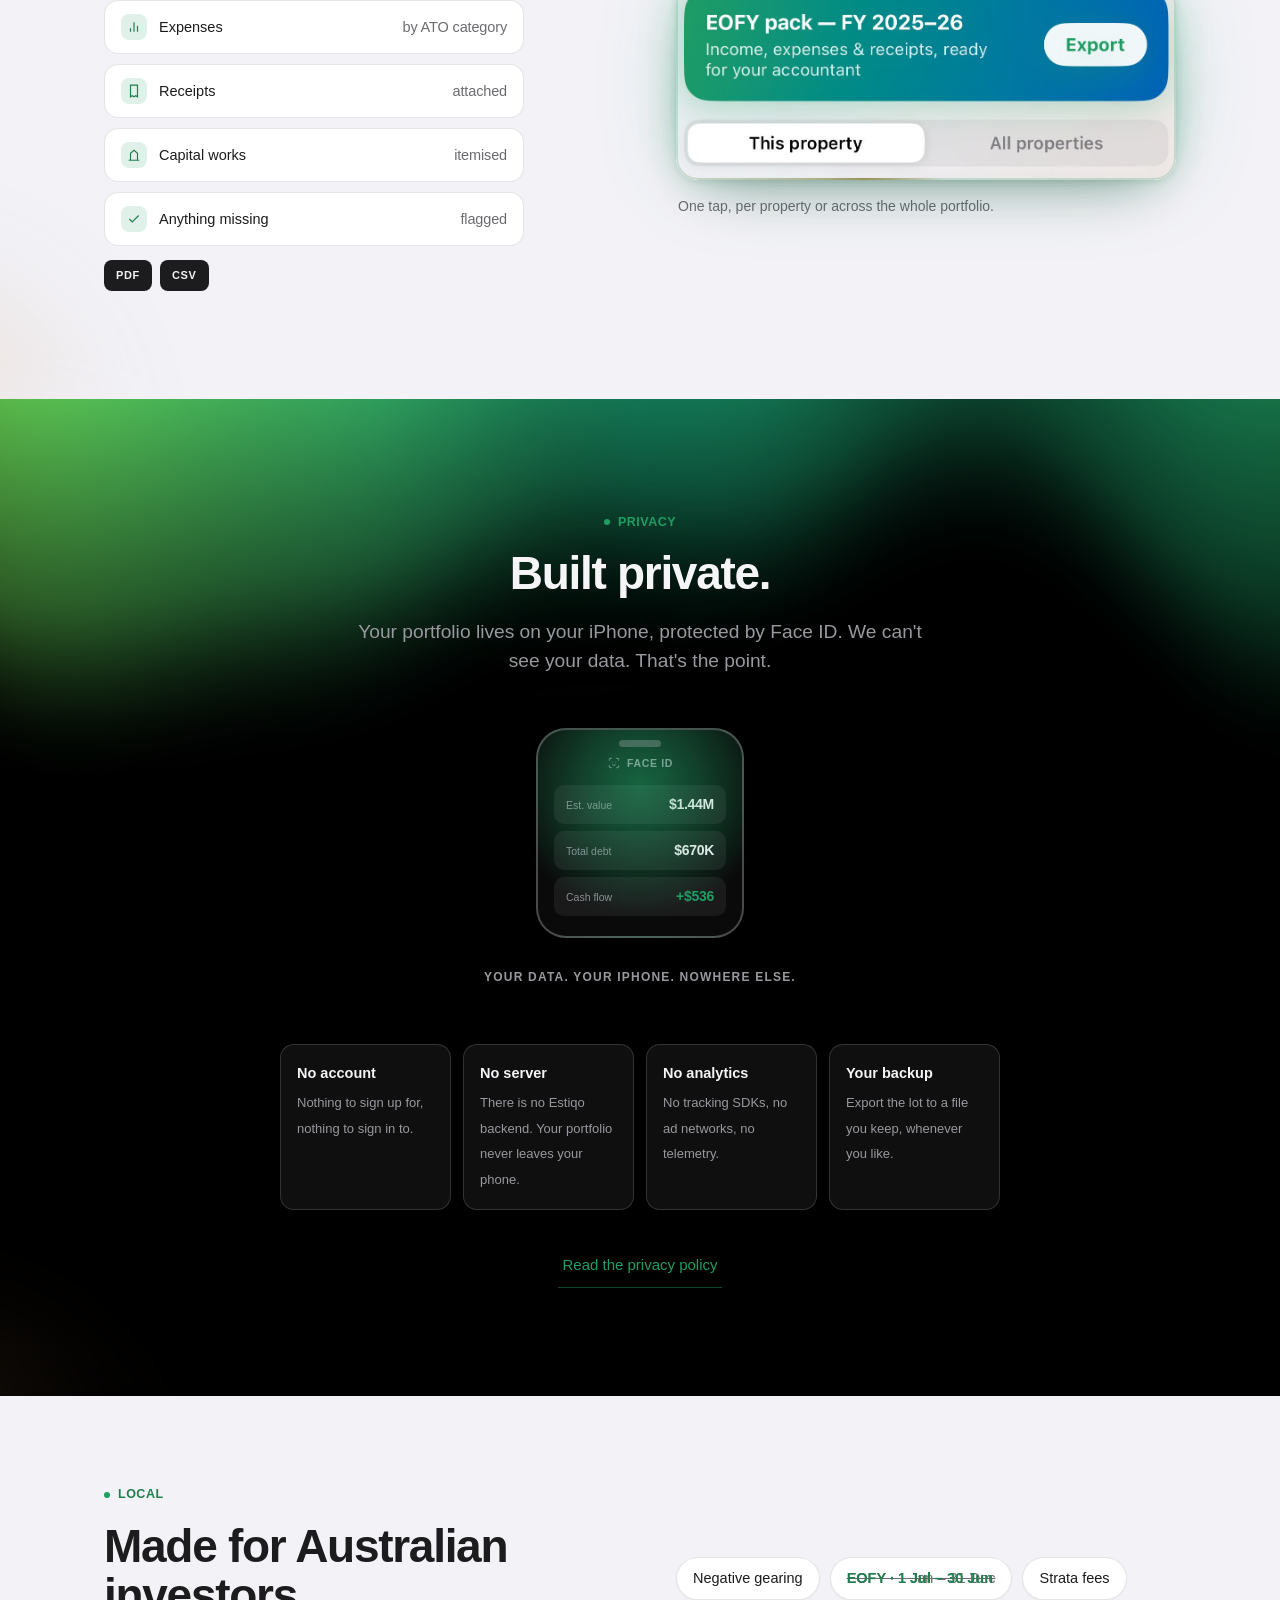
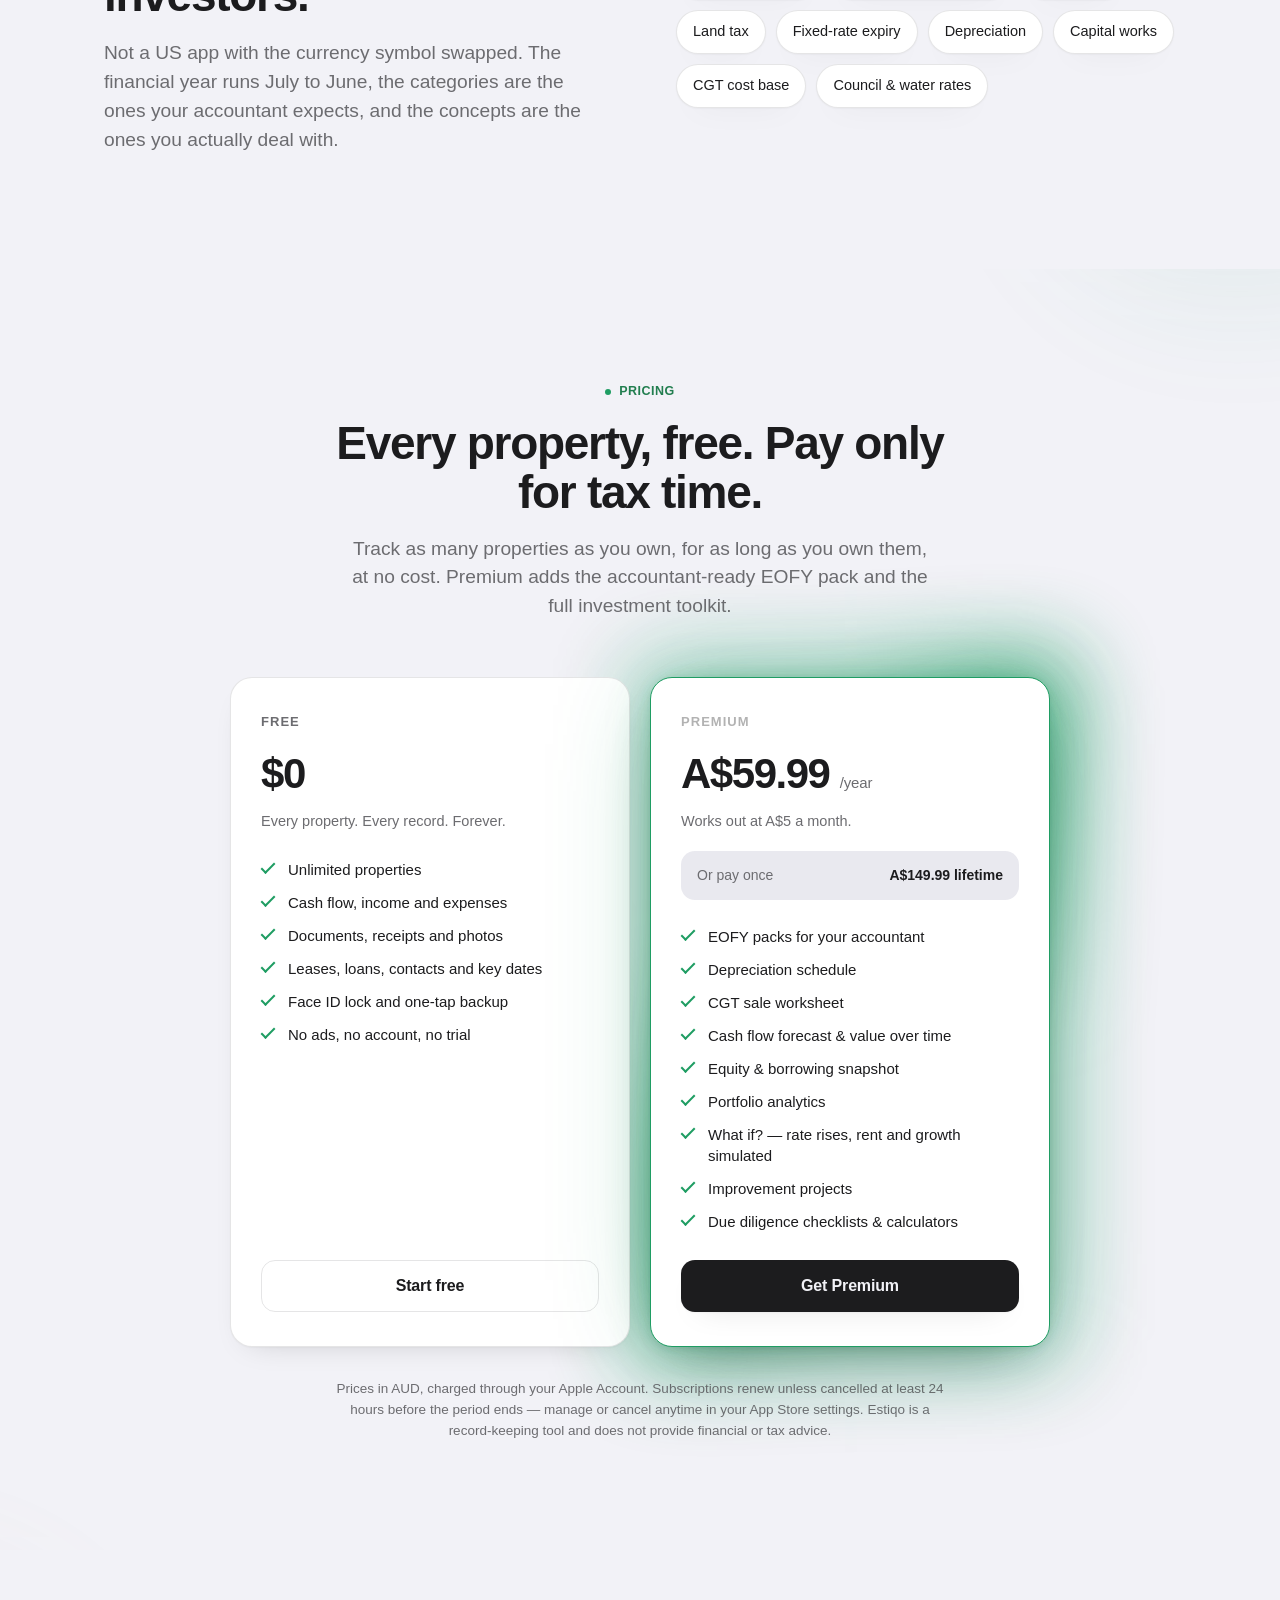
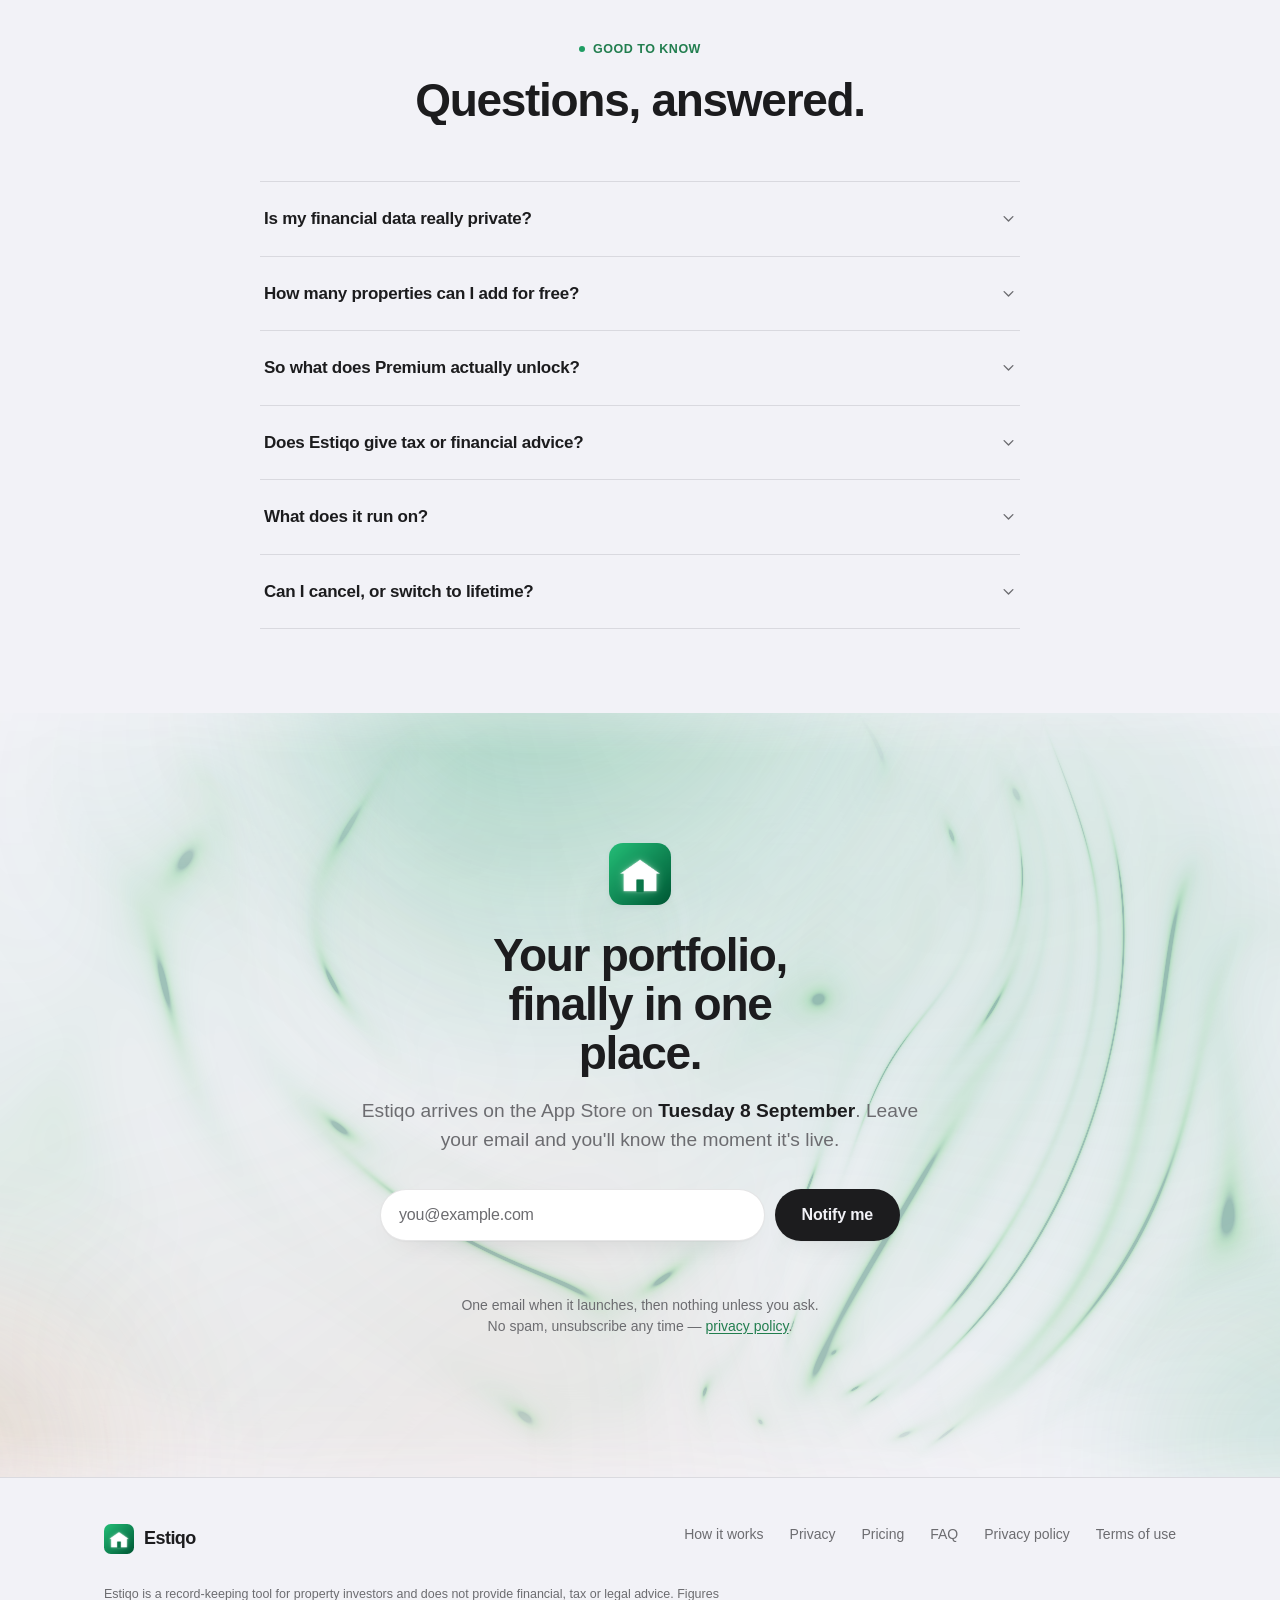
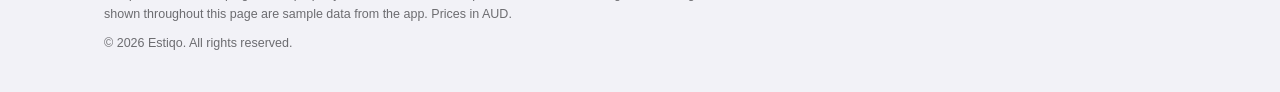
==== commit b9bd86f3: "Name the brand on the page, and claim the entity Two search fixes aimed at the same problem: `estiqo" ====
--- a/index.html
+++ b/index.html
@@ -57,6 +57,47 @@
     "url": "https://estiqo.com.au/",
     "email": "hello@estiqo.com.au"
   }
+}
+</script>
+
+<!-- Entity disambiguation, added 23 Aug 2026.
+     `estiqo.app` — an unrelated carpet-cleaning estimates SaaS — currently
+     owns the "estiqo" brand result, and Google's AI Overview already
+     describes this app correctly while linking to none of its own pages.
+     Both symptoms of the same gap: Google knows the *thing* and hasn't
+     connected it to this *site*. An explicit Organization node, with
+     `sameAs` naming every profile the brand controls, is how that link is
+     asserted rather than inferred.
+     ⚠️ `sameAs` is deliberately empty until the real profile URLs are
+     confirmed — a sameAs pointing at a handle that isn't ours, or a 404,
+     is worse than no sameAs at all, because Google fetches every one. -->
+<script type="application/ld+json">
+{
+  "@context": "https://schema.org",
+  "@graph": [
+    {
+      "@type": "Organization",
+      "@id": "https://estiqo.com.au/#organization",
+      "name": "Estiqo",
+      "url": "https://estiqo.com.au/",
+      "email": "hello@estiqo.com.au",
+      "logo": "https://estiqo.com.au/img/icon.png",
+      "description": "Estiqo is an Australian iPhone app for property investors — every number, document, contact and key date for a rental portfolio in one private hub, with an accountant-ready EOFY pack.",
+      "areaServed": {
+        "@type": "Country",
+        "name": "Australia"
+      },
+      "sameAs": []
+    },
+    {
+      "@type": "WebSite",
+      "@id": "https://estiqo.com.au/#website",
+      "url": "https://estiqo.com.au/",
+      "name": "Estiqo",
+      "inLanguage": "en-AU",
+      "publisher": { "@id": "https://estiqo.com.au/#organization" }
+    }
+  ]
 }
 </script>
 
@@ -221,7 +262,13 @@
 
   <div class="hero-grid">
     <div>
-      <p class="eyebrow reveal">Coming soon for iPhone</p>
+      <!-- The brand name belongs above the fold in real text, not only in
+           <title> and the nav logo. The H1 is deliberately left alone — its
+           words are individually animated by --wi index, and "Estiqo" doesn't
+           belong in a line that reads "Your property portfolio hub." The
+           eyebrow costs nothing visually and puts the word on the page.
+           On launch day this becomes "Estiqo · Now on the App Store". -->
+      <p class="eyebrow reveal">Estiqo · Coming soon for iPhone</p>
       <h1><span class="w" style="--wi:0">Your</span> <span class="w" style="--wi:1">property</span><br><span class="w" style="--wi:2">portfolio</span> <span class="w" style="--wi:3"><span class="accent shiny-text">hub</span>.</span></h1>
       <p class="lede reveal" style="--i:2">Every number, document, contact and key date for your investment properties — in one beautiful, private hub.</p>
 
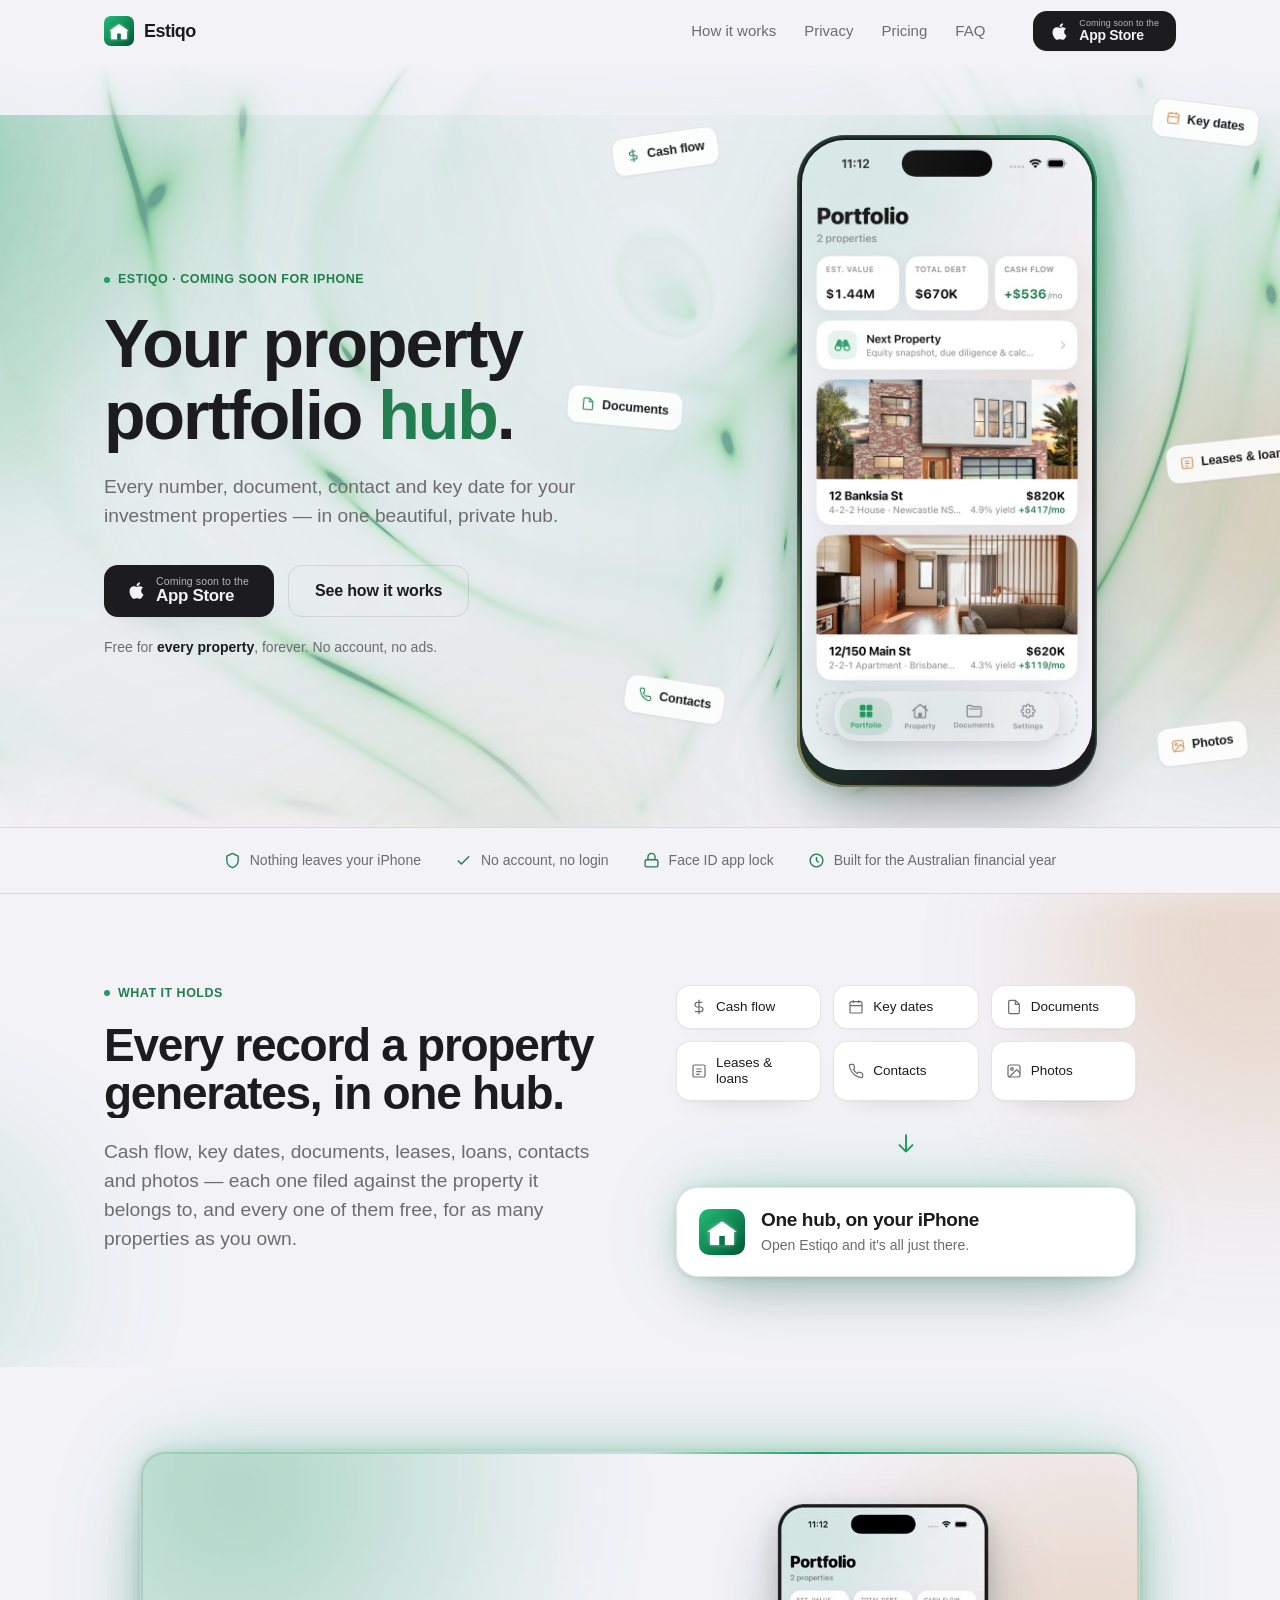
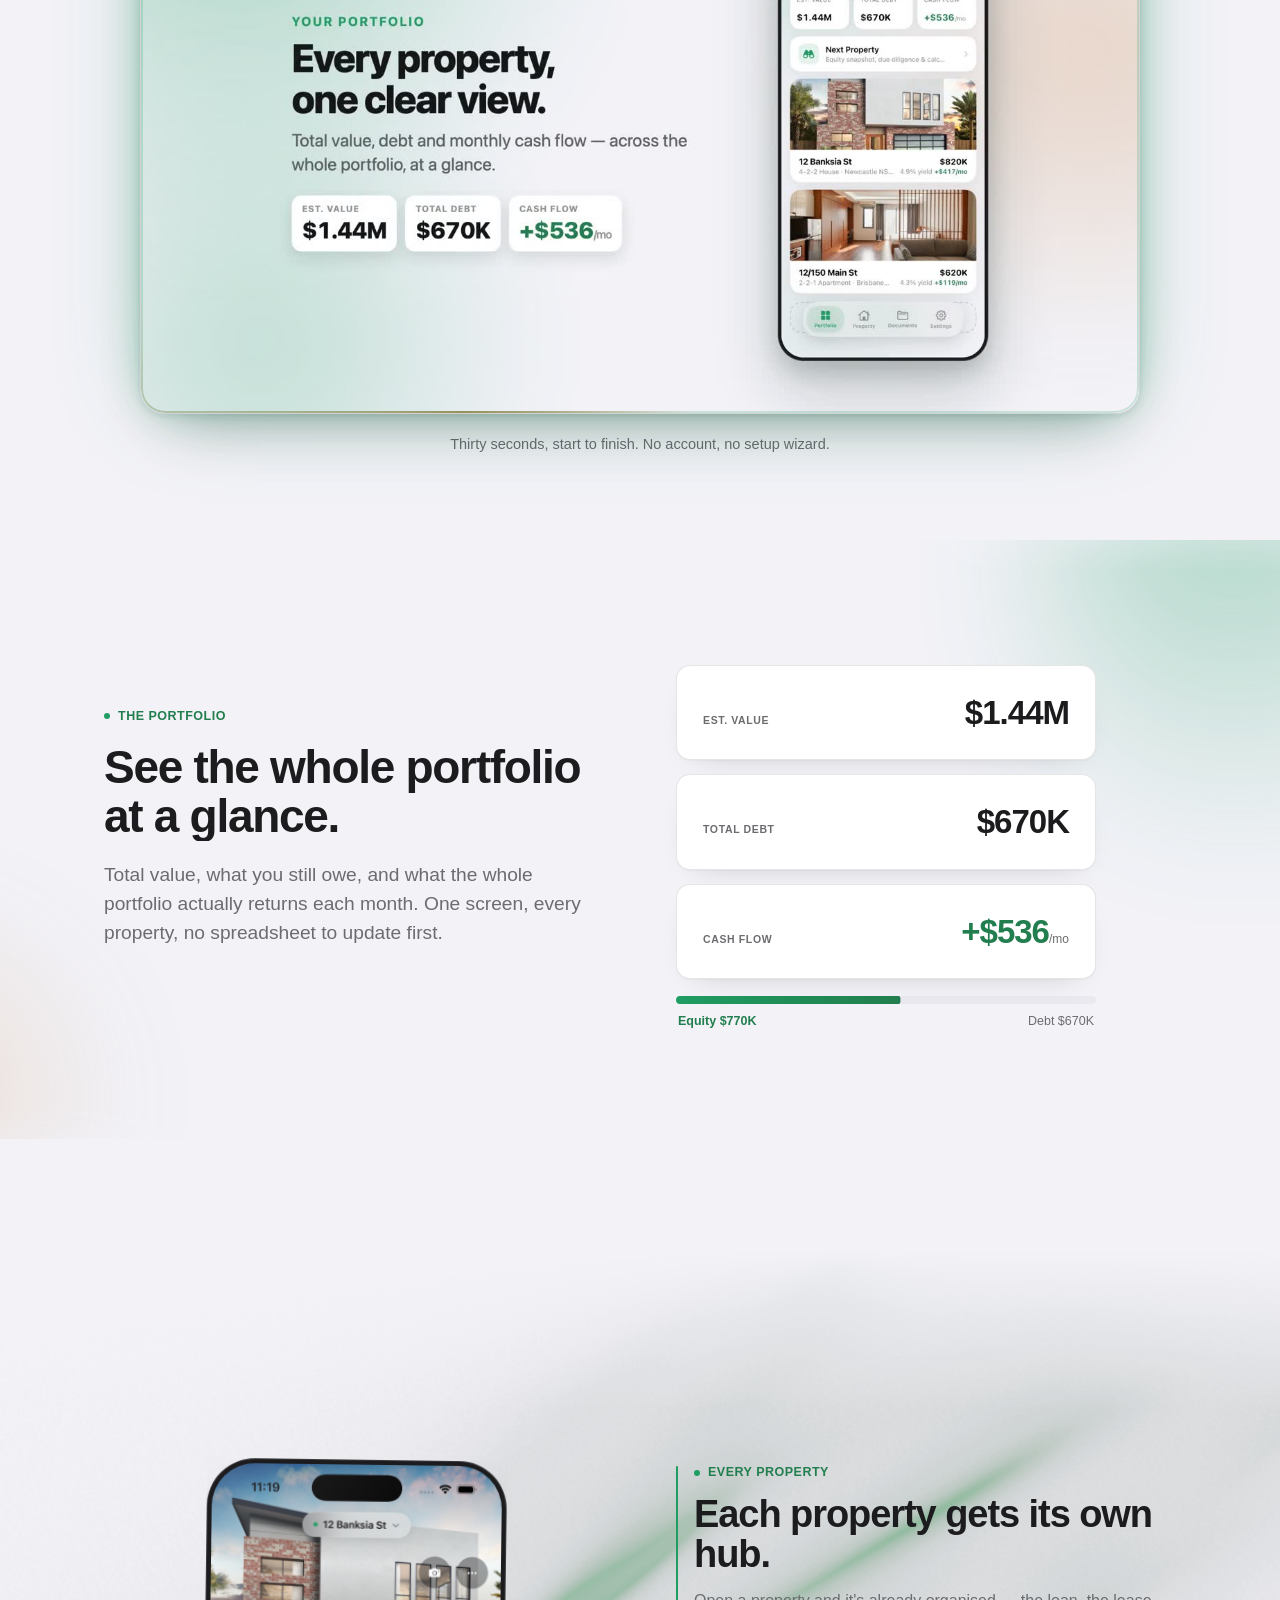
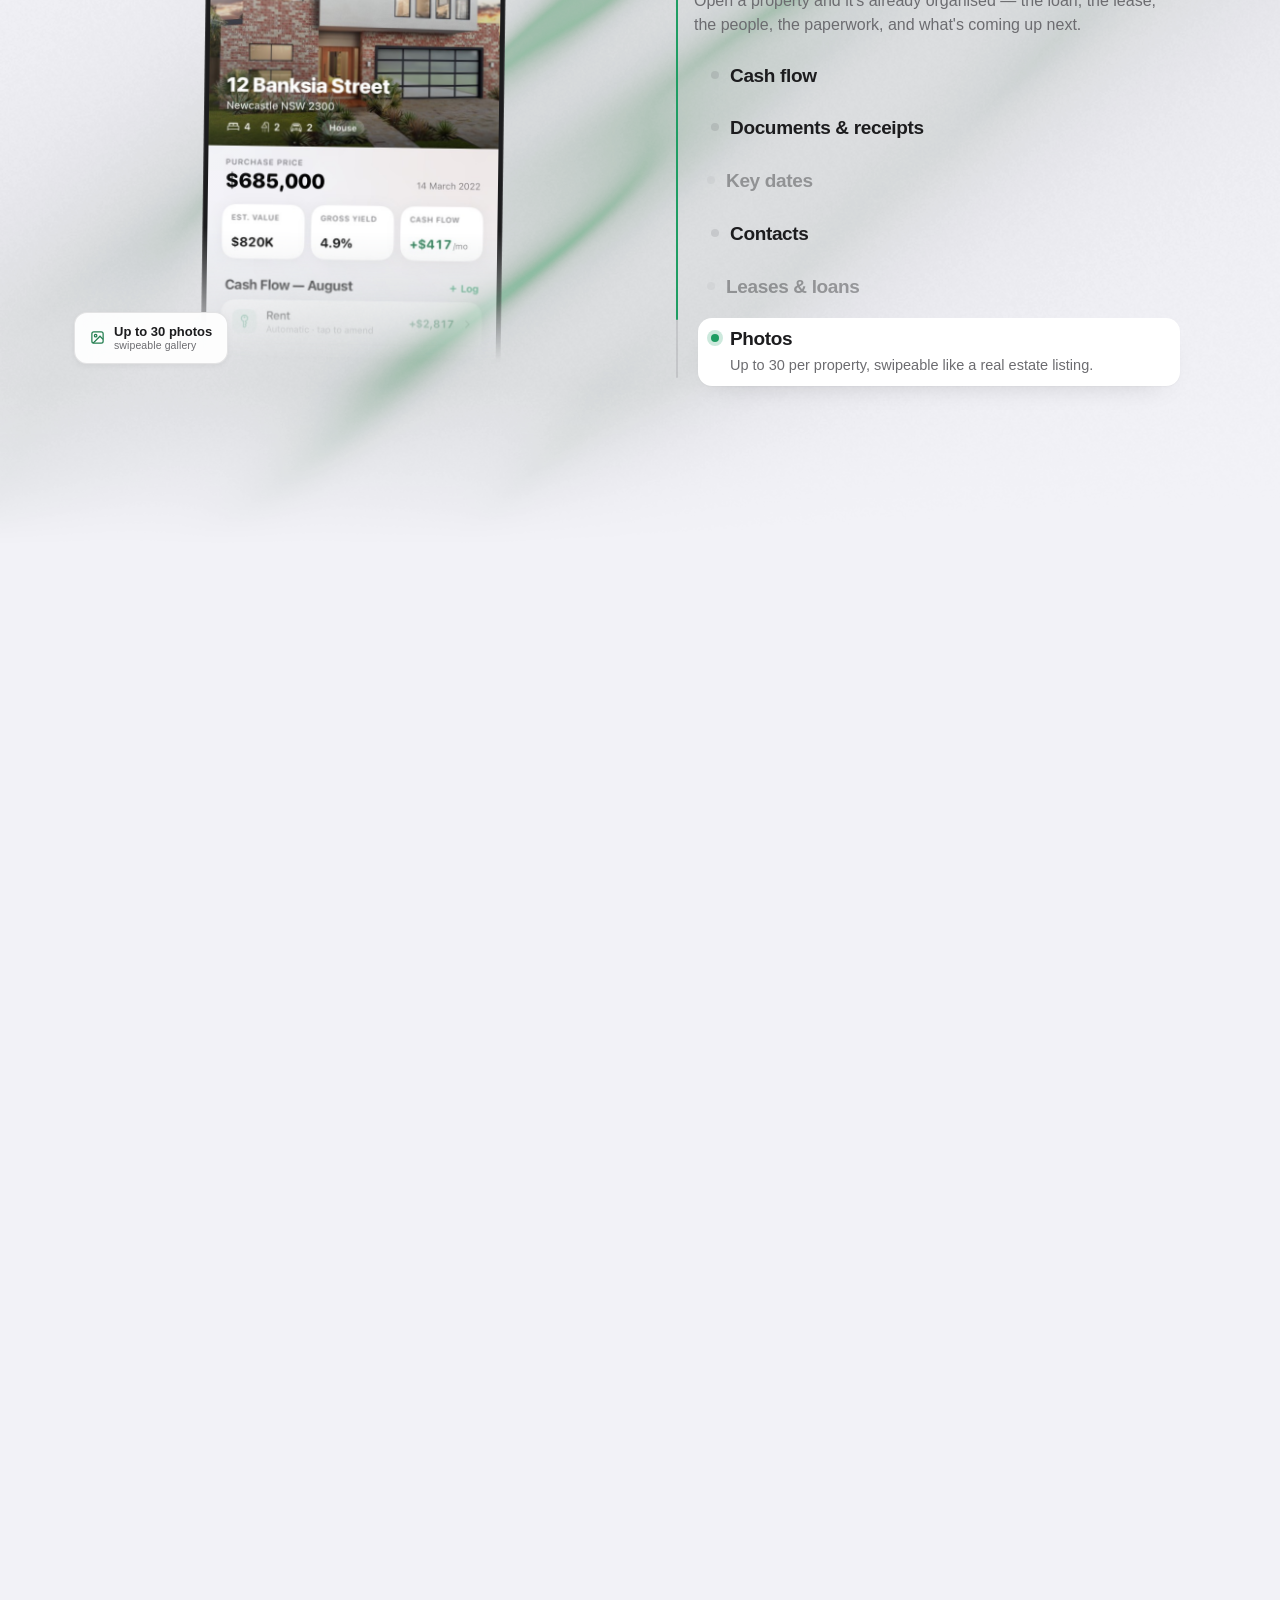
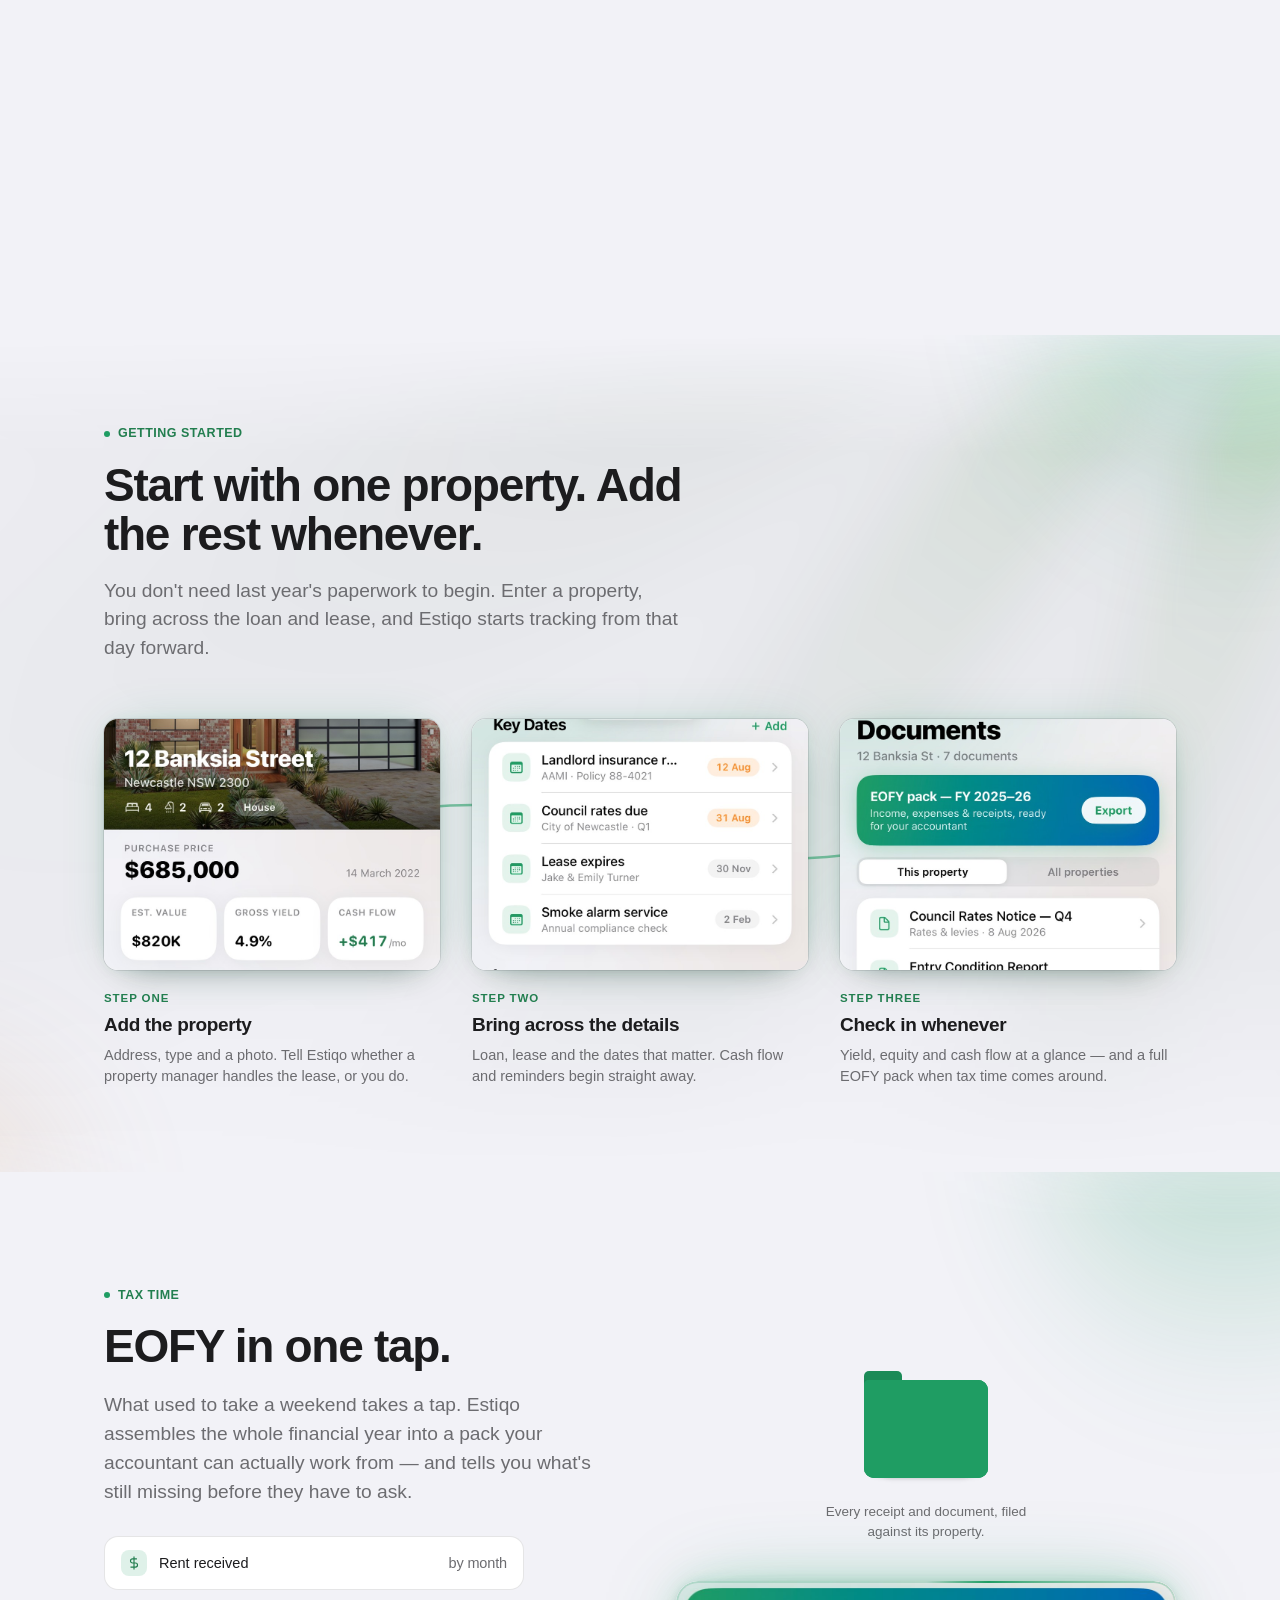
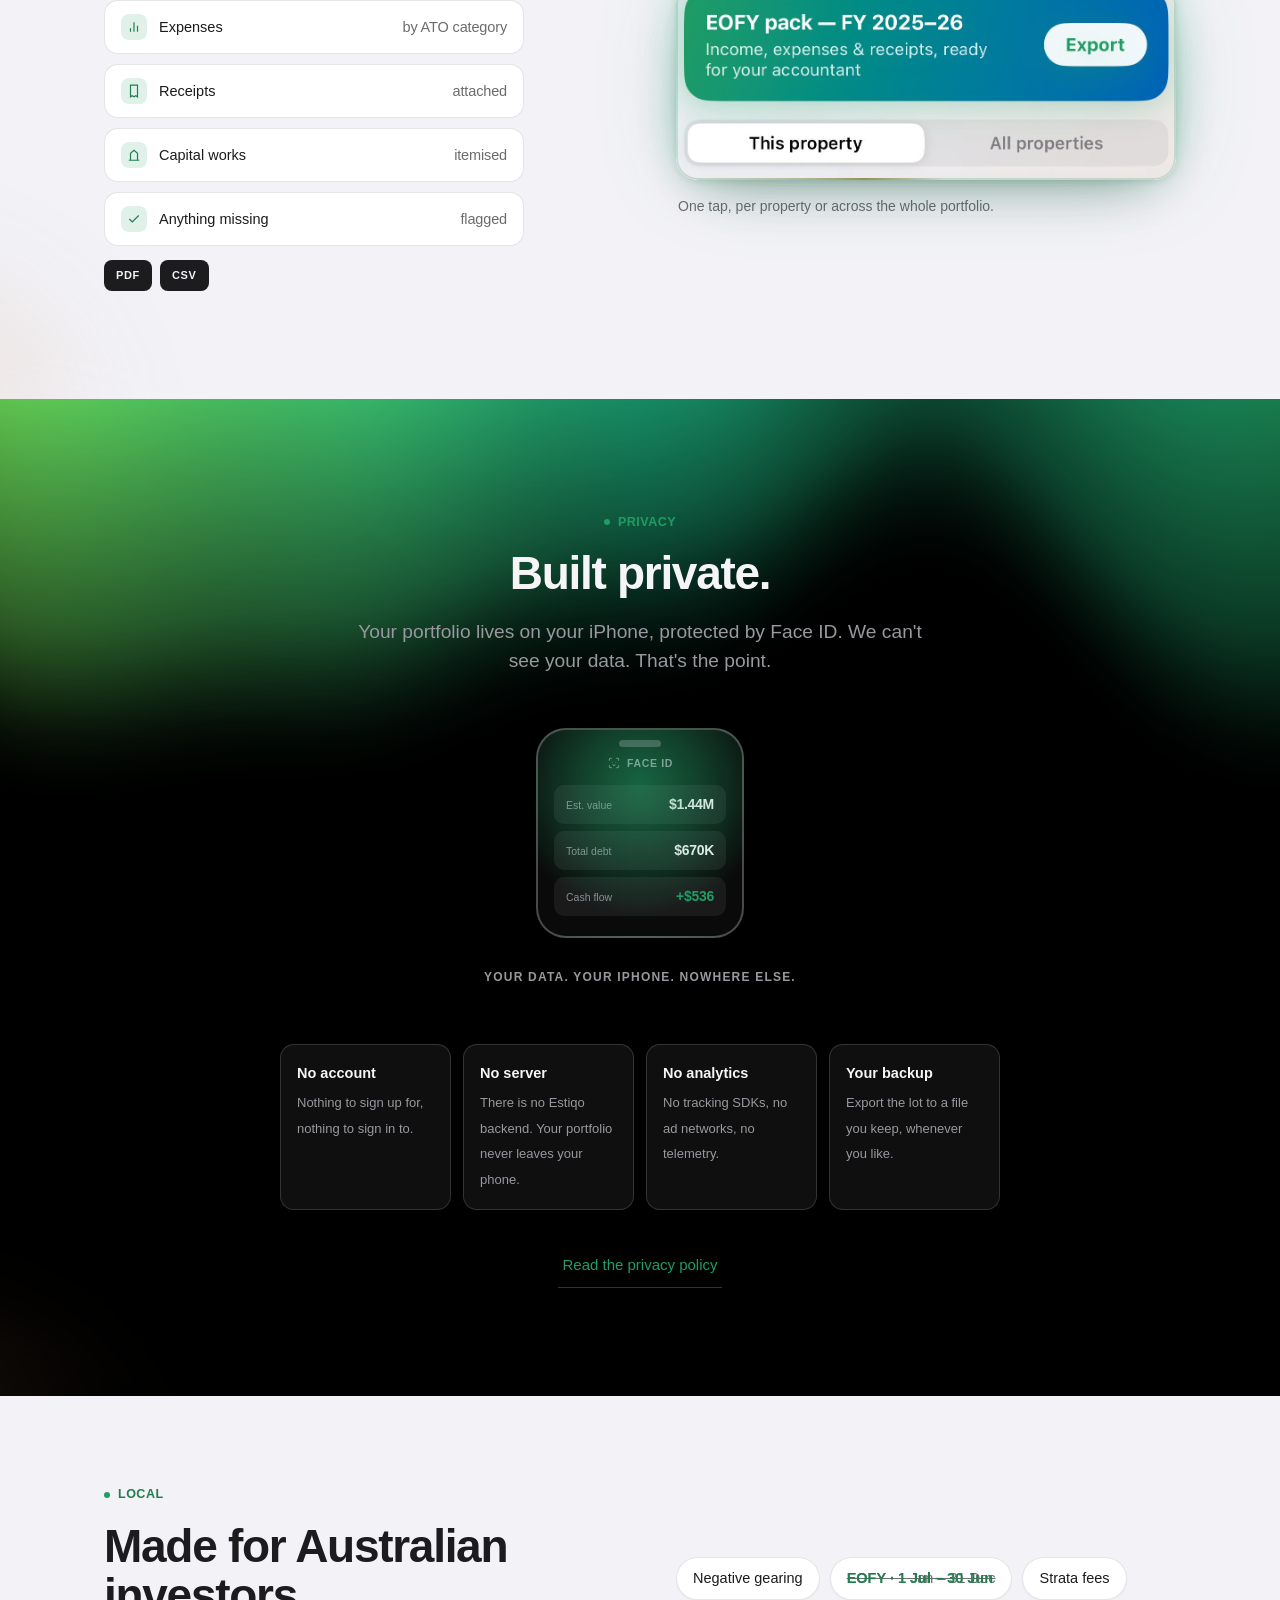
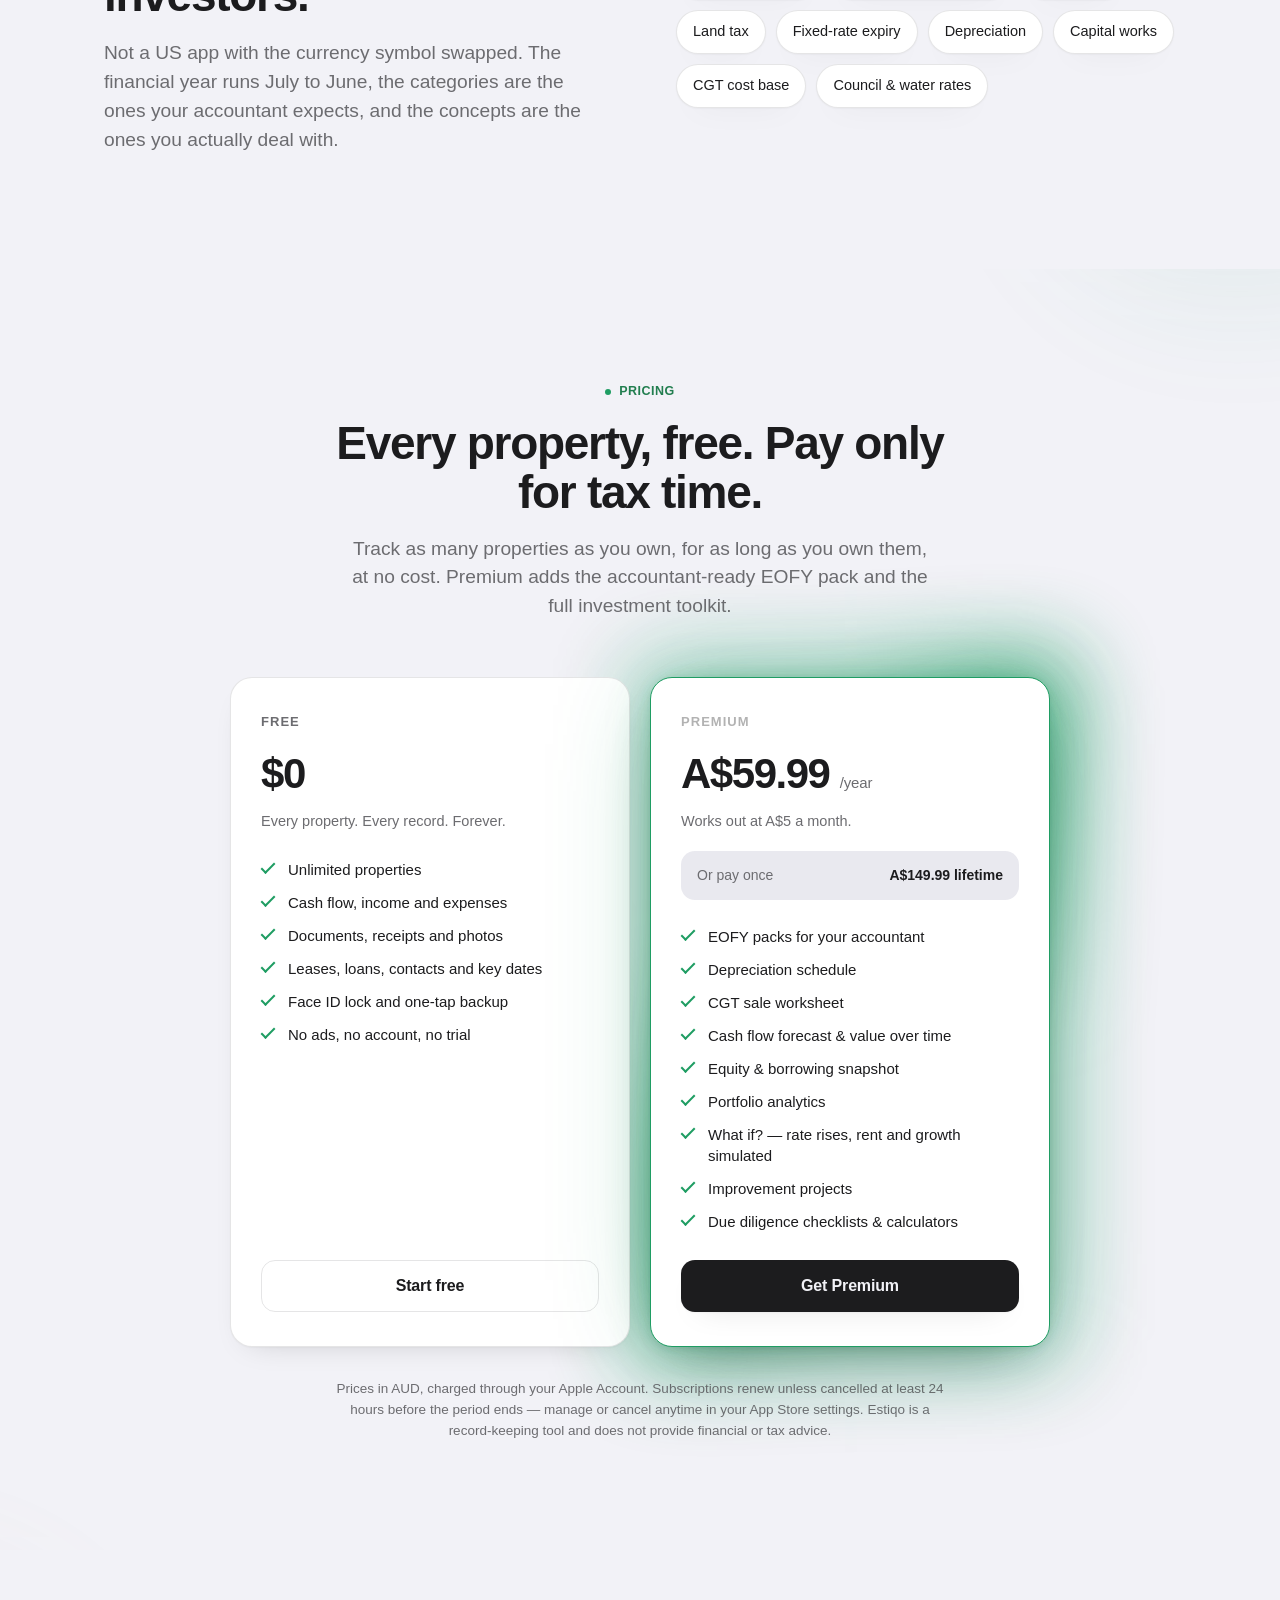
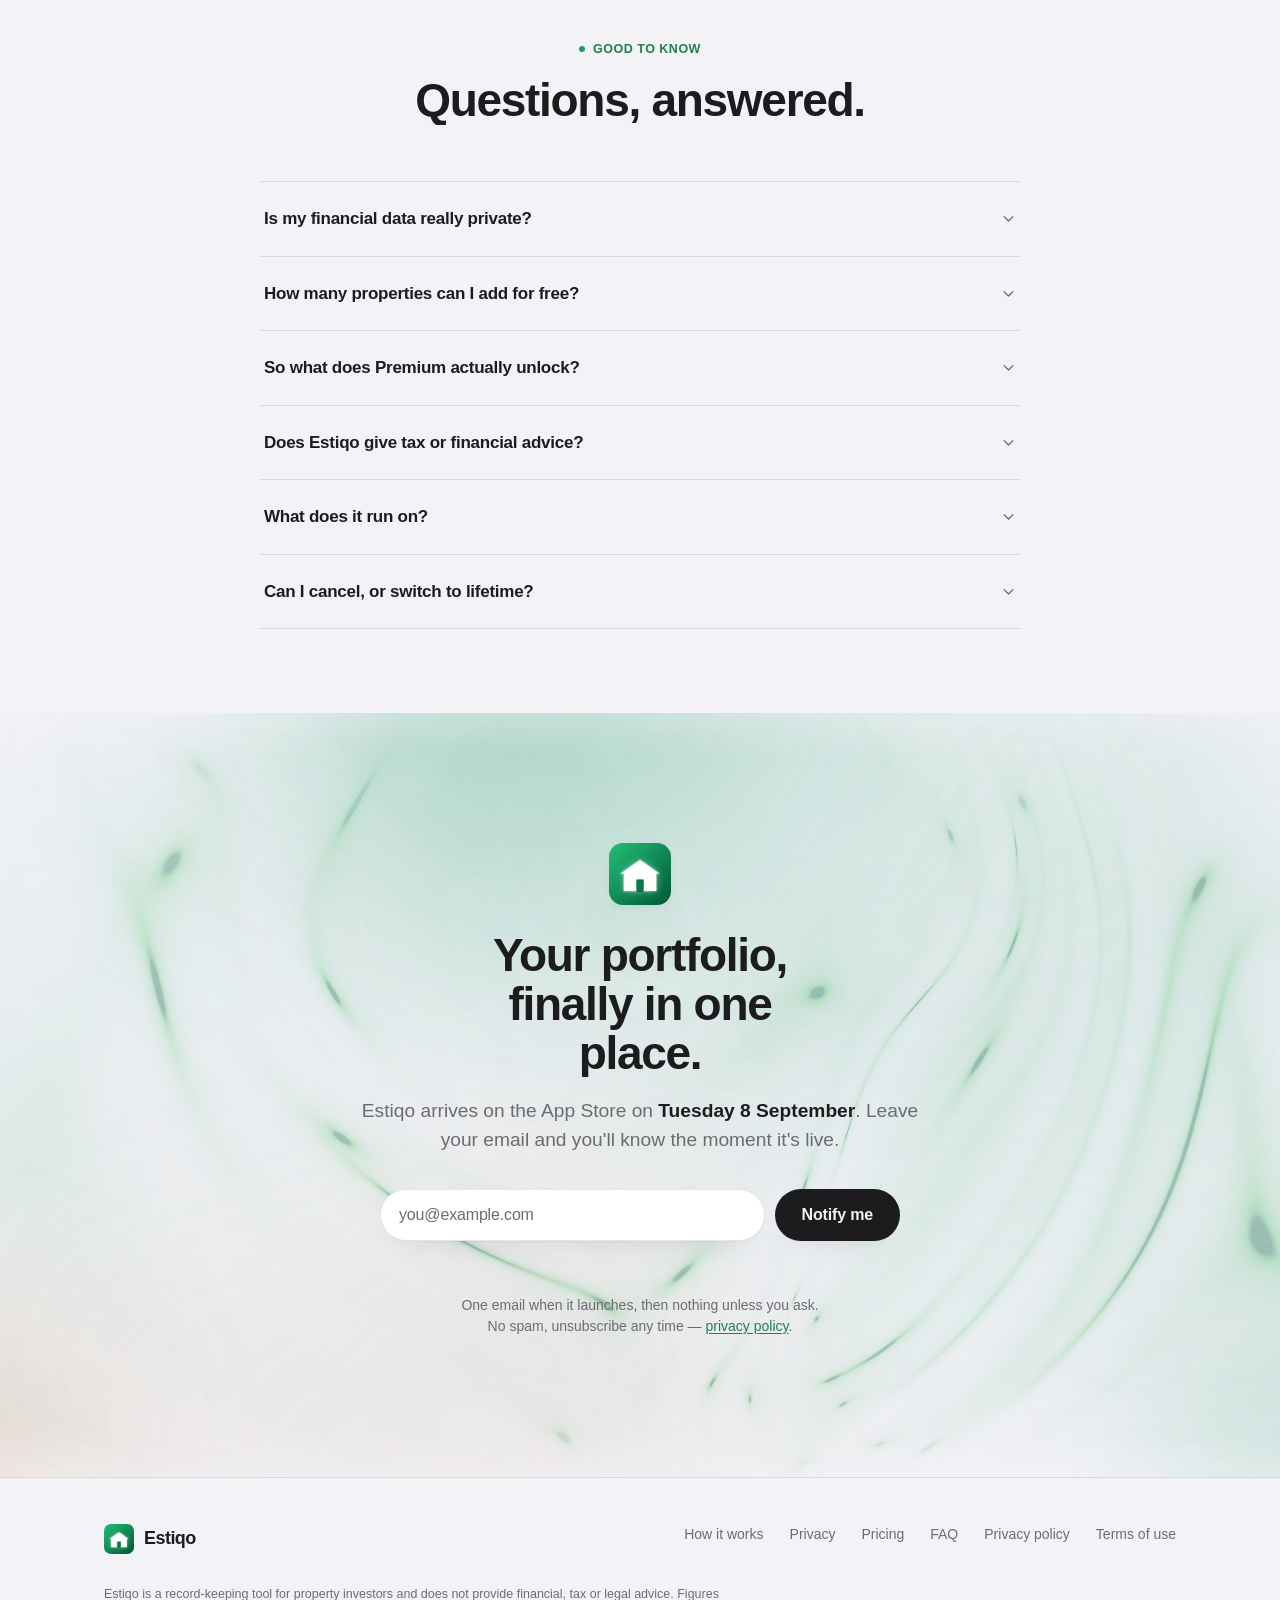
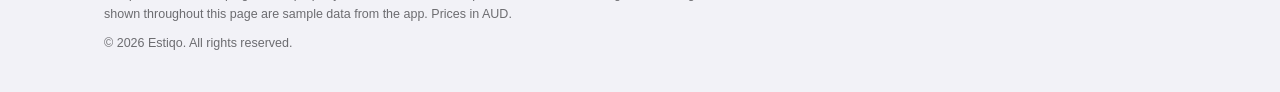
==== commit c1163c05: "Name the accounts the brand actually controls Fills in the sameAs left empty on 23 Aug: Instagram, X" ====
--- a/index.html
+++ b/index.html
@@ -68,9 +68,14 @@
      connected it to this *site*. An explicit Organization node, with
      `sameAs` naming every profile the brand controls, is how that link is
      asserted rather than inferred.
-     ⚠️ `sameAs` is deliberately empty until the real profile URLs are
-     confirmed — a sameAs pointing at a handle that isn't ours, or a 404,
-     is worse than no sameAs at all, because Google fetches every one. -->
+     ⚠️ Google fetches every URL in `sameAs`, so a wrong handle or a 404 is
+     worse than no sameAs at all. All three below were confirmed returning
+     200 on 23 Aug 2026. TikTok's is stored without the `?lang=en` the
+     browser adds — that's a locale parameter, not part of the identity.
+     ⚠️ The App Store listing belongs here too and is deliberately absent:
+     `apps.apple.com/app/id6801718917` still 404s while 1.0 is in review.
+     Add it on launch day, alongside the other placeholders that flip then
+     — it will be the strongest entry in this list. -->
 <script type="application/ld+json">
 {
   "@context": "https://schema.org",
@@ -87,7 +92,11 @@
         "@type": "Country",
         "name": "Australia"
       },
-      "sameAs": []
+      "sameAs": [
+        "https://www.instagram.com/estiqoau/",
+        "https://x.com/estiqoau",
+        "https://www.tiktok.com/@estiqoau"
+      ]
     },
     {
       "@type": "WebSite",
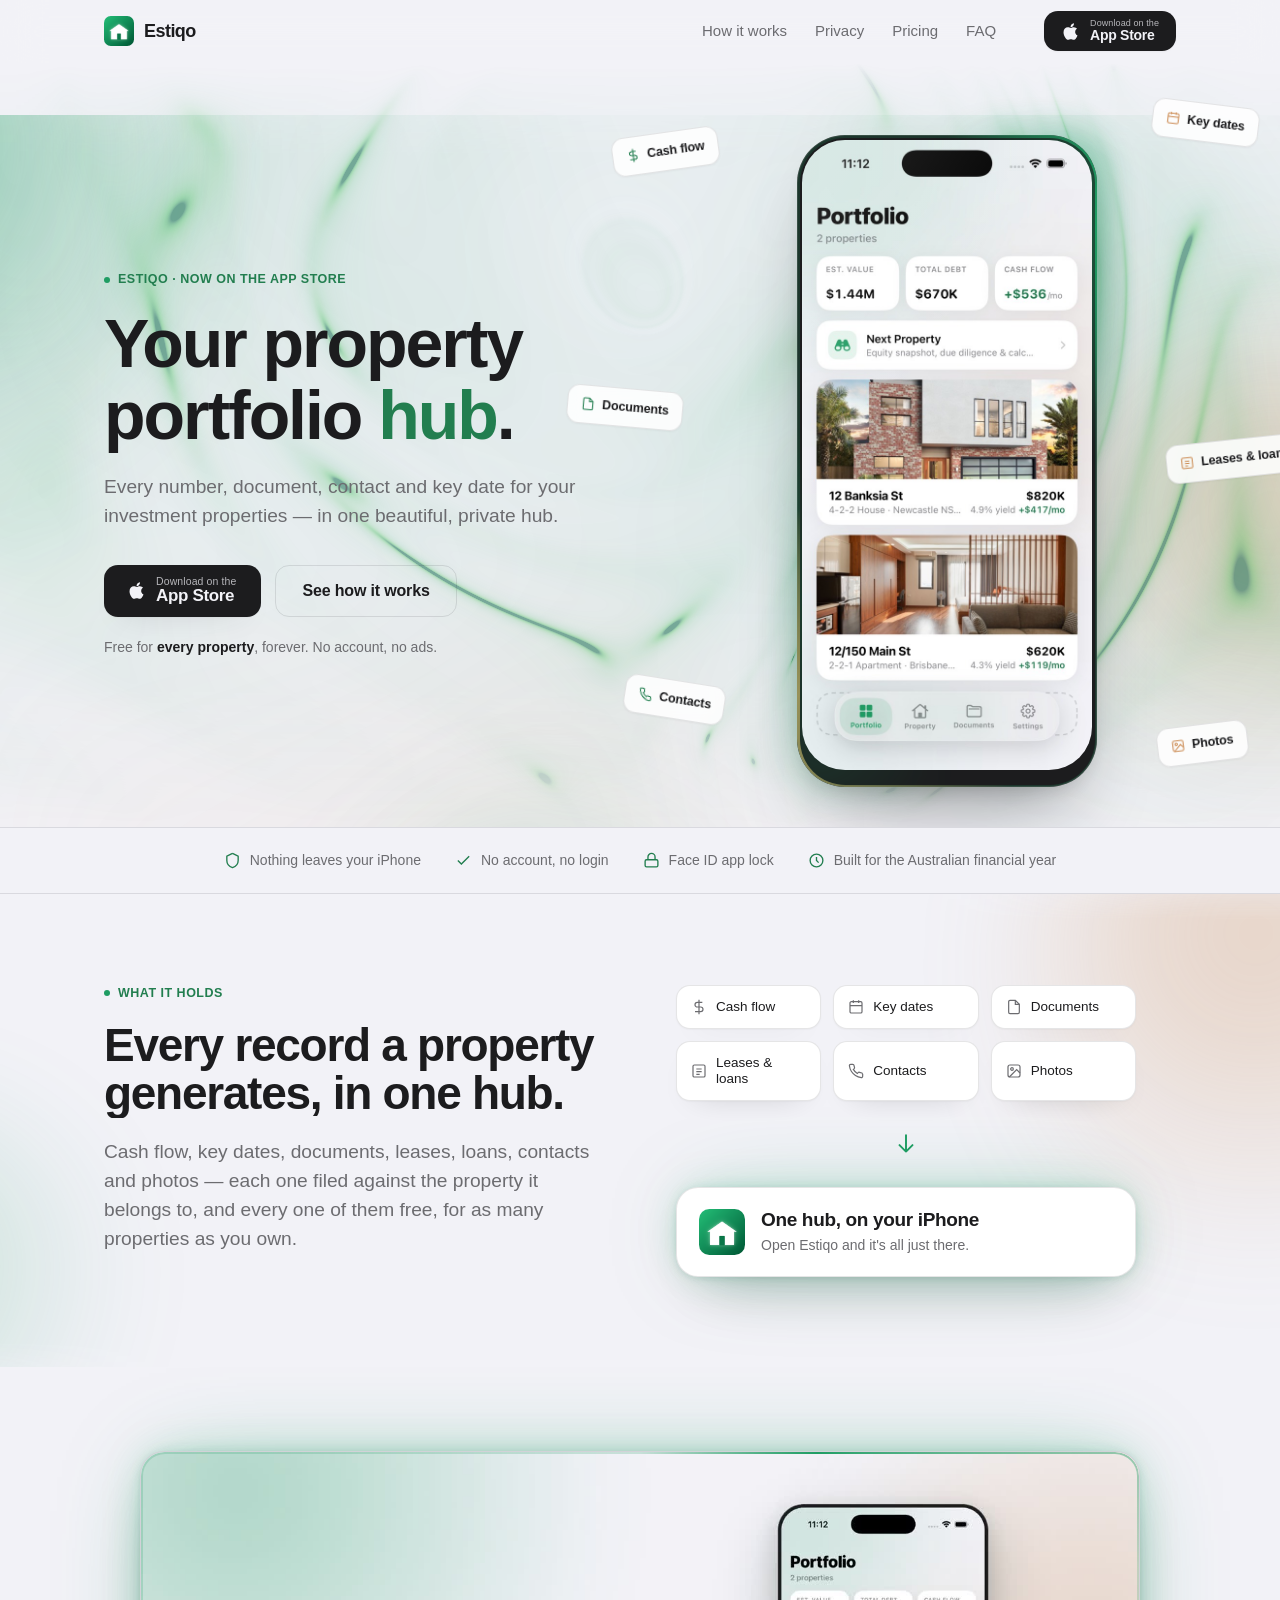
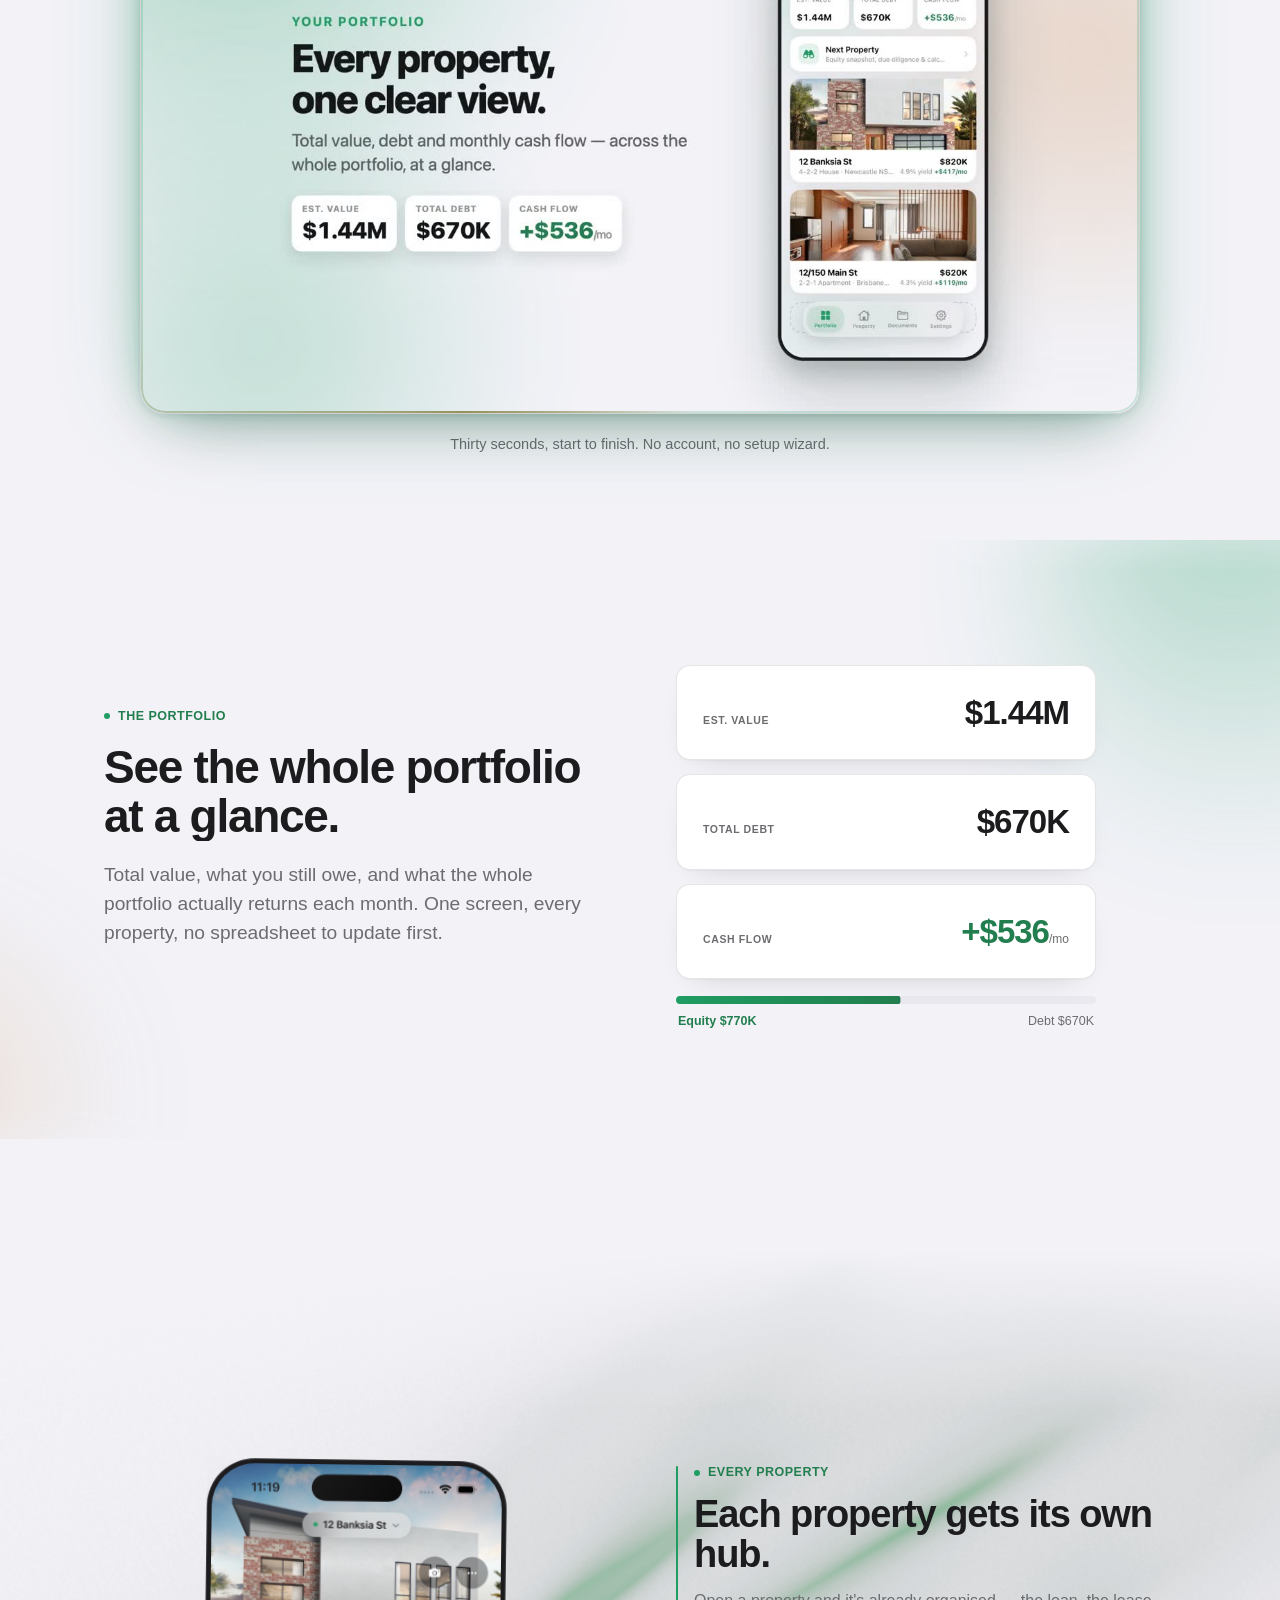
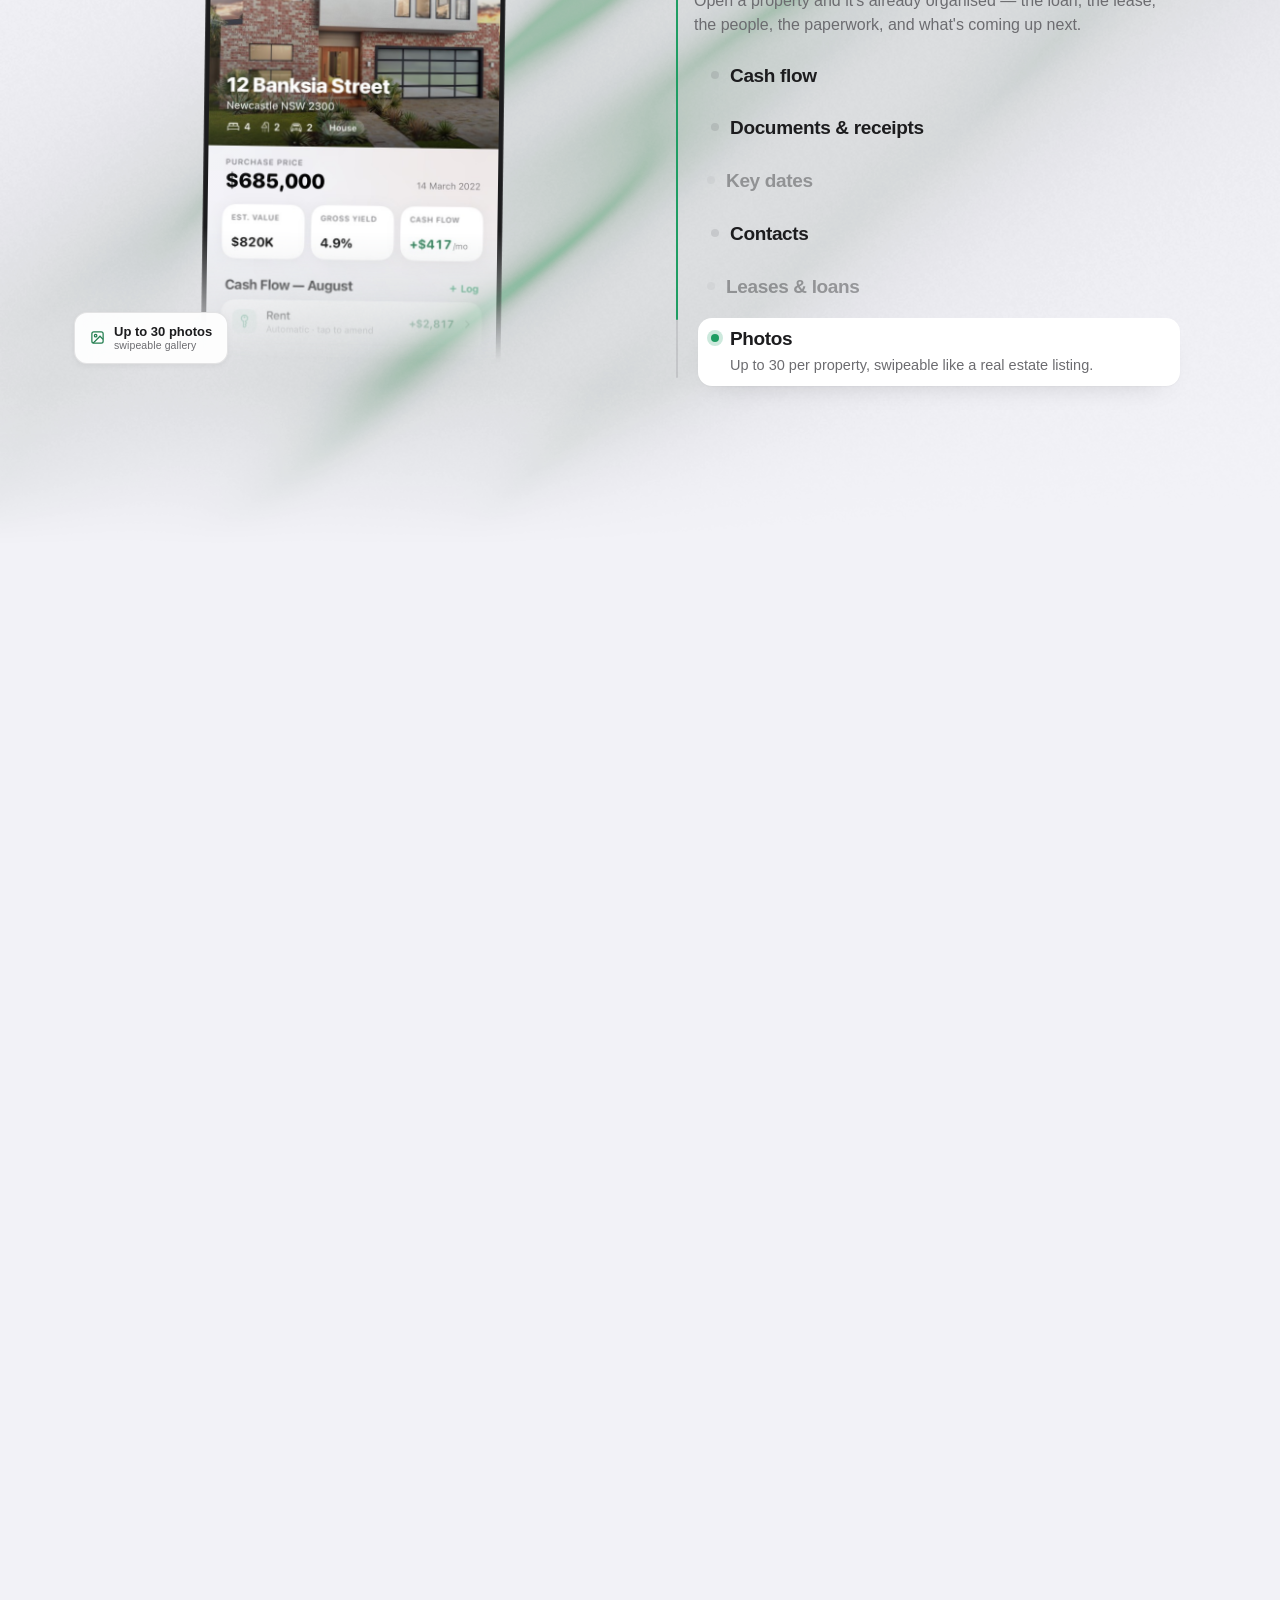
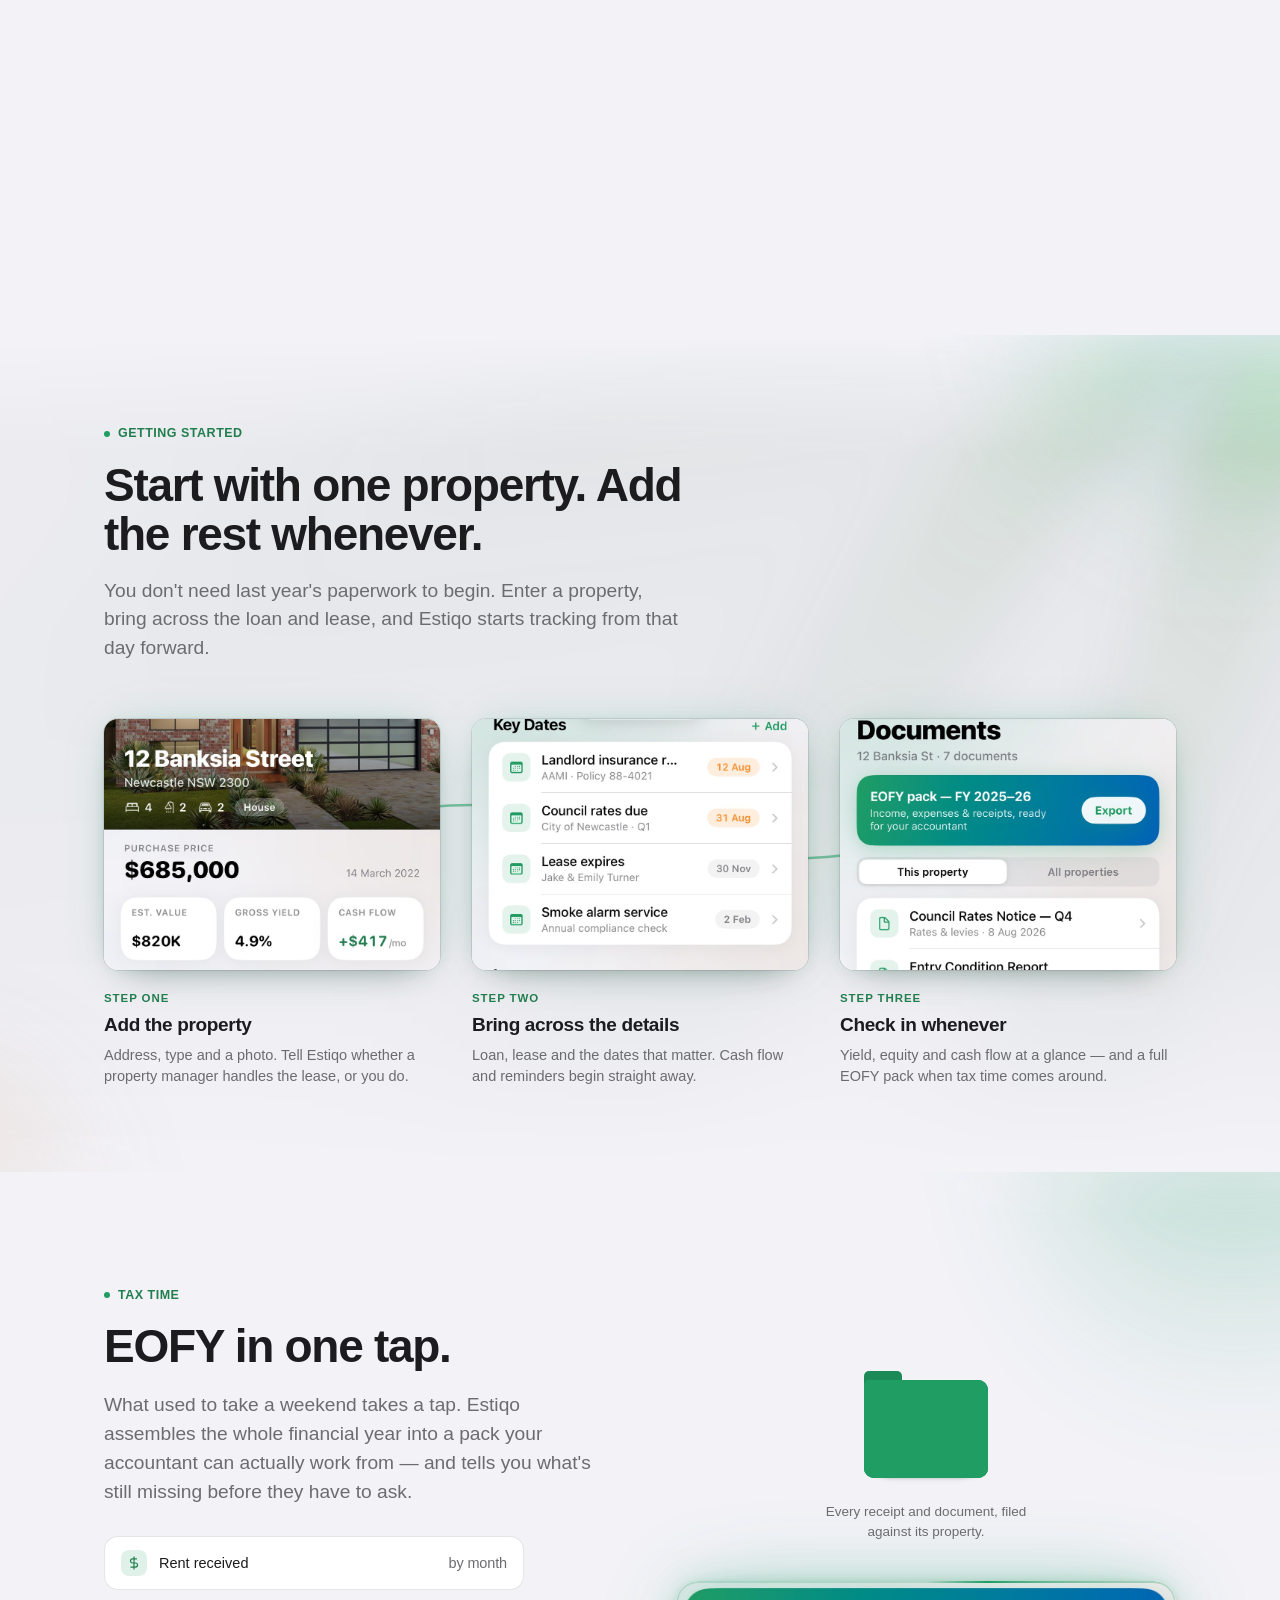
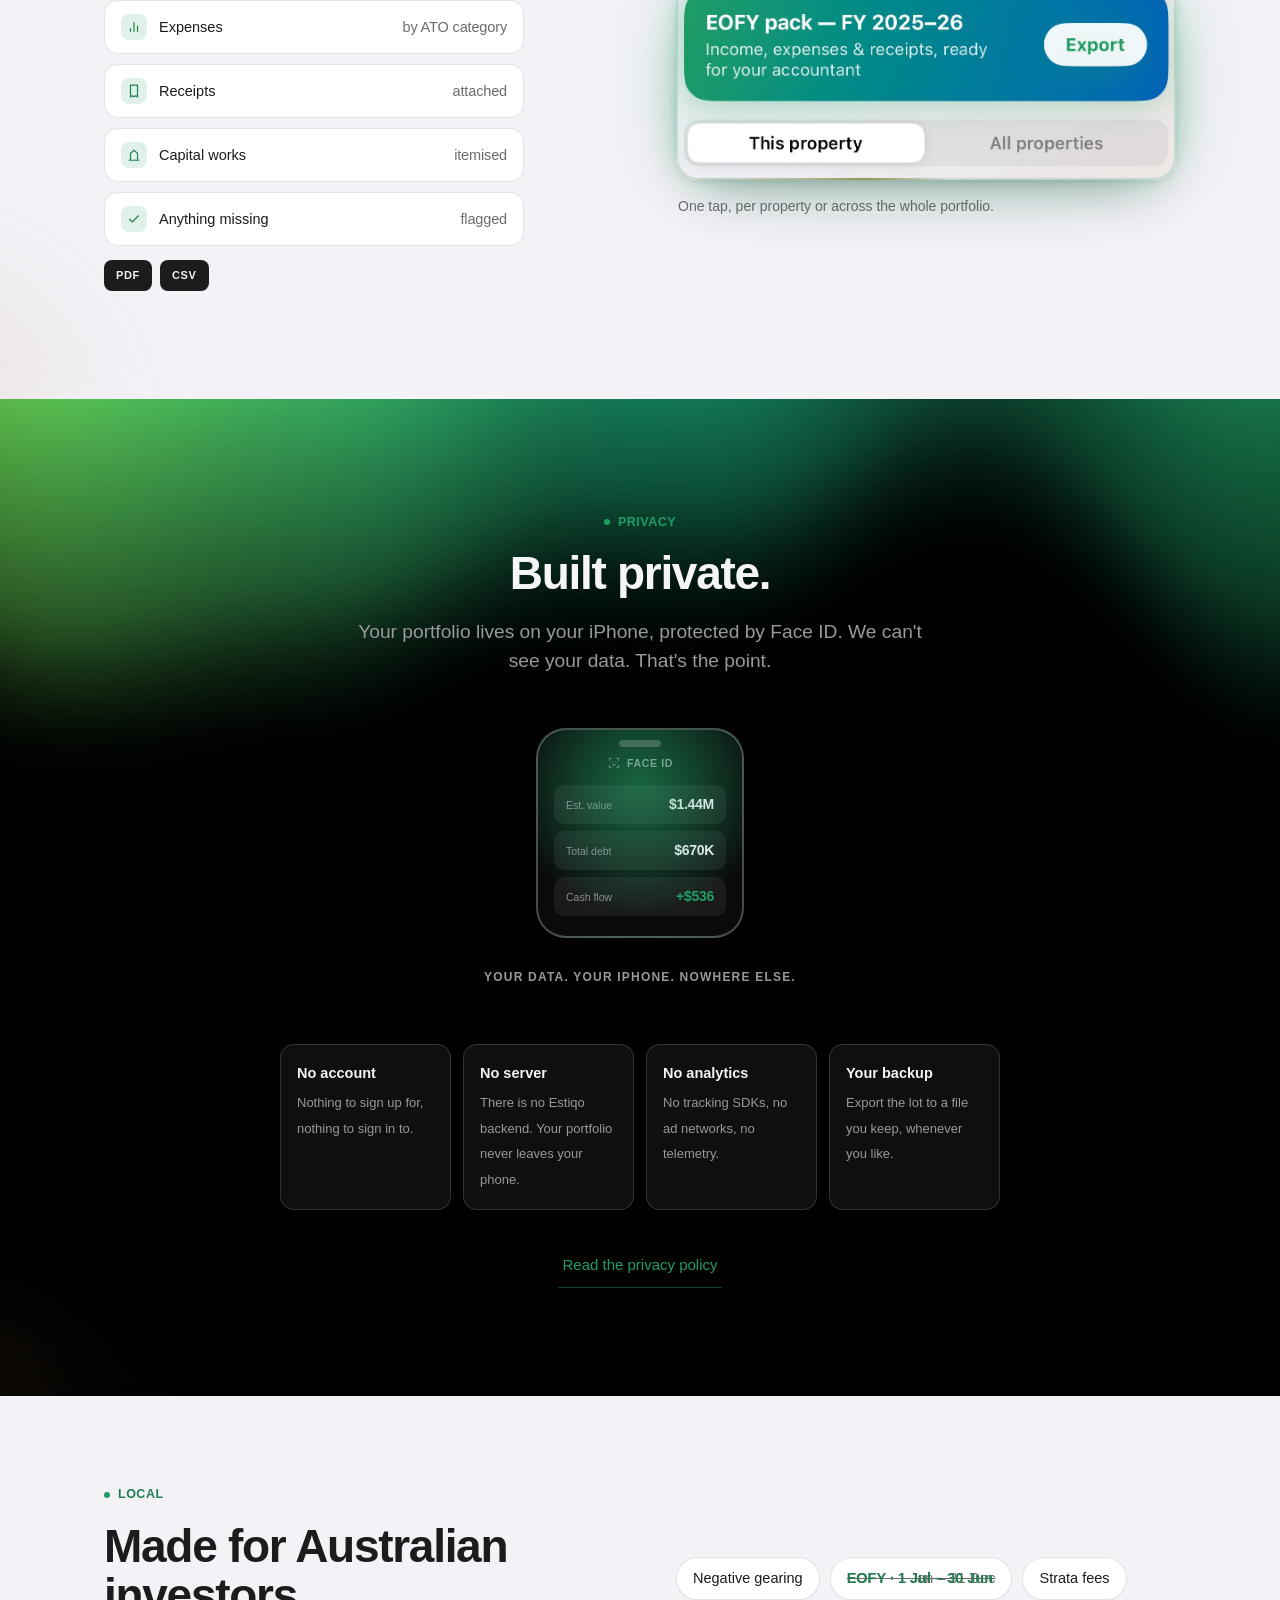
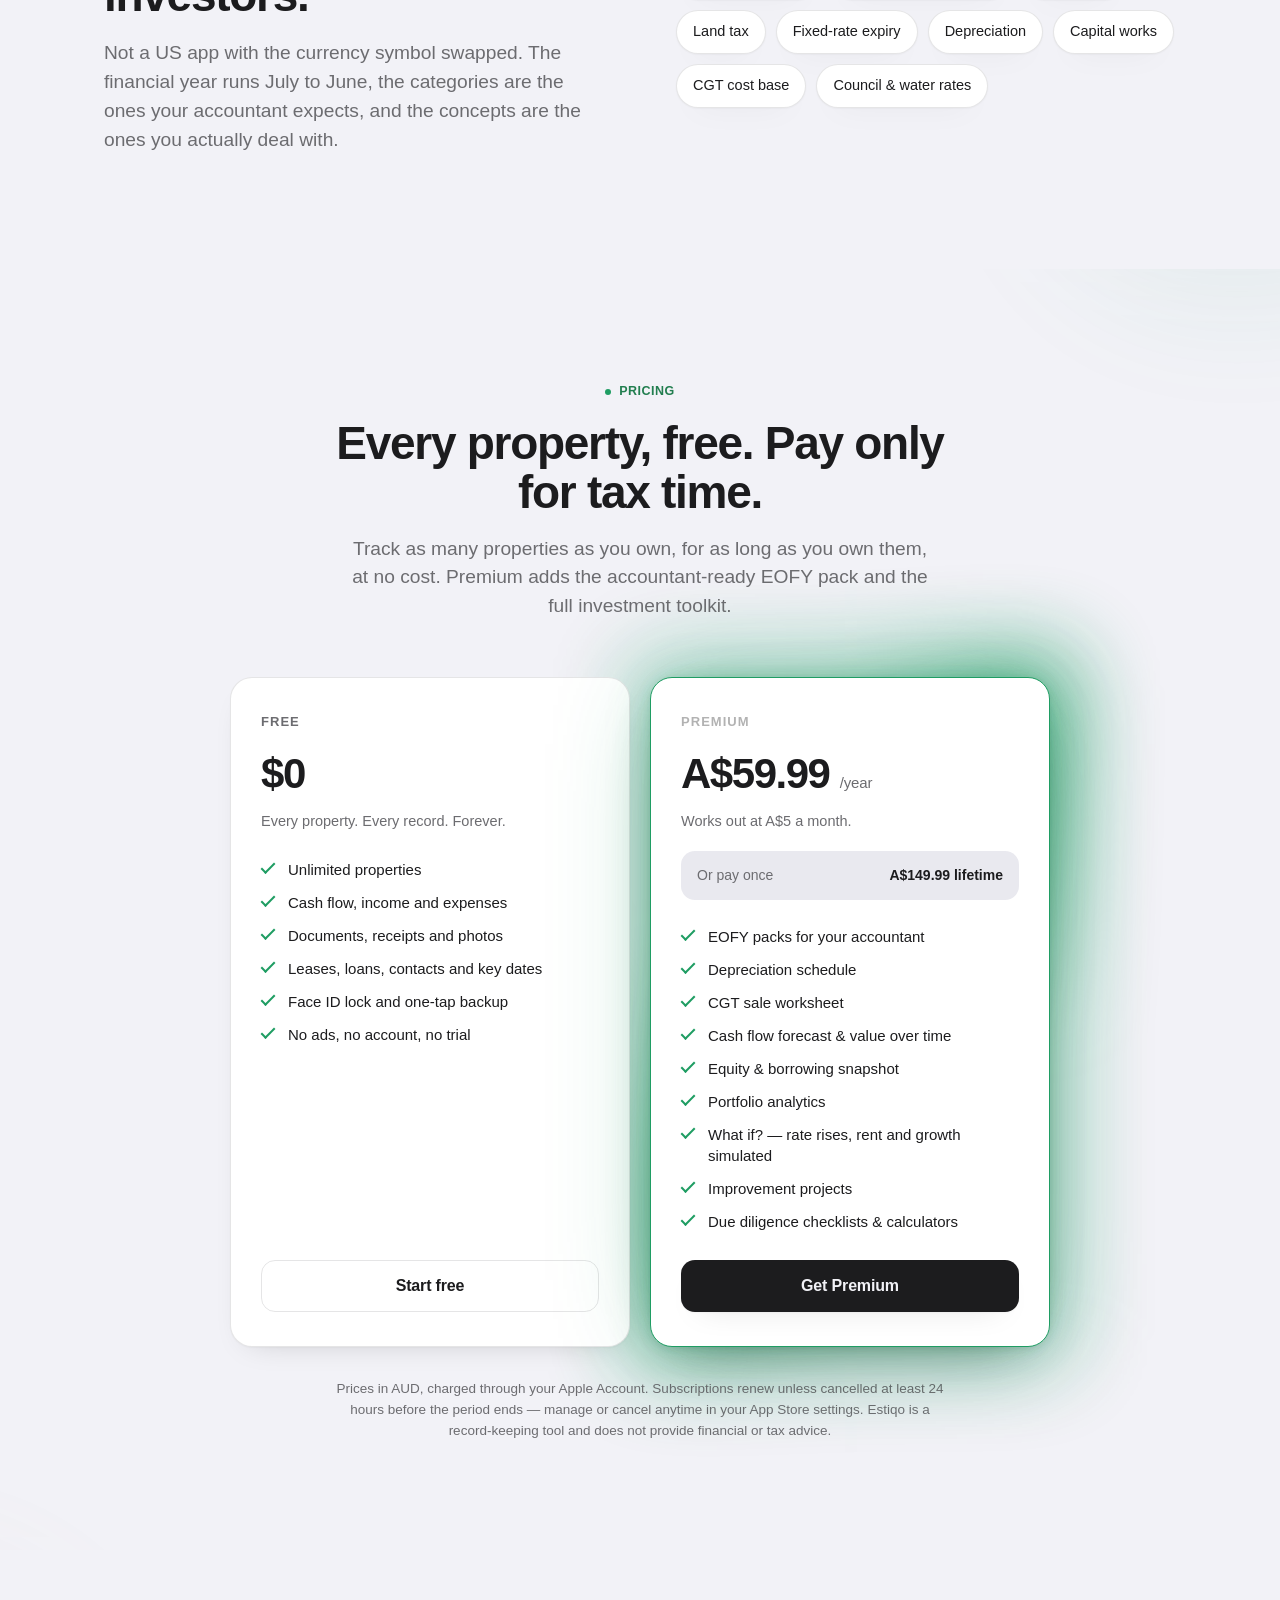
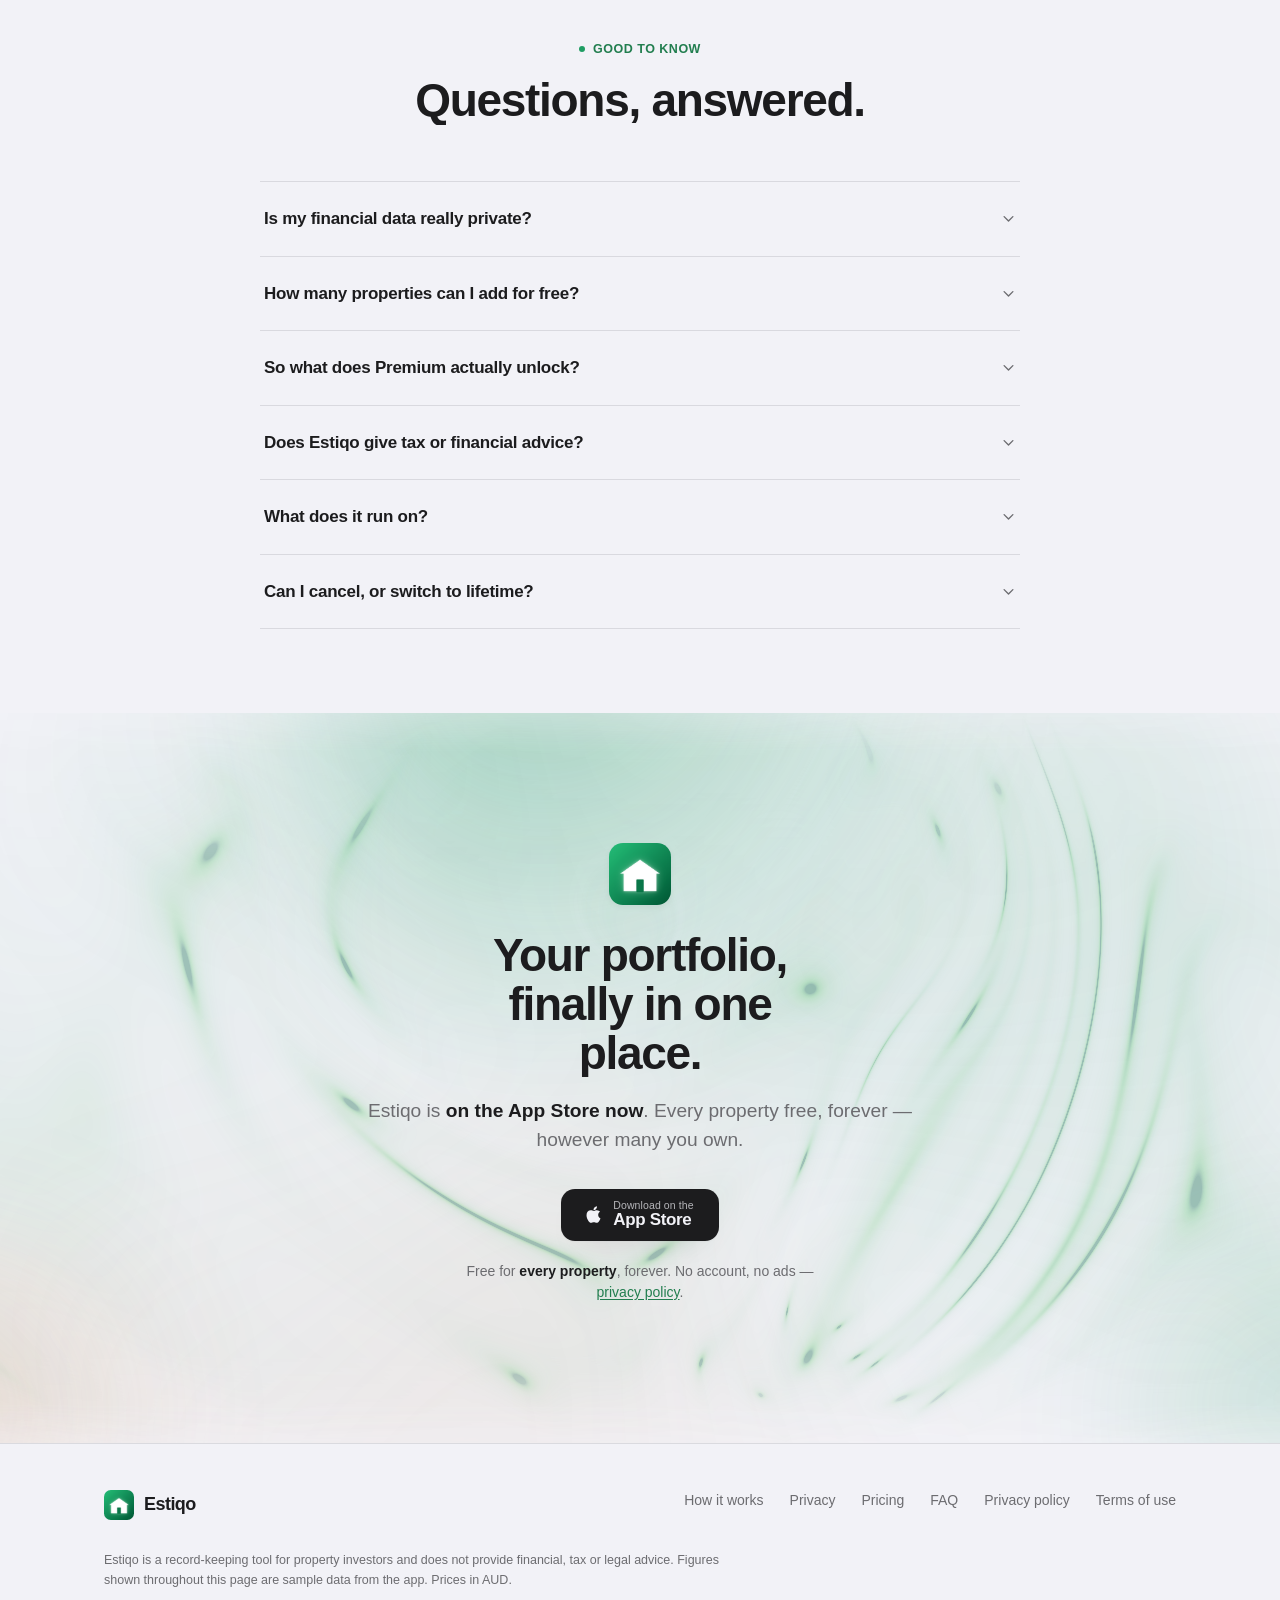
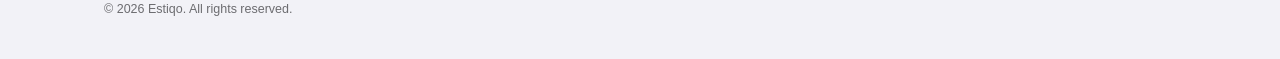
==== commit ced976a9: "Go live: real App Store links, download button replaces the waitlist" ====
--- a/index.html
+++ b/index.html
@@ -4,7 +4,7 @@
 <meta charset="UTF-8">
 <meta name="viewport" content="width=device-width, initial-scale=1, viewport-fit=cover">
 <title>Estiqo — Your property portfolio hub</title>
-<meta name="description" content="Every number, document, contact and key date for your investment properties — in one beautiful, private hub on your iPhone. Built for Australian investors. Coming soon to the App Store.">
+<meta name="description" content="Every number, document, contact and key date for your investment properties — in one beautiful, private hub on your iPhone. Built for Australian investors. On the App Store now.">
 <meta name="theme-color" content="#F2F2F7" media="(prefers-color-scheme: light)">
 <meta name="theme-color" content="#000000" media="(prefers-color-scheme: dark)">
 
@@ -72,10 +72,10 @@
      worse than no sameAs at all. All three below were confirmed returning
      200 on 23 Aug 2026. TikTok's is stored without the `?lang=en` the
      browser adds — that's a locale parameter, not part of the identity.
-     ⚠️ The App Store listing belongs here too and is deliberately absent:
-     `apps.apple.com/app/id6801718917` still 404s while 1.0 is in review.
-     Add it on launch day, alongside the other placeholders that flip then
-     — it will be the strongest entry in this list. -->
+     The App Store listing was added on launch day, 8 Sep 2026, once the
+     build was released and the URL resolved. It is the strongest entry in
+     this list: an Apple-hosted page that names the developer and the app,
+     which is exactly the link Google was failing to infer. -->
 <script type="application/ld+json">
 {
   "@context": "https://schema.org",
@@ -95,7 +95,8 @@
       "sameAs": [
         "https://www.instagram.com/estiqoau/",
         "https://x.com/estiqoau",
-        "https://www.tiktok.com/@estiqoau"
+        "https://www.tiktok.com/@estiqoau",
+        "https://apps.apple.com/au/app/estiqo-investment-property/id6801718917"
       ]
     },
     {
@@ -232,9 +233,9 @@
          becomes the real https://apps.apple.com/... URL and the two lines of
          copy become "Download on the / App Store" — here, in the hero, in the
          pricing cards and in the final CTA. Nothing else changes. -->
-    <a class="btn btn-primary btn-store" href="#final">
+    <a class="btn btn-primary btn-store" href="https://apps.apple.com/au/app/estiqo-investment-property/id6801718917">
       <svg class="apple-glyph" viewBox="0 0 384 512" aria-hidden="true"><path d="M318.7 268.7c-.2-36.7 16.4-64.4 50-84.8-18.8-26.9-47.2-41.7-84.7-44.6-35.5-2.8-74.3 20.7-88.5 20.7-15 0-49.4-19.7-76.4-19.7C63.3 141.2 4 184.8 4 273.5q0 39.3 14.4 81.2c12.8 36.7 59 126.7 107.2 125.2 25.2-.6 43-17.9 75.8-17.9 31.8 0 48.3 17.9 76.4 17.9 48.6-.7 90.4-82.5 102.6-119.3-65.2-30.7-61.7-90-61.7-91.9zm-56.6-164.2c27.3-32.4 24.8-61.9 24-72.5-24.1 1.4-52 16.4-67.9 34.9-17.5 19.8-27.8 44.3-25.6 71.9 26.1 2 49.9-11.4 69.5-34.3z"/></svg>
-      <span class="store-copy"><small>Coming soon to the</small><strong>App Store</strong></span>
+      <span class="store-copy"><small>Download on the</small><strong>App Store</strong></span>
     </a>
 
     <button class="nav-toggle" id="navToggle" aria-expanded="false" aria-controls="mobileMenu" aria-label="Menu">
@@ -277,14 +278,14 @@
            belong in a line that reads "Your property portfolio hub." The
            eyebrow costs nothing visually and puts the word on the page.
            On launch day this becomes "Estiqo · Now on the App Store". -->
-      <p class="eyebrow reveal">Estiqo · Coming soon for iPhone</p>
+      <p class="eyebrow reveal">Estiqo · Now on the App Store</p>
       <h1><span class="w" style="--wi:0">Your</span> <span class="w" style="--wi:1">property</span><br><span class="w" style="--wi:2">portfolio</span> <span class="w" style="--wi:3"><span class="accent shiny-text">hub</span>.</span></h1>
       <p class="lede reveal" style="--i:2">Every number, document, contact and key date for your investment properties — in one beautiful, private hub.</p>
 
       <div class="cta-row reveal" style="--i:3">
-        <a class="btn btn-primary btn-store" href="#final">
+        <a class="btn btn-primary btn-store" href="https://apps.apple.com/au/app/estiqo-investment-property/id6801718917">
           <svg class="apple-glyph" viewBox="0 0 384 512" aria-hidden="true"><path d="M318.7 268.7c-.2-36.7 16.4-64.4 50-84.8-18.8-26.9-47.2-41.7-84.7-44.6-35.5-2.8-74.3 20.7-88.5 20.7-15 0-49.4-19.7-76.4-19.7C63.3 141.2 4 184.8 4 273.5q0 39.3 14.4 81.2c12.8 36.7 59 126.7 107.2 125.2 25.2-.6 43-17.9 75.8-17.9 31.8 0 48.3 17.9 76.4 17.9 48.6-.7 90.4-82.5 102.6-119.3-65.2-30.7-61.7-90-61.7-91.9zm-56.6-164.2c27.3-32.4 24.8-61.9 24-72.5-24.1 1.4-52 16.4-67.9 34.9-17.5 19.8-27.8 44.3-25.6 71.9 26.1 2 49.9-11.4 69.5-34.3z"/></svg>
-          <span class="store-copy"><small>Coming soon to the</small><strong>App Store</strong></span>
+          <span class="store-copy"><small>Download on the</small><strong>App Store</strong></span>
         </a>
         <a class="btn btn-secondary" href="#tour">See how it works</a>
       </div>
@@ -1046,58 +1047,28 @@
   <div class="container">
     <img class="mark reveal" src="img/icon.png" width="62" height="62" alt="">
     <h2 class="reveal shiny-text shiny-head" style="--i:1">Your portfolio, finally in one place.</h2>
-    <p class="lede reveal" style="--i:2">Estiqo arrives on the App Store on <strong>Tuesday 8 September</strong>. Leave your email and you'll know the moment it's live.</p>
-
-    <!-- ON LAUNCH DAY (8 Sep 2026): the waitlist form below has done its job
-         and should be replaced by the real download button —
-
-           <div class="cta-row">
-             <a class="btn btn-primary btn-store" href="https://apps.apple.com/…">
-               …apple-glyph svg…
-               <span class="store-copy"><small>Download on the</small><strong>App Store</strong></span>
-             </a>
-           </div>
-
-         The badge used to live here as a deliberate <span> rather than a link,
-         because until the listing existed there was nowhere for it to go and
-         pointing it back at the pricing table made a loop. A form is the
-         better answer to the same problem: it gives the visitor something to
-         do with the intent they arrived with, instead of asking them to
-         remember a date. `.btn.is-status` in the stylesheet is what the badge
-         used, and is kept for the same "status, not a control" case. -->
-    <!-- Kit (formerly ConvertKit), form 9807240. Double opt-in is on, so a
-         successful POST here sends a confirmation email rather than adding a
-         subscriber outright — which is what makes this Spam Act consent
-         rather than an assertion of it. The field name below is Kit's own
-         (`email_address`, not `email`); both it and the action come straight
-         from Kit's HTML embed, and they are the only two values that need to
-         change if the provider ever does. -->
-    <form class="notify reveal" id="notifyForm" style="--i:3" method="post" novalidate
-          action="https://app.kit.com/forms/9807240/subscriptions">
-      <div class="notify-row">
-        <label class="sr-only" for="notifyEmail">Email address</label>
-        <input class="notify-input" id="notifyEmail" type="email" name="email_address"
-               placeholder="you@example.com" autocomplete="email" inputmode="email"
-               required aria-describedby="notifyFine">
-
-        <!-- Honeypot. Off-screen rather than display:none, which the cruder
-             bots know to skip, and checked only in JS so no provider has to
-             understand the field name. -->
-        <div class="notify-trap" aria-hidden="true">
-          <label for="notifyCompany">Company</label>
-          <input id="notifyCompany" name="hp_company" type="text" tabindex="-1" autocomplete="off">
-        </div>
-
-        <button class="btn btn-primary notify-btn" type="submit">
-          <span class="notify-btn-label">Notify me</span>
-          <span class="notify-spinner" aria-hidden="true"></span>
-        </button>
-      </div>
-      <p class="notify-status" id="notifyStatus" role="status" aria-live="polite"></p>
-    </form>
-
-    <p class="cta-fine reveal" id="notifyFine" style="--i:4">
-      One email when it launches, then nothing unless you ask. No spam, unsubscribe any time —
+    <p class="lede reveal" style="--i:2">Estiqo is <strong>on the App Store now</strong>. Every property free, forever — however many you own.</p>
+
+    <!-- SWAPPED ON LAUNCH DAY, 8 Sep 2026. The waitlist form that stood here
+         did its job and was replaced by the real download button above. Kit
+         form 9807240 still exists and still holds the subscribers it gathered;
+         only the page's use of it has ended, so re-adding the form is a revert
+         of this block and nothing else. `js/estiqo.js` guards its handler with
+         `if (notifyForm)`, so removing the markup alone is safe.
+
+         The badge originally lived here as a deliberate <span> rather than a
+         link, because until the listing existed there was nowhere for it to go
+         and pointing it back at the pricing table made a loop. `.btn.is-status`
+         is kept in the stylesheet for that "status, not a control" case. -->
+    <div class="cta-row reveal" style="--i:3">
+      <a class="btn btn-primary btn-store" href="https://apps.apple.com/au/app/estiqo-investment-property/id6801718917">
+        <svg class="apple-glyph" viewBox="0 0 384 512" aria-hidden="true"><path d="M318.7 268.7c-.2-36.7 16.4-64.4 50-84.8-18.8-26.9-47.2-41.7-84.7-44.6-35.5-2.8-74.3 20.7-88.5 20.7-15 0-49.4-19.7-76.4-19.7C63.3 141.2 4 184.8 4 273.5q0 39.3 14.4 81.2c12.8 36.7 59 126.7 107.2 125.2 25.2-.6 43-17.9 75.8-17.9 31.8 0 48.3 17.9 76.4 17.9 48.6-.7 90.4-82.5 102.6-119.3-65.2-30.7-61.7-90-61.7-91.9zm-56.6-164.2c27.3-32.4 24.8-61.9 24-72.5-24.1 1.4-52 16.4-67.9 34.9-17.5 19.8-27.8 44.3-25.6 71.9 26.1 2 49.9-11.4 69.5-34.3z"/></svg>
+        <span class="store-copy"><small>Download on the</small><strong>App Store</strong></span>
+      </a>
+    </div>
+
+    <p class="cta-fine reveal" style="--i:4">
+      Free for <strong>every property</strong>, forever. No account, no ads —
       <a class="fine-link" href="privacy-policy.html">privacy policy</a>.
     </p>
   </div>
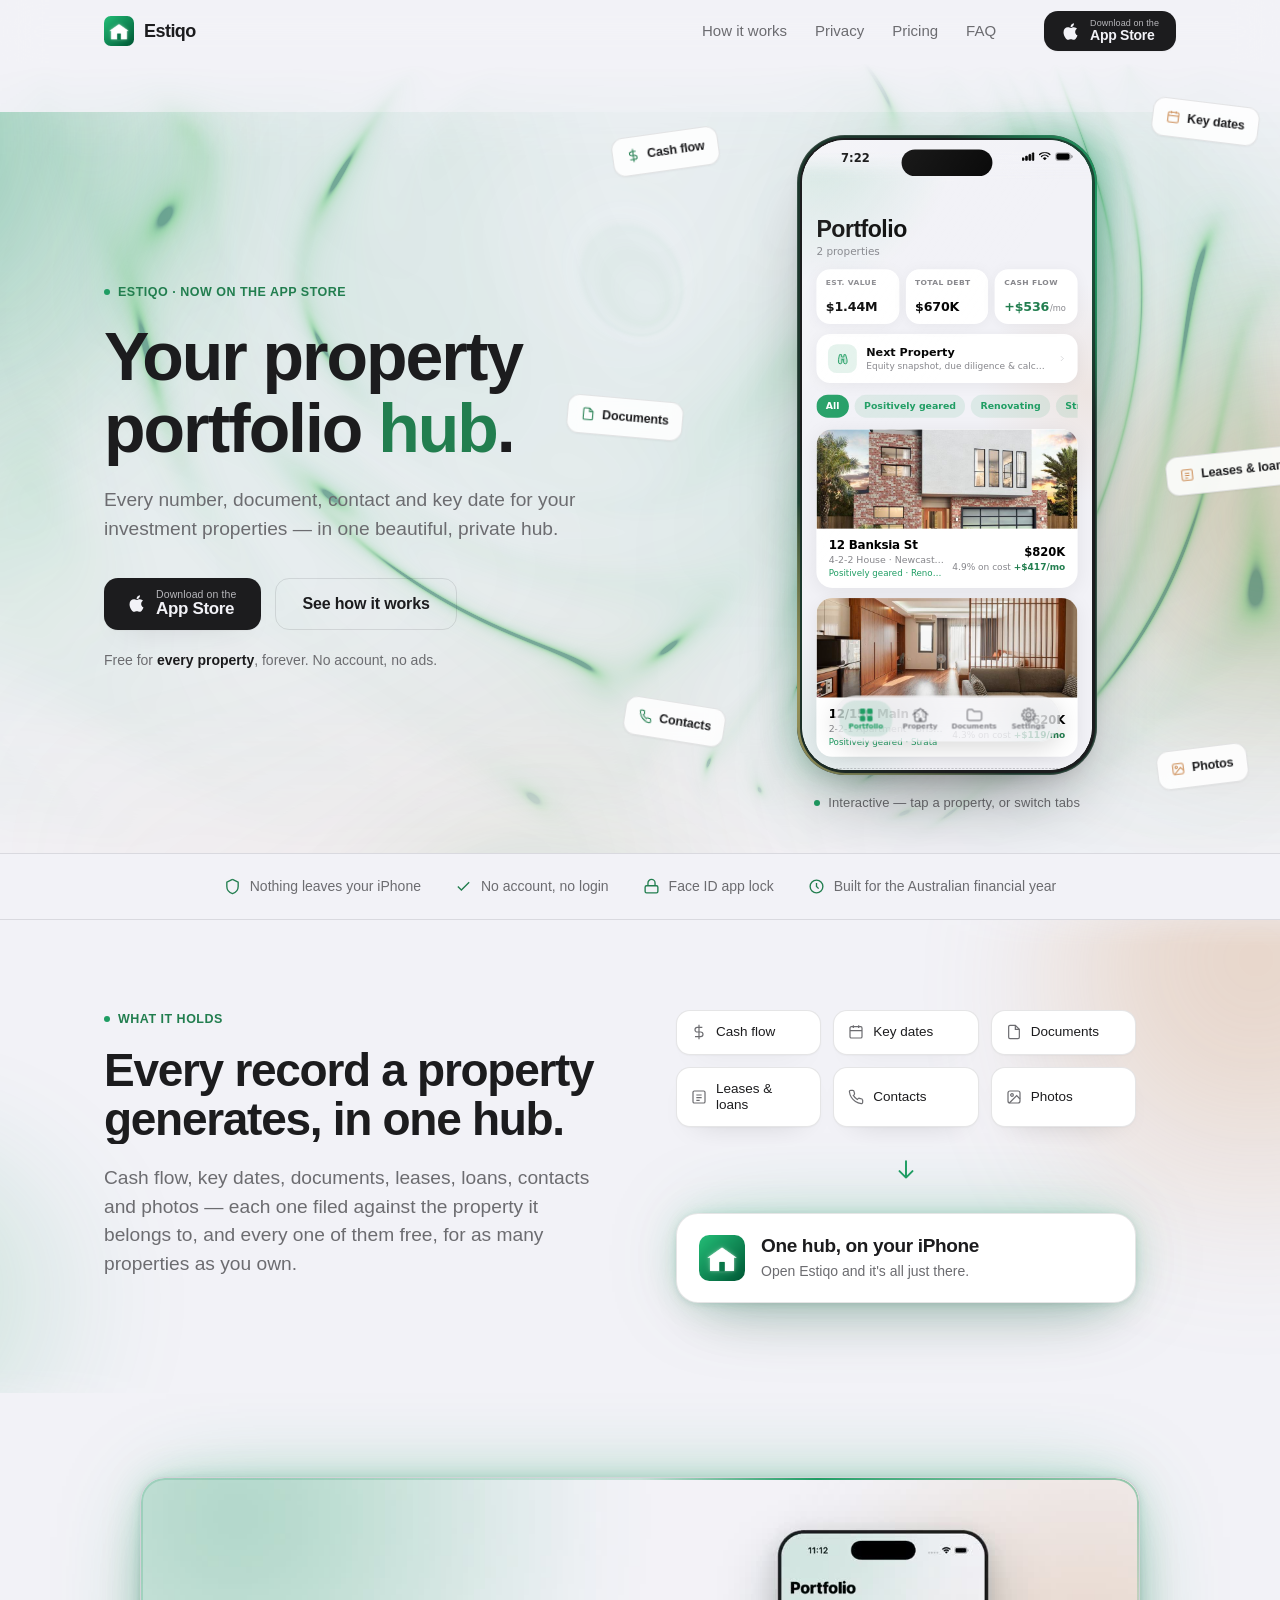
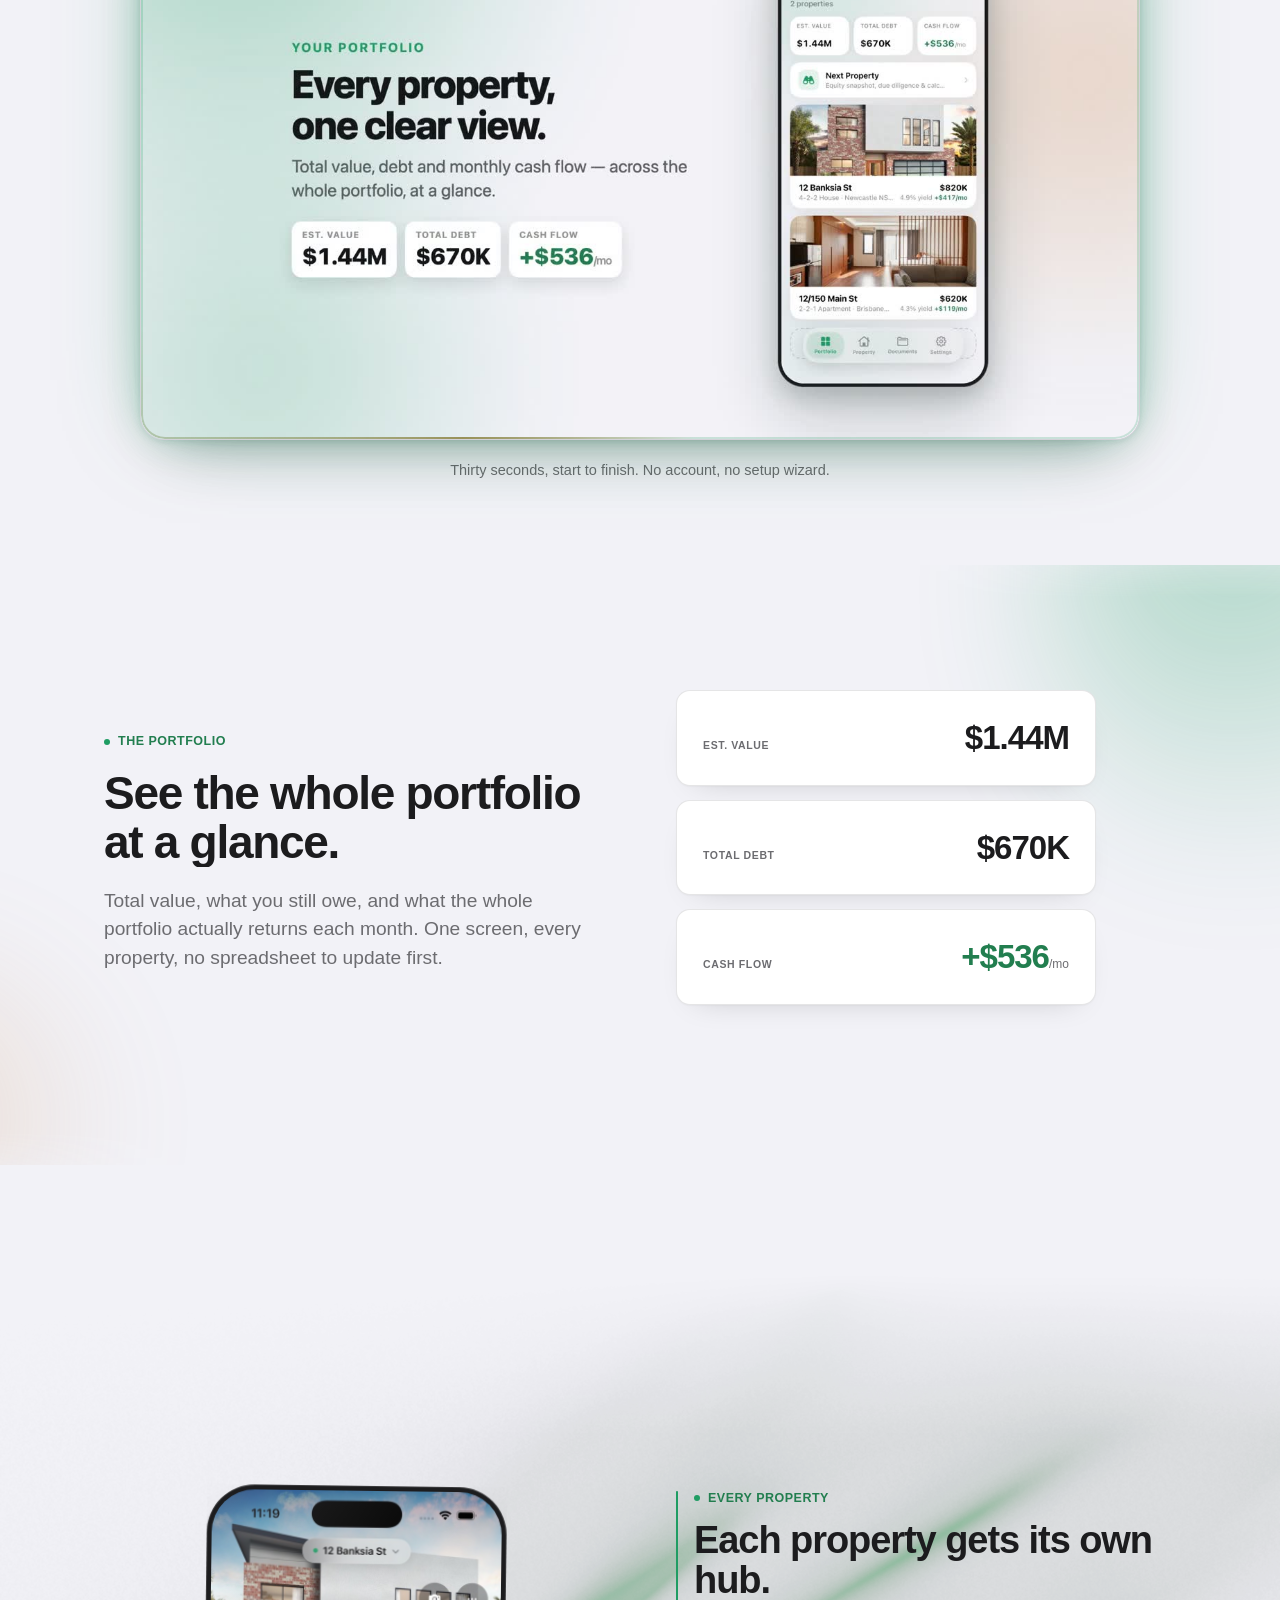
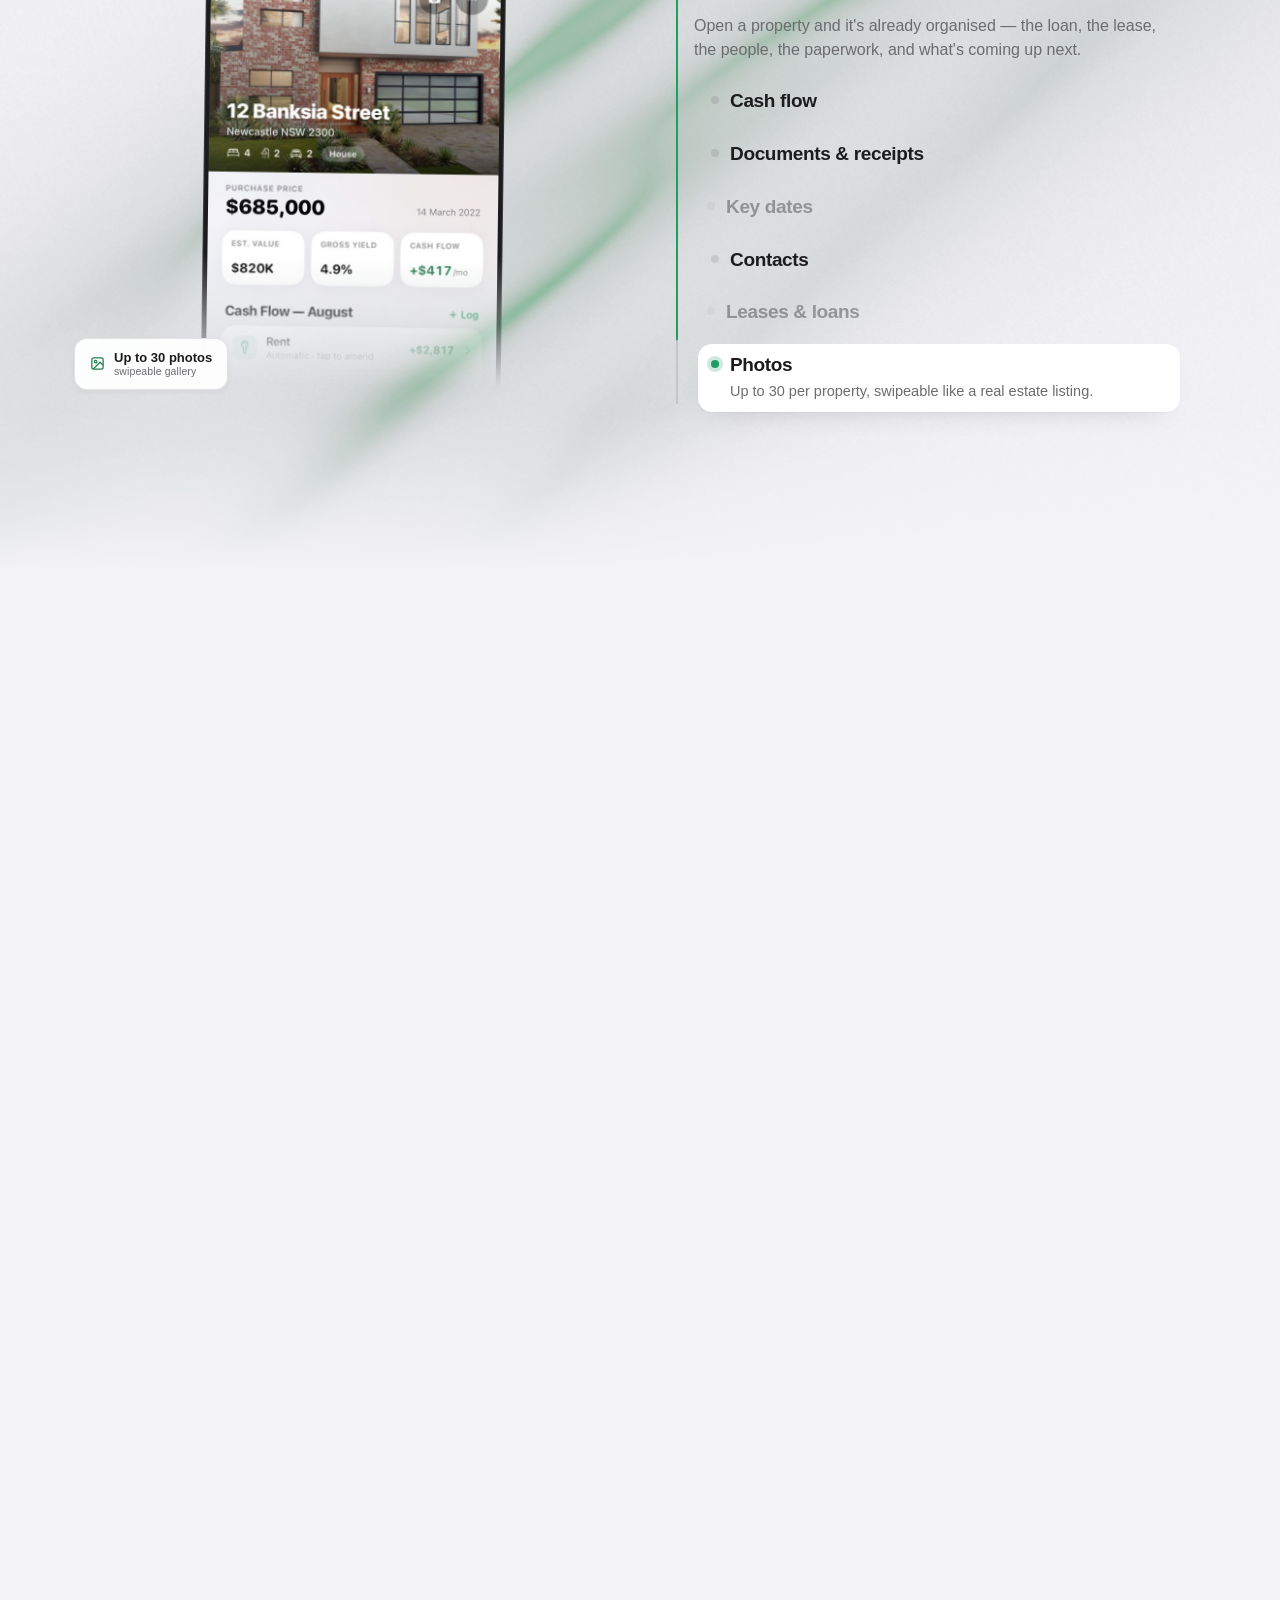
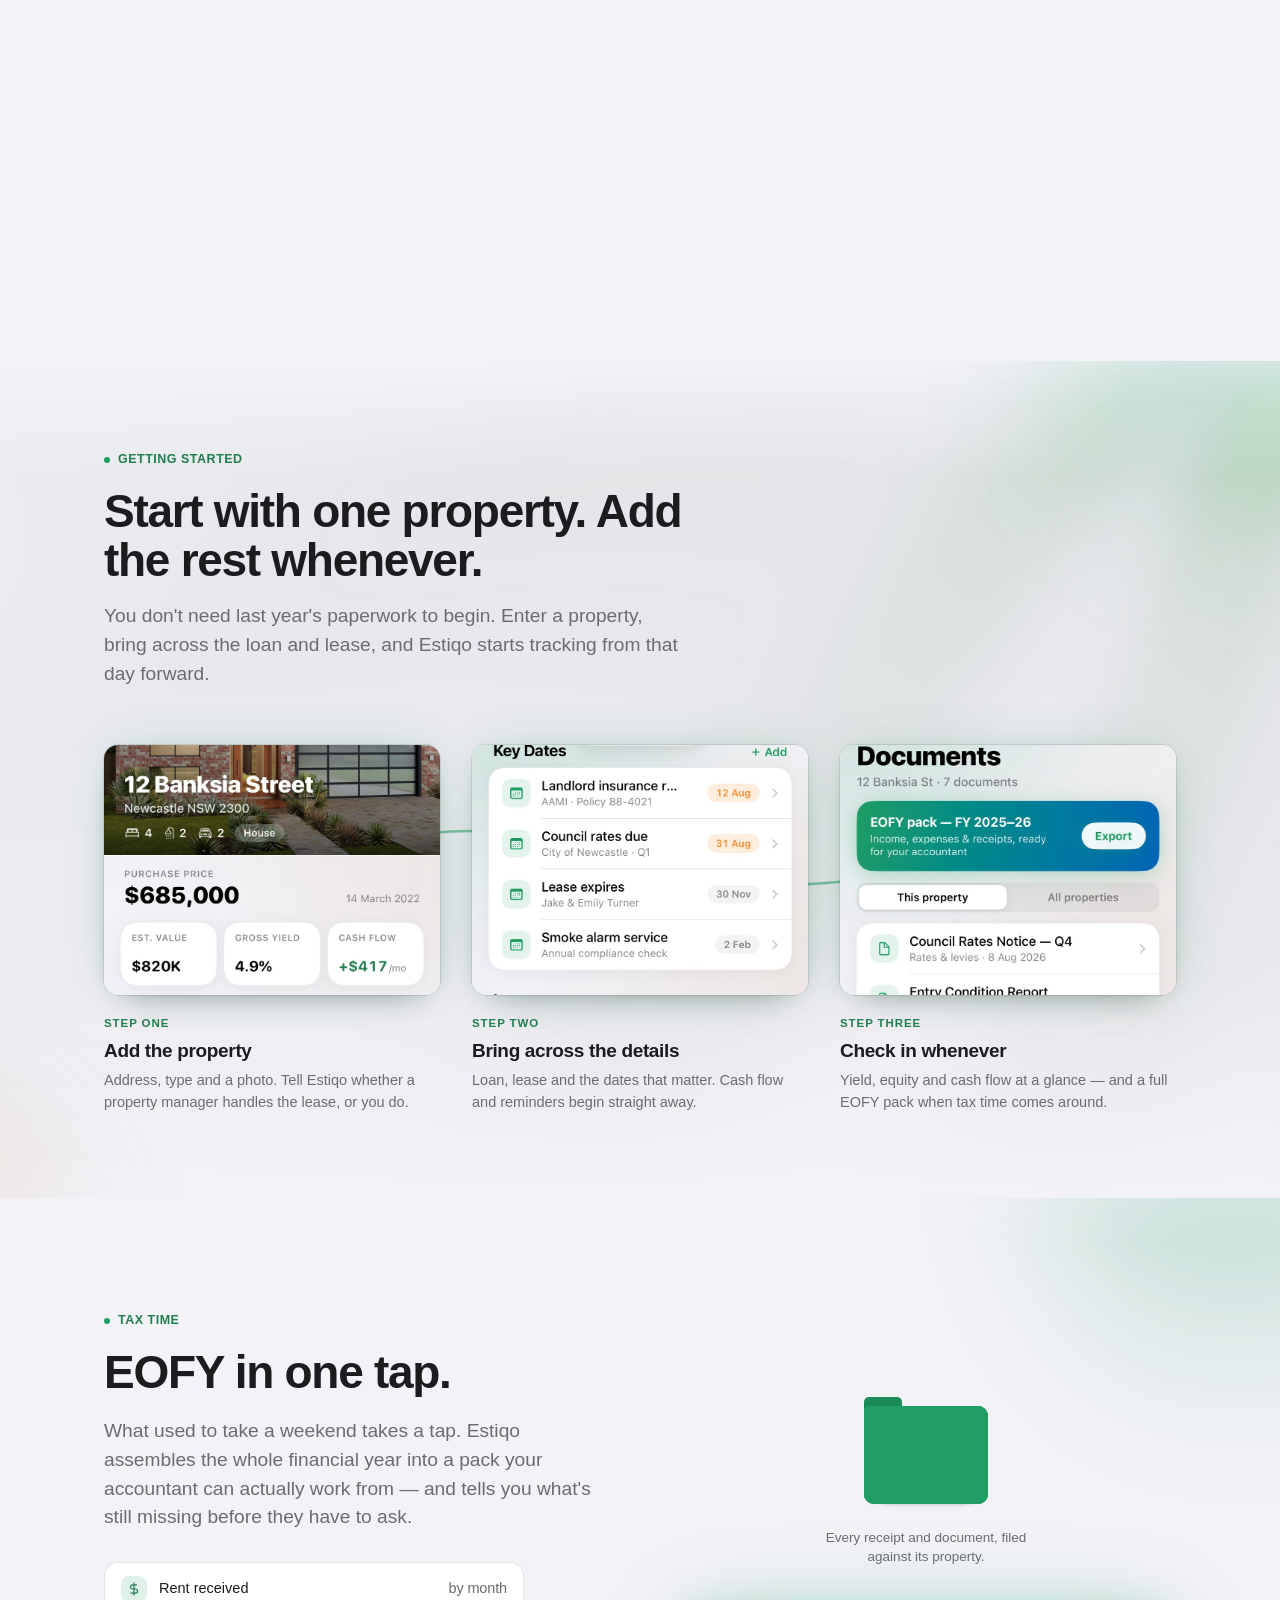
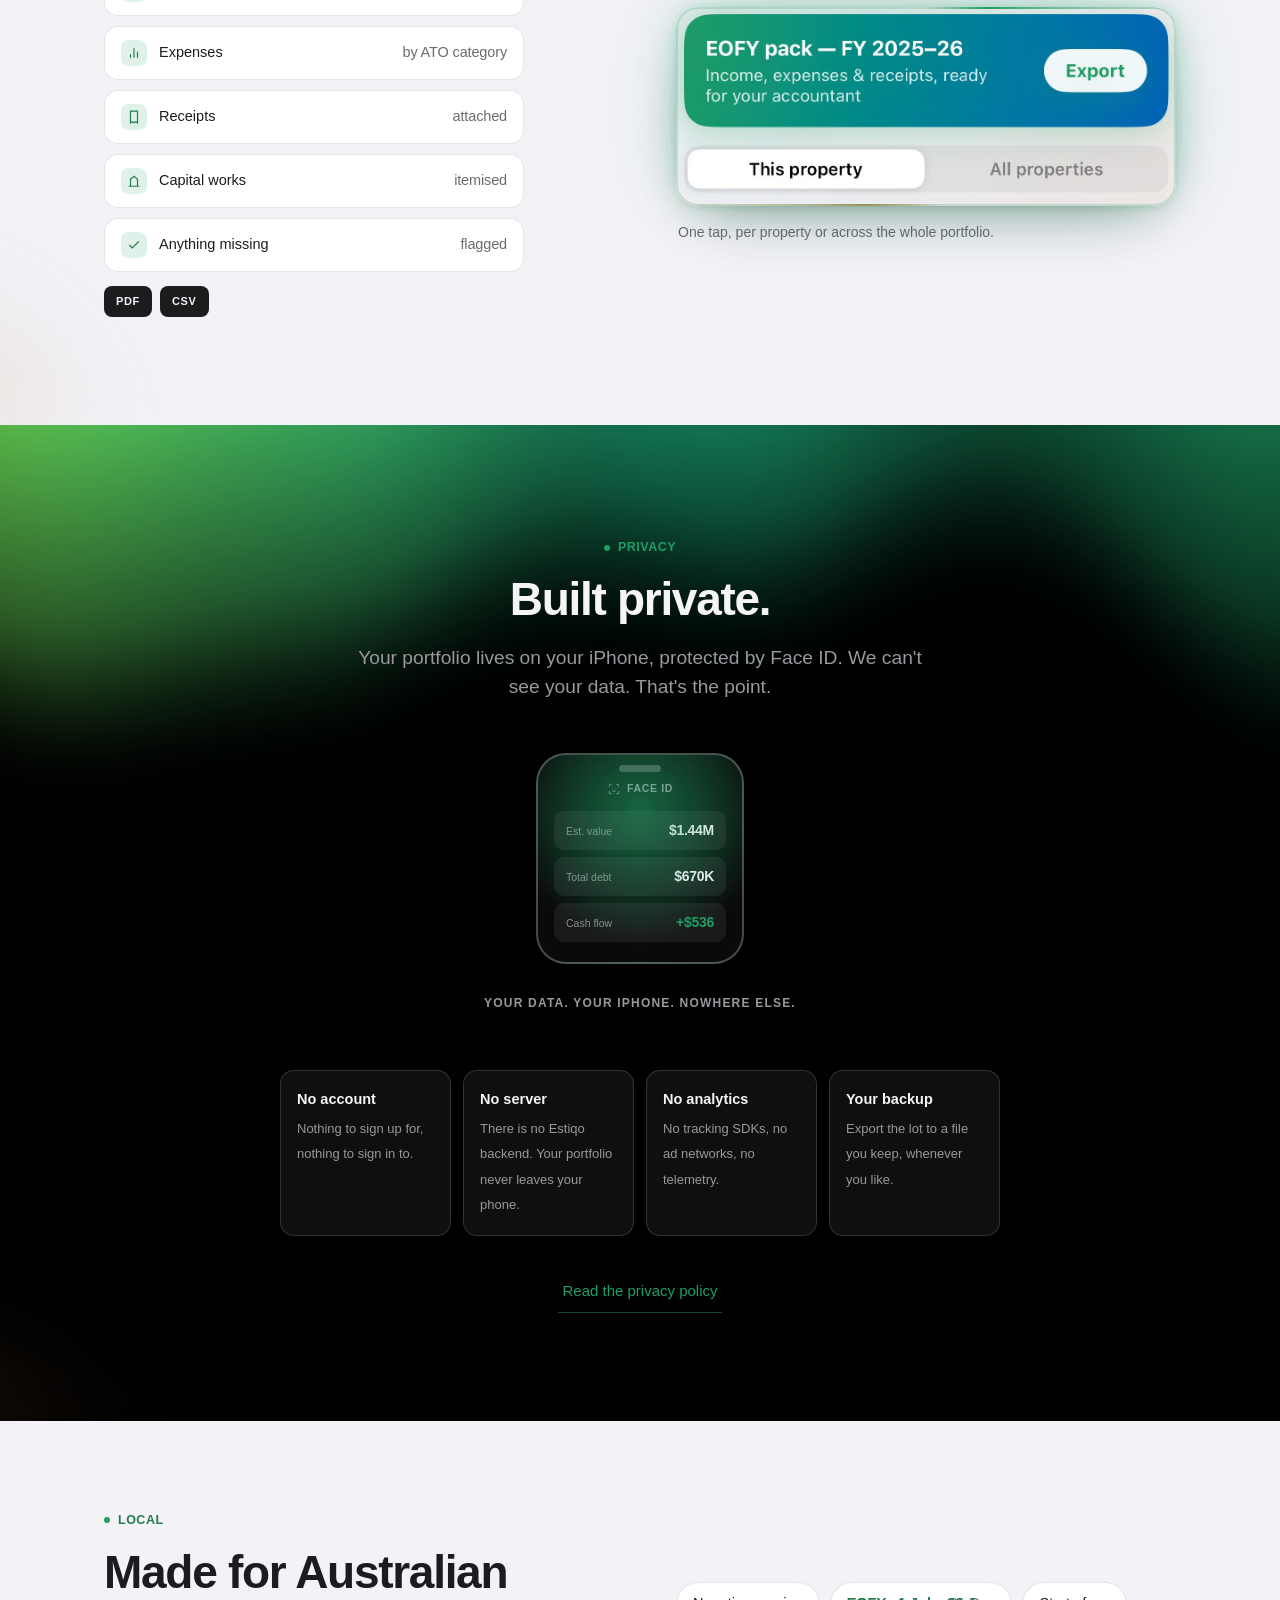
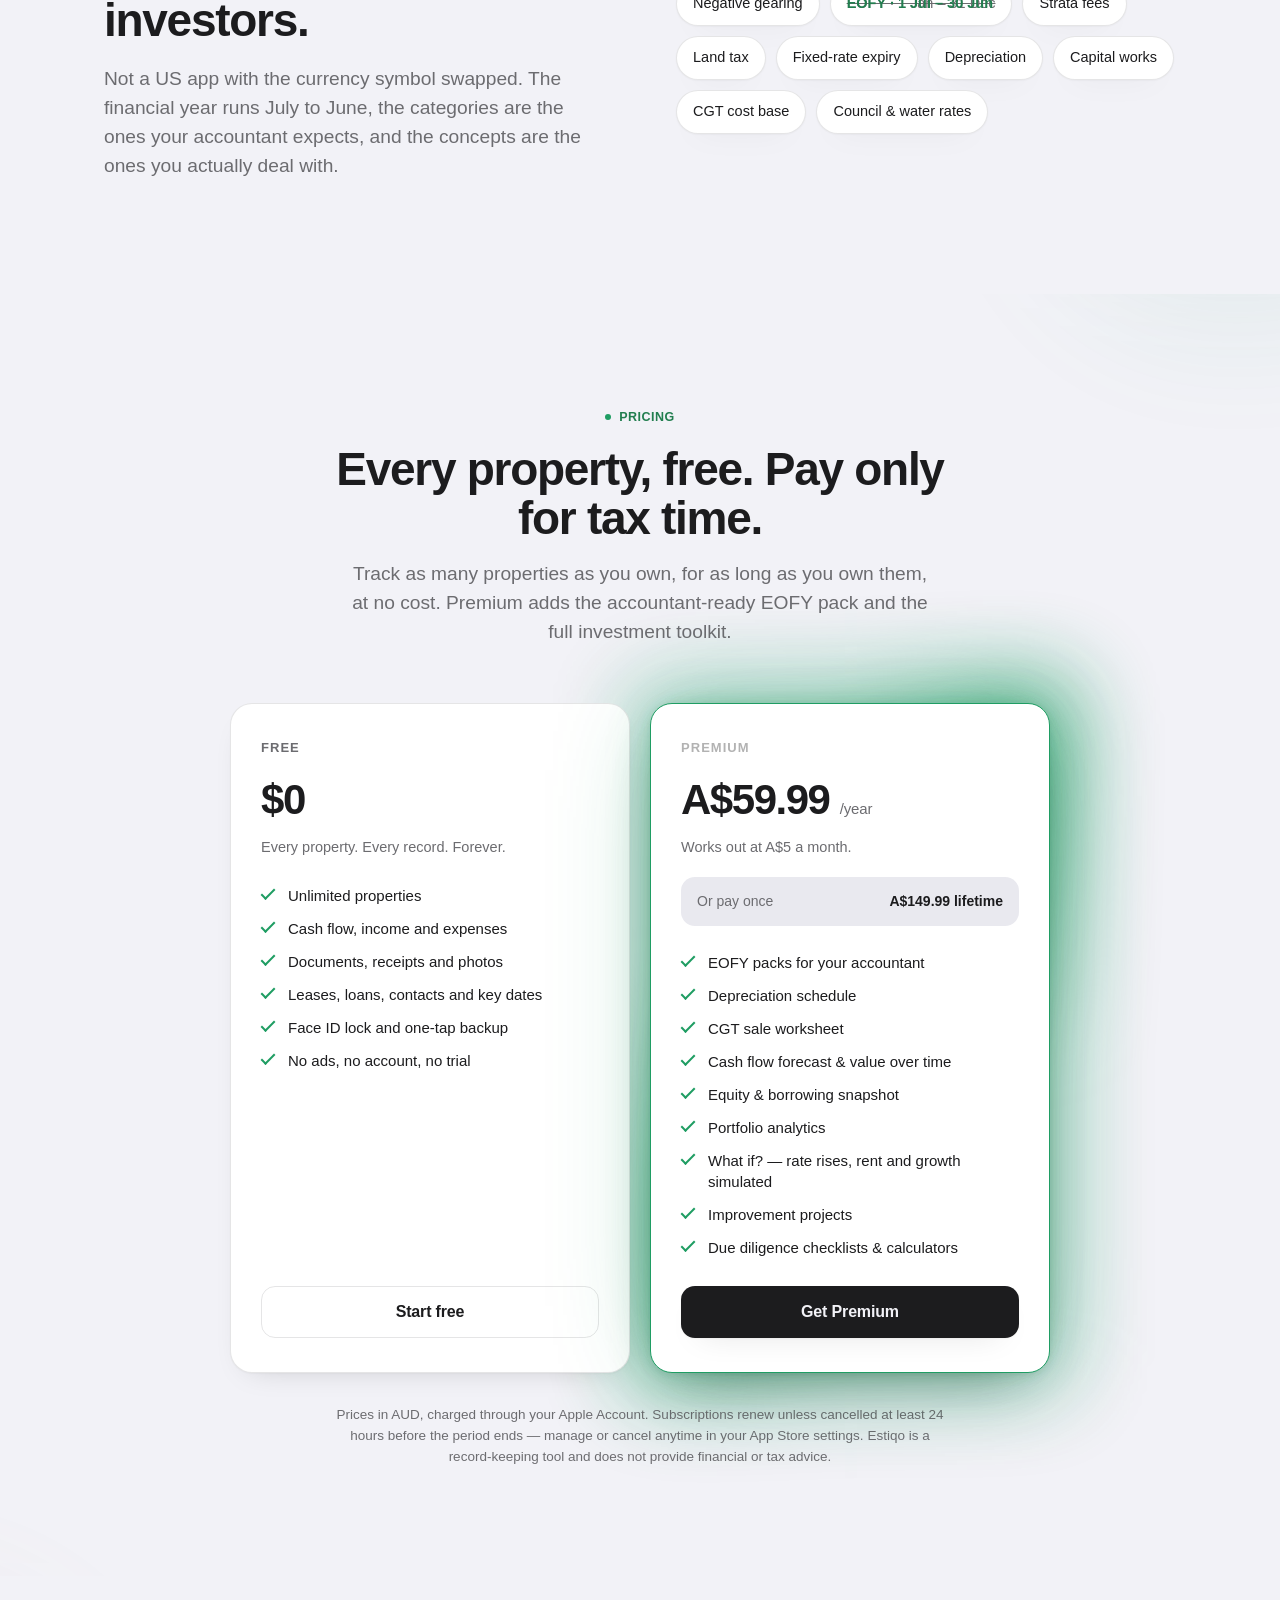
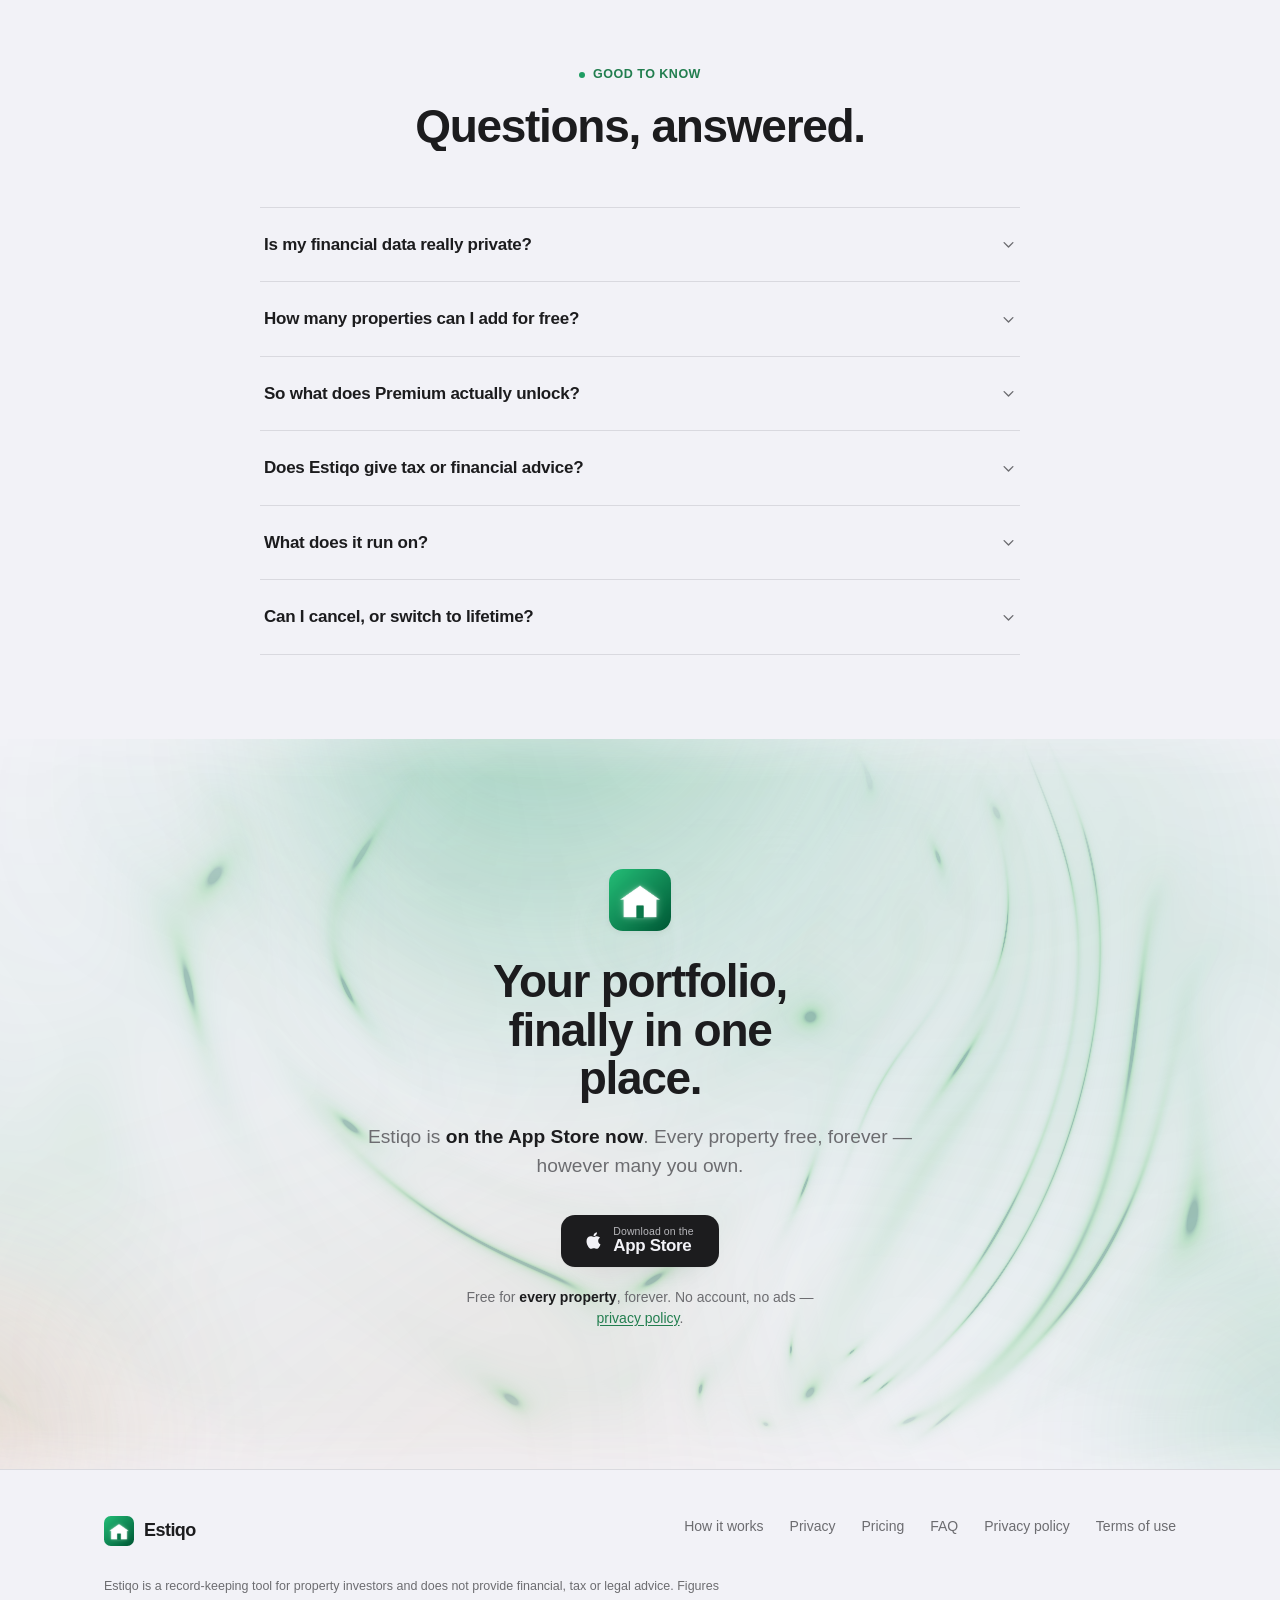
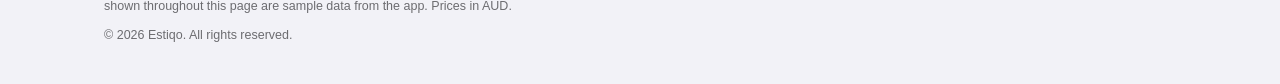
==== commit 737b0601: "Deploy the interactive hero demo, and retire pre-launch copy - Hero phone now runs the app mock-up (" ====
--- a/index.html
+++ b/index.html
@@ -111,9 +111,13 @@
 }
 </script>
 
+<!-- The hero's LCP image now lives inside the mock-up, which JavaScript
+     builds — so the preload scanner never sees it in the markup. -->
+<link rel="preload" as="image" href="img/mock/banksia.jpg" fetchpriority="high">
 <link rel="icon" type="image/png" href="img/icon.png">
 <link rel="apple-touch-icon" href="img/icon.png">
 <link rel="stylesheet" href="css/estiqo.css">
+<link rel="stylesheet" href="css/app-mock.css">
 
 <!-- Sets `.js` before first paint so reveal styles apply without a flash of
      already-visible content. Its absence is the signal to the stylesheet
@@ -346,12 +350,32 @@
         </span>
       </div>
 
+      <!-- The hero phone runs the real app, not a picture of it.
+           js/app-mock.js builds four working screens into #appMock —
+           Portfolio, Property, Documents and Settings — with real
+           scrolling, a working tab bar, and property tiles that open
+           the property they name. Content and measurements both come
+           from the app's own source (Models/SampleData.swift for the
+           demo portfolio, Theme.swift and the Views for the layout),
+           so nothing here can promise something the product doesn't
+           ship.
+
+           The <noscript> below is the whole fallback story: without
+           JavaScript the visitor gets exactly the screenshot this
+           replaced. If the script loads but throws, its own catch puts
+           the same image back — see the end of js/app-mock.js. -->
       <div class="device glow-edge">
-        <div class="device-screen">
-          <img src="img/portfolio-full.jpg" width="598" height="1300" fetchpriority="high"
-               alt="Estiqo's Portfolio screen: two investment properties with photos, showing $1.44M estimated value, $670K total debt and +$536 a month cash flow.">
-        </div>
-      </div>
+        <div class="device-screen" id="appMock">
+          <noscript>
+            <img src="img/portfolio-full.jpg" width="598" height="1300"
+                 alt="Estiqo's Portfolio screen: two investment properties with photos, showing $1.44M estimated value, $670K total debt and +$536 a month cash flow.">
+          </noscript>
+        </div>
+      </div>
+      <p class="mock-hint reveal" style="--i:3">
+        <span aria-hidden="true">Interactive — tap a property, or switch tabs</span>
+        <span class="sr-only">The phone above is an interactive demonstration of the Estiqo app. Use the tab buttons to move between Portfolio, Property, Documents and Settings, and choose a property to open it.</span>
+      </p>
     </div>
   </div>
 </section>
@@ -1098,6 +1122,7 @@
 </footer>
 
 <script src="js/estiqo.js" defer></script>
+<script src="js/app-mock.js" defer></script>
 <script src="js/aurora-flow.js" defer></script>
 <script src="js/molten-flow.js" defer></script>
 <script src="js/light-pillar.js" defer></script>
--- a/css/estiqo.css
+++ b/css/estiqo.css
@@ -523,7 +523,14 @@
 
 .device {
   position: relative;
-  width: 300px;
+  /* Width is carried as a bare NUMBER, not a length, because
+     css/app-mock.css has to divide it to work out the scale factor
+     for the hero's interactive mock-up — and calc() cannot divide a
+     length by a length. Every override below sets the number, so the
+     phone and the mock inside it can never disagree about how wide
+     the phone is. */
+  --dev-w-n: 300;
+  width: calc(var(--dev-w-n) * 1px);
   aspect-ratio: 1206 / 2622;
   background: #1C1C1E;
   border-radius: 48px;
@@ -553,7 +560,7 @@
   pointer-events: none;
 }
 
-.device.sm { width: 262px; }
+.device.sm { --dev-w-n: 262; }
 
 /* Bottom-cropped device. The mask does the cropping rather than a hard
    overflow edge, so the phone dissolves out of frame instead of looking
@@ -564,7 +571,7 @@
   -webkit-mask-image: linear-gradient(to bottom, #000 74%, transparent);
   mask-image: linear-gradient(to bottom, #000 74%, transparent);
 }
-.device-bleed .device { width: 300px; }
+.device-bleed .device { --dev-w-n: 300; }
 
 /* Detail crop — a piece of a screen at its own scale, framed as an
    artefact rather than dressed up as a device. */
@@ -1367,7 +1374,13 @@
   /* Device moves up directly under the CTA so the product is on the
      first screen. It used to sit 650px down, below a six-line centred
      paragraph — a phone visitor's entire first impression was type. */
-  .device { width: 250px; }
+  .device { --dev-w-n: 250; }
+  /* The mocked phone runs wider than the screenshot phones from here
+     down. Below 860px the hero is a single centred column with room
+     to spare, and every tap target inside the mock is scaled by the
+     phone's width — at 250px the tab bar's items are 30px tall, which
+     is a control you have to aim at. */
+  .device:has(.mock) { --dev-w-n: 288; }
 
   .band { padding: 64px 0; }
   .band.tight { padding: 52px 0; }
@@ -1539,7 +1552,8 @@
   .nav-inner { padding: 10px 20px; }
 
   .hero h1 { letter-spacing: -0.035em; }
-  .device { width: 228px; }
+  .device { --dev-w-n: 228; }
+  .device:has(.mock) { --dev-w-n: 268; }
   .cta-row { flex-direction: column; align-items: stretch; gap: 10px; }
   .cta-row .btn { width: 100%; }
   .cta-fine { text-align: center; }
@@ -2964,3 +2978,11 @@
   .doc-folder .folder-front,
   .doc-folder .paper-label { transition: none; }
 }
+
+/* The smallest phones still in circulation (320pt wide) have 280px of
+   content once the gutter is taken off, so the hero's interactive
+   mock-up steps down once more — 268 would sit 6px from each edge,
+   which reads as a mistake rather than a margin. */
+@media (max-width: 360px) {
+  .device:has(.mock) { --dev-w-n: 244; }
+}
--- a/css/app-mock.css
+++ b/css/app-mock.css
@@ -0,0 +1,979 @@
+/* ============================================================
+   Estiqo — interactive app mock-up (hero phone)
+   ------------------------------------------------------------
+   Companion to js/app-mock.js. Everything here is scoped under
+   `.mock`, so it can't reach any of the page's own styles.
+
+   THE ONE IDEA IN THIS FILE
+   The mock is laid out at the iPhone's real point size — 402 x 874
+   — and a single `transform: scale()` shrinks it into whatever
+   width the phone is at the current breakpoint. That means every
+   `px` below is a genuine iOS point, copyable straight out of the
+   Swift, and it means the hit boxes are correct at every size for
+   free: a transform scales hit-testing along with the pixels, so
+   a 44pt tap target is exactly 44pt-equivalent whether the phone
+   is rendering at 300px or 240px.
+
+   The scale is derived, not guessed: `--dev-w-n` is the phone's
+   width as a bare number (declared next to `.device`'s width in
+   estiqo.css so the two can never drift), less the 5px bezel on
+   each side, over 402.
+
+   APPEARANCE
+   Deliberately always light, in both page themes. The phone is a
+   photograph of a product, and every other screenshot on this page
+   is a light capture; a hero phone that flipped to dark while the
+   three shots below it stayed light would read as two different
+   apps. Colours are the app's own: AccentColor, DS.positive,
+   DS.negative and AuraBackground from Theme.swift.
+   ============================================================ */
+
+/* ---------- Frame ---------- */
+
+.mock-host {
+  /* The real screen's aspect, so the mock fills it exactly rather
+     than the old screenshot's slightly-off 598x1300 crop. */
+  aspect-ratio: 402 / 874;
+  --mock-s: calc((var(--dev-w-n, 300) - 10) / 402);
+}
+/* Only the mocked phone drops the fixed device aspect — the hub
+   section's phone still carries a screenshot and keeps it. */
+.device:has(> .mock-host) { aspect-ratio: auto; }
+
+.mock {
+  position: absolute;
+  inset: 0 auto auto 0;
+  width: 402px;
+  height: 874px;
+  transform: scale(var(--mock-s));
+  transform-origin: 0 0;
+  overflow: hidden;
+  border-radius: calc(43px / var(--mock-s));
+  isolation: isolate;
+
+  /* iOS system palette, light. */
+  --m-bg: #F2F2F7;
+  --m-card: #FFFFFF;
+  --m-ink: #000000;
+  --m-2: rgba(60, 60, 67, 0.62);
+  --m-3: rgba(60, 60, 67, 0.32);
+  --m-line: rgba(60, 60, 67, 0.2);
+  --m-accent: #1F9D63;
+  --m-pos: #227E4F;
+  --m-neg: #B23B40;
+  --m-orange: #C4761B;
+
+  background: var(--m-bg);
+  color: var(--m-ink);
+  font-family: -apple-system, BlinkMacSystemFont, "SF Pro Text", "Segoe UI", Roboto, system-ui, sans-serif;
+  font-size: 15px;
+  line-height: 1.25;
+  letter-spacing: 0;
+  text-align: left;
+  -webkit-font-smoothing: antialiased;
+  cursor: default;
+}
+
+/* AuraBackground (Theme.swift): three huge, heavily-blurred circles
+   at low opacity — accent top-left, warm right, accent bottom-left. */
+.maura {
+  position: absolute;
+  inset: 0;
+  pointer-events: none;
+  background:
+    radial-gradient(circle 260px at 6% 2%, rgba(31, 157, 99, 0.16), transparent 70%),
+    radial-gradient(circle 215px at 98% 40%, rgba(204, 140, 84, 0.13), transparent 70%),
+    radial-gradient(circle 195px at 10% 94%, rgba(31, 157, 99, 0.09), transparent 70%);
+}
+
+/* ---------- Screens ---------- */
+
+.mscreens { position: absolute; inset: 0; }
+
+.mscreen {
+  position: absolute;
+  inset: 0;
+  overflow-y: auto;
+  overflow-x: hidden;
+  scrollbar-width: none;
+  -webkit-overflow-scrolling: touch;
+  opacity: 0;
+  visibility: hidden;
+  transform: translate3d(var(--mx, 0), 0, 0);
+  transition: opacity 0.24s var(--ease-soft), transform 0.34s cubic-bezier(0.32, 0.72, 0, 1), visibility 0s linear 0.34s;
+}
+.mscreen::-webkit-scrollbar { display: none; }
+.mscreen.on {
+  opacity: 1;
+  visibility: visible;
+  --mx: 0px;
+  transition-delay: 0s, 0s, 0s;
+}
+.mock[data-dir="fwd"] .mscreen:not(.on) { --mx: -18px; }
+.mock[data-dir="back"] .mscreen:not(.on) { --mx: 18px; }
+.mock[data-dir="fwd"] .mscreen.on { animation: mock-in-fwd 0.34s cubic-bezier(0.32, 0.72, 0, 1); }
+.mock[data-dir="back"] .mscreen.on { animation: mock-in-back 0.34s cubic-bezier(0.32, 0.72, 0, 1); }
+@keyframes mock-in-fwd { from { transform: translate3d(22px, 0, 0); } }
+@keyframes mock-in-back { from { transform: translate3d(-22px, 0, 0); } }
+
+/* DS.pagePadding = 20. Top clears the 59pt safe area; the bottom
+   matches PortfolioView's own `Spacer(minLength: 130)` so the last
+   card can clear the floating tab bar. */
+.mpad { padding: 83px 20px 130px; }
+.mpad-flush { padding-top: 0; }
+.mpad-docs { padding-top: 111px; }  /* 59 safe area + DocumentsView's 52 */
+
+/* ---------- Shared components ---------- */
+
+.mi { width: 1em; height: 1em; display: block; fill: none; stroke: currentColor; stroke-width: 1.7; stroke-linecap: round; stroke-linejoin: round; }
+.mi[data-fill] { fill: currentColor; stroke: none; }
+
+.t-pos { color: var(--m-pos); }
+.t-neg { color: var(--m-neg); }
+.t-ink { color: var(--m-ink); }
+
+/* CardBackground: DS.card, 19pt continuous radius,
+   .shadow(color: .black.opacity(0.05), radius: 10, y: 3).
+
+   NOTE ON EVERY SHADOW IN THIS FILE: SwiftUI's `radius:` is a Gaussian
+   radius, and CSS's blur-radius is roughly twice that — so a SwiftUI
+   radius of 10 is a 20px CSS blur, not 10px. Transcribing the numbers
+   straight across (which is what this file did at first) renders every
+   shadow in the mock about half as soft as the app's, which reads as a
+   subtly harder, flatter interface without ever looking wrong enough to
+   point at. */
+.mcard {
+  background: var(--m-card);
+  border-radius: 19px;
+  box-shadow: 0 3px 20px rgba(0, 0, 0, 0.05);
+}
+
+.mdiv { height: 1px; background: var(--m-line); margin-left: 63px; }
+
+/* DSRow — 34pt tinted icon tile, 15.5 title, 12.5 subtitle, 16/12. */
+.mrow {
+  display: flex;
+  align-items: center;
+  gap: 13px;
+  padding: 12px 16px;
+  min-height: 58px;
+}
+.mrow-ic {
+  flex: 0 0 34px;
+  width: 34px;
+  height: 34px;
+  border-radius: 10px;
+  background: rgba(31, 157, 99, 0.12);
+  color: var(--m-accent);
+  display: grid;
+  place-items: center;
+  font-size: 17px;
+}
+.mrow-txt { flex: 1 1 auto; min-width: 0; display: block; }
+.mrow-txt b { display: block; font-size: 15.5px; font-weight: 500; letter-spacing: -0.1px; white-space: nowrap; overflow: hidden; text-overflow: ellipsis; }
+.mrow-txt i { display: block; font-style: normal; font-size: 12.5px; color: var(--m-2); margin-top: 2px; white-space: nowrap; overflow: hidden; text-overflow: ellipsis; }
+.mrow-trail { flex: 0 0 auto; display: flex; align-items: center; gap: 9px; }
+.mrow-amt { font-size: 15px; font-weight: 600; font-variant-numeric: tabular-nums; }
+.mrow-stack { display: block; text-align: right; }
+.mrow-stack b { display: block; font-size: 14px; font-weight: 600; }
+.mrow-stack i { display: block; font-style: normal; font-size: 12.5px; color: var(--m-2); margin-top: 2px; }
+.mrow-chev { color: var(--m-3); font-size: 12px; }
+.mrow-menu { display: flex; align-items: center; gap: 3px; font-size: 14px; color: var(--m-2); }
+.mrow-menu .mi { font-size: 10px; stroke-width: 2.4; }
+
+/* DSRowOpenButton — the small trailing control that is the row's
+   only tap target in the app, so a tap can't be confused with the
+   start of a scroll. Reproduced at its real 30pt size. */
+.mrow-open {
+  width: 30px;
+  height: 30px;
+  border-radius: 15px;
+  background: rgba(120, 120, 128, 0.12);
+  color: var(--m-2);
+  display: grid;
+  place-items: center;
+  font-size: 13px;
+}
+.mrow-open .mi { stroke-width: 2.4; }
+
+.mrow-pill {
+  font-size: 12.5px;
+  font-weight: 600;
+  font-variant-numeric: tabular-nums;
+  padding: 5px 11px;
+  border-radius: 11px;
+  background: rgba(120, 120, 128, 0.14);
+  color: var(--m-2);
+  white-space: nowrap;
+}
+.mrow-pill.soon { background: rgba(230, 150, 60, 0.2); color: var(--m-orange); }
+
+.mswitch {
+  width: 51px;
+  height: 31px;
+  border-radius: 16px;
+  background: rgba(120, 120, 128, 0.22);
+  position: relative;
+  flex: 0 0 auto;
+}
+.mswitch.on { background: var(--m-accent); }
+.mswitch::after {
+  content: "";
+  position: absolute;
+  top: 2px;
+  left: 2px;
+  width: 27px;
+  height: 27px;
+  border-radius: 50%;
+  background: #fff;
+  box-shadow: 0 3px 8px rgba(0, 0, 0, 0.15), 0 1px 1px rgba(0, 0, 0, 0.16);
+}
+.mswitch.on::after { left: 22px; }
+
+/* SectionHeader: 19pt bold, inset 5, 9 below. */
+.msec { display: flex; align-items: baseline; justify-content: space-between; padding: 0 5px 9px; }
+.msec h3 { font-size: 19px; font-weight: 700; letter-spacing: -0.3px; margin: 0; }
+.msec-a { font-size: 14px; font-weight: 600; color: var(--m-accent); }
+.msection { margin-top: 25px; }   /* DS.sectionSpacing */
+
+/* StatRow / StatTile. The 27pt min-height on the label is what keeps
+   three tiles the same height when one label wraps to two lines. */
+.mstats { display: flex; gap: 9px; margin-top: 16px; }
+.mstat {
+  flex: 1 1 0;
+  min-width: 0;
+  padding: 12px 13px;
+  background: var(--m-card);
+  border-radius: 19px;
+  box-shadow: 0 3px 20px rgba(0, 0, 0, 0.05);
+}
+.mstat-l {
+  display: block;
+  min-height: 27px;
+  font-size: 10.5px;
+  font-weight: 600;
+  letter-spacing: 0.5px;
+  color: var(--m-2);
+}
+.mstat-v { display: flex; align-items: baseline; gap: 1px; margin-top: 3px; }
+.mstat-v b {
+  font-family: ui-rounded, "SF Pro Rounded", -apple-system, system-ui, sans-serif;
+  font-size: 17.5px;
+  font-weight: 700;
+  font-variant-numeric: tabular-nums;
+  letter-spacing: -0.2px;
+}
+.mstat-v i { font-style: normal; font-size: 11.5px; color: var(--m-2); }
+
+.mlink {
+  padding: 13px 16px;
+  font-size: 14px;
+  font-weight: 600;
+  color: var(--m-accent);
+}
+.mfoot { margin: 8px 5px 0; font-size: 11.5px; line-height: 1.35; color: var(--m-2); }
+
+/* "Add a property" / "Add a document": a dashed 1.5pt outline at 40%
+   secondary, not a filled tile — the app draws the empty slot rather
+   than another solid card competing with the real ones. */
+.mbig {
+  display: flex;
+  align-items: center;
+  justify-content: center;
+  gap: 7px;
+  width: 100%;
+  margin-top: 16px;
+  padding: 21px 0;
+  border: 1.5px dashed rgba(60, 60, 67, 0.32);
+  border-radius: 22px;
+  background: none;
+  color: var(--m-accent);
+  font: inherit;
+  font-size: 15px;
+  font-weight: 600;
+}
+.mbig .mi { font-size: 15px; stroke-width: 2.2; }
+.mbig-doc { border-radius: 19px; padding: 18px 0; }
+
+/* tagFilterRow — a horizontally scrolling chip row, the active chip
+   filled with the accent and the rest tinted at 10%. */
+.mchips {
+  display: flex;
+  gap: 8px;
+  margin-top: 14px;
+  padding: 2px 0;
+  overflow-x: auto;
+  scrollbar-width: none;
+}
+.mchips::-webkit-scrollbar { display: none; }
+.mchip {
+  flex: 0 0 auto;
+  font-size: 13px;
+  font-weight: 600;
+  padding: 8px 13px;
+  border-radius: 99px;
+  background: rgba(31, 157, 99, 0.1);
+  color: var(--m-accent);
+  white-space: nowrap;
+}
+.mchip.on { background: var(--m-accent); color: #fff; }
+
+/* ---------- Portfolio ---------- */
+
+.mhead { padding-top: 24px; }
+.mhead h2 { margin: 0; font-size: 32px; font-weight: 800; letter-spacing: -0.7px; line-height: 1.1; }
+.mhead p { margin: 3px 0 0; font-size: 14.5px; font-weight: 500; color: var(--m-2); }
+
+.mnext {
+  display: flex;
+  align-items: center;
+  gap: 13px;
+  width: 100%;
+  margin-top: 14px;
+  padding: 14px 16px;
+  border: 0;
+  font: inherit;
+  text-align: left;
+  color: inherit;
+}
+.mnext-ic {
+  flex: 0 0 40px;
+  width: 40px;
+  height: 40px;
+  border-radius: 12px;
+  background: rgba(31, 157, 99, 0.12);
+  color: var(--m-accent);
+  display: grid;
+  place-items: center;
+  font-size: 19px;
+}
+.mnext-ic .mi { fill: currentColor; fill-opacity: 0.18; }
+.mnext-t { flex: 1 1 auto; min-width: 0; }
+.mnext-t b { display: block; font-size: 15.5px; font-weight: 600; }
+.mnext-t i { display: block; font-style: normal; font-size: 12.5px; color: var(--m-2); margin-top: 2px; white-space: nowrap; overflow: hidden; text-overflow: ellipsis; }
+
+.mtiles { display: flex; flex-direction: column; gap: 14px; margin-top: 14px; }
+
+/* PropertyCard: 138pt photo, 22pt radius, 17/13 body padding. */
+.mtile {
+  display: block;
+  width: 100%;
+  padding: 0;
+  border: 0;
+  border-radius: 22px;
+  overflow: hidden;
+  background: var(--m-card);
+  box-shadow: 0 5px 28px rgba(0, 0, 0, 0.07);
+  font: inherit;
+  color: inherit;
+  text-align: left;
+  transition: transform 0.18s var(--ease-soft), box-shadow 0.18s var(--ease-soft);
+}
+.mtile-ph { display: block; height: 138px; overflow: hidden; }
+.mtile-ph img { width: 100%; height: 100%; object-fit: cover; display: block; }
+.mtile-b { display: flex; align-items: center; gap: 10px; padding: 13px 17px; }
+.mtile-l { flex: 1 1 auto; min-width: 0; }
+.mtile-l b { display: block; font-size: 16.5px; font-weight: 700; letter-spacing: -0.3px; }
+.mtile-l i,
+.mtile-l em {
+  display: block;
+  font-style: normal;
+  margin-top: 2px;
+  white-space: nowrap;
+  overflow: hidden;
+  text-overflow: ellipsis;
+}
+.mtile-l i { font-size: 13px; color: var(--m-2); }
+.mtile-l em { font-size: 12px; font-weight: 500; color: var(--m-accent); }
+.mtile-r { flex: 0 0 auto; text-align: right; }
+.mtile-r b {
+  display: block;
+  font-family: ui-rounded, "SF Pro Rounded", -apple-system, system-ui, sans-serif;
+  font-size: 16px;
+  font-weight: 700;
+  font-variant-numeric: tabular-nums;
+}
+.mtile-r i { display: flex; gap: 4px; justify-content: flex-end; font-style: normal; font-size: 12.5px; color: var(--m-2); margin-top: 2px; font-variant-numeric: tabular-nums; }
+.mtile-r i .t-pos { font-weight: 600; }
+
+/* ---------- Property detail ---------- */
+
+/* PropertyHeader: 330pt tall, ignoring the top safe area. */
+.mhero { position: relative; height: 330px; overflow: hidden; }
+.mhero > img { width: 100%; height: 100%; object-fit: cover; display: block; }
+.mhero-scrim {
+  position: absolute;
+  inset: 0;
+  background: linear-gradient(to bottom, rgba(0, 0, 0, 0.25) 0%, rgba(0, 0, 0, 0) 35%, rgba(0, 0, 0, 0.55) 100%);
+}
+.mhero-btns { position: absolute; top: 64px; right: 18px; display: flex; gap: 8px; }
+.mhero-b {
+  width: 44px;
+  height: 44px;
+  border-radius: 50%;
+  background: rgba(0, 0, 0, 0.35);
+  color: #fff;
+  display: grid;
+  place-items: center;
+  font-size: 15px;
+}
+.mdots { width: 17px; height: 3px; position: relative; }
+.mdots, .mdots::before, .mdots::after { background: currentColor; border-radius: 50%; height: 3.4px; width: 3.4px; }
+.mdots::before, .mdots::after { content: ""; position: absolute; top: 0; }
+.mdots::before { left: -6.5px; }
+.mdots::after { left: 6.5px; }
+
+.mhero-t { position: absolute; left: 24px; right: 24px; bottom: 16px; color: #fff; }
+.mhero-t b { display: block; font-size: 28px; font-weight: 800; letter-spacing: -0.6px; line-height: 1.08; }
+.mhero-t i { display: block; font-style: normal; font-size: 14.5px; font-weight: 500; color: rgba(255, 255, 255, 0.85); margin-top: 3px; }
+.mspecs { display: flex; align-items: center; gap: 13px; margin-top: 7px; }
+.mspecs > span { display: flex; align-items: center; gap: 5px; font-size: 13.5px; font-weight: 600; }
+.mspecs .mi { font-size: 13px; color: rgba(255, 255, 255, 0.8); }
+.mspecs em {
+  font-style: normal;
+  font-size: 12px;
+  font-weight: 600;
+  letter-spacing: 0.2px;
+  padding: 3.5px 10px;
+  border-radius: 99px;
+  background: rgba(255, 255, 255, 0.22);
+}
+
+.mprice { display: flex; align-items: flex-end; justify-content: space-between; padding: 16px 24px 0; }
+.mprice i { display: block; font-style: normal; font-size: 11px; font-weight: 600; letter-spacing: 0.7px; color: var(--m-2); }
+.mprice b {
+  display: block;
+  font-family: ui-rounded, "SF Pro Rounded", -apple-system, system-ui, sans-serif;
+  font-size: 28px;
+  font-weight: 800;
+  letter-spacing: -0.5px;
+  font-variant-numeric: tabular-nums;
+  margin-top: 2px;
+}
+.mprice em { font-style: normal; font-size: 12.5px; color: var(--m-2); padding-bottom: 5px; }
+
+/* The property screen's own sections start flush under the price row,
+   so its scroller carries the page padding but no top inset. */
+.mscreen[data-screen="property"] .mpad { padding-top: 0; }
+.mscreen[data-screen="property"] .msection:first-of-type { margin-top: 25px; }
+
+/* ---------- Documents ---------- */
+
+.mhead-docs { display: flex; align-items: flex-start; justify-content: space-between; gap: 8px; padding-top: 0; }
+.mselect { font-size: 14.5px; font-weight: 600; color: var(--m-accent); padding-top: 6px; }
+
+.meofy {
+  display: flex;
+  align-items: center;
+  gap: 12px;
+  margin-top: 14px;
+  padding: 16px;
+  border-radius: 19px;
+  background: linear-gradient(135deg, #1F9D63 0%, #167148 100%);
+  box-shadow: 0 5px 26px rgba(31, 157, 99, 0.28);
+  color: #fff;
+}
+.meofy-t { flex: 1 1 auto; min-width: 0; }
+.meofy-t b { display: block; font-size: 15.5px; font-weight: 700; letter-spacing: -0.2px; }
+.meofy-t i { display: block; font-style: normal; font-size: 12.5px; line-height: 1.3; color: rgba(255, 255, 255, 0.85); margin-top: 3px; }
+.meofy-b {
+  flex: 0 0 auto;
+  font-size: 13.5px;
+  font-weight: 700;
+  color: var(--m-accent);
+  background: rgba(255, 255, 255, 0.95);
+  padding: 8px 16px;
+  border-radius: 99px;
+}
+
+.mseg {
+  display: flex;
+  gap: 2.5px;
+  margin-top: 14px;
+  padding: 2.5px;
+  border-radius: 11px;
+  background: rgba(120, 120, 128, 0.12);
+}
+.mseg button {
+  flex: 1 1 0;
+  border: 0;
+  background: none;
+  font: inherit;
+  font-size: 13px;
+  font-weight: 600;
+  color: var(--m-2);
+  padding: 7px 0;
+  border-radius: 9px;
+}
+.mseg button.on {
+  background: var(--m-card);
+  color: var(--m-ink);
+  box-shadow: 0 1px 8px rgba(0, 0, 0, 0.1);
+}
+
+.msearch {
+  display: flex;
+  align-items: center;
+  gap: 8px;
+  margin-top: 10px;
+  padding: 9px 12px;
+  border-radius: 12px;
+  background: rgba(120, 120, 128, 0.1);
+  color: var(--m-2);
+  font-size: 15px;
+}
+.msearch .mi { font-size: 14px; }
+
+.mdoclist { margin-top: 14px; }
+
+.mversion { margin: 22px 0 0; text-align: center; font-size: 12px; color: var(--m-3); }
+
+/* ---------- Status bar ----------
+   Content genuinely does scroll under the status bar on iOS — there is
+   no navigation bar on any of these screens, and the app sets no status
+   bar style of its own. Left completely bare, though, a scrolled row
+   collides with the clock and the Dynamic Island, and a hero phone
+   frozen mid-collision reads as a broken web widget rather than as an
+   app. This is iOS 26's own scroll edge effect in its mildest form: a
+   short fade of the app's background across the status bar's height,
+   enough to keep both legible and not enough to be noticed.
+
+   Deliberately not applied on the Property screen, whose hero photo
+   really does run edge to edge behind the clock — that's the app's own
+   marketing capture, and covering it would be the wrong kind of tidy. */
+
+.mock:not([data-on="property"]):not(.cover-open) .mstatus::before {
+  content: "";
+  position: absolute;
+  inset: -6px 0 auto 0;
+  height: 66px;
+  background: linear-gradient(to bottom, var(--m-bg) 34%, rgba(242, 242, 247, 0) 100%);
+  -webkit-mask-image: linear-gradient(to bottom, #000 60%, transparent);
+  mask-image: linear-gradient(to bottom, #000 60%, transparent);
+  z-index: -1;
+}
+
+.mstatus {
+  position: absolute;
+  inset: 0 0 auto 0;
+  height: 54px;
+  pointer-events: none;
+  color: var(--m-ink);
+  /* Stacking order inside the phone, bottom to top: switcher pill 3,
+     tab bar 4, full-screen cover 5, sheet scrim 6, sheet 7, and the
+     status bar above all of them — iOS draws the clock over every
+     presentation, so it never disappears behind one. */
+  isolation: isolate;
+  z-index: 9;
+}
+.mtime {
+  position: absolute;
+  left: 0;
+  top: 15px;
+  width: 138px;
+  text-align: center;
+  padding-left: 10px;
+  font-size: 16px;
+  font-weight: 600;
+  letter-spacing: 0.1px;
+  font-variant-numeric: tabular-nums;
+}
+.misland {
+  position: absolute;
+  left: 138px;
+  top: 13px;
+  width: 126px;
+  height: 37px;
+  border-radius: 19px;
+  background: #000;
+}
+.micons { position: absolute; right: 26px; top: 17px; display: flex; align-items: center; gap: 6px; }
+.micons svg { fill: currentColor; stroke: currentColor; display: block; }
+.msig { width: 17px; height: 11.5px; stroke: none; }
+.mwifi { width: 17px; height: 12px; }
+.mbatt { width: 25px; height: 12px; }
+
+/* ---------- Switcher pill ---------- */
+
+.mpill {
+  position: absolute;
+  top: 63px;
+  left: 50%;
+  transform: translateX(-50%) translateY(-8px);
+  display: flex;
+  align-items: center;
+  gap: 7px;
+  padding: 9px 15px;
+  border: 0;
+  border-radius: 99px;
+  background: rgba(242, 242, 247, 0.62);
+  -webkit-backdrop-filter: blur(30px) saturate(1.8);
+  backdrop-filter: blur(30px) saturate(1.8);
+  box-shadow: 0 4px 20px rgba(0, 0, 0, 0.12), inset 0 0 0 1px rgba(255, 255, 255, 0.15);
+  font: inherit;
+  color: var(--m-ink);
+  opacity: 0;
+  pointer-events: none;
+  transition: opacity 0.22s var(--ease-soft), transform 0.28s cubic-bezier(0.32, 0.72, 0, 1);
+  z-index: 3;
+}
+.mock.has-pill .mpill { opacity: 1; pointer-events: auto; transform: translateX(-50%) translateY(0); }
+.mpill-dot { width: 6.5px; height: 6.5px; border-radius: 50%; background: var(--m-accent); }
+.mpill-n { font-size: 14px; font-weight: 600; letter-spacing: -0.1px; }
+.mpill-c { font-size: 10px; color: var(--m-2); stroke-width: 2.6; }
+
+/* ---------- Floating tab bar ----------
+   FloatingTabBar: 73pt items, 8pt vertical padding, 7pt container
+   padding, 30pt radius, sitting 6pt above the 34pt home indicator. */
+
+.mtabbar {
+  position: absolute;
+  left: 50%;
+  bottom: 40px;
+  transform: translateX(-50%);
+  display: flex;
+  gap: 2px;
+  padding: 7px;
+  border-radius: 30px;
+  /* .ultraThinMaterial, fitted to the marketing capture rather than
+     guessed: the bar lightens the background beneath it by about 9 of
+     255 — rgb(218,223,226) renders as rgb(227,233,233).
+
+     The tint is a light grey, NOT white, and that distinction is the
+     whole behaviour of an iOS material: it lifts a dark backdrop and
+     very slightly greys a white one. A white overlay only does the
+     first half, which left the bar completely invisible wherever it
+     floated over a white card — on Documents it vanished into the
+     list behind it. rgba(242,242,247,0.58) reproduces both: it lands
+     within a point or two of the captured values over the page
+     background, and still separates from pure white.
+     Border and shadow are the app's own: .white.opacity(0.15), and
+     .shadow(.black.opacity(0.16), radius: 18, y: 8). */
+  background: rgba(242, 242, 247, 0.58);
+  -webkit-backdrop-filter: blur(30px) saturate(1.8);
+  backdrop-filter: blur(30px) saturate(1.8);
+  box-shadow: 0 8px 36px rgba(0, 0, 0, 0.16), inset 0 0 0 1px rgba(255, 255, 255, 0.15);
+  z-index: 4;
+}
+.mtab {
+  width: 73px;
+  padding: 8px 0;
+  border: 0;
+  border-radius: 22px;
+  background: none;
+  font: inherit;
+  color: var(--m-2);
+  display: flex;
+  flex-direction: column;
+  align-items: center;
+  gap: 3px;
+  transition: background-color 0.28s var(--ease-soft), color 0.2s var(--ease-soft);
+}
+/* 19.5pt, the height of the tallest measured glyph, so the VStack's own
+   arithmetic comes out at the app's 50.4pt item:
+   8 padding + 19.5 icon + 3 spacing + 11.9 label + 8 padding.
+   The glyphs are drawn at true SF Symbol proportions on a 24-unit grid
+   (see TAB_ART), so the SVG box is 24px and overflows this row by a
+   couple of points top and bottom — which is correct, since each glyph
+   is centred within its own box and they are not all the same height. */
+.mtab-ic { height: 19.5px; display: grid; place-items: center; overflow: visible; }
+.mtab-ic .mi { width: 24px; height: 24px; stroke-width: 1.7; }
+.mtab-ic .on { display: none; }
+.mtab-l { font-size: 10px; line-height: 11.9px; font-weight: 600; letter-spacing: -0.1px; }
+.mtab[aria-selected="true"] { background: rgba(31, 157, 99, 0.12); color: var(--m-accent); }
+.mtab[aria-selected="true"] .on { display: block; }
+.mtab[aria-selected="true"] .off { display: none; }
+
+/* ---------- Next Property (full-screen cover) ----------
+   Presented from the Portfolio card, covering the tab bar and the
+   switcher pill rather than sitting alongside them — `.fullScreenCover`,
+   not a fifth tab. It keeps the status bar (the OS draws that over
+   everything) and adds its own inline navigation bar with a Close
+   button, which is the only way back out. */
+
+.mcover {
+  position: absolute;
+  inset: 0;
+  background: var(--m-bg);
+  transform: translateY(100%);
+  visibility: hidden;
+  transition: transform 0.42s cubic-bezier(0.32, 0.72, 0, 1), visibility 0s linear 0.42s;
+  z-index: 5;   /* see the stacking order note on .mstatus */
+}
+.mock.cover-open .mcover {
+  transform: translateY(0);
+  visibility: visible;
+  transition-delay: 0s, 0s;
+}
+/* AuraBackground(intensity: 0.6) — the same three fields as every other
+   screen, turned down, which is what this screen asks for by name. */
+.maura-soft {
+  background:
+    radial-gradient(circle 260px at 6% 2%, rgba(31, 157, 99, 0.096), transparent 70%),
+    radial-gradient(circle 215px at 98% 40%, rgba(204, 140, 84, 0.078), transparent 70%),
+    radial-gradient(circle 195px at 10% 94%, rgba(31, 157, 99, 0.054), transparent 70%);
+}
+/* Its own scroller rather than a reused `.mscreen` — see the note in
+   js/app-mock.js. It is never a tab panel and must never be treated as
+   one, so it shares none of that class's show/hide machinery. */
+.mcover-scroll {
+  position: absolute;
+  inset: 0;
+  overflow-y: auto;
+  overflow-x: hidden;
+  scrollbar-width: none;
+  -webkit-overflow-scrolling: touch;
+}
+.mcover-scroll::-webkit-scrollbar { display: none; }
+
+/* An inline nav bar: transparent at rest, taking its material only once
+   content has scrolled under it — which is what iOS does, and why this
+   screen needs no scroll-edge fade of its own. */
+/* The bar spans the status area and the 44pt nav bar together (0-103pt),
+   with the Close button bottom-aligned into the nav half — which is how
+   iOS lays a navigation bar out under the safe area inset.
+
+   The material is on the element itself rather than a z-index:-1
+   pseudo-element. As a negative-index child inside .mnav's own stacking
+   context, `backdrop-filter` had nothing meaningful to sample and the
+   bar stayed see-through however solid the computed opacity said it
+   was. `backdrop-filter` also stays on permanently and only the fill
+   fades: it cannot transition from `none`, and with nothing but the
+   aura gradient behind it at rest, blurring costs nothing visually. */
+.mnav {
+  position: absolute;
+  inset: 0 0 auto 0;
+  height: 103px;
+  display: flex;
+  align-items: flex-end;
+  justify-content: flex-end;
+  /* The button carries the rest of the 16pt inset itself — see below. */
+  padding: 0 4px 0 0;
+  z-index: 2;
+  background: rgba(242, 242, 247, 0);
+  -webkit-backdrop-filter: blur(18px) saturate(1.6);
+  backdrop-filter: blur(18px) saturate(1.6);
+  box-shadow: 0 0.5px 0 rgba(60, 60, 67, 0);
+  transition: background-color 0.22s var(--ease-soft), box-shadow 0.22s var(--ease-soft);
+}
+.mock.nav-solid .mnav {
+  background: rgba(242, 242, 247, 0.82);
+  box-shadow: 0 0.5px 0 var(--m-line);
+}
+/* A full 44pt-tall target filling the nav bar, not a 21pt one sized to
+   the word. This is the only way out of the cover, and at the width the
+   phone renders on a handset a label-sized target was about 33x21 real
+   pixels — small enough to miss, in the one place where missing means
+   being stuck on the screen. The 44pt band also centres the label the
+   way iOS does, instead of hanging it off the bar's bottom edge. */
+.mnav-close {
+  height: 44px;
+  display: flex;
+  align-items: center;
+  padding: 0 12px;
+  border: 0;
+  background: none;
+  font: inherit;
+  font-size: 17px;
+  color: var(--m-accent);
+}
+
+/* 59pt safe area + the 44pt nav bar + NextPropertyView's own 8pt. */
+.mnp-pad { padding: 111px 20px 130px; }
+.mnp-head h2 { margin: 0; font-size: 30px; font-weight: 800; letter-spacing: -0.6px; line-height: 1.1; }
+.mnp-head p { margin: 3px 0 0; font-size: 14px; font-weight: 500; color: var(--m-2); }
+.mnp-pad .msection:first-of-type { margin-top: 20px; }
+/* The equity section's stat rows sit in a `VStack(spacing: 12)` that
+   starts immediately under the section header, so the first row takes
+   no top margin of its own and the rest are 12 apart. */
+.mnp-pad .mstats { margin-top: 0; }
+.mnp-pad .mstats-2 { margin-top: 12px; }
+.mnp-gap { margin-top: 12px; }
+
+/* The free reference list: a checkmark and a line of text per task, on
+   a 9pt rhythm with the divider inset past the glyph. */
+.mchecklist { padding: 3px 14px; }
+.mcheck { display: flex; align-items: flex-start; gap: 12px; padding: 9px 0; }
+.mcheck .mi { flex: 0 0 auto; font-size: 17px; color: var(--m-accent); margin-top: 1px; }
+.mcheck span { font-size: 14.5px; line-height: 1.28; }
+.mdiv-check { margin-left: 29px; }
+
+.mempty { padding: 22px 16px; text-align: center; }
+.mempty b { display: block; font-size: 14.5px; font-weight: 500; }
+.mempty i { display: block; font-style: normal; font-size: 12.5px; line-height: 1.35; color: var(--m-2); margin-top: 3px; }
+
+.mfoot-wide { margin-top: 10px; }
+
+/* ---------- Switcher sheet ---------- */
+
+.mscrim {
+  position: absolute;
+  inset: 0;
+  background: rgba(0, 0, 0, 0.32);
+  opacity: 0;
+  pointer-events: none;
+  transition: opacity 0.3s var(--ease-soft);
+  z-index: 6;
+}
+.msheet {
+  position: absolute;
+  left: 0;
+  right: 0;
+  bottom: 0;
+  height: 52%;
+  padding: 0 20px;
+  border-radius: 15px 15px 0 0;
+  background: var(--m-bg);
+  transform: translateY(100%);
+  transition: transform 0.38s cubic-bezier(0.32, 0.72, 0, 1);
+  z-index: 7;
+  overflow: hidden;
+}
+.mock.sheet-open .mscrim { opacity: 1; pointer-events: auto; }
+.mock.sheet-open .msheet { transform: translateY(0); }
+.msheet-grab { display: block; width: 36px; height: 5px; border-radius: 3px; background: var(--m-3); margin: 6px auto 0; }
+.msheet h4 { margin: 16px 0 12px; font-size: 22px; font-weight: 800; letter-spacing: -0.5px; }
+.msheet-list { display: flex; flex-direction: column; gap: 10px; }
+.msheet-row {
+  display: flex;
+  align-items: center;
+  gap: 12px;
+  width: 100%;
+  padding: 10px 14px 10px 10px;
+  border: 0;
+  border-radius: 16px;
+  background: var(--m-card);
+  box-shadow: 0 3px 20px rgba(0, 0, 0, 0.05);
+  font: inherit;
+  color: inherit;
+  text-align: left;
+}
+.msheet-ph { flex: 0 0 46px; width: 46px; height: 46px; border-radius: 11px; overflow: hidden; }
+.msheet-ph img { width: 100%; height: 100%; object-fit: cover; display: block; }
+.msheet-t { flex: 1 1 auto; min-width: 0; }
+.msheet-t b { display: block; font-size: 15.5px; font-weight: 600; }
+.msheet-t i { display: block; font-style: normal; font-size: 12.5px; color: var(--m-2); margin-top: 2px; white-space: nowrap; overflow: hidden; text-overflow: ellipsis; }
+.msheet-v { font-size: 14px; font-weight: 700; font-variant-numeric: tabular-nums; }
+.msheet-tick { width: 20px; height: 20px; border-radius: 50%; border: 1.6px solid var(--m-3); flex: 0 0 auto; position: relative; }
+.msheet-row.picked .msheet-tick { background: var(--m-accent); border-color: var(--m-accent); }
+.msheet-row.picked .msheet-tick::after {
+  content: "";
+  position: absolute;
+  left: 6px;
+  top: 3.5px;
+  width: 5px;
+  height: 9px;
+  border: solid #fff;
+  border-width: 0 2px 2px 0;
+  transform: rotate(43deg);
+}
+.msheet-add {
+  display: block;
+  width: 100%;
+  margin-top: 14px;
+  padding: 14px 0;
+  border: 0;
+  border-radius: 16px;
+  background: rgba(31, 157, 99, 0.12);
+  color: var(--m-accent);
+  font: inherit;
+  font-size: 15px;
+  font-weight: 600;
+}
+
+/* ---------- Interaction feedback ----------
+   PressableButtonStyle is a gentle press-down scale; matched here so
+   a tap reads the same way it does on the phone. Hover is a desktop
+   affordance the app has no equivalent for — kept to the faintest
+   lift that still says "this is a control". */
+
+.mock button { cursor: pointer; -webkit-tap-highlight-color: transparent; }
+.mtile:active,
+.mnext:active,
+.msheet-row:active { transform: scale(0.975); }
+.mtile:active { box-shadow: 0 2px 16px rgba(0, 0, 0, 0.07); }
+.mrow, .mseg button, .mbig, .msheet-add { transition: background-color 0.15s var(--ease-soft); }
+
+@media (hover: hover) {
+  .mtile:hover { box-shadow: 0 8px 34px rgba(0, 0, 0, 0.11); }
+  .mtab:not([aria-selected="true"]):hover { background: rgba(120, 120, 128, 0.1); }
+  .msheet-row:hover, .mseg button:not(.on):hover { background: #FAFAFC; }
+}
+
+/* Focus rings are sized in mock points and therefore shrink with the
+   phone, so they're scaled back up here — a 2px ring at 0.72 scale is
+   1.4 real pixels, which is not a visible focus indicator. */
+.mock :focus-visible {
+  outline: calc(3px / var(--mock-s)) solid #0A84FF;
+  outline-offset: calc(2px / var(--mock-s));
+  border-radius: 8px;
+}
+
+/* ---------- Reduced motion ---------- */
+
+@media (prefers-reduced-motion: reduce) {
+  .mscreen, .mpill, .msheet, .mscrim, .mtab, .mtile, .mcover, .mnav { transition-duration: 0.01ms !important; }
+  .mscreen.on { animation: none !important; }
+  .mock[data-dir] .mscreen:not(.on) { --mx: 0px; }
+  .mtile:active, .mnext:active, .msheet-row:active { transform: none; }
+}
+
+/* While the pointer is inside the phone, js/app-mock.js freezes the
+   hero's parallax so the control you're reaching for stays put. The
+   drift is written as an inline style by js/estiqo.js, which is why
+   this needs the override. */
+.hero.mock-engaged .device {
+  transform: none !important;
+  transition: transform 0.5s var(--ease-soft) !important;
+}
+
+/* ---------- "This one is interactive" ----------
+   A phone that responds to a tap is worth nothing if nobody tries
+   tapping it. One quiet line under the device, in the page's own
+   voice — not a badge, not a pulsing arrow.
+
+   .device-wrap is a flex ROW (it centres a single phone); the hint
+   is its second child, so only the wrap that has one becomes a
+   column. The hub section's phone is left exactly as it was. */
+.device-wrap:has(.mock) { flex-direction: column; align-items: center; }
+
+/* Keyed on `.mock` existing, not on the hint's own markup: with
+   JavaScript off (or after the script's fallback fires) the phone is a
+   flat screenshot again, and a line inviting the visitor to tap it
+   would be an instruction to do something that does nothing. */
+.mock-hint { display: none; }
+.device-wrap:has(.mock) .mock-hint { display: flex; }
+
+.mock-hint {
+  margin: 18px 0 0;
+  font-size: 13px;
+  font-weight: 500;
+  letter-spacing: 0.01em;
+  color: var(--muted);
+  text-align: center;
+  align-items: center;
+  gap: 8px;
+  /* `display` is deliberately not set here — the pair of rules above own
+     it, and repeating it in this block would re-show the hint on the
+     no-JavaScript path by simply coming later in the file. */
+}
+.mock-hint::before {
+  content: "";
+  width: 6px;
+  height: 6px;
+  border-radius: 50%;
+  background: var(--green);
+  flex: 0 0 auto;
+  animation: mock-hint-pulse 3.2s var(--ease-soft) infinite;
+}
+@keyframes mock-hint-pulse {
+  0%, 62%, 100% { opacity: 0.45; transform: scale(1); }
+  72% { opacity: 1; transform: scale(1.35); }
+}
+@media (prefers-reduced-motion: reduce) {
+  .mock-hint::before { animation: none; opacity: 0.7; }
+}
+
+/* Sub-paths marked "@fill" in the icon table — see icon() in
+   js/app-mock.js — carry the solid half of a half-filled symbol. */
+.mi .solid { fill: currentColor; fill-rule: evenodd; stroke: none; }
